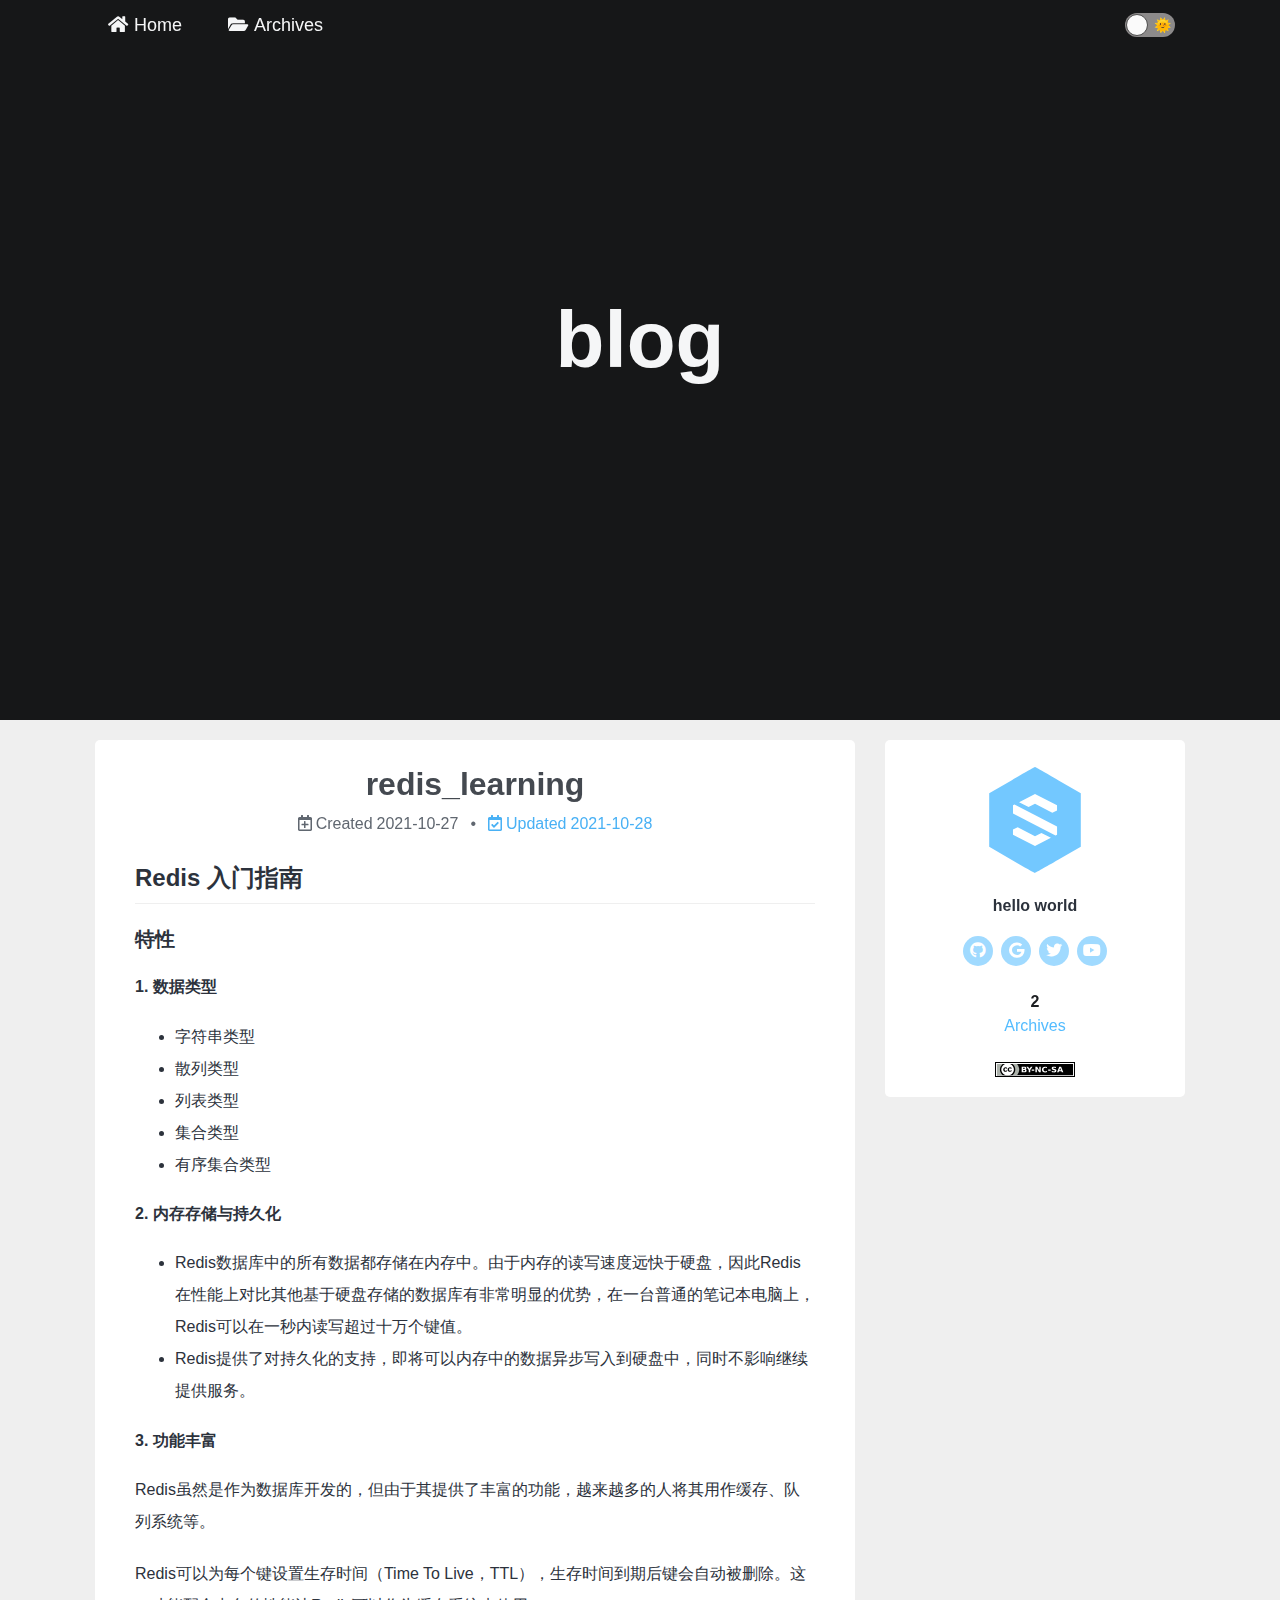
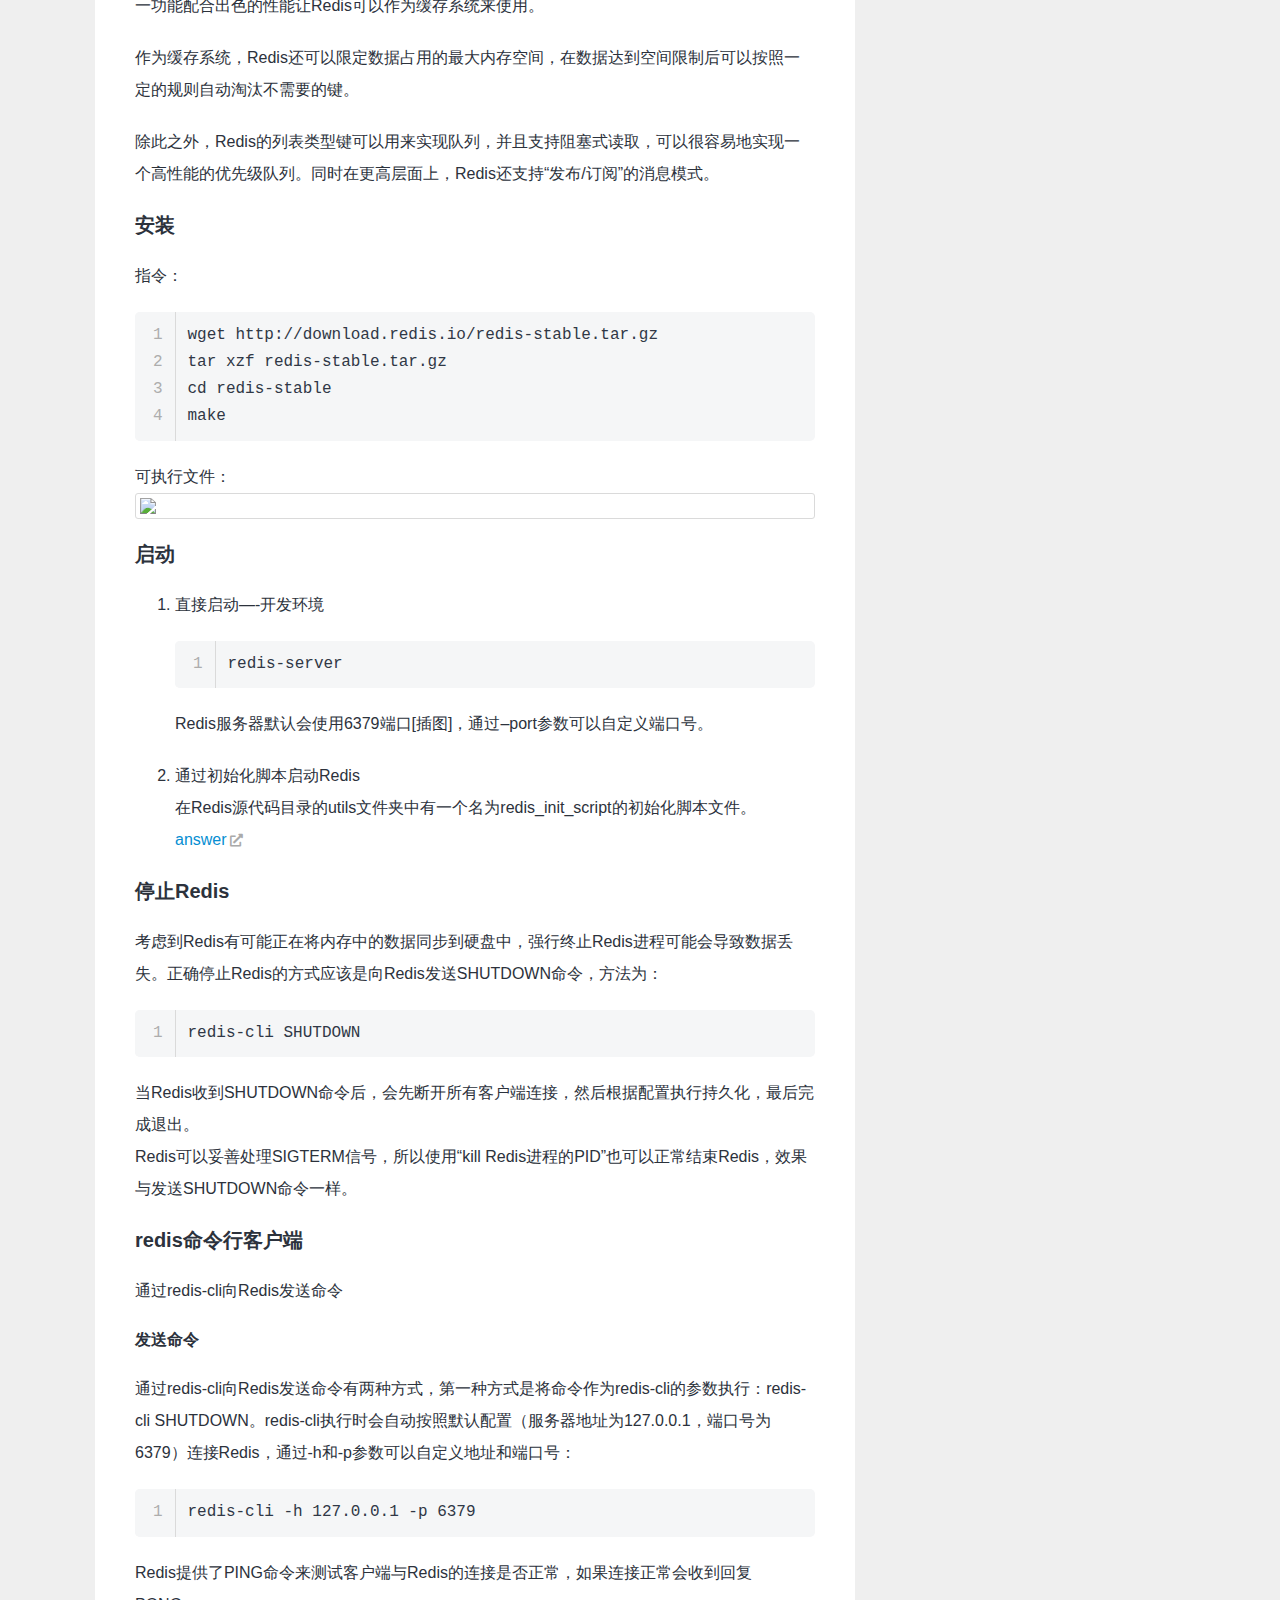
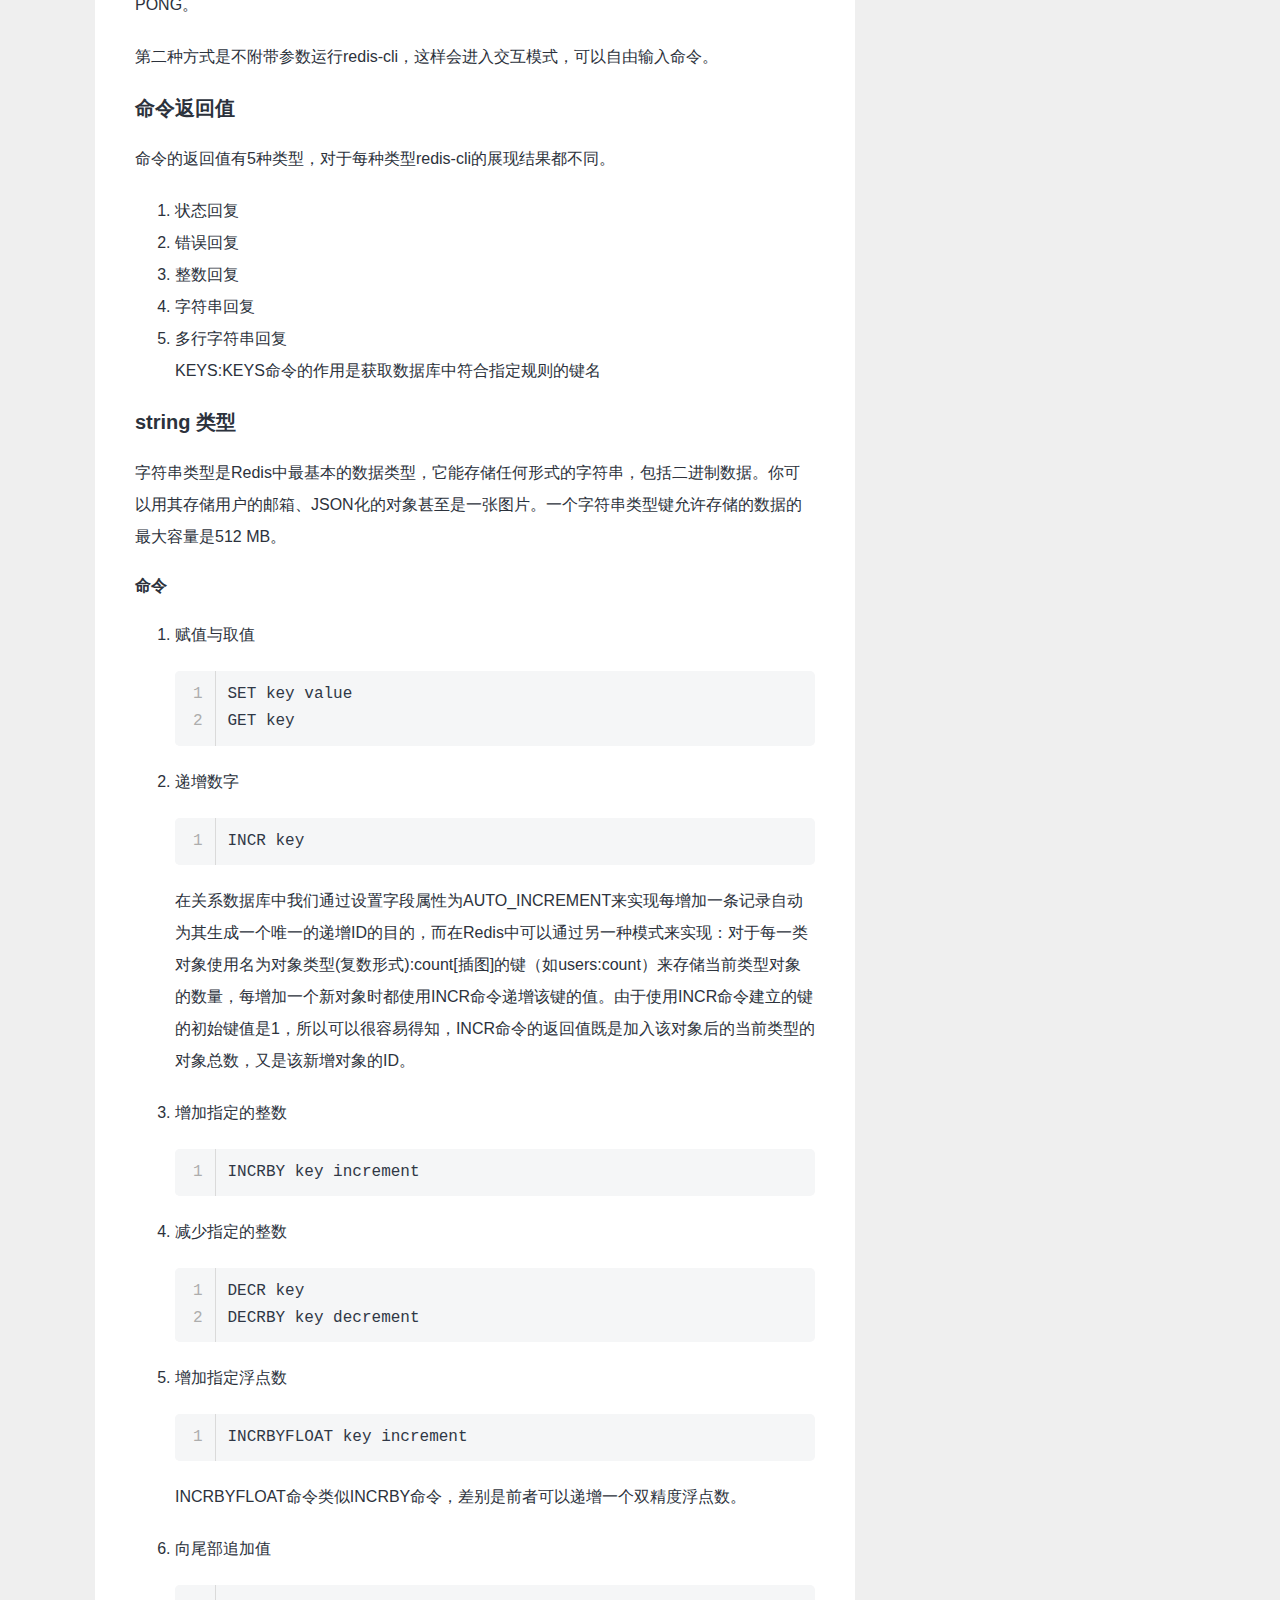
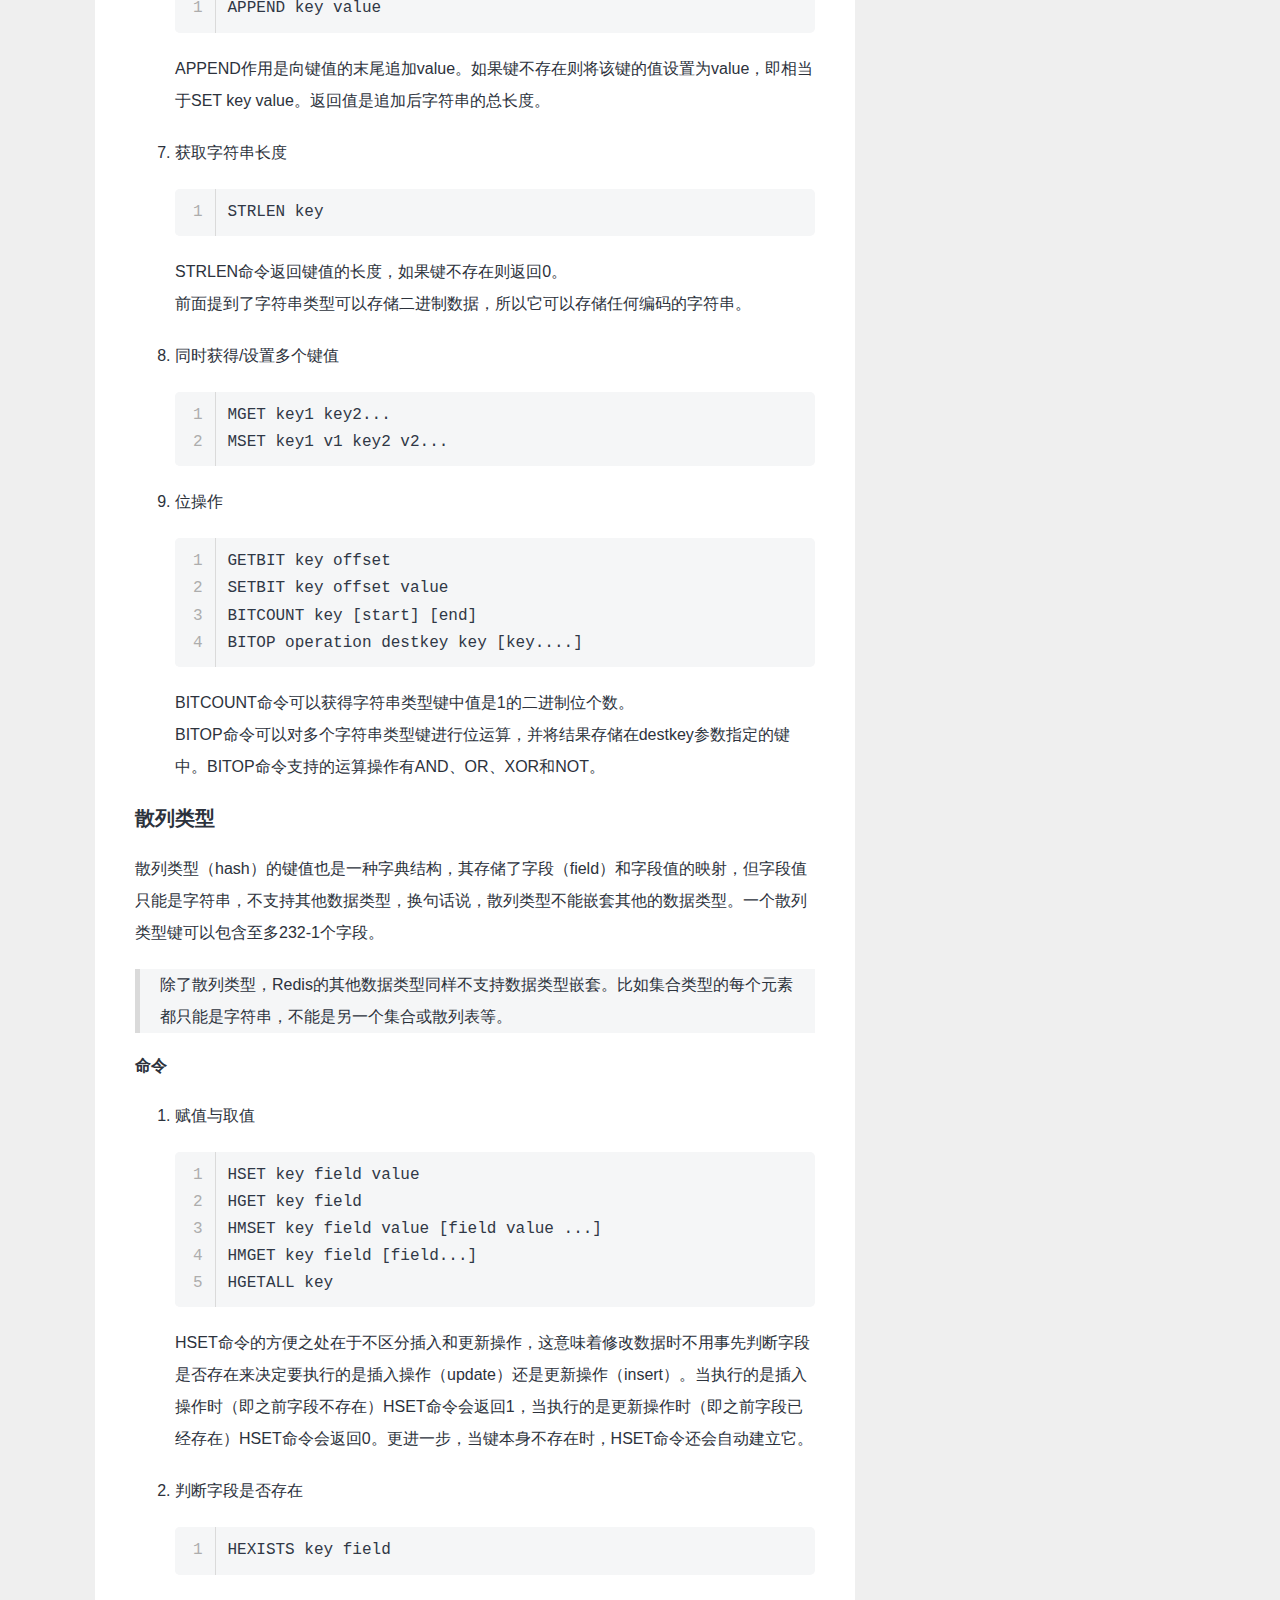
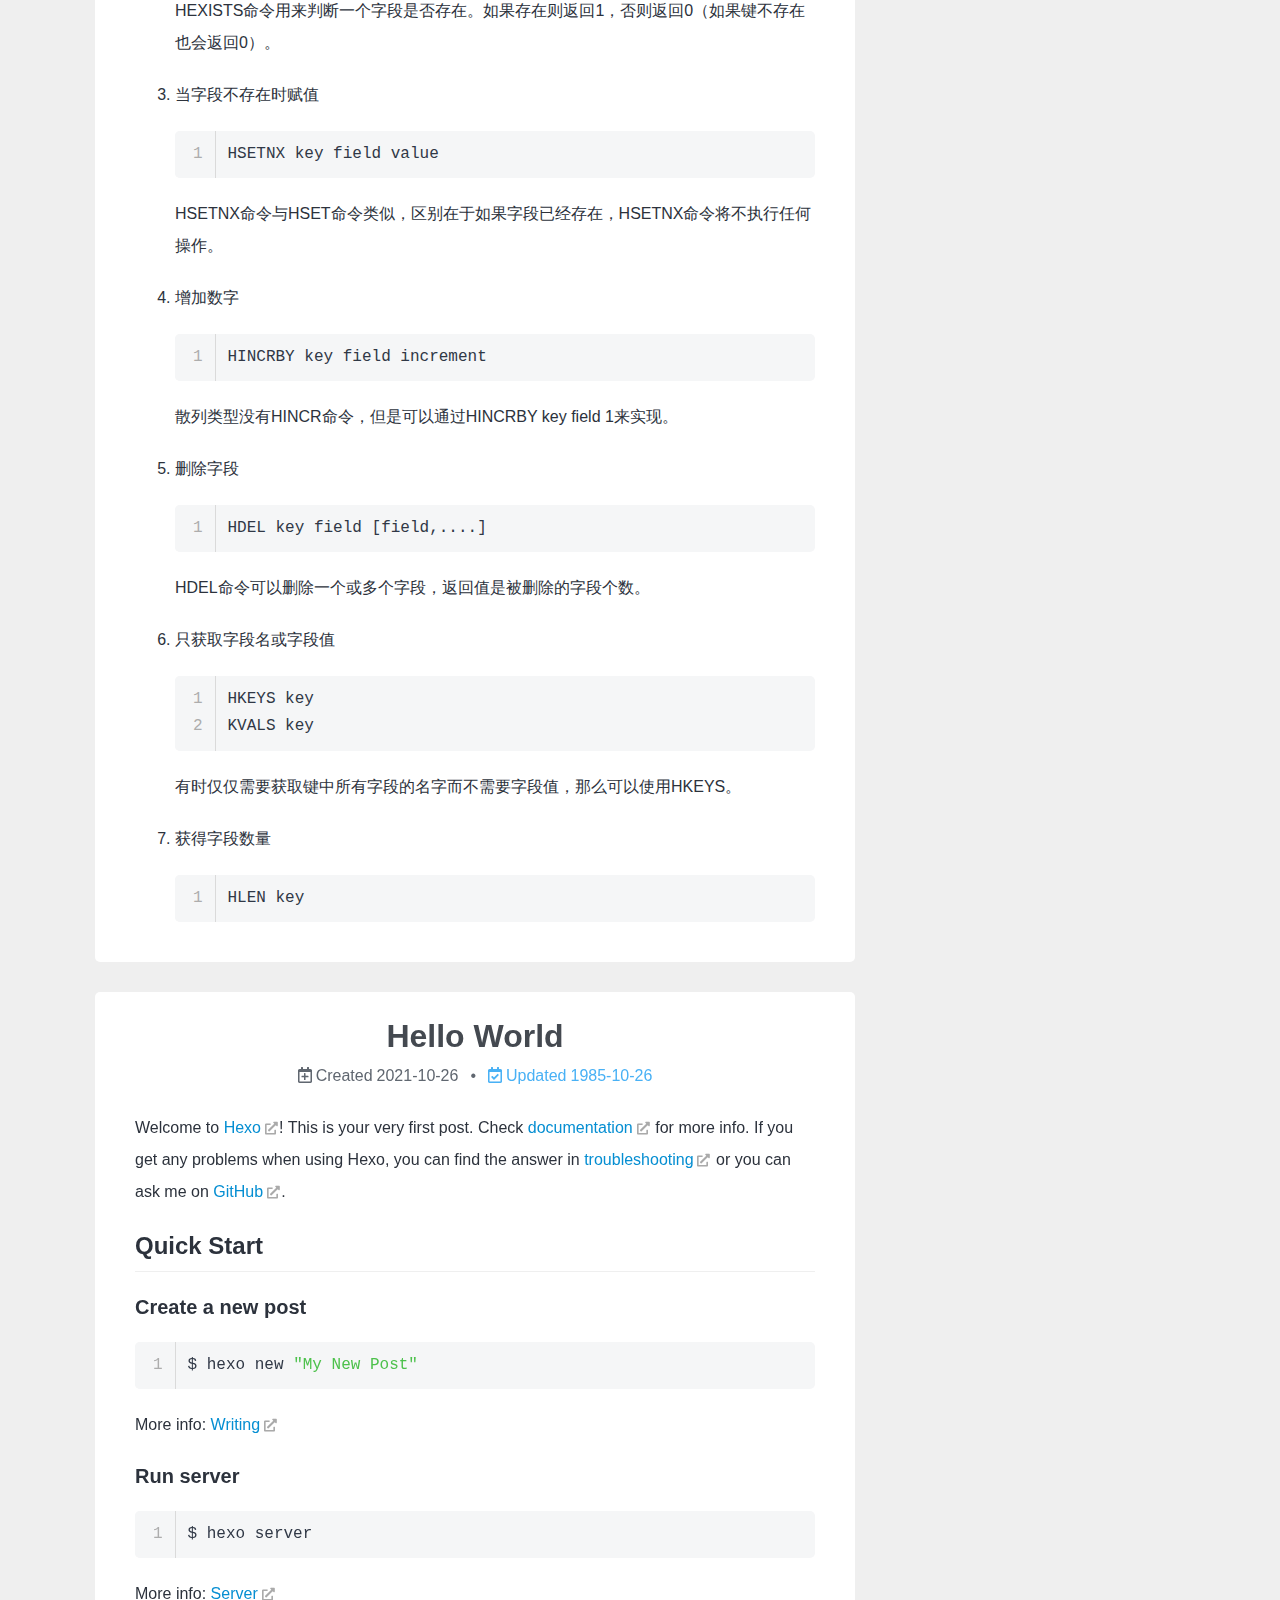
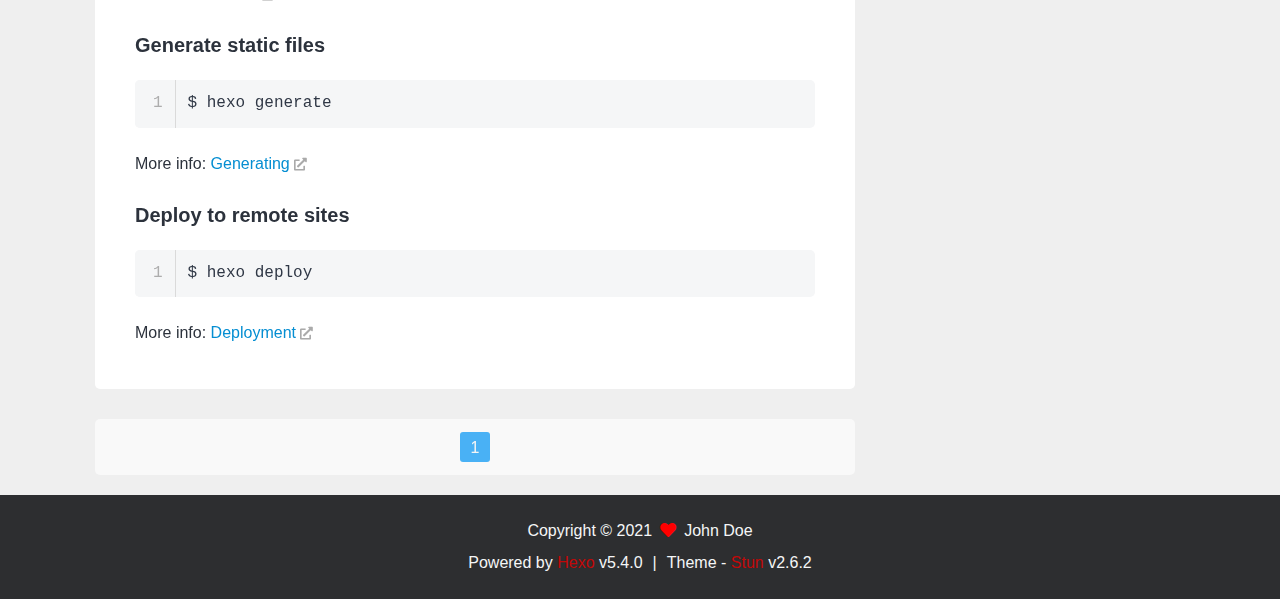
==== index.html @ 7189a18a "Site updated: 2021-10-28 15:05:48" ====
<!DOCTYPE html><html lang="en"><head><meta charset="UTF-8"><meta http-equiv="X-UA-Compatible" content="IE=edge"><meta name="viewport" content="width=device-width, initial-scale=1"><meta name="format-detection" content="telephone=no"><meta name="apple-mobile-web-app-capable" content="yes"><meta name="apple-mobile-web-app-status-bar-style" content="black"><link rel="icon" href="/images/icons/favicon-16x16.png?v=2.6.2" type="image/png" sizes="16x16"><link rel="icon" href="/images/icons/favicon-32x32.png?v=2.6.2" type="image/png" sizes="32x32"><meta property="og:type" content="website">
<meta property="og:title" content="blog">
<meta property="og:url" content="http://example.com/index.html">
<meta property="og:site_name" content="blog">
<meta property="og:locale" content="en_US">
<meta property="article:author" content="John Doe">
<meta name="twitter:card" content="summary"><title>blog</title><link ref="canonical" href="http://example.com/index.html"><link rel="dns-prefetch" href="https://cdn.jsdelivr.net"><link rel="stylesheet" href="https://cdn.jsdelivr.net/npm/@fortawesome/fontawesome-free@5.12.1/css/all.min.css" type="text/css"><link rel="stylesheet" href="/css/index.css?v=2.6.2"><script>var Stun = window.Stun || {};
var CONFIG = {
  root: '/',
  algolia: undefined,
  assistSearch: undefined,
  fontIcon: {"prompt":{"success":"fas fa-check-circle","info":"fas fa-arrow-circle-right","warning":"fas fa-exclamation-circle","error":"fas fa-times-circle"},"copyBtn":"fas fa-copy"},
  sidebar: {"offsetTop":"20px","tocMaxDepth":6},
  header: {"enable":true,"showOnPost":true,"scrollDownIcon":false},
  postWidget: {"endText":true},
  nightMode: {"enable":true},
  back2top: {"enable":true},
  codeblock: {"style":"default","highlight":"light","wordWrap":false},
  reward: false,
  fancybox: false,
  zoomImage: {"gapAside":"20px"},
  galleryWaterfall: undefined,
  lazyload: false,
  pjax: undefined,
  externalLink: {"icon":{"enable":true,"name":"fas fa-external-link-alt"}},
  shortcuts: undefined,
  prompt: {"copyButton":"Copy","copySuccess":"Copy Success","copyError":"Copy Error"},
  sourcePath: {"js":"js","css":"css","images":"images"},
};

window.CONFIG = CONFIG;</script><meta name="generator" content="Hexo 5.4.0"></head><body><div class="container" id="container"><header class="header" id="header"><div class="header-inner"><nav class="header-nav header-nav--fixed"><div class="header-nav-inner"><div class="header-nav-menubtn"><i class="fas fa-bars"></i></div><div class="header-nav-menu"><div class="header-nav-menu-item"><a class="header-nav-menu-item__link" href="/"><span class="header-nav-menu-item__icon"><i class="fas fa-home"></i></span><span class="header-nav-menu-item__text">Home</span></a></div><div class="header-nav-menu-item"><a class="header-nav-menu-item__link" href="/archives/"><span class="header-nav-menu-item__icon"><i class="fas fa-folder-open"></i></span><span class="header-nav-menu-item__text">Archives</span></a></div></div><div class="header-nav-mode"><div class="mode"><div class="mode-track"><span class="mode-track-moon"></span><span class="mode-track-sun"></span></div><div class="mode-thumb"></div></div></div></div></nav><div class="header-banner"><div class="header-banner-info"><div class="header-banner-info__title">blog</div><div class="header-banner-info__subtitle"></div></div></div></div></header><main class="main" id="main"><div class="main-inner"><div class="content-wrap" id="content-wrap"><div class="content content-home" id="content"><section class="postlist"><article class="postlist-item post"><header class="post-header"><h1 class="post-title"><a class="post-title__link" href="/2021/10/27/redis-learning/">redis_learning</a></h1><div class="post-meta"><span class="post-meta-item post-meta-item--createtime"><span class="post-meta-item__icon"><i class="far fa-calendar-plus"></i></span><span class="post-meta-item__info">Created</span><span class="post-meta-item__value">2021-10-27</span></span><span class="post-meta-item post-meta-item--updatetime"><span class="post-meta-item__icon"><i class="far fa-calendar-check"></i></span><span class="post-meta-item__info">Updated</span><span class="post-meta-item__value">2021-10-28</span></span></div></header><div class="post-body"><div class="post-excerpt">
        <h2 id="Redis-入门指南"   >
          <a href="#Redis-入门指南" class="heading-link"><i class="fas fa-link"></i></a><a href="#Redis-入门指南" class="headerlink" title="Redis 入门指南"></a>Redis 入门指南</h2>
      
        <h3 id="特性"   >
          <a href="#特性" class="heading-link"><i class="fas fa-link"></i></a><a href="#特性" class="headerlink" title="特性"></a>特性</h3>
      
        <h4 id="1-数据类型"   >
          <a href="#1-数据类型" class="heading-link"><i class="fas fa-link"></i></a><a href="#1-数据类型" class="headerlink" title="1. 数据类型"></a>1. 数据类型</h4>
      <ul>
<li>字符串类型</li>
<li>散列类型</li>
<li>列表类型</li>
<li>集合类型</li>
<li>有序集合类型</li>
</ul>

        <h4 id="2-内存存储与持久化"   >
          <a href="#2-内存存储与持久化" class="heading-link"><i class="fas fa-link"></i></a><a href="#2-内存存储与持久化" class="headerlink" title="2. 内存存储与持久化"></a>2. 内存存储与持久化</h4>
      <ul>
<li>Redis数据库中的所有数据都存储在内存中。由于内存的读写速度远快于硬盘，因此Redis在性能上对比其他基于硬盘存储的数据库有非常明显的优势，在一台普通的笔记本电脑上，Redis可以在一秒内读写超过十万个键值。</li>
<li>Redis提供了对持久化的支持，即将可以内存中的数据异步写入到硬盘中，同时不影响继续提供服务。</li>
</ul>

        <h4 id="3-功能丰富"   >
          <a href="#3-功能丰富" class="heading-link"><i class="fas fa-link"></i></a><a href="#3-功能丰富" class="headerlink" title="3. 功能丰富"></a>3. 功能丰富</h4>
      <p>Redis虽然是作为数据库开发的，但由于其提供了丰富的功能，越来越多的人将其用作缓存、队列系统等。</p>
<p>Redis可以为每个键设置生存时间（Time To Live，TTL），生存时间到期后键会自动被删除。这一功能配合出色的性能让Redis可以作为缓存系统来使用。</p>
<p>作为缓存系统，Redis还可以限定数据占用的最大内存空间，在数据达到空间限制后可以按照一定的规则自动淘汰不需要的键。</p>
<p>除此之外，Redis的列表类型键可以用来实现队列，并且支持阻塞式读取，可以很容易地实现一个高性能的优先级队列。同时在更高层面上，Redis还支持“发布/订阅”的消息模式。</p>

        <h3 id="安装"   >
          <a href="#安装" class="heading-link"><i class="fas fa-link"></i></a><a href="#安装" class="headerlink" title="安装"></a>安装</h3>
      <p>指令：</p>
<figure class="highlight plaintext"><div class="table-container"><table><tr><td class="gutter"><pre><span class="line">1</span><br><span class="line">2</span><br><span class="line">3</span><br><span class="line">4</span><br></pre></td><td class="code"><pre><span class="line">wget http://download.redis.io/redis-stable.tar.gz</span><br><span class="line">tar xzf redis-stable.tar.gz</span><br><span class="line">cd redis-stable</span><br><span class="line">make</span><br></pre></td></tr></table></div></figure>
<p>可执行文件：<br><img src="instr.png"></p>

        <h3 id="启动"   >
          <a href="#启动" class="heading-link"><i class="fas fa-link"></i></a><a href="#启动" class="headerlink" title="启动"></a>启动</h3>
      <ol>
<li><p>直接启动—-开发环境</p>
<figure class="highlight plaintext"><div class="table-container"><table><tr><td class="gutter"><pre><span class="line">1</span><br></pre></td><td class="code"><pre><span class="line">redis-server</span><br></pre></td></tr></table></div></figure>
<p>Redis服务器默认会使用6379端口[插图]，通过–port参数可以自定义端口号。</p>
</li>
<li><p>通过初始化脚本启动Redis<br>在Redis源代码目录的utils文件夹中有一个名为redis_init_script的初始化脚本文件。<br><span class="exturl"><a class="exturl__link"   target="_blank" rel="noopener" href="https://weread.qq.com/web/reader/d0b326605b2833d0b9c2656k8f132430178f14e45fce0f7" >answer</a><span class="exturl__icon"><i class="fas fa-external-link-alt"></i></span></span></p>
</li>
</ol>

        <h3 id="停止Redis"   >
          <a href="#停止Redis" class="heading-link"><i class="fas fa-link"></i></a><a href="#停止Redis" class="headerlink" title="停止Redis"></a>停止Redis</h3>
      <p>考虑到Redis有可能正在将内存中的数据同步到硬盘中，强行终止Redis进程可能会导致数据丢失。正确停止Redis的方式应该是向Redis发送SHUTDOWN命令，方法为：</p>
<figure class="highlight plaintext"><div class="table-container"><table><tr><td class="gutter"><pre><span class="line">1</span><br></pre></td><td class="code"><pre><span class="line">redis-cli SHUTDOWN</span><br></pre></td></tr></table></div></figure>
<p>当Redis收到SHUTDOWN命令后，会先断开所有客户端连接，然后根据配置执行持久化，最后完成退出。<br>Redis可以妥善处理SIGTERM信号，所以使用“kill Redis进程的PID”也可以正常结束Redis，效果与发送SHUTDOWN命令一样。</p>

        <h3 id="redis命令行客户端"   >
          <a href="#redis命令行客户端" class="heading-link"><i class="fas fa-link"></i></a><a href="#redis命令行客户端" class="headerlink" title="redis命令行客户端"></a>redis命令行客户端</h3>
      <p>通过redis-cli向Redis发送命令</p>

        <h4 id="发送命令"   >
          <a href="#发送命令" class="heading-link"><i class="fas fa-link"></i></a><a href="#发送命令" class="headerlink" title="发送命令"></a>发送命令</h4>
      <p>通过redis-cli向Redis发送命令有两种方式，第一种方式是将命令作为redis-cli的参数执行：redis-cli SHUTDOWN。redis-cli执行时会自动按照默认配置（服务器地址为127.0.0.1，端口号为6379）连接Redis，通过-h和-p参数可以自定义地址和端口号：</p>
<figure class="highlight plaintext"><div class="table-container"><table><tr><td class="gutter"><pre><span class="line">1</span><br></pre></td><td class="code"><pre><span class="line">redis-cli -h 127.0.0.1 -p 6379</span><br></pre></td></tr></table></div></figure>
<p>Redis提供了PING命令来测试客户端与Redis的连接是否正常，如果连接正常会收到回复PONG。</p>
<p>第二种方式是不附带参数运行redis-cli，这样会进入交互模式，可以自由输入命令。</p>

        <h3 id="命令返回值"   >
          <a href="#命令返回值" class="heading-link"><i class="fas fa-link"></i></a><a href="#命令返回值" class="headerlink" title="命令返回值"></a>命令返回值</h3>
      <p>命令的返回值有5种类型，对于每种类型redis-cli的展现结果都不同。</p>
<ol>
<li>状态回复</li>
<li>错误回复</li>
<li>整数回复</li>
<li>字符串回复</li>
<li>多行字符串回复<br>KEYS:KEYS命令的作用是获取数据库中符合指定规则的键名</li>
</ol>

        <h3 id="string-类型"   >
          <a href="#string-类型" class="heading-link"><i class="fas fa-link"></i></a><a href="#string-类型" class="headerlink" title="string 类型"></a>string 类型</h3>
      <p>字符串类型是Redis中最基本的数据类型，它能存储任何形式的字符串，包括二进制数据。你可以用其存储用户的邮箱、JSON化的对象甚至是一张图片。一个字符串类型键允许存储的数据的最大容量是512 MB。</p>

        <h4 id="命令"   >
          <a href="#命令" class="heading-link"><i class="fas fa-link"></i></a><a href="#命令" class="headerlink" title="命令"></a>命令</h4>
      <ol>
<li><p>赋值与取值</p>
<figure class="highlight plaintext"><div class="table-container"><table><tr><td class="gutter"><pre><span class="line">1</span><br><span class="line">2</span><br></pre></td><td class="code"><pre><span class="line">SET key value</span><br><span class="line">GET key</span><br></pre></td></tr></table></div></figure></li>
<li><p>递增数字</p>
<figure class="highlight plaintext"><div class="table-container"><table><tr><td class="gutter"><pre><span class="line">1</span><br></pre></td><td class="code"><pre><span class="line">INCR key</span><br></pre></td></tr></table></div></figure>
<p>在关系数据库中我们通过设置字段属性为AUTO_INCREMENT来实现每增加一条记录自动为其生成一个唯一的递增ID的目的，而在Redis中可以通过另一种模式来实现：对于每一类对象使用名为对象类型(复数形式):count[插图]的键（如users:count）来存储当前类型对象的数量，每增加一个新对象时都使用INCR命令递增该键的值。由于使用INCR命令建立的键的初始键值是1，所以可以很容易得知，INCR命令的返回值既是加入该对象后的当前类型的对象总数，又是该新增对象的ID。</p>
</li>
<li><p>增加指定的整数</p>
<figure class="highlight plaintext"><div class="table-container"><table><tr><td class="gutter"><pre><span class="line">1</span><br></pre></td><td class="code"><pre><span class="line">INCRBY key increment</span><br></pre></td></tr></table></div></figure></li>
<li><p>减少指定的整数</p>
<figure class="highlight plaintext"><div class="table-container"><table><tr><td class="gutter"><pre><span class="line">1</span><br><span class="line">2</span><br></pre></td><td class="code"><pre><span class="line">DECR key</span><br><span class="line">DECRBY key decrement</span><br></pre></td></tr></table></div></figure></li>
<li><p>增加指定浮点数</p>
<figure class="highlight plaintext"><div class="table-container"><table><tr><td class="gutter"><pre><span class="line">1</span><br></pre></td><td class="code"><pre><span class="line">INCRBYFLOAT key increment</span><br></pre></td></tr></table></div></figure>
<p>INCRBYFLOAT命令类似INCRBY命令，差别是前者可以递增一个双精度浮点数。</p>
</li>
<li><p>向尾部追加值</p>
<figure class="highlight plaintext"><div class="table-container"><table><tr><td class="gutter"><pre><span class="line">1</span><br></pre></td><td class="code"><pre><span class="line">APPEND key value</span><br></pre></td></tr></table></div></figure>
<p>APPEND作用是向键值的末尾追加value。如果键不存在则将该键的值设置为value，即相当于SET key value。返回值是追加后字符串的总长度。</p>
</li>
<li><p>获取字符串长度</p>
<figure class="highlight plaintext"><div class="table-container"><table><tr><td class="gutter"><pre><span class="line">1</span><br></pre></td><td class="code"><pre><span class="line">STRLEN key</span><br></pre></td></tr></table></div></figure>
<p>STRLEN命令返回键值的长度，如果键不存在则返回0。<br>前面提到了字符串类型可以存储二进制数据，所以它可以存储任何编码的字符串。</p>
</li>
<li><p>同时获得/设置多个键值</p>
<figure class="highlight plaintext"><div class="table-container"><table><tr><td class="gutter"><pre><span class="line">1</span><br><span class="line">2</span><br></pre></td><td class="code"><pre><span class="line">MGET key1 key2...</span><br><span class="line">MSET key1 v1 key2 v2...</span><br></pre></td></tr></table></div></figure></li>
<li><p>位操作</p>
<figure class="highlight plaintext"><div class="table-container"><table><tr><td class="gutter"><pre><span class="line">1</span><br><span class="line">2</span><br><span class="line">3</span><br><span class="line">4</span><br></pre></td><td class="code"><pre><span class="line">GETBIT key offset</span><br><span class="line">SETBIT key offset value</span><br><span class="line">BITCOUNT key [start] [end]</span><br><span class="line">BITOP operation destkey key [key....]</span><br></pre></td></tr></table></div></figure>
<p>BITCOUNT命令可以获得字符串类型键中值是1的二进制位个数。<br>BITOP命令可以对多个字符串类型键进行位运算，并将结果存储在destkey参数指定的键中。BITOP命令支持的运算操作有AND、OR、XOR和NOT。</p>
</li>
</ol>

        <h3 id="散列类型"   >
          <a href="#散列类型" class="heading-link"><i class="fas fa-link"></i></a><a href="#散列类型" class="headerlink" title="散列类型"></a>散列类型</h3>
      <p>散列类型（hash）的键值也是一种字典结构，其存储了字段（field）和字段值的映射，但字段值只能是字符串，不支持其他数据类型，换句话说，散列类型不能嵌套其他的数据类型。一个散列类型键可以包含至多232-1个字段。</p>
<blockquote>
<p>除了散列类型，Redis的其他数据类型同样不支持数据类型嵌套。比如集合类型的每个元素都只能是字符串，不能是另一个集合或散列表等。</p>
</blockquote>

        <h4 id="命令-1"   >
          <a href="#命令-1" class="heading-link"><i class="fas fa-link"></i></a><a href="#命令-1" class="headerlink" title="命令"></a>命令</h4>
      <ol>
<li><p>赋值与取值</p>
<figure class="highlight plaintext"><div class="table-container"><table><tr><td class="gutter"><pre><span class="line">1</span><br><span class="line">2</span><br><span class="line">3</span><br><span class="line">4</span><br><span class="line">5</span><br></pre></td><td class="code"><pre><span class="line">HSET key field value</span><br><span class="line">HGET key field</span><br><span class="line">HMSET key field value [field value ...]</span><br><span class="line">HMGET key field [field...]</span><br><span class="line">HGETALL key</span><br></pre></td></tr></table></div></figure>
<p>HSET命令的方便之处在于不区分插入和更新操作，这意味着修改数据时不用事先判断字段是否存在来决定要执行的是插入操作（update）还是更新操作（insert）。当执行的是插入操作时（即之前字段不存在）HSET命令会返回1，当执行的是更新操作时（即之前字段已经存在）HSET命令会返回0。更进一步，当键本身不存在时，HSET命令还会自动建立它。</p>
</li>
<li><p>判断字段是否存在</p>
<figure class="highlight plaintext"><div class="table-container"><table><tr><td class="gutter"><pre><span class="line">1</span><br></pre></td><td class="code"><pre><span class="line">HEXISTS key field</span><br></pre></td></tr></table></div></figure>
<p>HEXISTS命令用来判断一个字段是否存在。如果存在则返回1，否则返回0（如果键不存在也会返回0）。</p>
</li>
<li><p>当字段不存在时赋值</p>
<figure class="highlight plaintext"><div class="table-container"><table><tr><td class="gutter"><pre><span class="line">1</span><br></pre></td><td class="code"><pre><span class="line">HSETNX key field value</span><br></pre></td></tr></table></div></figure>
<p>HSETNX命令与HSET命令类似，区别在于如果字段已经存在，HSETNX命令将不执行任何操作。</p>
</li>
<li><p>增加数字</p>
<figure class="highlight plaintext"><div class="table-container"><table><tr><td class="gutter"><pre><span class="line">1</span><br></pre></td><td class="code"><pre><span class="line">HINCRBY key field increment</span><br></pre></td></tr></table></div></figure>
<p>散列类型没有HINCR命令，但是可以通过HINCRBY key field 1来实现。</p>
</li>
<li><p>删除字段</p>
<figure class="highlight plaintext"><div class="table-container"><table><tr><td class="gutter"><pre><span class="line">1</span><br></pre></td><td class="code"><pre><span class="line">HDEL key field [field,....]</span><br></pre></td></tr></table></div></figure>
<p>HDEL命令可以删除一个或多个字段，返回值是被删除的字段个数。</p>
</li>
<li><p>只获取字段名或字段值</p>
<figure class="highlight plaintext"><div class="table-container"><table><tr><td class="gutter"><pre><span class="line">1</span><br><span class="line">2</span><br></pre></td><td class="code"><pre><span class="line">HKEYS key</span><br><span class="line">KVALS key</span><br></pre></td></tr></table></div></figure>
<p>有时仅仅需要获取键中所有字段的名字而不需要字段值，那么可以使用HKEYS。</p>
</li>
<li><p>获得字段数量</p>
<figure class="highlight plaintext"><div class="table-container"><table><tr><td class="gutter"><pre><span class="line">1</span><br></pre></td><td class="code"><pre><span class="line">HLEN key</span><br></pre></td></tr></table></div></figure></li>
</ol>
</div></div></article><article class="postlist-item post"><header class="post-header"><h1 class="post-title"><a class="post-title__link" href="/2021/10/26/hello-world/">Hello World</a></h1><div class="post-meta"><span class="post-meta-item post-meta-item--createtime"><span class="post-meta-item__icon"><i class="far fa-calendar-plus"></i></span><span class="post-meta-item__info">Created</span><span class="post-meta-item__value">2021-10-26</span></span><span class="post-meta-item post-meta-item--updatetime"><span class="post-meta-item__icon"><i class="far fa-calendar-check"></i></span><span class="post-meta-item__info">Updated</span><span class="post-meta-item__value">1985-10-26</span></span></div></header><div class="post-body"><div class="post-excerpt"><p>Welcome to <span class="exturl"><a class="exturl__link"   target="_blank" rel="noopener" href="https://hexo.io/" >Hexo</a><span class="exturl__icon"><i class="fas fa-external-link-alt"></i></span></span>! This is your very first post. Check <span class="exturl"><a class="exturl__link"   target="_blank" rel="noopener" href="https://hexo.io/docs/" >documentation</a><span class="exturl__icon"><i class="fas fa-external-link-alt"></i></span></span> for more info. If you get any problems when using Hexo, you can find the answer in <span class="exturl"><a class="exturl__link"   target="_blank" rel="noopener" href="https://hexo.io/docs/troubleshooting.html" >troubleshooting</a><span class="exturl__icon"><i class="fas fa-external-link-alt"></i></span></span> or you can ask me on <span class="exturl"><a class="exturl__link"   target="_blank" rel="noopener" href="https://github.com/hexojs/hexo/issues" >GitHub</a><span class="exturl__icon"><i class="fas fa-external-link-alt"></i></span></span>.</p>

        <h2 id="Quick-Start"   >
          <a href="#Quick-Start" class="heading-link"><i class="fas fa-link"></i></a><a href="#Quick-Start" class="headerlink" title="Quick Start"></a>Quick Start</h2>
      
        <h3 id="Create-a-new-post"   >
          <a href="#Create-a-new-post" class="heading-link"><i class="fas fa-link"></i></a><a href="#Create-a-new-post" class="headerlink" title="Create a new post"></a>Create a new post</h3>
      <figure class="highlight bash"><div class="table-container"><table><tr><td class="gutter"><pre><span class="line">1</span><br></pre></td><td class="code"><pre><span class="line">$ hexo new <span class="string">&quot;My New Post&quot;</span></span><br></pre></td></tr></table></div></figure>

<p>More info: <span class="exturl"><a class="exturl__link"   target="_blank" rel="noopener" href="https://hexo.io/docs/writing.html" >Writing</a><span class="exturl__icon"><i class="fas fa-external-link-alt"></i></span></span></p>

        <h3 id="Run-server"   >
          <a href="#Run-server" class="heading-link"><i class="fas fa-link"></i></a><a href="#Run-server" class="headerlink" title="Run server"></a>Run server</h3>
      <figure class="highlight bash"><div class="table-container"><table><tr><td class="gutter"><pre><span class="line">1</span><br></pre></td><td class="code"><pre><span class="line">$ hexo server</span><br></pre></td></tr></table></div></figure>

<p>More info: <span class="exturl"><a class="exturl__link"   target="_blank" rel="noopener" href="https://hexo.io/docs/server.html" >Server</a><span class="exturl__icon"><i class="fas fa-external-link-alt"></i></span></span></p>

        <h3 id="Generate-static-files"   >
          <a href="#Generate-static-files" class="heading-link"><i class="fas fa-link"></i></a><a href="#Generate-static-files" class="headerlink" title="Generate static files"></a>Generate static files</h3>
      <figure class="highlight bash"><div class="table-container"><table><tr><td class="gutter"><pre><span class="line">1</span><br></pre></td><td class="code"><pre><span class="line">$ hexo generate</span><br></pre></td></tr></table></div></figure>

<p>More info: <span class="exturl"><a class="exturl__link"   target="_blank" rel="noopener" href="https://hexo.io/docs/generating.html" >Generating</a><span class="exturl__icon"><i class="fas fa-external-link-alt"></i></span></span></p>

        <h3 id="Deploy-to-remote-sites"   >
          <a href="#Deploy-to-remote-sites" class="heading-link"><i class="fas fa-link"></i></a><a href="#Deploy-to-remote-sites" class="headerlink" title="Deploy to remote sites"></a>Deploy to remote sites</h3>
      <figure class="highlight bash"><div class="table-container"><table><tr><td class="gutter"><pre><span class="line">1</span><br></pre></td><td class="code"><pre><span class="line">$ hexo deploy</span><br></pre></td></tr></table></div></figure>

<p>More info: <span class="exturl"><a class="exturl__link"   target="_blank" rel="noopener" href="https://hexo.io/docs/one-command-deployment.html" >Deployment</a><span class="exturl__icon"><i class="fas fa-external-link-alt"></i></span></span></p>
</div></div></article></section><nav class="paginator"><div class="paginator-inner"><span class="page-number current">1</span></div></nav></div></div><div class="sidebar-wrap" id="sidebar-wrap"><aside class="sidebar" id="sidebar"><section class="sidebar-toc hide"></section><!-- ov = overview--><section class="sidebar-ov"><div class="sidebar-ov-author"><div class="sidebar-ov-author__avatar"><img class="sidebar-ov-author__avatar_img" src="/images/icons/stun-logo.svg" alt="avatar"></div><p class="sidebar-ov-author__text">hello world</p></div><div class="sidebar-ov-social"><a class="sidebar-ov-social-item" href="https://github.com/" target="_blank" rel="noopener" data-popover="Github" data-popover-pos="up"><span class="sidebar-ov-social-item__icon"><i class="fab fa-github"></i></span></a><a class="sidebar-ov-social-item" href="https://plus.google.com/" target="_blank" rel="noopener" data-popover="Google" data-popover-pos="up"><span class="sidebar-ov-social-item__icon"><i class="fab fa-google"></i></span></a><a class="sidebar-ov-social-item" href="https://twitter.com/" target="_blank" rel="noopener" data-popover="Twitter" data-popover-pos="up"><span class="sidebar-ov-social-item__icon"><i class="fab fa-twitter"></i></span></a><a class="sidebar-ov-social-item" href="https://youtube.com/" target="_blank" rel="noopener" data-popover="Youtube" data-popover-pos="up"><span class="sidebar-ov-social-item__icon"><i class="fab fa-youtube"></i></span></a></div><div class="sidebar-ov-state"><a class="sidebar-ov-state-item sidebar-ov-state-item--posts" href="/archives/"><div class="sidebar-ov-state-item__count">2</div><div class="sidebar-ov-state-item__name">Archives</div></a></div><div class="sidebar-ov-cc"><a href="https://creativecommons.org/licenses/by-nc-sa/4.0/deed.en" target="_blank" rel="noopener" data-popover="Creative Commons" data-popover-pos="up"><img src="/images/cc-by-nc-sa.svg"></a></div></section></aside></div><div class="clearfix"></div></div></main><footer class="footer" id="footer"><div class="footer-inner"><div><span>Copyright © 2021</span><span class="footer__icon"><i class="fas fa-heart"></i></span><span>John Doe</span></div><div><span>Powered by <a href="http://hexo.io/" title="Hexo" target="_blank" rel="noopener">Hexo</a></span><span> v5.4.0</span><span class="footer__devider">|</span><span>Theme - <a href="https://github.com/liuyib/hexo-theme-stun/" title="Stun" target="_blank" rel="noopener">Stun</a></span><span> v2.6.2</span></div></div></footer><div class="loading-bar" id="loading-bar"><div class="loading-bar__progress"></div></div><div class="back2top" id="back2top"><span class="back2top__icon"><i class="fas fa-rocket"></i></span></div></div><script src="https://cdn.jsdelivr.net/npm/jquery@v3.4.1/dist/jquery.min.js"></script><script src="https://cdn.jsdelivr.net/npm/velocity-animate@1.5.2/velocity.min.js"></script><script src="https://cdn.jsdelivr.net/npm/velocity-animate@1.5.2/velocity.ui.min.js"></script><script src="/js/utils.js?v=2.6.2"></script><script src="/js/stun-boot.js?v=2.6.2"></script><script src="/js/scroll.js?v=2.6.2"></script><script src="/js/header.js?v=2.6.2"></script><script src="/js/sidebar.js?v=2.6.2"></script></body></html>
---- css/index.css ----
html {
  line-height: 1.15; /* 1 */
  -webkit-text-size-adjust: 100%; /* 2 */
}
body {
  margin: 0;
}
main {
  display: block;
}
h1 {
  margin: 0.67em 0;
  font-size: 2em;
}
hr {
  overflow: visible; /* 2 */
  box-sizing: content-box; /* 1 */
  height: 0; /* 1 */
}
pre {
  font-family: monospace, monospace; /* 1 */
  font-size: 1em; /* 2 */
}
a {
  background-color: transparent;
}
abbr[title] {
  border-bottom: none; /* 1 */
  text-decoration: underline; /* 2 */
  text-decoration: underline dotted; /* 2 */
}
b,
strong {
  font-weight: bolder;
}
code,
kbd,
samp {
  font-family: monospace, monospace; /* 1 */
  font-size: 1em; /* 2 */
}
small {
  font-size: 80%;
}
sub,
sup {
  position: relative;
  font-size: 75%;
  line-height: 0;
  vertical-align: baseline;
}
sub {
  bottom: -0.25em;
}
sup {
  top: -0.5em;
}
img {
  border-style: none;
}
button,
input,
optgroup,
select,
textarea {
  margin: 0; /* 2 */
  font-family: inherit; /* 1 */
  font-size: 100%; /* 1 */
  line-height: 1.15; /* 1 */
}
button,
input {
  overflow: visible; /* 1 */
}
button,
select {
  text-transform: none; /* 1 */
}
button,
[type='button'],
[type='reset'],
[type='submit'] {
  -webkit-appearance: button;
}
button::-moz-focus-inner,
[type='button']::-moz-focus-inner,
[type='reset']::-moz-focus-inner,
[type='submit']::-moz-focus-inner {
  border-style: none;
  padding: 0;
}
button:-moz-focusring,
[type='button']:-moz-focusring,
[type='reset']:-moz-focusring,
[type='submit']:-moz-focusring {
  outline: 1px dotted ButtonText;
}
fieldset {
  padding: 0.35em 0.75em 0.625em;
}
legend {
  display: table; /* 1 */
  box-sizing: border-box; /* 1 */
  padding: 0; /* 3 */
  max-width: 100%; /* 1 */
  white-space: normal; /* 1 */
  color: inherit; /* 2 */
}
progress {
  vertical-align: baseline;
}
textarea {
  overflow: auto;
}
[type='checkbox'],
[type='radio'] {
  box-sizing: border-box; /* 1 */
  padding: 0; /* 2 */
}
[type='number']::-webkit-inner-spin-button,
[type='number']::-webkit-outer-spin-button {
  height: auto;
}
[type='search'] {
  outline-offset: -2px; /* 2 */
  -webkit-appearance: textfield; /* 1 */
}
[type='search']::-webkit-search-decoration {
  -webkit-appearance: none;
}
::-webkit-file-upload-button {
  font: inherit; /* 2 */
  -webkit-appearance: button; /* 1 */
}
details {
  display: block;
}
summary {
  display: list-item;
}
template {
  display: none;
}
[hidden] {
  display: none;
}
html {
  line-height: 1.15; /* 1 */
  -webkit-text-size-adjust: 100%; /* 2 */
}
body {
  margin: 0;
}
main {
  display: block;
}
h1 {
  margin: 0.67em 0;
  font-size: 2em;
}
hr {
  overflow: visible; /* 2 */
  -webkit-box-sizing: content-box;
  -moz-box-sizing: content-box;
  box-sizing: content-box; /* 1 */
  height: 0; /* 1 */
}
pre {
  font-family: monospace, monospace; /* 1 */
  font-size: 1em; /* 2 */
}
a {
  background-color: transparent;
}
abbr[title] {
  border-bottom: none; /* 1 */
  text-decoration: underline; /* 2 */
  text-decoration: underline dotted; /* 2 */
}
b,
strong {
  font-weight: bolder;
}
code,
kbd,
samp {
  font-family: monospace, monospace; /* 1 */
  font-size: 1em; /* 2 */
}
small {
  font-size: 80%;
}
sub,
sup {
  position: relative;
  font-size: 75%;
  line-height: 0;
  vertical-align: baseline;
}
sub {
  bottom: -0.25em;
}
sup {
  top: -0.5em;
}
img {
  border-style: none;
}
button,
input,
optgroup,
select,
textarea {
  margin: 0; /* 2 */
  font-family: inherit; /* 1 */
  font-size: 100%; /* 1 */
  line-height: 1.15; /* 1 */
}
button,
input {
  overflow: visible; /* 1 */
}
button,
select {
  text-transform: none; /* 1 */
}
button,
[type='button'],
[type='reset'],
[type='submit'] {
  -webkit-appearance: button;
}
button::-moz-focus-inner,
[type='button']::-moz-focus-inner,
[type='reset']::-moz-focus-inner,
[type='submit']::-moz-focus-inner {
  border-style: none;
  padding: 0;
}
button:-moz-focusring,
[type='button']:-moz-focusring,
[type='reset']:-moz-focusring,
[type='submit']:-moz-focusring {
  outline: 1px dotted ButtonText;
}
fieldset {
  padding: 0.35em 0.75em 0.625em;
}
legend {
  display: table; /* 1 */
  -webkit-box-sizing: border-box;
  -moz-box-sizing: border-box;
  box-sizing: border-box; /* 1 */
  padding: 0; /* 3 */
  max-width: 100%; /* 1 */
  white-space: normal; /* 1 */
  color: inherit; /* 2 */
}
progress {
  vertical-align: baseline;
}
textarea {
  overflow: auto;
}
[type='checkbox'],
[type='radio'] {
  -webkit-box-sizing: border-box;
  -moz-box-sizing: border-box;
  box-sizing: border-box; /* 1 */
  padding: 0; /* 2 */
}
[type='number']::-webkit-inner-spin-button,
[type='number']::-webkit-outer-spin-button {
  height: auto;
}
[type='search'] {
  outline-offset: -2px; /* 2 */
  -webkit-appearance: textfield; /* 1 */
}
[type='search']::-webkit-search-decoration {
  -webkit-appearance: none;
}
::-webkit-file-upload-button {
  font: inherit; /* 2 */
  -webkit-appearance: button; /* 1 */
}
details {
  display: block;
}
summary {
  display: list-item;
}
template {
  display: none;
}
[hidden] {
  display: none;
}
:root {
  --color-gray-100: #fff;
  --color-gray-150: #f9f9f9;
  --color-gray-200: #f5f6f7;
  --color-gray-250: #efefef;
  --color-gray-260: #e5e7ea;
  --color-gray-300: #dadada;
  --color-gray-400: #ccd0d5;
  --color-gray-500: #bec3c9;
  --color-gray-550: #adadad;
  --color-gray-600: #8d949e;
  --color-gray-650: #757474;
  --color-gray-700: #606770;
  --color-gray-800: #444950;
  --color-gray-850: #303846;
  --color-gray-900: #2c323c;
  --color-gray-950: #1c1e21;
  --color-font: var(--color-gray-900);
  --color-card: var(--color-gray-100);
  --color-blue-200: #ebeef5;
}
html.nightmode {
  --color-gray-100: #1c1e21;
  --color-gray-150: #2c323c;
  --color-gray-200: #303846;
  --color-gray-250: #444950;
  --color-gray-260: #555b64;
  --color-gray-300: #606770;
  --color-gray-400: #757474;
  --color-gray-500: #8d949e;
  --color-gray-550: #959595;
  --color-gray-600: #bec3c9;
  --color-gray-650: #ccd0d5;
  --color-gray-700: #dadada;
  --color-gray-800: #eaecef;
  --color-gray-850: #f5f6f7;
  --color-gray-900: #f9f9f9;
  --color-gray-950: #fff;
  --color-font: var(--color-gray-600);
  --color-card: var(--color-gray-150);
  --color-blue-200: #444950;
}
::selection {
  color: #fff;
  background-color: #8be0e1;
}
*,
*::before,
*::after {
  -webkit-box-sizing: inherit;
  -moz-box-sizing: inherit;
  box-sizing: inherit;
}
html {
  -webkit-box-sizing: border-box;
  -moz-box-sizing: border-box;
  box-sizing: border-box;
  font-size: 20px;
}
body {
  margin: 0;
  padding: 0;
  font-family: 'PingFang SC', 'Microsoft YaHei', sans-serif, Arial;
  font-size: 14px;
  line-height: 2;
  color: var(--color-font);
  background-color: var(--color-gray-250);
}
h1,
h2,
h3,
h4,
h5,
h6 {
  padding: 0;
  font-family: 'PingFang SC', 'Microsoft YaHei', sans-serif, Arial;
  font-weight: 700;
  line-height: 1.5;
}
h1 {
  font-size: 2em;
}
h2 {
  font-size: 1.5em;
}
h3 {
  font-size: 1.25em;
}
h4 {
  font-size: 1em;
}
h5 {
  font-size: 0.875em;
}
h6 {
  font-size: 0.85em;
}
p {
  margin: 0 0 1rem;
}
a {
  text-decoration: none;
  color: #058ed2;
  background-color: transparent;
  outline: none;
  cursor: pointer;
}
img,
video,
iframe {
  display: block;
  margin-right: auto;
  margin-left: auto;
  max-width: 100%;
}
hr {
  margin: 1rem 0;
  border: 2px dashed #b8dcfd;
  height: 0;
}
blockquote {
  margin: 0;
  border-left: 5px solid var(--color-gray-300);
  padding: 0 1rem;
  background-color: var(--color-gray-200);
}
blockquote cite::before {
  content: '--';
  padding: 0 0.25rem;
}
code {
  white-space: normal;
  word-wrap: break-word;
  word-break: break-word;
  border-radius: 3px;
  padding: 1px 5px;
  font-family: 'Source Code Pro', Consolas, Menlo, Monaco, 'Courier New', monospace;
  font-size: 0.95em;
  color: var(--color-gray-700);
  background-color: var(--color-gray-200);
}
dt {
  font-weight: 700;
}
dd {
  margin: 0;
  padding: 0;
}
table {
  border-spacing: 0;
  border-collapse: collapse;
  width: 100%;
}
th,
td {
  border: 1px solid var(--color-blue-200);
  padding: 0 5px;
}
acronym,
abbr {
  cursor: help;
}
kbd {
  display: inline-block;
  border: 1px solid var(--color-gray-500);
  border-radius: 3px;
  padding: 0.1rem 0.2rem;
  font-family: consolas, 'Liberation Mono', courier, monospace;
  font-size: 0.85em;
  font-weight: 700;
  line-height: 1;
  white-space: nowrap;
  color: var(--color-gray-850);
  background-color: var(--color-gray-150);
  -webkit-box-shadow: 0 -1px 0 var(--color-gray-300) inset;
  box-shadow: 0 -1px 0 var(--color-gray-300) inset;
}
.clearfix {
  zoom: 1;
}
.clearfix:before,
.clearfix:after {
  content: "";
  display: table;
}
.clearfix:after {
  clear: both;
}
[data-popover] {
  position: relative;
}
[data-popover]::before {
  position: absolute;
  top: 0;
  left: 50%;
  z-index: 2;
  font-family: sans-serif, Arial;
  font-size: 14px;
  font-weight: normal;
  font-style: normal;
  line-height: 2;
  white-space: nowrap;
  color: #fff;
  background-color: rgba(0,0,0,0.9);
  opacity: 0;
  -ms-filter: "progid:DXImageTransform.Microsoft.Alpha(Opacity=0)";
  filter: alpha(opacity=0);
  text-shadow: none;
  -webkit-transition: opacity 0.2s ease, -webkit-transform 0.2s ease;
  -moz-transition: opacity 0.2s ease, -moz-transform 0.2s ease;
  -o-transition: opacity 0.2s ease, -o-transform 0.2s ease;
  -ms-transition: opacity 0.2s ease, -ms-transform 0.2s ease;
  transition: opacity 0.2s ease, transform 0.2s ease;
  -webkit-transform: translate(-50%, -70%);
  -moz-transform: translate(-50%, -70%);
  -o-transform: translate(-50%, -70%);
  -ms-transform: translate(-50%, -70%);
  transform: translate(-50%, -70%);
  pointer-events: none;
}
[data-popover]::before {
  content: attr(data-popover);
  border-radius: 4px;
  padding: 0.2rem 0.6rem;
}
@media (min-width: 991.98px) {
  [data-popover-pos='up']:hover::before {
    opacity: 1;
    -ms-filter: none;
    filter: none;
    -webkit-transform: translate(-50%, -120%);
    -moz-transform: translate(-50%, -120%);
    -o-transform: translate(-50%, -120%);
    -ms-transform: translate(-50%, -120%);
    transform: translate(-50%, -120%);
  }
}
.stun-message {
  position: fixed;
  top: 1rem;
  left: 50%;
  z-index: 2;
  -webkit-transform: translateX(-50%);
  -moz-transform: translateX(-50%);
  -o-transform: translateX(-50%);
  -ms-transform: translateX(-50%);
  transform: translateX(-50%);
}
.stun-alert {
  position: relative;
  border-radius: 3px;
  padding: 8px 12px;
  font-size: 16px;
  line-height: 1rem;
  background-color: #fff;
  -webkit-box-shadow: 0 4px 12px rgba(0,0,0,0.15);
  box-shadow: 0 4px 12px rgba(0,0,0,0.15);
}
.stun-alert-success {
  color: #52c41a;
}
.stun-alert-success ~ i {
  color: #52c41a;
}
.stun-alert-info {
  color: #1890ff;
}
.stun-alert-info ~ i {
  color: #1890ff;
}
.stun-alert-warning {
  color: #faad14;
}
.stun-alert-warning ~ i {
  color: #faad14;
}
.stun-alert-error {
  color: #f5222d;
}
.stun-alert-error ~ i {
  color: #f5222d;
}
.stun-alert-description {
  margin-left: 0.5rem;
}
.anime-close::before,
.anime-close::after {
  -webkit-transition: -webkit-transform 0.2s ease;
  -moz-transition: -moz-transform 0.2s ease;
  -o-transition: -o-transform 0.2s ease;
  -ms-transition: -ms-transform 0.2s ease;
  transition: transform 0.2s ease;
  -webkit-transform: rotate(-45deg);
  -moz-transform: rotate(-45deg);
  -o-transform: rotate(-45deg);
  -ms-transform: rotate(-45deg);
  transform: rotate(-45deg);
}
.anime-close::after {
  -webkit-transform: rotate(-135deg);
  -moz-transform: rotate(-135deg);
  -o-transform: rotate(-135deg);
  -ms-transform: rotate(-135deg);
  transform: rotate(-135deg);
}
.anime-close:hover::before,
.anime-close:hover::after {
  -webkit-transform: rotate(0);
  -moz-transform: rotate(0);
  -o-transform: rotate(0);
  -ms-transform: rotate(0);
  transform: rotate(0);
}
body {
  position: relative;
}
body::after {
  content: '';
  display: block;
  position: absolute;
  top: 0;
  left: 0;
  width: 100%;
  height: 100%;
  position: fixed;
  height: 100vh;
  z-index: -2;
  background: url("http://img.netbian.com/file/2021/0522/smallce9602becd381416760f63d74a578e571621697593.jpg") no-repeat center/cover;
}
.container {
  white-space: normal;
  word-wrap: break-word;
  word-break: break-word;
  display: -webkit-box;
  display: -moz-box;
  display: -webkit-flex;
  display: -ms-flexbox;
  display: box;
  display: flex;
  overflow: hidden; /* !!! */
  position: relative;
  min-height: 100vh;
  -webkit-box-orient: vertical;
  -moz-box-orient: vertical;
  -o-box-orient: vertical;
  -webkit-flex-direction: column;
  -ms-flex-direction: column;
  flex-direction: column;
}
.header {
  -webkit-box-flex: 1;
  -moz-box-flex: 1;
  -o-box-flex: 1;
  box-flex: 1;
  -webkit-flex: 0 0 auto;
  -ms-flex: 0 0 auto;
  flex: 0 0 auto;
}
.footer {
  -webkit-box-flex: 1;
  -moz-box-flex: 1;
  -o-box-flex: 1;
  box-flex: 1;
  -webkit-flex: 0 0 auto;
  -ms-flex: 0 0 auto;
  flex: 0 0 auto;
}
.main {
  width: 100%;
  -webkit-box-flex: 1;
  -moz-box-flex: 1;
  -o-box-flex: 1;
  box-flex: 1;
  -webkit-flex: 1 0 auto;
  -ms-flex: 1 0 auto;
  flex: 1 0 auto;
}
.main-inner {
  margin: 0 auto;
  padding: 20px;
  width: 100%;
  font-size: 16px;
}
.content-wrap {
  width: calc(100% - 330px);
  float: left;
}
.content-wrap--noside {
  float: none;
  margin: 0 auto;
}
.content {
  width: 100%;
  border-radius: 5px;
  padding: 1rem 2rem;
  background-color: var(--color-card);
}
.content img {
  border: 1px solid var(--color-gray-300);
  border-radius: 3px;
  padding: 0.2rem;
}
.content h1:hover .heading-link,
.content h2:hover .heading-link,
.content h3:hover .heading-link,
.content h4:hover .heading-link,
.content h5:hover .heading-link,
.content h6:hover .heading-link {
  visibility: visible;
}
.heading-link {
  display: inline-block;
  visibility: hidden;
  margin: -10px 0 0 -20px;
  padding-right: 5px;
  width: 20px;
  height: 16px;
  font-size: 16px;
  line-height: 20px;
  vertical-align: middle;
  color: var(--color-font);
}
.content-home {
  padding: 0 !important;
  background-color: transparent;
}
.pullquote.left {
  text-align: left;
}
.pullquote.right {
  text-align: right;
}
.post-body h1,
.post-body h2 {
  border-bottom: 1px solid var(--color-gray-250);
  padding-bottom: 0.3em;
}
.table-container {
  overflow: auto;
  margin-bottom: 1rem;
}
.header-inner {
  width: 100%;
  font-size: 18px;
  background-color: #2d2e30;
  height: 80vh;
}
.header-inner--bgcolor {
  background-color: #333;
}
.header-inner--height {
  height: 50px !important;
}
.header-nav {
  position: relative;
  top: 0;
  left: 0;
  z-index: 1;
  width: 100%;
  height: 50px;
  -webkit-transition: -webkit-transform 0.2s ease-out, background-color 0.2s ease;
  -moz-transition: -moz-transform 0.2s ease-out, background-color 0.2s ease;
  -o-transition: -o-transform 0.2s ease-out, background-color 0.2s ease;
  -ms-transition: -ms-transform 0.2s ease-out, background-color 0.2s ease;
  transition: transform 0.2s ease-out, background-color 0.2s ease;
}
.header-nav--fixed {
  position: fixed;
  -webkit-transform: translateY(0);
  -moz-transform: translateY(0);
  -o-transform: translateY(0);
  -ms-transform: translateY(0);
  transform: translateY(0);
}
.header-nav--sticky {
  position: fixed;
  background-color: #333;
  -webkit-transform: translateY(-100%);
  -moz-transform: translateY(-100%);
  -o-transform: translateY(-100%);
  -ms-transform: translateY(-100%);
  transform: translateY(-100%);
}
.header-nav.slider--down {
  -webkit-transform: translateY(0);
  -moz-transform: translateY(0);
  -o-transform: translateY(0);
  -ms-transform: translateY(0);
  transform: translateY(0);
}
.header-nav.slider--up {
  -webkit-transform: translateY(-100%);
  -moz-transform: translateY(-100%);
  -o-transform: translateY(-100%);
  -ms-transform: translateY(-100%);
  transform: translateY(-100%);
}
.header-nav.slider--clear {
  -webkit-transition: background-color 0.2s ease;
  -moz-transition: background-color 0.2s ease;
  -o-transition: background-color 0.2s ease;
  -ms-transition: background-color 0.2s ease;
  transition: background-color 0.2s ease;
}
.header-nav-inner {
  margin: 0 auto;
  padding: 20px;
  padding-top: 0 !important;
  padding-bottom: 0 !important;
  width: 100%;
  height: 100%;
}
.header-nav-menubtn {
  display: none;
  padding: 0 0.5rem;
  line-height: 50px;
  color: #f5f6f7;
  cursor: pointer;
}
.header-nav-menu-item__link,
.header-nav-submenu-item__link {
  display: block;
  color: #f5f6f7;
}
.header-nav-menu-item__icon,
.header-nav-submenu-item__icon,
.header-nav-menu-item__text,
.header-nav-submenu-item__text {
  margin: 0 3px;
}
.header-nav-menu-item__link {
  padding: 0 0.5rem;
  -webkit-transition: color 0.2s ease, background-color 0.2s ease;
  -moz-transition: color 0.2s ease, background-color 0.2s ease;
  -o-transition: color 0.2s ease, background-color 0.2s ease;
  -ms-transition: color 0.2s ease, background-color 0.2s ease;
  transition: color 0.2s ease, background-color 0.2s ease;
}
.header-nav-menu-item__link:hover {
  color: #f4f5f5;
  background-color: #999;
}
.header-nav-submenu-item__link {
  padding: 0.75rem 0.5rem;
  -webkit-transition: color 0.2s ease, background-color 0.2s ease;
  -moz-transition: color 0.2s ease, background-color 0.2s ease;
  -o-transition: color 0.2s ease, background-color 0.2s ease;
  -ms-transition: color 0.2s ease, background-color 0.2s ease;
  transition: color 0.2s ease, background-color 0.2s ease;
}
.header-nav-submenu-item__link:hover {
  color: #f4f5f5;
  background-color: #999;
}
.header-nav-menu {
  display: none;
  height: 100%;
  line-height: 50px;
}
.header-nav-menu-item {
  float: left;
  position: relative;
  margin: 0 1rem 0 0;
  height: 50px;
  text-align: center;
  cursor: pointer;
}
.header-nav-menu-item:last-child {
  margin: 0;
}
.header-nav-submenu {
  display: none;
  position: absolute;
  right: -0.5rem;
  left: -0.5rem;
  width: auto;
  background-color: #2d2e30;
}
.header-nav-submenu.hide--force {
  display: none !important;
}
.header-nav-submenu-item {
  margin: 0;
  padding: 0;
  width: 100%;
  font-size: 18px;
  line-height: 1;
  text-align: center;
}
.header-nav-mode {
  display: -webkit-box;
  display: -moz-box;
  display: -webkit-flex;
  display: -ms-flexbox;
  display: box;
  display: flex;
  float: right;
  padding: 0 0.5rem;
  height: 100%;
  line-height: 50px;
  -webkit-box-align: center;
  -moz-box-align: center;
  -o-box-align: center;
  -ms-flex-align: center;
  -webkit-align-items: center;
  align-items: center;
}
.header-banner {
  position: relative;
  z-index: 0;
  width: 100%;
  height: 100%;
  background: url("http://img.netbian.com/file/2021/0522/smallce9602becd381416760f63d74a578e571621697593.jpg") no-repeat center/cover;
}
.header-banner::before {
  content: '';
  display: block;
  position: absolute;
  top: 0;
  left: 0;
  z-index: -1;
  width: 100%;
  height: 100%;
  background-color: rgba(0,0,0,0.5);
}
.header-banner-info {
  position: absolute;
  top: 50%;
  left: 0;
  padding: 0 0.5rem;
  width: 100%;
  text-align: center;
  -webkit-transform: translateY(-50%);
  -moz-transform: translateY(-50%);
  -o-transform: translateY(-50%);
  -ms-transform: translateY(-50%);
  transform: translateY(-50%);
}
.header-banner-info__title {
  margin-bottom: 2rem;
  font-size: 4rem;
  font-weight: 700;
  line-height: 1;
  color: #f5f6f7;
}
.header-banner-info__subtitle {
  font-size: 1.2rem;
  font-weight: 400;
  color: #f5f6f7;
}
.footer__icon {
  display: inline-block;
  margin: 0 0.4rem;
  font-size: 1em;
  color: #f00;
}
.footer-inner {
  position: relative;
  padding: 1rem;
  font-size: 16px;
  text-align: center;
  color: #f5f6f7;
  background-color: #2d2e30;
}
.footer a {
  color: #c20808;
  -webkit-transition: color 0.2s ease;
  -moz-transition: color 0.2s ease;
  -o-transition: color 0.2s ease;
  -ms-transition: color 0.2s ease;
  transition: color 0.2s ease;
}
.footer a:hover {
  color: #ed0b0b;
}
.footer__devider {
  margin: 0 10px;
}
.sidebar {
  border-radius: 5px;
  padding: 1rem 2rem;
  background-color: var(--color-card);
  padding: 1rem;
  width: 300px;
  font-size: 16px;
}
.sidebar--sticky {
  position: fixed;
  top: 20px;
  z-index: 0;
  -webkit-transform: translateZ(0);
  -moz-transform: translateZ(0);
  -o-transform: translateZ(0);
  -ms-transform: translateZ(0);
  transform: translateZ(0);
}
.sidebar .hide {
  display: none;
}
.sidebar-wrap {
  width: 300px;
  float: right;
}
.sidebar-nav {
  padding-bottom: 1em;
  text-align: center;
}
.sidebar-nav-toc,
.sidebar-nav-ov {
  border-bottom: 1px solid var(--color-gray-150);
  padding: 0.3em 0.5em;
  color: var(--color-gray-800);
  -webkit-transition: opacity 0.2s;
  -moz-transition: opacity 0.2s;
  -o-transition: opacity 0.2s;
  -ms-transition: opacity 0.2s;
  transition: opacity 0.2s;
}
.sidebar-nav-toc:hover,
.sidebar-nav-ov:hover {
  color: #fc6423;
  cursor: pointer;
}
.sidebar-nav .current {
  border-color: #fc6423;
  color: #fc6423;
}
.sidebar-toc {
  overflow: auto;
  position: relative;
  max-height: 70vh;
  white-space: normal;
  word-wrap: break-word;
  word-break: break-word;
}
.sidebar-toc .toc-child {
  display: none;
}
.sidebar-toc .active > .toc-child {
  display: block;
}
.sidebar-toc .current > .toc-child {
  display: block;
}
.sidebar-toc .active > a,
.sidebar-toc .current > a {
  color: #fc6423;
  -webkit-transition: color 0.3s;
  -moz-transition: color 0.3s;
  -o-transition: color 0.3s;
  -ms-transition: color 0.3s;
  transition: color 0.3s;
}
.sidebar-toc ol,
.sidebar-toc li {
  list-style: none;
}
.sidebar-toc ol {
  margin: 0;
  padding-left: 1em;
}
.sidebar-ov-author {
  width: 100%;
  text-align: center;
}
.sidebar-ov-author__avatar {
  margin: 0 auto;
  width: 120px;
  height: 120px;
}
.sidebar-ov-author__avatar_img {
  opacity: 1;
  -ms-filter: none;
  filter: none;
}
.sidebar-ov-author__avatar:hover .sidebar-ov-author__avatar_img {
  -webkit-animation: avatar-turn 0.8s both ease-out;
  -moz-animation: avatar-turn 0.8s both ease-out;
  -o-animation: avatar-turn 0.8s both ease-out;
  -ms-animation: avatar-turn 0.8s both ease-out;
  animation: avatar-turn 0.8s both ease-out;
}
@-moz-keyframes avatar-turn {
  100% {
    -webkit-transform: rotate(1turn);
    -moz-transform: rotate(1turn);
    -o-transform: rotate(1turn);
    -ms-transform: rotate(1turn);
    transform: rotate(1turn);
  }
}
@-webkit-keyframes avatar-turn {
  100% {
    -webkit-transform: rotate(1turn);
    -moz-transform: rotate(1turn);
    -o-transform: rotate(1turn);
    -ms-transform: rotate(1turn);
    transform: rotate(1turn);
  }
}
@-o-keyframes avatar-turn {
  100% {
    -webkit-transform: rotate(1turn);
    -moz-transform: rotate(1turn);
    -o-transform: rotate(1turn);
    -ms-transform: rotate(1turn);
    transform: rotate(1turn);
  }
}
@keyframes avatar-turn {
  100% {
    -webkit-transform: rotate(1turn);
    -moz-transform: rotate(1turn);
    -o-transform: rotate(1turn);
    -ms-transform: rotate(1turn);
    transform: rotate(1turn);
  }
}
.sidebar-ov-author__text {
  margin: 0.5rem 0 0;
  font-weight: 600;
}
.sidebar-ov-social {
  padding: 0.5rem 0;
  text-align: center;
}
.sidebar-ov-social-item {
  display: inline-block;
  margin: 0.2rem;
  text-align: center;
  color: var(--color-gray-100);
  background-color: #a0daff;
  border-radius: 0.75rem;
  padding: 0 0.25rem;
  min-width: 1.5rem;
  height: 1.5rem;
  line-height: 1.5rem;
  -webkit-transition: background-color 0.2s ease;
  -moz-transition: background-color 0.2s ease;
  -o-transition: background-color 0.2s ease;
  -ms-transition: background-color 0.2s ease;
  transition: background-color 0.2s ease;
}
.sidebar-ov-social-item:hover {
  color: var(--color-gray-100);
  background-color: #4dbaff;
}
.sidebar-ov-state {
  padding: 0.5rem 0;
  text-align: center;
}
.sidebar-ov-state-item {
  display: inline-block;
  width: 33.3%;
  line-height: 1.5em;
  -webkit-transition: color 0.2s ease;
  -moz-transition: color 0.2s ease;
  -o-transition: color 0.2s ease;
  -ms-transition: color 0.2s ease;
  transition: color 0.2s ease;
}
.sidebar-ov-state-item:not(:last-child) {
  border-right: 1px dashed var(--color-gray-300);
}
.sidebar-ov-state-item--posts {
  color: #54bcff;
}
.sidebar-ov-state-item--posts:hover {
  color: #0090ed;
}
.sidebar-ov-state-item--categories {
  color: var(--color-gray-700);
}
.sidebar-ov-state-item--categories:hover {
  color: var(--color-gray-900);
}
.sidebar-ov-state-item--tags {
  color: #ff8956;
}
.sidebar-ov-state-item--tags:hover {
  color: #ef4800;
}
.sidebar-ov-state-item__count {
  font-weight: 600;
  color: var(--color-gray-950);
}
.sidebar-ov-cc {
  padding-top: 0.5rem;
  text-align: center;
}
.sidebar-reading {
  overflow: hidden;
  margin-top: 0.5em;
  text-align: center;
}
.sidebar-reading-info {
  margin-bottom: 0.3em;
}
.sidebar-reading-line {
  width: 100%;
  height: 1px;
  background-color: #fc6423;
  -webkit-transition: -webkit-transform 0.2s ease;
  -moz-transition: -moz-transform 0.2s ease;
  -o-transition: -o-transform 0.2s ease;
  -ms-transition: -ms-transform 0.2s ease;
  transition: transform 0.2s ease;
  -webkit-transform: translateX(-100%);
  -moz-transform: translateX(-100%);
  -o-transform: translateX(-100%);
  -ms-transform: translateX(-100%);
  transform: translateX(-100%);
}
.archive {
  margin-left: 1rem;
}
.archive-total {
  position: relative;
  padding: 0 0 1.5rem 1.5rem;
  font-size: calc(1em + 2px);
}
.archive-total::before {
  content: '';
  position: absolute;
  top: 1em;
  bottom: -1em;
  left: 0;
  border-left: 0.2rem dashed var(--color-gray-250);
  -webkit-transform: translateX(-50%);
  -moz-transform: translateX(-50%);
  -o-transform: translateX(-50%);
  -ms-transform: translateX(-50%);
  transform: translateX(-50%);
}
.archive-total::after {
  content: '';
  position: absolute;
  top: 1em;
  left: 0;
  border: 0.15rem solid #6ec5ff;
  border-radius: 50%;
  width: 0.6rem;
  height: 0.6rem;
  background-color: var(--color-gray-250);
  -webkit-transition: border-color 0.2s ease;
  -moz-transition: border-color 0.2s ease;
  -o-transition: border-color 0.2s ease;
  -ms-transition: border-color 0.2s ease;
  transition: border-color 0.2s ease;
  -webkit-transform: translate(-50%, -50%);
  -moz-transform: translate(-50%, -50%);
  -o-transform: translate(-50%, -50%);
  -ms-transform: translate(-50%, -50%);
  transform: translate(-50%, -50%);
}
.archive-total:hover::after {
  border-color: #fc6423;
}
.tagcloud,
.category {
  width: 100%;
}
.tagcloud-total,
.category-total {
  font-size: calc(1em + 10px);
  text-align: center;
  cursor: default;
}
.tagcloud {
  text-align: center;
}
.tagcloud-item a {
  margin: 0 0.4rem;
  -webkit-transition: color 0.2s ease;
  -moz-transition: color 0.2s ease;
  -o-transition: color 0.2s ease;
  -ms-transition: color 0.2s ease;
  transition: color 0.2s ease;
}
.tagcloud-item a:hover {
  color: #fc6423 !important;
}
.category-list-item::before {
  color: #49b1f5;
}
.category-list-item:hover::before {
  color: #fc6423;
}
.category-list-link {
  font-size: 1em;
  color: #49b1f5;
  -webkit-transition: color 0.2s ease;
  -moz-transition: color 0.2s ease;
  -o-transition: color 0.2s ease;
  -ms-transition: color 0.2s ease;
  transition: color 0.2s ease;
}
.category-list-link:hover {
  color: #fc6423;
}
.category-list-count {
  margin-left: 0.3em;
  font-size: 13px;
  color: var(--color-gray-600);
}
.category-list-count::before {
  content: '(';
}
.category-list-count::after {
  content: ')';
}
.categorypage-title,
.tagpage-title {
  font-size: 24px;
  text-align: center;
}
.categorypage-title__name,
.tagpage-title__name {
  color: #49b1f5;
}
.custompage {
  width: 100%;
}
.timeline {
  position: relative;
}
.timeline::before {
  content: '';
  position: absolute;
  top: 1em;
  bottom: 1em;
  left: 0;
  border-left: 0.2rem solid var(--color-gray-250);
  -webkit-transform: translateX(-50%);
  -moz-transform: translateX(-50%);
  -o-transform: translateX(-50%);
  -ms-transform: translateX(-50%);
  transform: translateX(-50%);
}
.timeline-item {
  display: block;
  position: relative;
  margin-bottom: 0.8rem;
  padding-left: 1.5rem;
  width: 100%;
  -webkit-box-align: center;
  -moz-box-align: center;
  -o-box-align: center;
  -ms-flex-align: center;
  -webkit-align-items: center;
  align-items: center;
}
.timeline-item::before {
  content: '';
  position: absolute;
  top: 50%;
  left: 0;
  border-radius: 50%;
  width: 0.3rem;
  height: 0.3rem;
  background-color: #6ec5ff;
  -webkit-transition: background-color 0.2s ease;
  -moz-transition: background-color 0.2s ease;
  -o-transition: background-color 0.2s ease;
  -ms-transition: background-color 0.2s ease;
  transition: background-color 0.2s ease;
  -webkit-transform: translate(-50%, -50%);
  -moz-transform: translate(-50%, -50%);
  -o-transform: translate(-50%, -50%);
  -ms-transform: translate(-50%, -50%);
  transform: translate(-50%, -50%);
}
.timeline-item:hover::before {
  background-color: #fc6423;
}
.timeline-item:last-child {
  margin-bottom: 0;
}
.timeline-item--year {
  font-weight: 700;
}
.timeline-item--year::before {
  border: 0.12rem solid #6ec5ff;
  width: 0.4rem;
  height: 0.4rem;
  background-color: var(--color-gray-250);
}
.timeline-item--year:hover::before {
  border-color: #fc6423;
  background-color: var(--color-gray-250);
}
.timeline-item__time {
  display: inline-block;
  width: 3.5rem;
  vertical-align: middle;
  color: #99a9bf;
  -webkit-transform: translateY(3%);
  -moz-transform: translateY(3%);
  -o-transform: translateY(3%);
  -ms-transform: translateY(3%);
  transform: translateY(3%);
}
.timeline-item__title {
  display: inline-block;
  margin: 0;
  width: calc(100% - 4.5rem);
  font-size: 1em;
  font-weight: normal;
  vertical-align: middle;
}
.timeline-item__link {
  color: var(--color-gray-900);
}
.postlist-item {
  margin: 0 0 1.5rem;
  width: 100%;
  border-radius: 5px;
  padding: 1rem 2rem;
  background-color: var(--color-card);
}
.post-readmore {
  margin-top: 1.5rem;
  text-align: center;
}
.post-readmore__link {
  display: inline-block;
  border-radius: 5px;
  padding: 0 0.6em;
  color: var(--color-gray-200);
  background-color: #73c8ff;
  -webkit-transition: background-color 0.2s ease;
  -moz-transition: background-color 0.2s ease;
  -o-transition: background-color 0.2s ease;
  -ms-transition: background-color 0.2s ease;
  transition: background-color 0.2s ease;
  cursor: pointer;
}
.post-readmore__link:hover {
  color: var(--color-gray-200);
  background-color: #49b1f5;
}
.post-readmore__icon {
  margin-left: 0.3rem;
}
.post-header {
  position: relative;
  margin-bottom: 1rem;
  font-size: 1em;
  text-align: center;
}
.post-title {
  margin: 0;
  color: var(--color-gray-950);
  cursor: auto;
}
.post-title__link {
  position: relative;
  color: var(--color-gray-800);
  white-space: normal;
  word-wrap: break-word;
  word-break: break-word;
}
.post-title__link::before {
  content: '';
  visibility: hidden;
  position: absolute;
  right: 0;
  bottom: -4px;
  left: 0;
  height: 2px;
  background-color: var(--color-gray-800);
  -webkit-transition: -webkit-transform 0.2s ease-in-out;
  -moz-transition: -moz-transform 0.2s ease-in-out;
  -o-transition: -o-transform 0.2s ease-in-out;
  -ms-transition: -ms-transform 0.2s ease-in-out;
  transition: transform 0.2s ease-in-out;
  -webkit-transform: scaleX(0);
  -moz-transform: scaleX(0);
  -o-transform: scaleX(0);
  -ms-transform: scaleX(0);
  transform: scaleX(0);
}
.post-title__link:hover {
  color: var(--color-gray-800);
}
.post-title__link:hover::before {
  visibility: visible;
  -webkit-transform: scaleX(1);
  -moz-transform: scaleX(1);
  -o-transform: scaleX(1);
  -ms-transform: scaleX(1);
  transform: scaleX(1);
}
.post-meta-item:not(:first-child)::before {
  content: '•';
  margin: 0 0.5rem;
  color: var(--color-gray-700);
}
.post-meta-item__icon,
.post-meta-item__info,
.post-meta-item__value {
  margin: 0 2px;
}
.post-meta-item--createtime {
  color: var(--color-gray-700);
}
.post-meta-item--updatetime {
  color: #49b1f5;
}
.post-meta-item--visitors {
  color: #fc6423;
}
.post-ending {
  margin-bottom: 1rem;
}
.post-copyright {
  margin-bottom: 1rem;
}
.post-tags {
  margin-bottom: 1rem;
}
.post-tags-item {
  margin: 0 0.5rem;
}
.post-tags-item:hover {
  cursor: pointer;
}
.post-tags-item__icon,
.post-tags-item__link {
  margin: 0.1rem;
  color: #49b1f5;
  -webkit-transition: color 0.2s;
  -moz-transition: color 0.2s;
  -o-transition: color 0.2s;
  -ms-transition: color 0.2s;
  transition: color 0.2s;
}
.post-tags-item:hover .post-tags-item__icon,
.post-tags-item:hover .post-tags-item__link {
  color: #fc6423;
}
.post-reward {
  margin-bottom: 1rem;
}
.post-paginator {
  border-top: 1px solid var(--color-gray-250);
  padding-top: 1rem;
}
.highlight figcaption span:first-child::before {
  margin: 0 0.6rem 0 0;
  color: var(--color-gray-550);
}
.highlight.markdown figcaption span:first-child::before {
  content: 'markdown';
}
.highlight.md figcaption span:first-child::before {
  content: 'md';
}
.highlight.diff figcaption span:first-child::before {
  content: 'diff';
}
.highlight.javascript figcaption span:first-child::before {
  content: 'javascript';
}
.highlight.js figcaption span:first-child::before {
  content: 'js';
}
.highlight.typescript figcaption span:first-child::before {
  content: 'typescript';
}
.highlight.ts figcaption span:first-child::before {
  content: 'ts';
}
.highlight.java figcaption span:first-child::before {
  content: 'java';
}
.highlight.json figcaption span:first-child::before {
  content: 'json';
}
.highlight.html figcaption span:first-child::before {
  content: 'html';
}
.highlight.xml figcaption span:first-child::before {
  content: 'xml';
}
.highlight.css figcaption span:first-child::before {
  content: 'css';
}
.highlight.less figcaption span:first-child::before {
  content: 'less';
}
.highlight.scss figcaption span:first-child::before {
  content: 'scss';
}
.highlight.stylus figcaption span:first-child::before {
  content: 'stylus';
}
.highlight.styl figcaption span:first-child::before {
  content: 'styl';
}
.highlight.sql figcaption span:first-child::before {
  content: 'sql';
}
.highlight.bash figcaption span:first-child::before {
  content: 'bash';
}
.highlight.shell figcaption span:first-child::before {
  content: 'shell';
}
.highlight.python figcaption span:first-child::before {
  content: 'python';
}
.highlight.py figcaption span:first-child::before {
  content: 'py';
}
.highlight.ruby figcaption span:first-child::before {
  content: 'ruby';
}
.highlight.cpp figcaption span:first-child::before {
  content: 'cpp';
}
.highlight.c\+\+ figcaption span:first-child::before {
  content: 'c\+\+';
}
.highlight.c\# figcaption span:first-child::before {
  content: 'c\#';
}
.highlight.go figcaption span:first-child::before {
  content: 'go';
}
.highlight.kotlin figcaption span:first-child::before {
  content: 'kotlin';
}
.highlight.kt figcaption span:first-child::before {
  content: 'kt';
}
.highlight.objectivec figcaption span:first-child::before {
  content: 'objectivec';
}
.highlight.php figcaption span:first-child::before {
  content: 'php';
}
.highlight.perl figcaption span:first-child::before {
  content: 'perl';
}
.highlight.pl figcaption span:first-child::before {
  content: 'pl';
}
.highlight.pm figcaption span:first-child::before {
  content: 'pm';
}
.highlight.rust figcaption span:first-child::before {
  content: 'rust';
}
.highlight.rs figcaption span:first-child::before {
  content: 'rs';
}
.highlight.swift figcaption span:first-child::before {
  content: 'swift';
}
.highlight.coffeescript figcaption span:first-child::before {
  content: 'coffeescript';
}
.highlight.coffee figcaption span:first-child::before {
  content: 'coffee';
}
.highlight.lua figcaption span:first-child::before {
  content: 'lua';
}
.highlight.yaml figcaption span:first-child::before {
  content: 'yaml';
}
.highlight.yml figcaption span:first-child::before {
  content: 'yml';
}
.highlight.nginx figcaption span:first-child::before {
  content: 'nginx';
}
.highlight.dockerfile figcaption span:first-child::before {
  content: 'dockerfile';
}
.highlight.makefile figcaption span:first-child::before {
  content: 'makefile';
}
.highlight {
  margin: 0 0 1rem;
  border-radius: 0.25rem;
  width: 100%;
  line-height: 1.7;
  color: var(--color-gray-850);
  background-color: var(--color-gray-200);
}
.highlight pre,
.highlight code {
  font-family: 'Source Code Pro', Consolas, Menlo, Monaco, 'Courier New', monospace;
}
.highlight pre {
  margin: 0;
}
.highlight td {
  border-width: 0;
}
.highlight figcaption {
  position: relative;
  width: 100%;
  color: var(--color-gray-850);
  background-color: var(--color-gray-200);
  zoom: 1;
  padding: 0.1rem 0;
}
.highlight figcaption:before,
.highlight figcaption:after {
  content: "";
  display: table;
}
.highlight figcaption:after {
  clear: both;
}
.highlight figcaption span:first-child {
  float: left;
  margin-left: 0.5rem;
  color: var(--color-gray-850);
}
.highlight figcaption span.external-link {
  float: right;
  margin-right: 2em;
}
.highlight figcaption.custom {
  min-height: 1.5rem;
  border-radius: 0.25rem;
}
.highlight figcaption.custom .custom-lang {
  float: left;
  margin: 0 0.6rem;
  color: var(--color-gray-550);
}
.highlight td.gutter {
  border-right: 1px solid var(--color-gray-300);
  padding: 0.4rem 0.6rem;
  width: 2rem;
  background-color: var(--color-gray-200);
  border-radius: 0.25rem;
}
.highlight td.gutter pre {
  text-align: right;
  white-space: nowrap;
  color: var(--color-gray-550);
  background-color: inherit;
}
.highlight td.code {
  padding: 0.5rem 0.6rem;
}
.highlight .marked {
  background-color: var(--color-gray-260);
}
.highlight .emphasis {
  font-style: italic;
}
.highlight .strong {
  font-weight: bold;
}
.highlight .comment {
  color: #969896;
}
.highlight .quote,
.highlight .params {
  color: var(--color-gray-850);
}
.highlight .selector-tag,
.highlight .template-variable,
.highlight .variable,
.highlight .deletion,
.highlight .regexp,
.highlight .name,
.highlight .tag {
  color: #c82829;
}
.highlight .builtin-name,
.highlight .literal,
.highlight .number,
.highlight .type,
.highlight .meta,
.highlight .link {
  color: #ee8019;
}
.highlight .class .keyword:first-child + .title,
.highlight .built_in,
.highlight .attribute {
  color: #eab700;
}
.highlight .class .keyword ~ .title,
.highlight .string .template-variable,
.highlight .meta-string,
.highlight .tag,
.highlight .class,
.highlight .subst,
.highlight .regexp {
  color: #4eb4b4;
}
.highlight .string,
.highlight .symbol,
.highlight .bullet,
.highlight .addition {
  color: #4dc14c;
}
.highlight .title,
.highlight .section {
  color: #2a75c8;
}
.highlight .meta-keyword,
.highlight .doctag,
.highlight .selector-id,
.highlight .selector-attr,
.highlight .selector-class,
.highlight .selector-pseudo,
.highlight .function,
.highlight .tag .attr,
.highlight .keyword {
  color: #be4dbc;
}
.bash .meta,
.rust .meta {
  color: #969896;
}
.c\+\+ .built_in,
.cpp .built_in,
.ini .variable,
.ini .literal,
.ini .number,
.less .variable,
.scss .variable,
.styl .variable,
.stylus .variable {
  color: var(--color-gray-850);
}
.html .meta,
.xml .meta,
.yaml .attr,
.yml .attr {
  color: #c82829;
}
.js .params,
.javascript .params {
  color: #ee8019;
}
.json .attr,
.swift .type {
  color: #eab700;
}
.variable .variable,
.bash .variable,
.c\+\+ .meta,
.cpp .meta,
.c\# .meta,
.css .number,
.diff .meta {
  color: #4eb4b4;
}
.md .section,
.markdown .section,
.py .string .meta,
.python .string .meta {
  color: #4dc14c;
}
.bash .built_in,
.css .built_in,
.go .built_in,
.py .meta,
.python .meta,
.shell .meta,
.shell .keyword,
.shell .built_in {
  color: #2a75c8;
}
.ini .attr,
.objectivec .meta,
.yaml .type,
.yml .type {
  color: #be4dbc;
}
.diff .addition {
  color: #292;
  background-color: #f0fff4;
}
.diff .deletion {
  color: #d44;
  background-color: #ffeef0;
}
.nightmode .diff .addition {
  background-color: transparent;
}
.nightmode .diff .deletion {
  background-color: transparent;
}
.ending {
  padding: 1rem 0 0;
  text-align: center;
  color: var(--color-gray-400);
  border-top: 1px dashed var(--color-gray-300);
}
.back2top {
  position: fixed;
  right: 0;
  bottom: 5vh;
  -webkit-transition: -webkit-transform 0.2s ease;
  -moz-transition: -moz-transform 0.2s ease;
  -o-transition: -o-transform 0.2s ease;
  -ms-transition: -ms-transform 0.2s ease;
  transition: transform 0.2s ease;
  -webkit-transform: translateX(100%);
  -moz-transform: translateX(100%);
  -o-transform: translateX(100%);
  -ms-transform: translateX(100%);
  transform: translateX(100%);
  cursor: pointer;
}
.back2top--show {
  -webkit-transform: translateX(-100%);
  -moz-transform: translateX(-100%);
  -o-transform: translateX(-100%);
  -ms-transform: translateX(-100%);
  transform: translateX(-100%);
}
.back2top--hide {
  -webkit-transform: translateX(100%);
  -moz-transform: translateX(100%);
  -o-transform: translateX(100%);
  -ms-transform: translateX(100%);
  transform: translateX(100%);
}
.back2top__icon {
  display: block;
  font-size: 1.2rem;
  line-height: 1;
  color: #49b1f5;
  -webkit-transition: color 0.2s ease;
  -moz-transition: color 0.2s ease;
  -o-transition: color 0.2s ease;
  -ms-transition: color 0.2s ease;
  transition: color 0.2s ease;
  -webkit-transform: rotate(-45deg);
  -moz-transform: rotate(-45deg);
  -o-transform: rotate(-45deg);
  -ms-transform: rotate(-45deg);
  transform: rotate(-45deg);
}
.back2top__icon:hover {
  color: #fc6423;
}
.zoomimg-mask {
  position: fixed;
  top: 0;
  left: 0;
  z-index: 2;
  width: 100%;
  height: 100%;
  background-color: rgba(0,0,0,0.6);
  opacity: 0;
  -ms-filter: "progid:DXImageTransform.Microsoft.Alpha(Opacity=0)";
  filter: alpha(opacity=0);
}
.zoomimg {
  cursor: zoom-in;
}
.zoomimg--hide {
  visibility: hidden;
}
.zoomimg-clone {
  position: absolute;
  z-index: 2;
  background-color: #fff;
  cursor: zoom-out;
  will-change: transform;
}
.mode {
  position: relative;
  border: 0;
  padding: 0;
  line-height: 100%;
  background-color: transparent;
  cursor: pointer;
  -webkit-user-select: none;
  -moz-user-select: none;
  -ms-user-select: none;
  user-select: none;
}
.mode--focus .mode-thumb {
  -webkit-box-shadow: 0 0 2px 3px #0099e0;
  box-shadow: 0 0 2px 3px #0099e0;
}
.mode--checked .mode-thumb {
  -webkit-transform: translateX(26px);
  -moz-transform: translateX(26px);
  -o-transform: translateX(26px);
  -ms-transform: translateX(26px);
  transform: translateX(26px);
}
.mode-track {
  border-radius: 30px;
  width: 50px;
  height: 24px;
  font-size: 0;
  background-color: #8c8a8a;
}
.mode-track-moon,
.mode-track-sun {
  display: inline-block;
  position: absolute;
  top: 0;
  bottom: 0;
  width: 25px;
  height: 100%;
  font-size: 14px;
}
.mode-track-moon::before,
.mode-track-sun::before {
  display: block;
  width: 100%;
  height: 100%;
  font-size: 14px;
  line-height: 24px;
  text-align: center;
}
.mode-track-moon {
  left: 0;
}
.mode-track-moon::before {
  content: '🌜';
}
.mode-track-sun {
  right: 0;
}
.mode-track-sun::before {
  content: '🌞';
}
.mode-thumb {
  position: absolute;
  top: 1px;
  left: 1px;
  -webkit-box-sizing: border-box;
  -moz-box-sizing: border-box;
  box-sizing: border-box;
  border: 1px solid #4d4d4d;
  border-radius: 50%;
  width: 22px;
  height: 22px;
  background-color: #fafafa;
  -webkit-transition: -webkit-transform 0.2s ease;
  -moz-transition: -moz-transform 0.2s ease;
  -o-transition: -o-transform 0.2s ease;
  -ms-transition: -ms-transform 0.2s ease;
  transition: transform 0.2s ease;
}
.mode-input {
  position: absolute;
  border: 0;
  width: 0;
  height: 0;
}
.reward {
  text-align: center;
}
.reward-button {
  display: inline-block;
  margin: 1rem 0 1.5rem;
  border-radius: 6px;
  padding: 0.2rem 1rem;
  color: #f5f6f7;
  background-color: #ff6868;
  -webkit-transition: background-color 0.2s ease;
  -moz-transition: background-color 0.2s ease;
  -o-transition: background-color 0.2s ease;
  -ms-transition: background-color 0.2s ease;
  transition: background-color 0.2s ease;
  cursor: pointer;
}
.reward-button:hover {
  background-color: #e45c5c;
}
.reward-qrcode {
  display: none;
}
.reward-qrcode-alipay,
.reward-qrcode-wechat {
  display: inline-block;
  margin: 0 2rem;
}
.reward-qrcode-alipay__img,
.reward-qrcode-wechat__img {
  width: 200px;
  height: 200px;
}
.reward-qrcode-alipay__text,
.reward-qrcode-wechat__text {
  margin: 0.5rem 0;
}
.reward-qrcode-alipay__text {
  color: #1caceb;
}
.reward-qrcode-wechat__text {
  color: #3cb034;
}
.copyright {
  position: relative;
  border: 1px solid var(--color-gray-250);
  padding: 0.8rem 1rem;
  width: 100%;
  -webkit-transition: box-shadow 0.2s ease;
  -moz-transition: box-shadow 0.2s ease;
  -o-transition: box-shadow 0.2s ease;
  -ms-transition: box-shadow 0.2s ease;
  transition: box-shadow 0.2s ease;
}
.copyright:hover {
  -webkit-box-shadow: 0 0 16px 8px var(--color-gray-250);
  box-shadow: 0 0 16px 8px var(--color-gray-250);
}
.copyright-author__name,
.copyright-link__name,
.copyright-notice__name {
  font-weight: 600;
  white-space: normal;
  word-wrap: break-word;
  word-break: break-word;
}
.copyright-author__value,
.copyright-link__value,
.copyright-notice__value {
  color: var(--color-gray-800);
  white-space: normal;
  word-wrap: normal;
  word-break: break-all;
}
.gallery img {
  margin-bottom: 10px;
}
.exturl__icon {
  margin: 0 0.1em 0 0.3em;
  font-size: 0.8em;
  color: #aaa;
}
.exturl__link {
  white-space: normal;
  word-wrap: break-word;
  word-break: break-word;
}
.footer .exturl__icon {
  color: #fff;
}
.comments {
  margin: 1.5rem 0 0;
  width: 100%;
  border-radius: 5px;
  padding: 1rem 2rem;
  background-color: var(--color-card);
  float: left;
}
.copy-button {
  position: absolute;
  top: 0;
  right: 0;
  width: 1.5rem;
  height: 1.5rem;
  line-height: 1.5rem;
  text-align: center;
  color: var(--color-gray-800);
  cursor: pointer;
}
.copy-button i {
  color: var(--color-gray-550);
}
.sticky-top {
  position: absolute;
  top: 0;
  width: 1rem;
  height: 1rem;
  line-height: 1rem;
  text-align: center;
  right: 0;
}
.sticky-top__icon {
  display: block;
  width: 100%;
  height: 100%;
  color: #999;
  -webkit-transform: rotate(45deg);
  -moz-transform: rotate(45deg);
  -o-transform: rotate(45deg);
  -ms-transform: rotate(45deg);
  transform: rotate(45deg);
}
.archive .sticky-top {
  top: 50%;
  right: 0;
  left: auto;
  -webkit-transform: translate(0, -50%);
  -moz-transform: translate(0, -50%);
  -o-transform: translate(0, -50%);
  -ms-transform: translate(0, -50%);
  transform: translate(0, -50%);
}
.paginator {
  margin-top: 1rem;
  text-align: center;
}
.paginator-inner {
  border-radius: 5px;
  padding: 12px 0;
  background-color: var(--color-gray-150);
}
.paginator .page-number,
.paginator .prev,
.paginator .next {
  display: inline-block;
  margin: 0 0.5em;
  border: 1px solid transparent;
  border-radius: 3px;
  width: 1.5rem;
  height: 1.5rem;
  line-height: 1.5rem;
  text-align: center;
  vertical-align: middle;
  -webkit-transition: border 0.2s ease;
  -moz-transition: border 0.2s ease;
  -o-transition: border 0.2s ease;
  -ms-transition: border 0.2s ease;
  transition: border 0.2s ease;
}
.paginator .page-number:hover,
.paginator .prev:hover,
.paginator .next:hover {
  border-color: var(--color-gray-260);
}
.paginator .current {
  color: #f4f5f5;
  background-color: #49b1f5;
}
.paginator .current:hover {
  border-color: transparent;
}
.paginator-prev,
.paginator-next {
  width: 100%;
}
.paginator-prev__link,
.paginator-next__link {
  white-space: normal;
  word-wrap: break-word;
  word-break: break-word;
  color: #49b1f5;
  -webkit-transition: color 0.2s ease;
  -moz-transition: color 0.2s ease;
  -o-transition: color 0.2s ease;
  -ms-transition: color 0.2s ease;
  transition: color 0.2s ease;
}
.paginator-prev__link:hover,
.paginator-next__link:hover {
  color: #fc6423;
}
.paginator-prev {
  text-align: left;
}
.paginator-prev__icon {
  margin-right: 0.3rem;
}
.paginator-next {
  text-align: right;
}
.paginator-next__icon {
  margin-left: 0.3rem;
}
.table-plugin tr {
  -webkit-transition: background-color 0.2s ease;
  -moz-transition: background-color 0.2s ease;
  -o-transition: background-color 0.2s ease;
  -ms-transition: background-color 0.2s ease;
  transition: background-color 0.2s ease;
}
.table-plugin tr:nth-of-type(even) {
  background-color: var(--color-gray-150);
}
.table-plugin tr:hover {
  background-color: var(--color-gray-200);
}
.table-plugin th,
.table-plugin td {
  min-width: 5rem;
}
.note-plugin {
  position: relative;
  margin-bottom: 20px;
  border: 1px solid var(--color-gray-250);
  border-left-width: 6px;
  padding: 0 17px;
}
.note-plugin:not(.no-icon) {
  padding-left: 40px;
}
.note-plugin h1,
.note-plugin h2,
.note-plugin h3,
.note-plugin h4,
.note-plugin h5,
.note-plugin h6 {
  margin: 0;
}
.note-plugin p {
  margin: 12px 0;
}
.note-plugin strong {
  font-size: 18px;
  line-height: 1.75;
}
.note-plugin__icon {
  position: absolute;
  top: 1em;
  left: 12px;
  font-size: 18px;
  line-height: 1;
}
.note-plugin__icon--default {
  color: var(--color-gray-600);
}
.note-plugin__icon--success {
  color: #42b983;
}
.note-plugin__icon--info {
  color: #4898dd;
}
.note-plugin__icon--warning {
  color: #e7c000;
}
.note-plugin__icon--danger {
  color: #dc3b3b;
}
.note-plugin.default {
  border-left-color: var(--color-gray-600);
}
.note-plugin.default strong {
  color: var(--color-gray-600);
}
.note-plugin.success {
  border-left-color: #42b983;
}
.note-plugin.success strong {
  color: #42b983;
}
.note-plugin.info {
  border-left-color: #4898dd;
}
.note-plugin.info strong {
  color: #4898dd;
}
.note-plugin.warning {
  border-left-color: #e7c000;
}
.note-plugin.warning strong {
  color: #e7c000;
}
.note-plugin.danger {
  border-left-color: #dc3b3b;
}
.note-plugin.danger strong {
  color: #dc3b3b;
}
.friends-plugin {
  overflow: hidden;
  max-width: 100%;
}
.friends-plugin__item {
  display: -webkit-box;
  display: -moz-box;
  display: -webkit-flex;
  display: -ms-flexbox;
  display: box;
  display: flex;
  float: left;
  padding: 0.5rem 1rem;
  width: 50%;
  height: 100px;
  -webkit-transition: background-color 0.3s;
  -moz-transition: background-color 0.3s;
  -o-transition: background-color 0.3s;
  -ms-transition: background-color 0.3s;
  transition: background-color 0.3s;
  -webkit-box-align: center;
  -moz-box-align: center;
  -o-box-align: center;
  -ms-flex-align: center;
  -webkit-align-items: center;
  align-items: center;
}
.friends-plugin__item:hover {
  background-color: rgba(73,177,245,0.1);
}
.friends-plugin__item p {
  margin: 0;
}
.friends-plugin__item-avatar {
  margin: 0 1rem 0 0;
  border-radius: 50% !important;
  width: 60px;
  height: 60px;
}
.friends-plugin__item-info {
  overflow: hidden;
  width: 100%;
  color: var(--color-gray-800);
}
.friends-plugin__item-info__name,
.friends-plugin__item-info__intro {
  overflow: hidden;
  white-space: nowrap;
  -o-text-overflow: ellipsis;
  text-overflow: ellipsis;
}
.friends-plugin__item-info__name {
  font-weight: 700;
}
.friends-plugin__item-info__intro {
  font-size: 0.9em;
  color: #999;
}
@media (min-width: 1130px) {
  .header-nav-inner {
    width: 1130px;
  }
  .main-inner {
    width: 1130px;
  }
}
@media (min-width: 991.98px) {
  .header-nav-menu {
    display: inline-block !important;
    opacity: 1 !important;
    -ms-filter: none !important;
    filter: none !important;
  }
  .header-nav-submenu {
    border-radius: 3px;
  }
}
@media (max-width: 991.98px) {
  .header-inner {
    height: 17rem;
  }
  .header-banner-info__title {
    margin-bottom: 1rem;
  }
  .header-nav-menubtn {
    display: block;
    float: left;
  }
  .header-nav-menu {
    overflow: hidden;
    position: absolute;
    top: 50px;
    right: 0;
    left: 0;
    width: auto;
    height: auto;
    background-color: #2d2e30;
  }
  .header-nav-menu-item {
    float: none;
    overflow: hidden;
    margin: 0;
  }
  .header-nav-menu-item__link {
    padding-right: 1.5rem;
    padding-left: 1.5rem;
    text-align: left;
    color: #f4f5f5;
  }
  .header-nav-submenu {
    display: block;
    position: initial;
    width: 100%;
  }
  .header-nav-submenu-item__link {
    padding-right: 1rem;
    padding-left: 3rem;
    text-align: left;
  }
  .content-wrap {
    width: 100%;
  }
  .sidebar-wrap {
    display: none;
  }
  .post-list .post {
    margin: 0 0 1rem;
    padding: 1rem;
  }
}
@media (max-width: 767.98px) {
  .header-nav-inner {
    padding: 15px;
  }
  .header-banner-info__title {
    margin-bottom: 1rem;
    font-size: 3rem;
  }
  .header-banner-info__subtitle {
    font-size: 0.9rem;
  }
  .main-inner {
    padding: 15px;
  }
}
@media (max-width: 575.98px) {
  .header-inner {
    height: 13rem;
  }
  .header-nav-inner {
    padding: 10px;
  }
  .header-banner-info__title {
    margin-bottom: 0.5rem;
    font-size: 2rem;
  }
  .header-banner-info__subtitle {
    font-size: 14px;
  }
  .header-banner-arrow {
    bottom: 0.5rem;
  }
  .main-inner {
    padding: 10px;
  }
  .content,
  .comments {
    padding: 0.6rem 0.8rem;
    font-size: 15px;
  }
  .archive {
    margin-left: 0.5rem;
  }
  .archive-total {
    padding-left: 1rem;
  }
  .timeline-item {
    padding-left: 1rem;
  }
  .timeline-item__time {
    width: 2.75rem;
  }
  .timeline-item__title {
    width: calc(100% - 4rem);
  }
  .post-list .post {
    margin: 0 0 0.8rem;
    padding: 0.8rem;
  }
  .friends-plugin__item {
    margin: 0;
    padding: 0.5rem 1rem;
    width: 100%;
  }
}
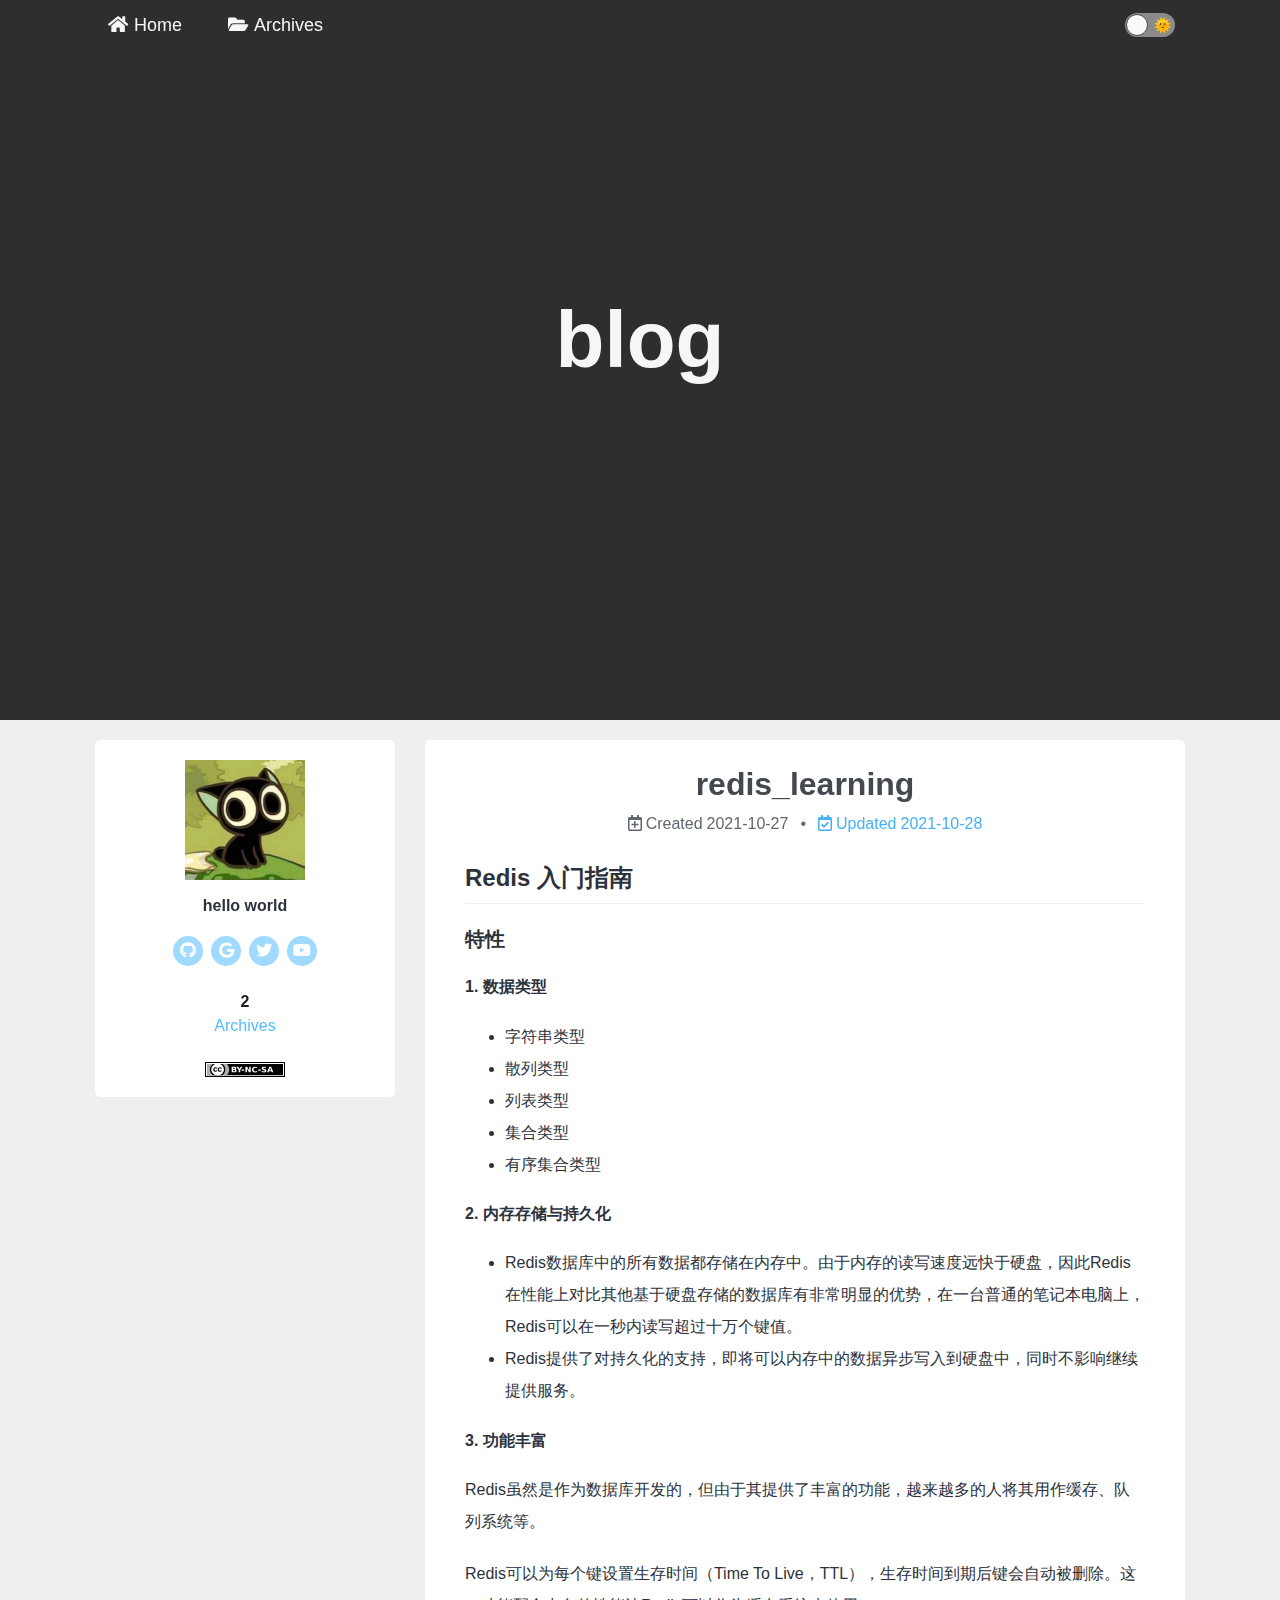
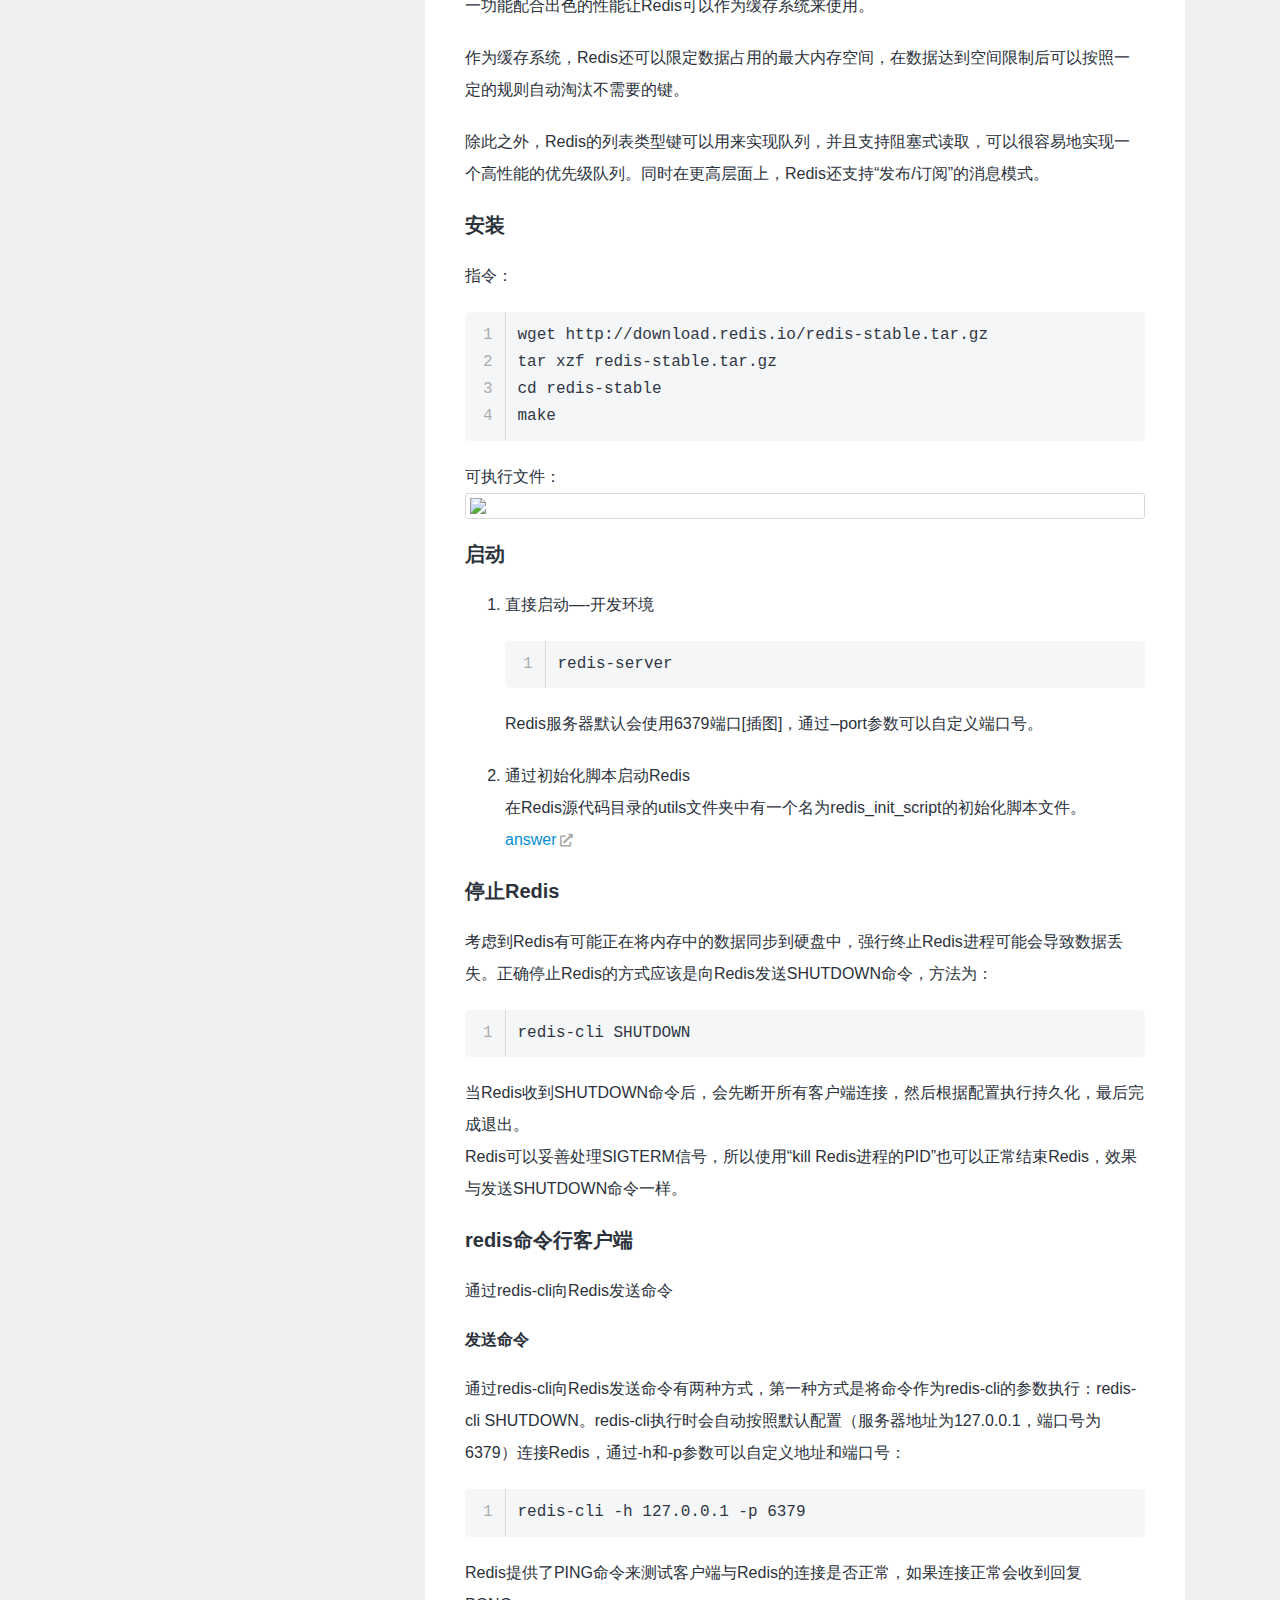
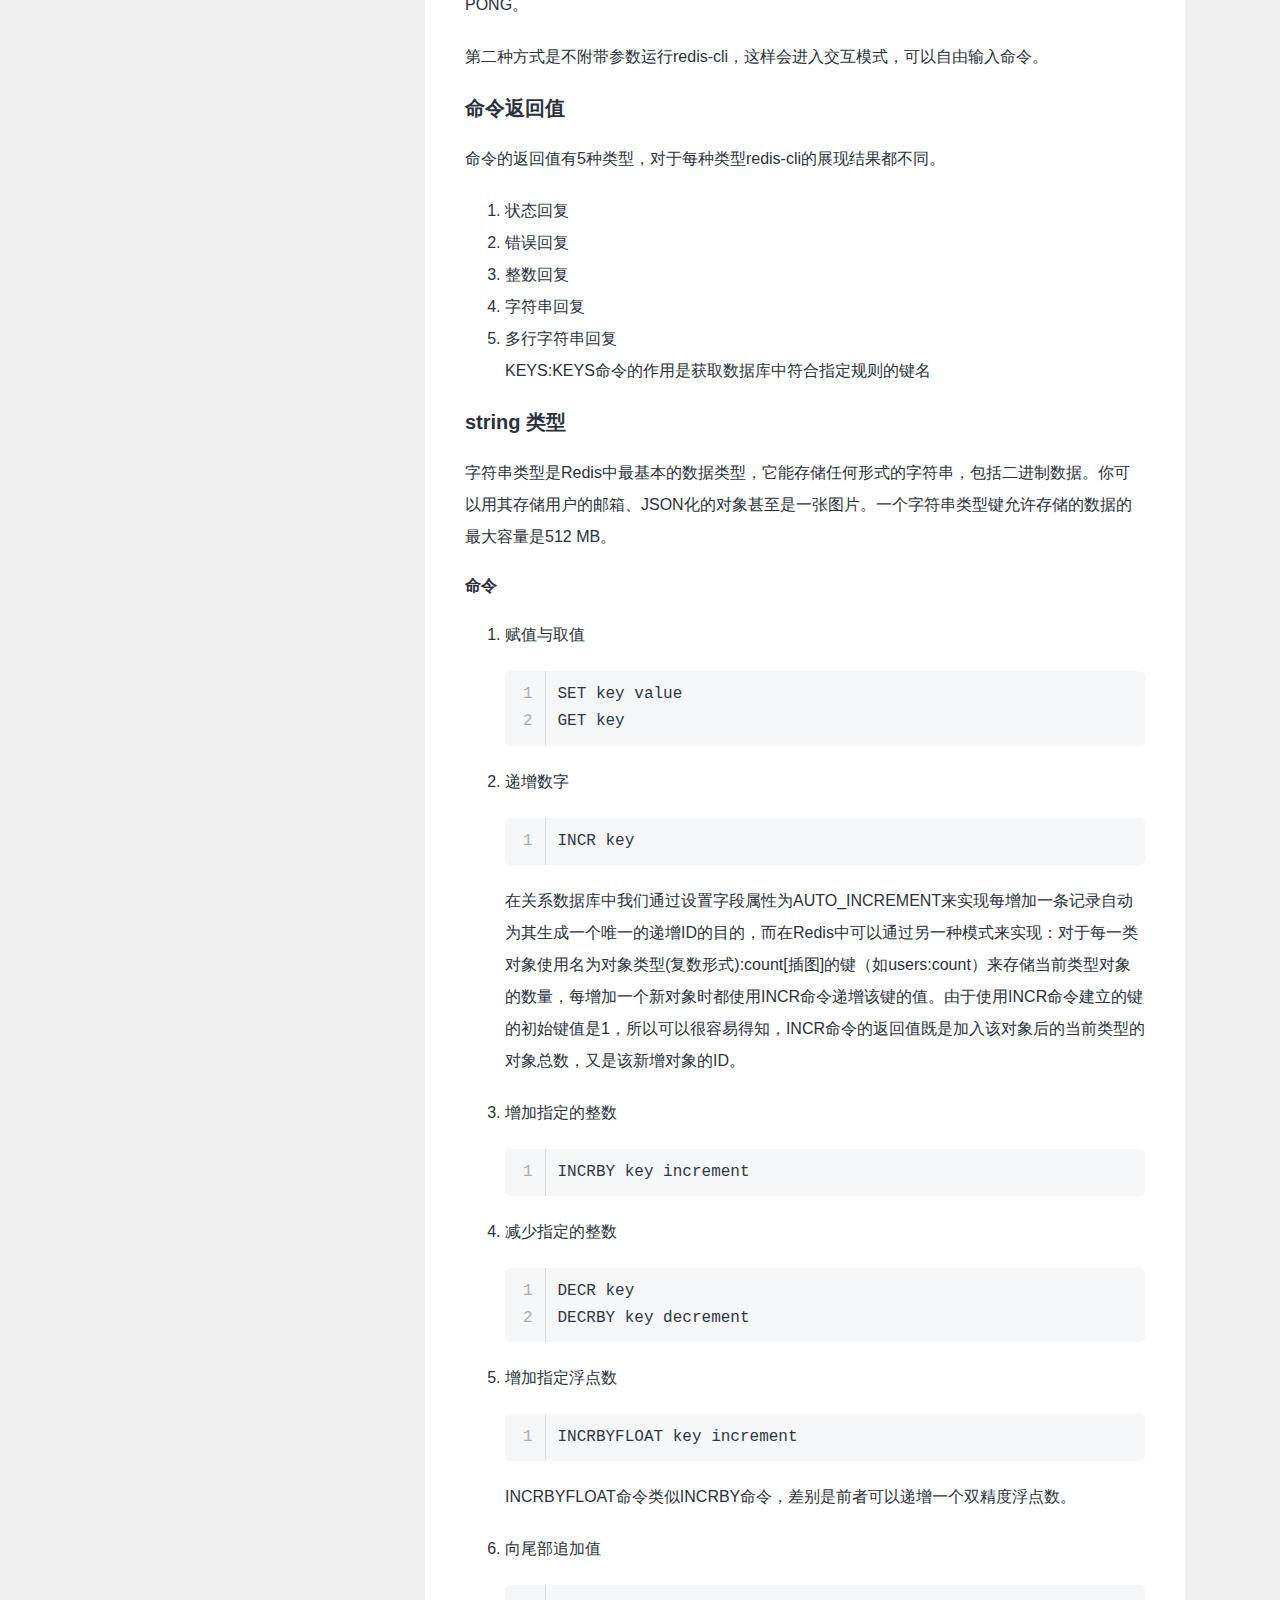
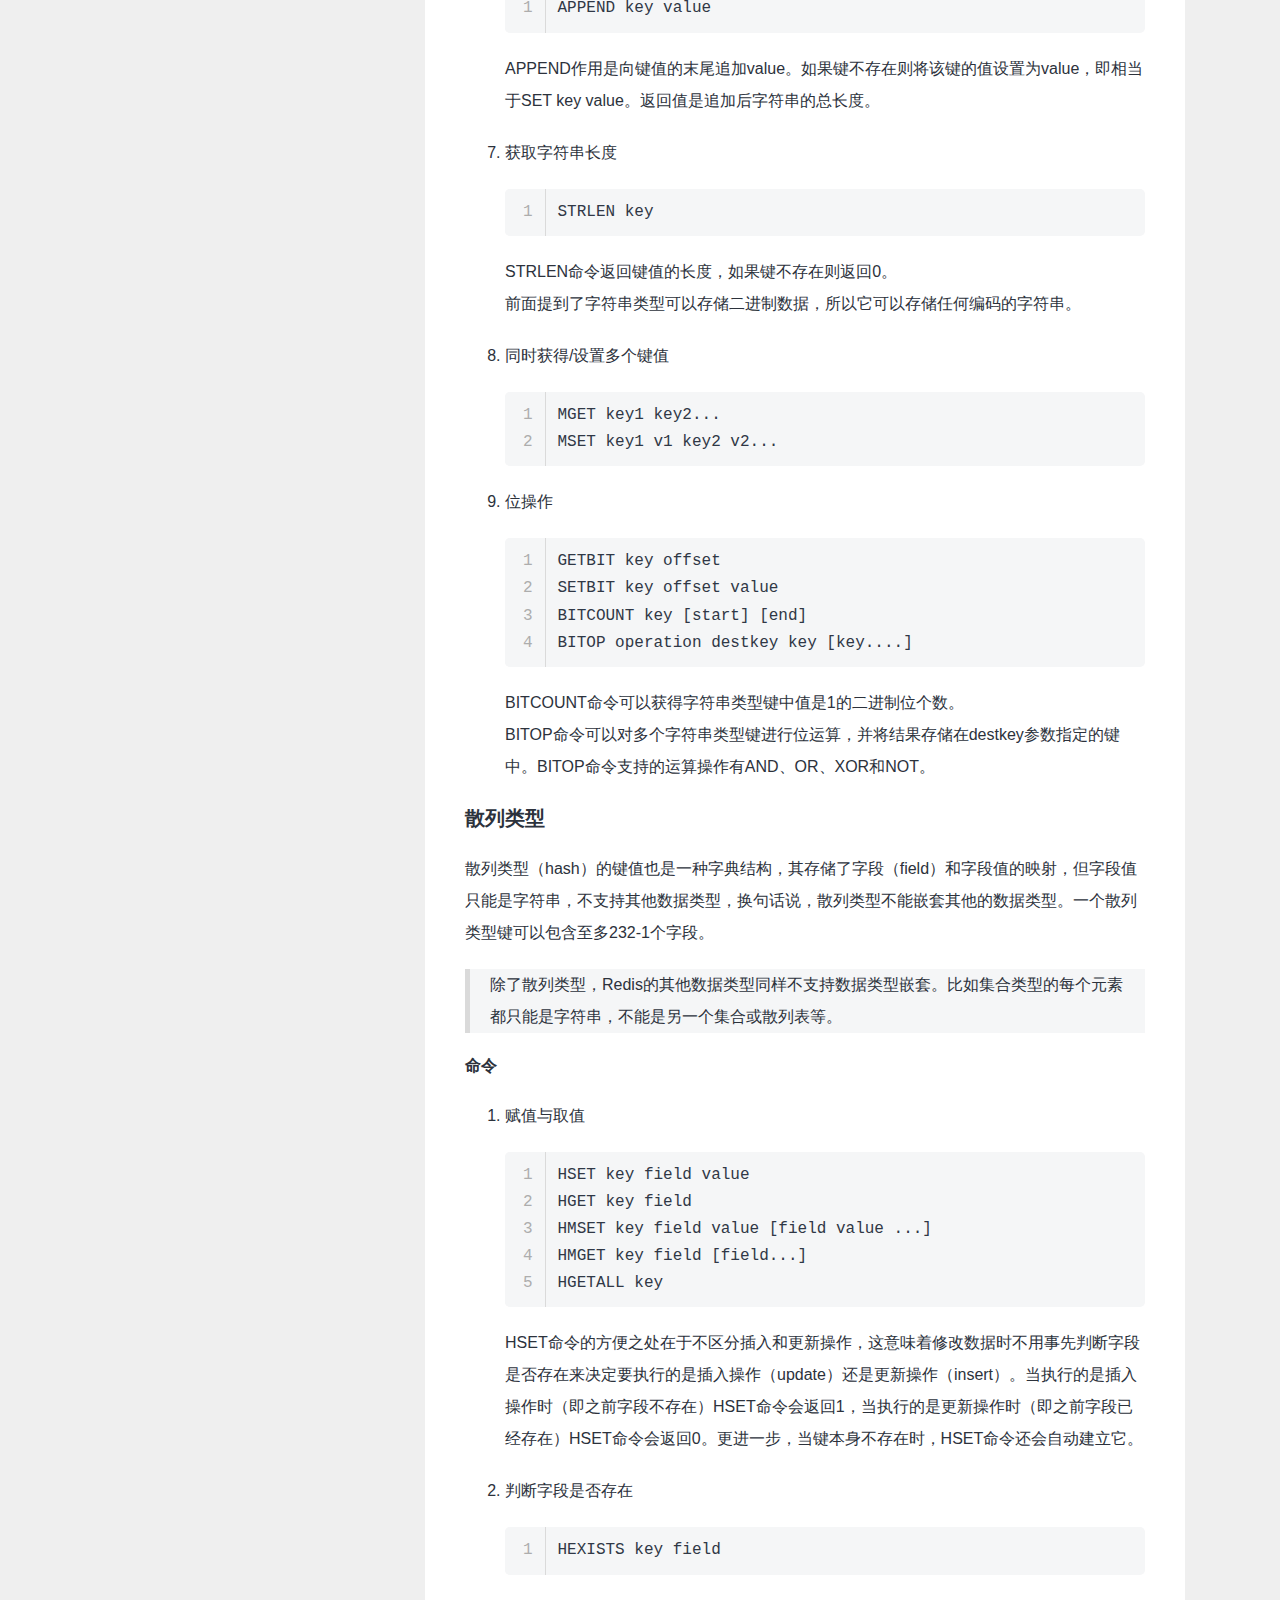
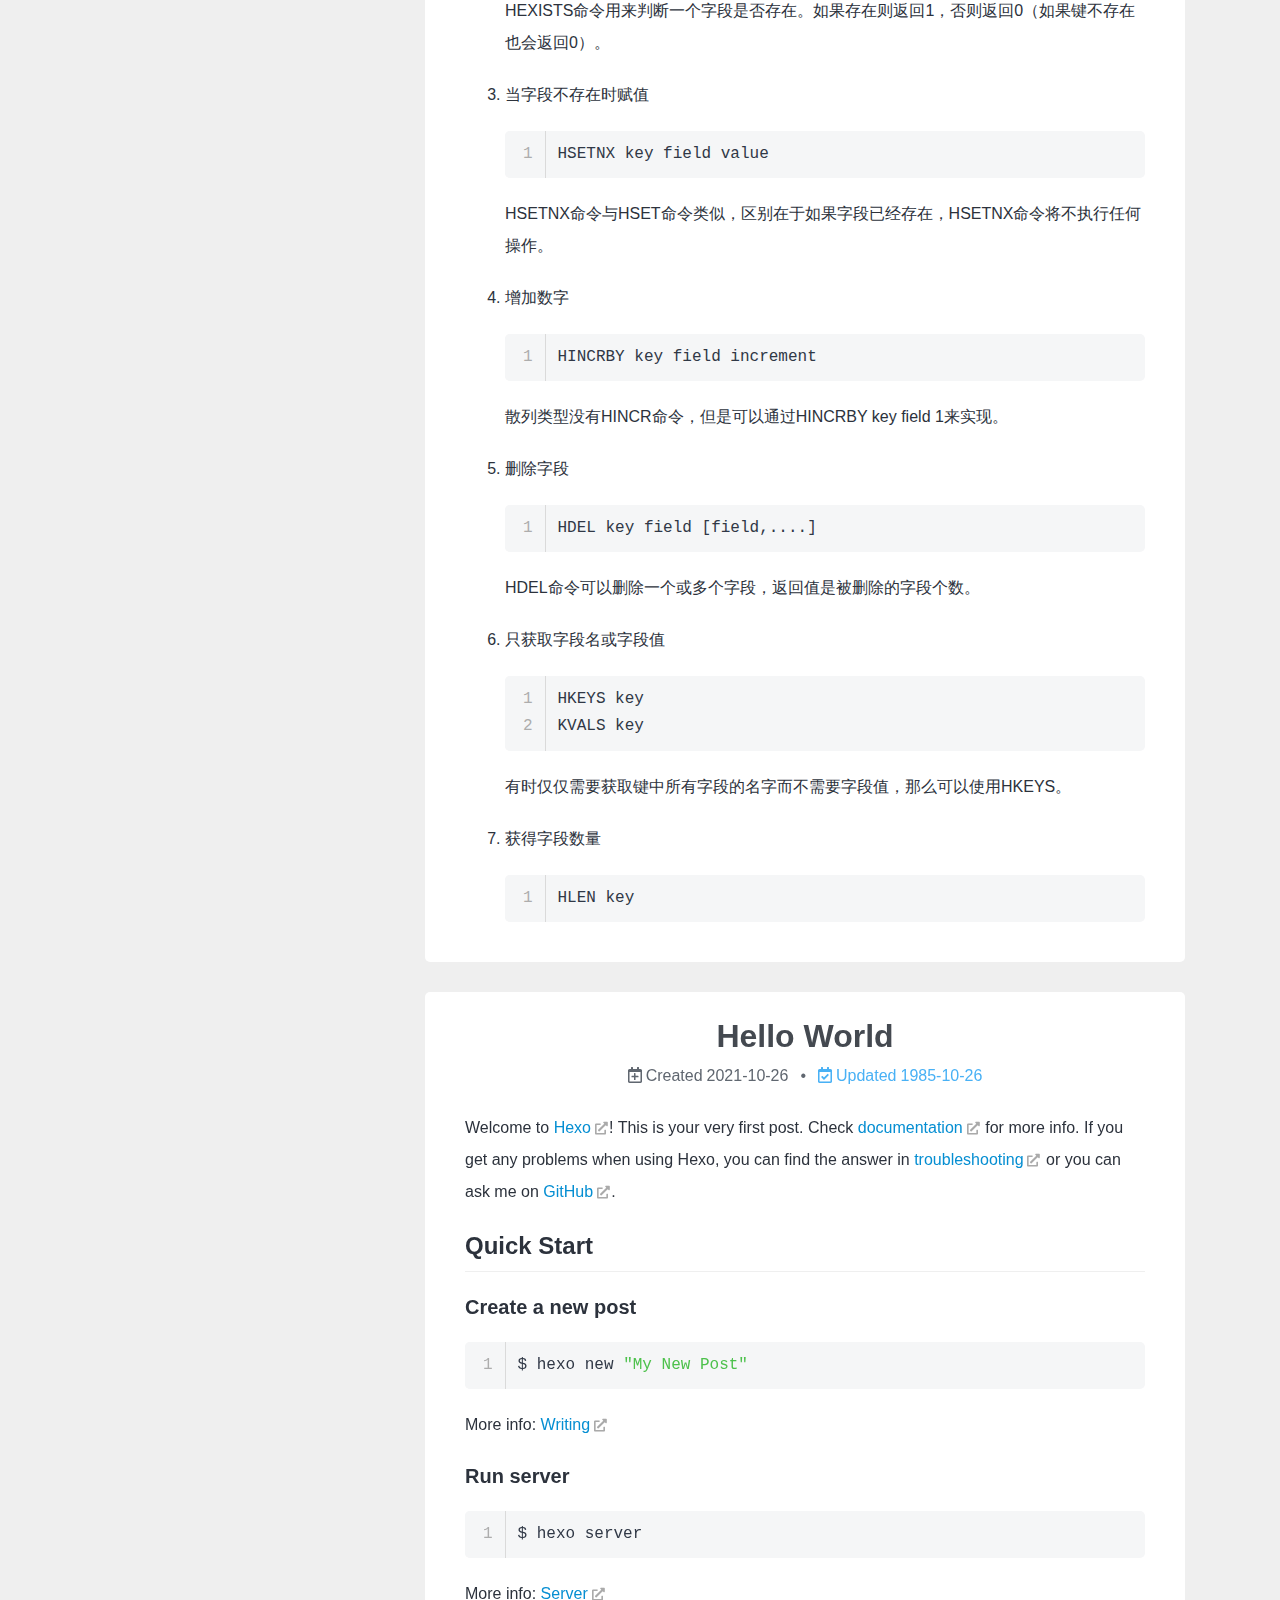
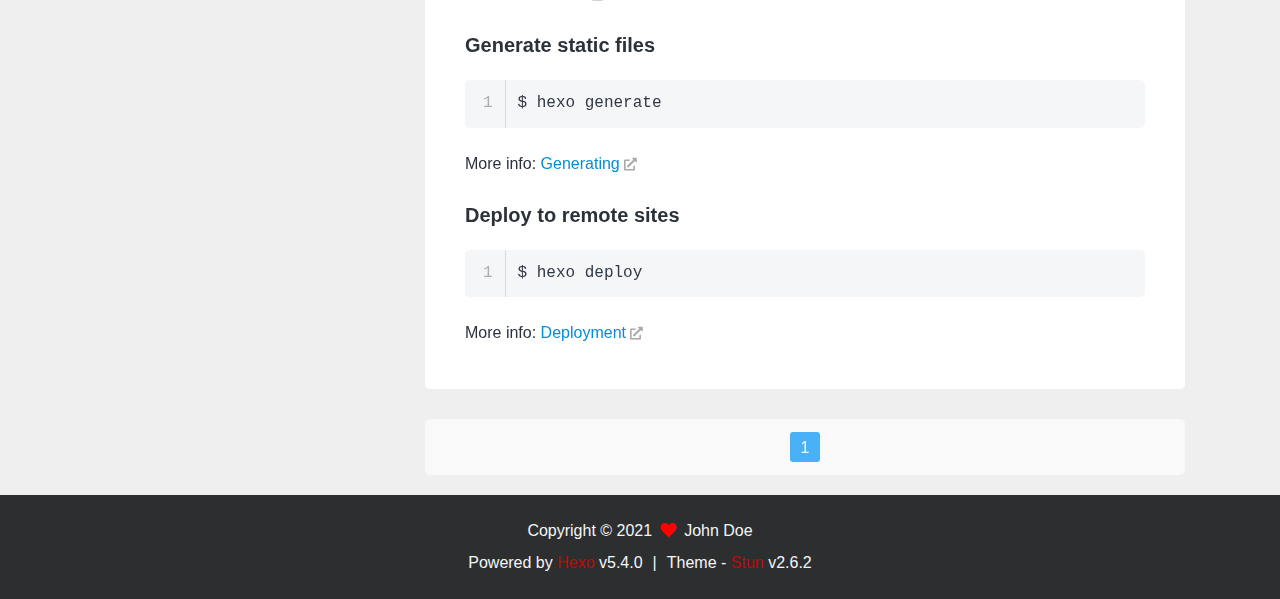
==== commit efdda123: "Site updated: 2021-10-28 18:56:25" ====
--- a/index.html
+++ b/index.html
@@ -206,4 +206,4 @@
       <figure class="highlight bash"><div class="table-container"><table><tr><td class="gutter"><pre><span class="line">1</span><br></pre></td><td class="code"><pre><span class="line">$ hexo deploy</span><br></pre></td></tr></table></div></figure>
 
 <p>More info: <span class="exturl"><a class="exturl__link"   target="_blank" rel="noopener" href="https://hexo.io/docs/one-command-deployment.html" >Deployment</a><span class="exturl__icon"><i class="fas fa-external-link-alt"></i></span></span></p>
-</div></div></article></section><nav class="paginator"><div class="paginator-inner"><span class="page-number current">1</span></div></nav></div></div><div class="sidebar-wrap" id="sidebar-wrap"><aside class="sidebar" id="sidebar"><section class="sidebar-toc hide"></section><!-- ov = overview--><section class="sidebar-ov"><div class="sidebar-ov-author"><div class="sidebar-ov-author__avatar"><img class="sidebar-ov-author__avatar_img" src="/images/icons/stun-logo.svg" alt="avatar"></div><p class="sidebar-ov-author__text">hello world</p></div><div class="sidebar-ov-social"><a class="sidebar-ov-social-item" href="https://github.com/" target="_blank" rel="noopener" data-popover="Github" data-popover-pos="up"><span class="sidebar-ov-social-item__icon"><i class="fab fa-github"></i></span></a><a class="sidebar-ov-social-item" href="https://plus.google.com/" target="_blank" rel="noopener" data-popover="Google" data-popover-pos="up"><span class="sidebar-ov-social-item__icon"><i class="fab fa-google"></i></span></a><a class="sidebar-ov-social-item" href="https://twitter.com/" target="_blank" rel="noopener" data-popover="Twitter" data-popover-pos="up"><span class="sidebar-ov-social-item__icon"><i class="fab fa-twitter"></i></span></a><a class="sidebar-ov-social-item" href="https://youtube.com/" target="_blank" rel="noopener" data-popover="Youtube" data-popover-pos="up"><span class="sidebar-ov-social-item__icon"><i class="fab fa-youtube"></i></span></a></div><div class="sidebar-ov-state"><a class="sidebar-ov-state-item sidebar-ov-state-item--posts" href="/archives/"><div class="sidebar-ov-state-item__count">2</div><div class="sidebar-ov-state-item__name">Archives</div></a></div><div class="sidebar-ov-cc"><a href="https://creativecommons.org/licenses/by-nc-sa/4.0/deed.en" target="_blank" rel="noopener" data-popover="Creative Commons" data-popover-pos="up"><img src="/images/cc-by-nc-sa.svg"></a></div></section></aside></div><div class="clearfix"></div></div></main><footer class="footer" id="footer"><div class="footer-inner"><div><span>Copyright © 2021</span><span class="footer__icon"><i class="fas fa-heart"></i></span><span>John Doe</span></div><div><span>Powered by <a href="http://hexo.io/" title="Hexo" target="_blank" rel="noopener">Hexo</a></span><span> v5.4.0</span><span class="footer__devider">|</span><span>Theme - <a href="https://github.com/liuyib/hexo-theme-stun/" title="Stun" target="_blank" rel="noopener">Stun</a></span><span> v2.6.2</span></div></div></footer><div class="loading-bar" id="loading-bar"><div class="loading-bar__progress"></div></div><div class="back2top" id="back2top"><span class="back2top__icon"><i class="fas fa-rocket"></i></span></div></div><script src="https://cdn.jsdelivr.net/npm/jquery@v3.4.1/dist/jquery.min.js"></script><script src="https://cdn.jsdelivr.net/npm/velocity-animate@1.5.2/velocity.min.js"></script><script src="https://cdn.jsdelivr.net/npm/velocity-animate@1.5.2/velocity.ui.min.js"></script><script src="/js/utils.js?v=2.6.2"></script><script src="/js/stun-boot.js?v=2.6.2"></script><script src="/js/scroll.js?v=2.6.2"></script><script src="/js/header.js?v=2.6.2"></script><script src="/js/sidebar.js?v=2.6.2"></script></body></html>+</div></div></article></section><nav class="paginator"><div class="paginator-inner"><span class="page-number current">1</span></div></nav></div></div><div class="sidebar-wrap" id="sidebar-wrap"><aside class="sidebar" id="sidebar"><section class="sidebar-toc hide"></section><!-- ov = overview--><section class="sidebar-ov"><div class="sidebar-ov-author"><div class="sidebar-ov-author__avatar"><img class="sidebar-ov-author__avatar_img" src="/images/icons/header.jpg" alt="avatar"></div><p class="sidebar-ov-author__text">hello world</p></div><div class="sidebar-ov-social"><a class="sidebar-ov-social-item" href="https://github.com/" target="_blank" rel="noopener" data-popover="Github" data-popover-pos="up"><span class="sidebar-ov-social-item__icon"><i class="fab fa-github"></i></span></a><a class="sidebar-ov-social-item" href="https://plus.google.com/" target="_blank" rel="noopener" data-popover="Google" data-popover-pos="up"><span class="sidebar-ov-social-item__icon"><i class="fab fa-google"></i></span></a><a class="sidebar-ov-social-item" href="https://twitter.com/" target="_blank" rel="noopener" data-popover="Twitter" data-popover-pos="up"><span class="sidebar-ov-social-item__icon"><i class="fab fa-twitter"></i></span></a><a class="sidebar-ov-social-item" href="https://youtube.com/" target="_blank" rel="noopener" data-popover="Youtube" data-popover-pos="up"><span class="sidebar-ov-social-item__icon"><i class="fab fa-youtube"></i></span></a></div><div class="sidebar-ov-state"><a class="sidebar-ov-state-item sidebar-ov-state-item--posts" href="/archives/"><div class="sidebar-ov-state-item__count">2</div><div class="sidebar-ov-state-item__name">Archives</div></a></div><div class="sidebar-ov-cc"><a href="https://creativecommons.org/licenses/by-nc-sa/4.0/deed.en" target="_blank" rel="noopener" data-popover="Creative Commons" data-popover-pos="up"><img src="/images/cc-by-nc-sa.svg"></a></div></section></aside></div><div class="clearfix"></div></div></main><footer class="footer" id="footer"><div class="footer-inner"><div><span>Copyright © 2021</span><span class="footer__icon"><i class="fas fa-heart"></i></span><span>John Doe</span></div><div><span>Powered by <a href="http://hexo.io/" title="Hexo" target="_blank" rel="noopener">Hexo</a></span><span> v5.4.0</span><span class="footer__devider">|</span><span>Theme - <a href="https://github.com/liuyib/hexo-theme-stun/" title="Stun" target="_blank" rel="noopener">Stun</a></span><span> v2.6.2</span></div></div></footer><div class="loading-bar" id="loading-bar"><div class="loading-bar__progress"></div></div><div class="back2top" id="back2top"><span class="back2top__icon"><i class="fas fa-rocket"></i></span></div></div><script src="https://cdn.jsdelivr.net/npm/jquery@v3.4.1/dist/jquery.min.js"></script><script src="https://cdn.jsdelivr.net/npm/velocity-animate@1.5.2/velocity.min.js"></script><script src="https://cdn.jsdelivr.net/npm/velocity-animate@1.5.2/velocity.ui.min.js"></script><script src="/js/utils.js?v=2.6.2"></script><script src="/js/stun-boot.js?v=2.6.2"></script><script src="/js/scroll.js?v=2.6.2"></script><script src="/js/header.js?v=2.6.2"></script><script src="/js/sidebar.js?v=2.6.2"></script></body></html>--- a/css/index.css
+++ b/css/index.css
@@ -623,7 +623,7 @@
   position: fixed;
   height: 100vh;
   z-index: -2;
-  background: url("http://img.netbian.com/file/2021/0522/smallce9602becd381416760f63d74a578e571621697593.jpg") no-repeat center/cover;
+  background: url("/images/icons/t.jpg") no-repeat center/cover;
 }
 .container {
   white-space: normal;
@@ -681,7 +681,7 @@
 }
 .content-wrap {
   width: calc(100% - 330px);
-  float: left;
+  float: right;
 }
 .content-wrap--noside {
   float: none;
@@ -908,18 +908,7 @@
   z-index: 0;
   width: 100%;
   height: 100%;
-  background: url("http://img.netbian.com/file/2021/0522/smallce9602becd381416760f63d74a578e571621697593.jpg") no-repeat center/cover;
-}
-.header-banner::before {
-  content: '';
-  display: block;
-  position: absolute;
-  top: 0;
-  left: 0;
-  z-index: -1;
-  width: 100%;
-  height: 100%;
-  background-color: rgba(0,0,0,0.5);
+  background: url("/images/icons/top.jpg") no-repeat center/cover;
 }
 .header-banner-info {
   position: absolute;
@@ -997,7 +986,7 @@
 }
 .sidebar-wrap {
   width: 300px;
-  float: right;
+  float: left;
 }
 .sidebar-nav {
   padding-bottom: 1em;
@@ -2151,7 +2140,7 @@
   border-radius: 5px;
   padding: 1rem 2rem;
   background-color: var(--color-card);
-  float: left;
+  float: right;
 }
 .copy-button {
   position: absolute;
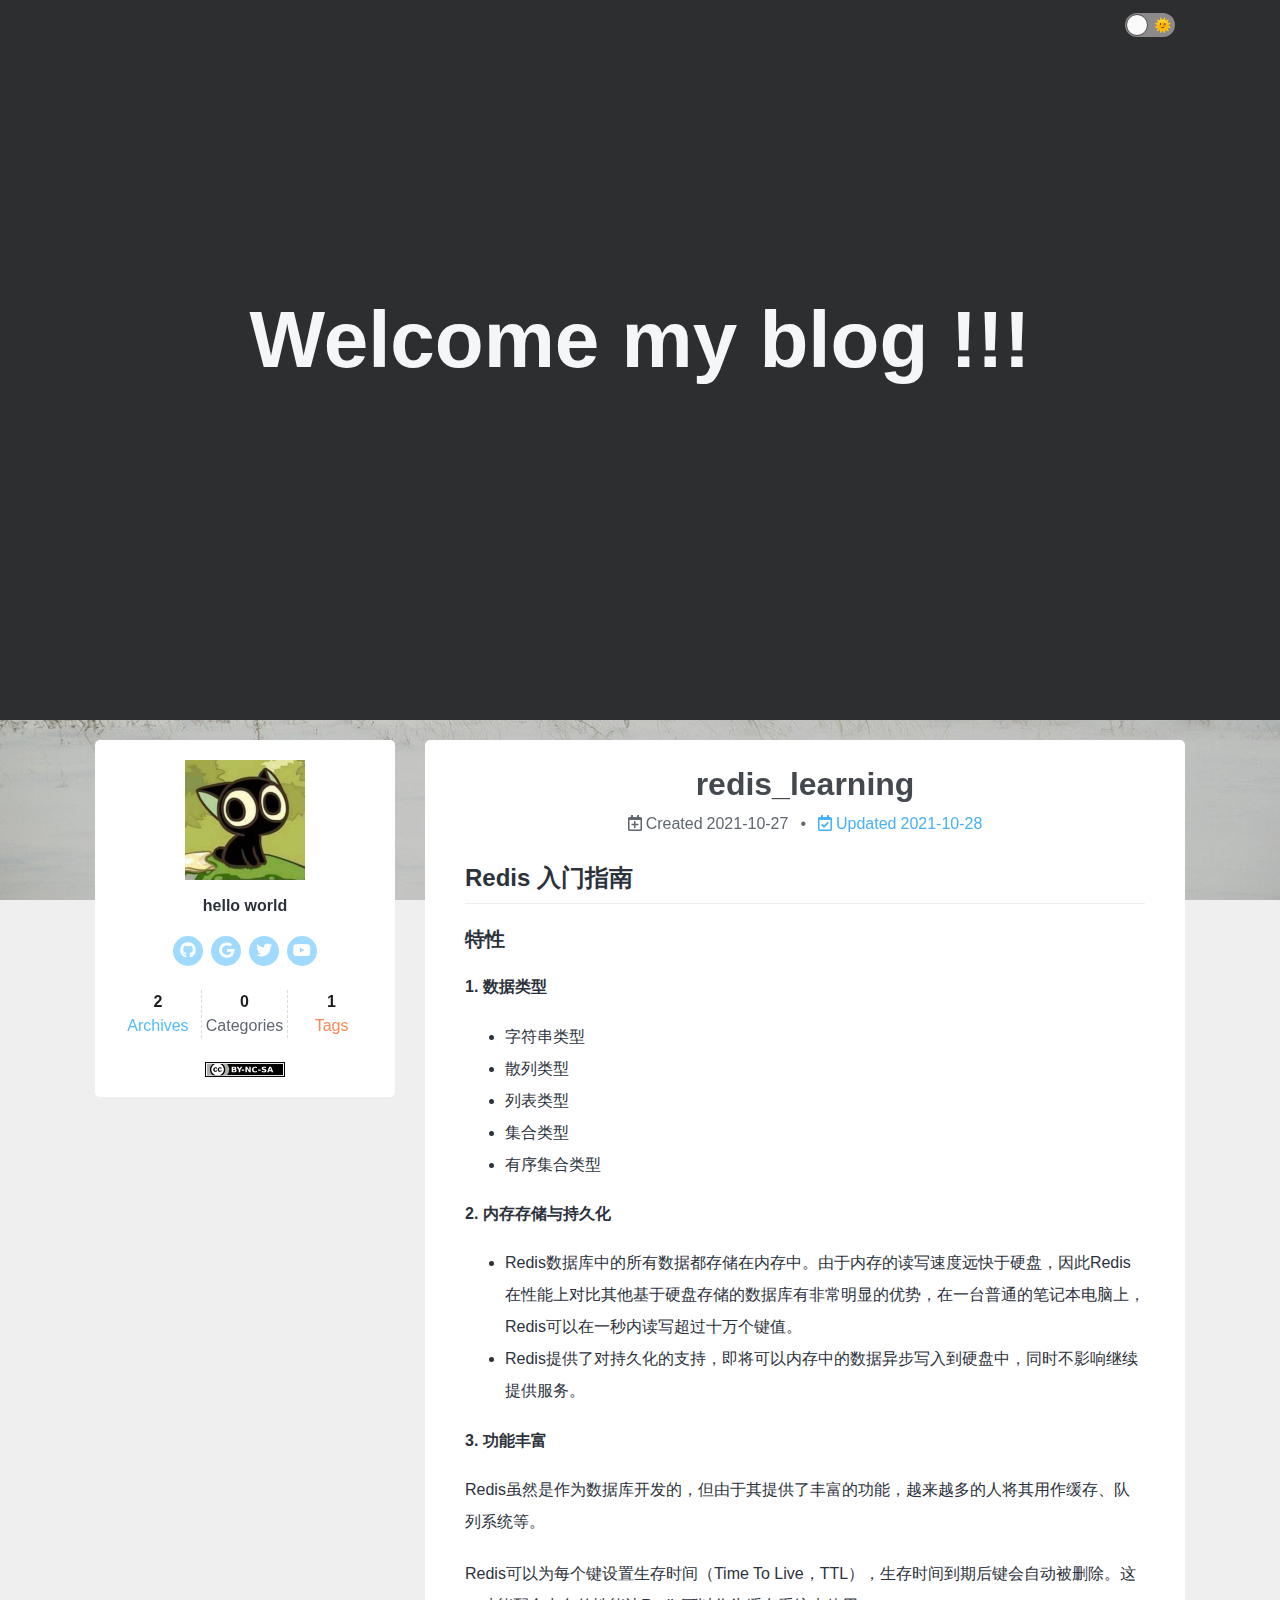
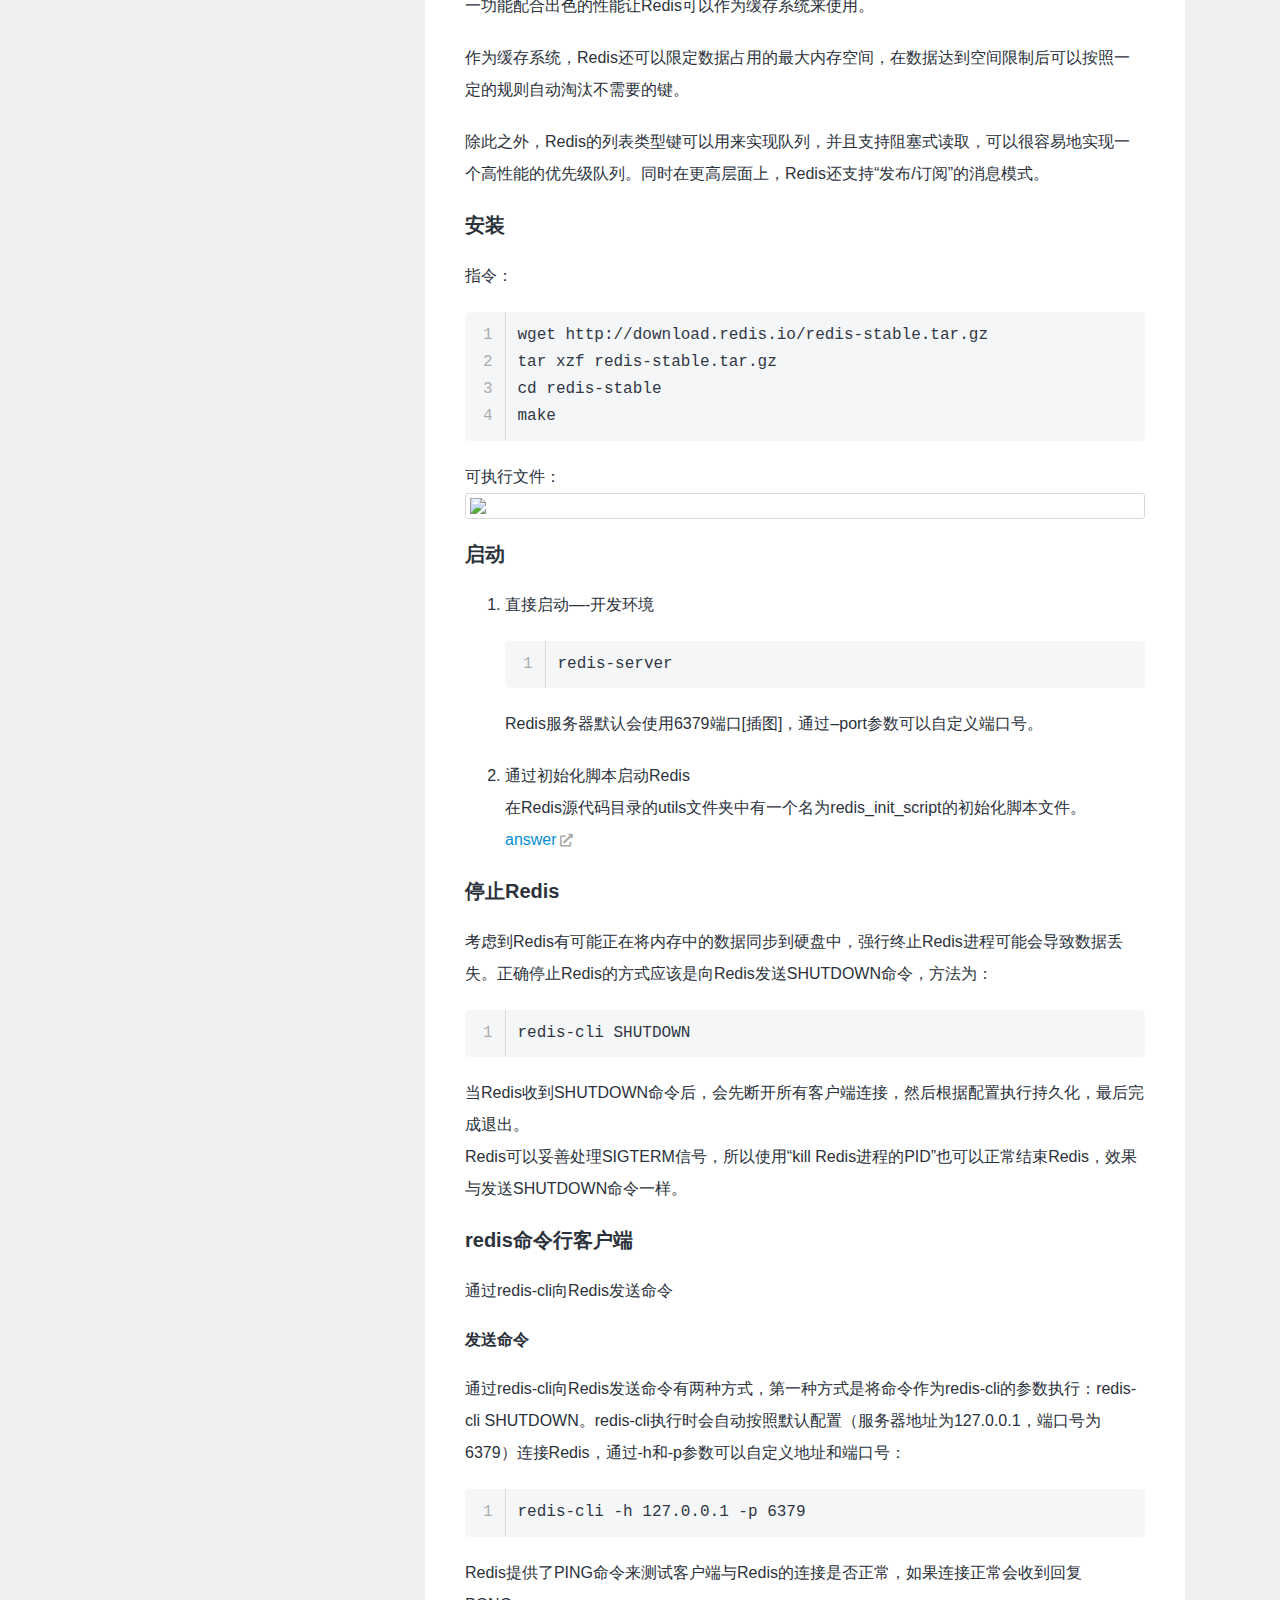
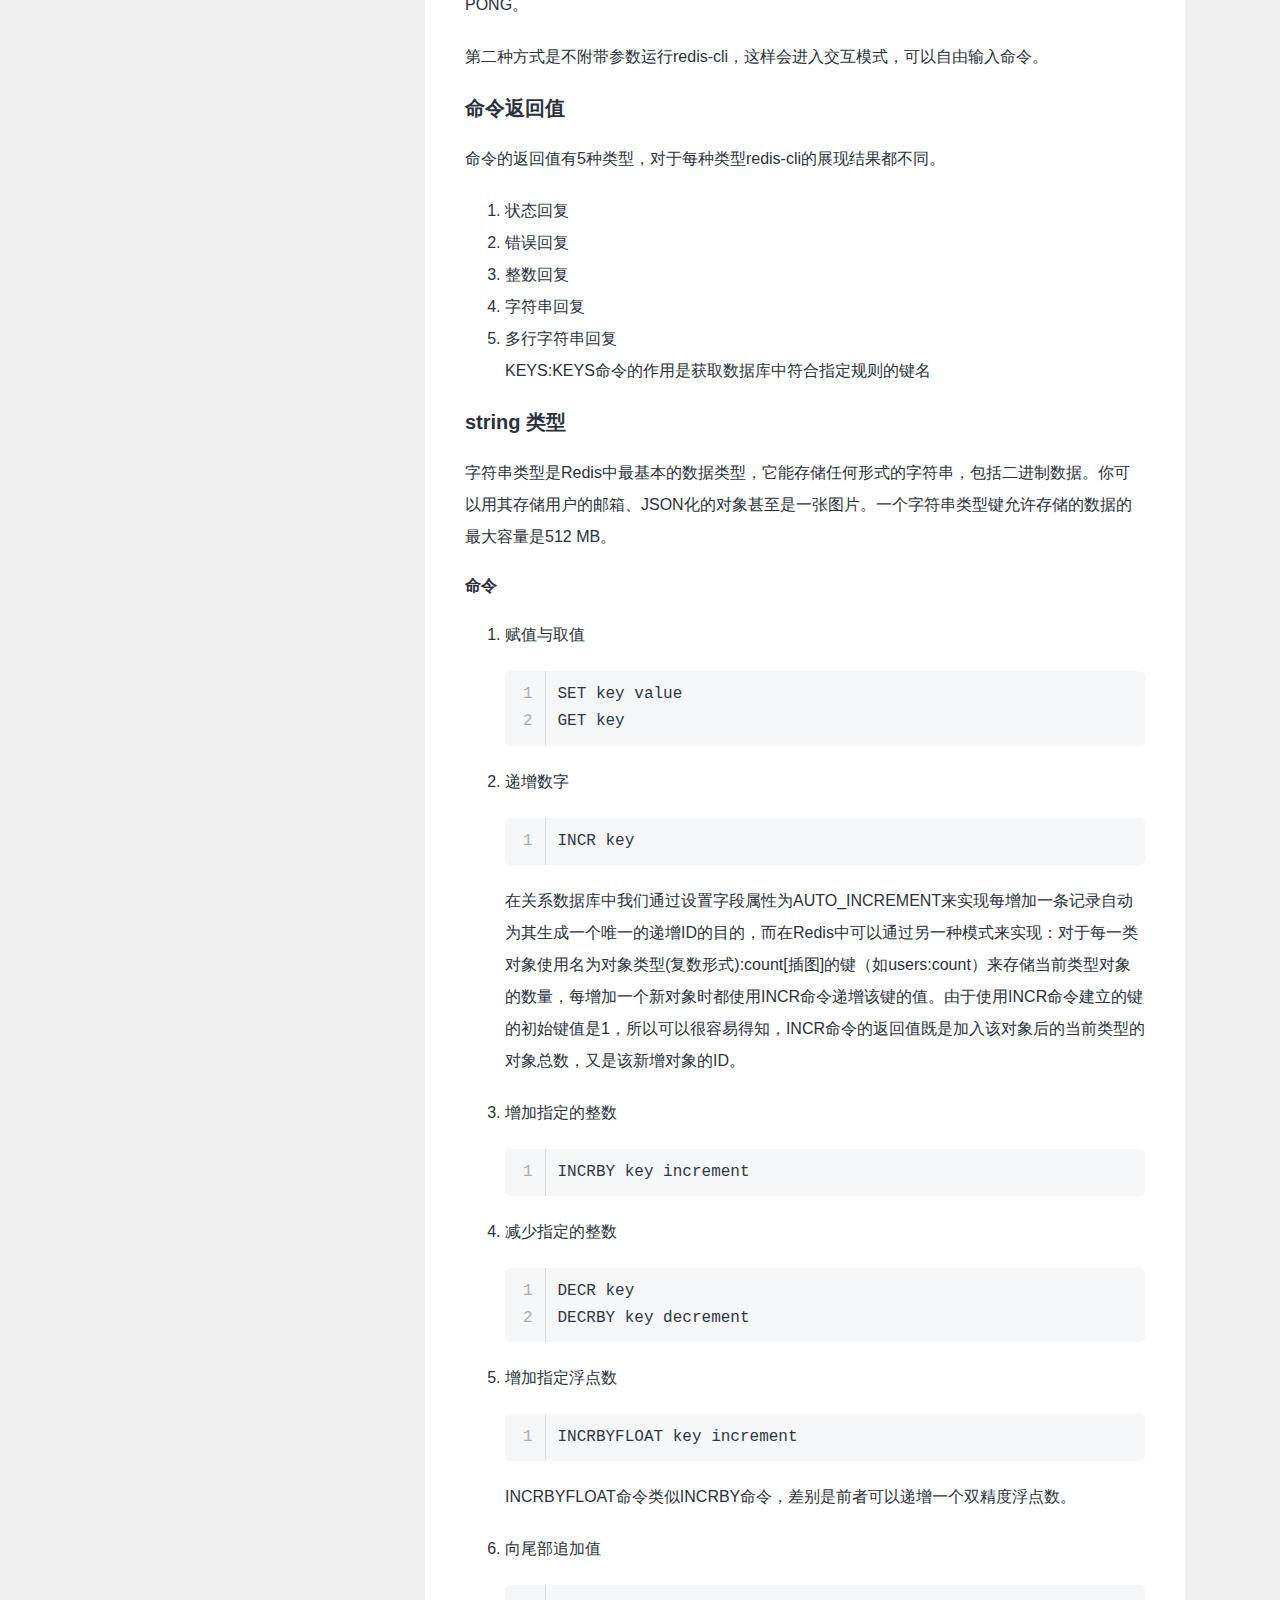
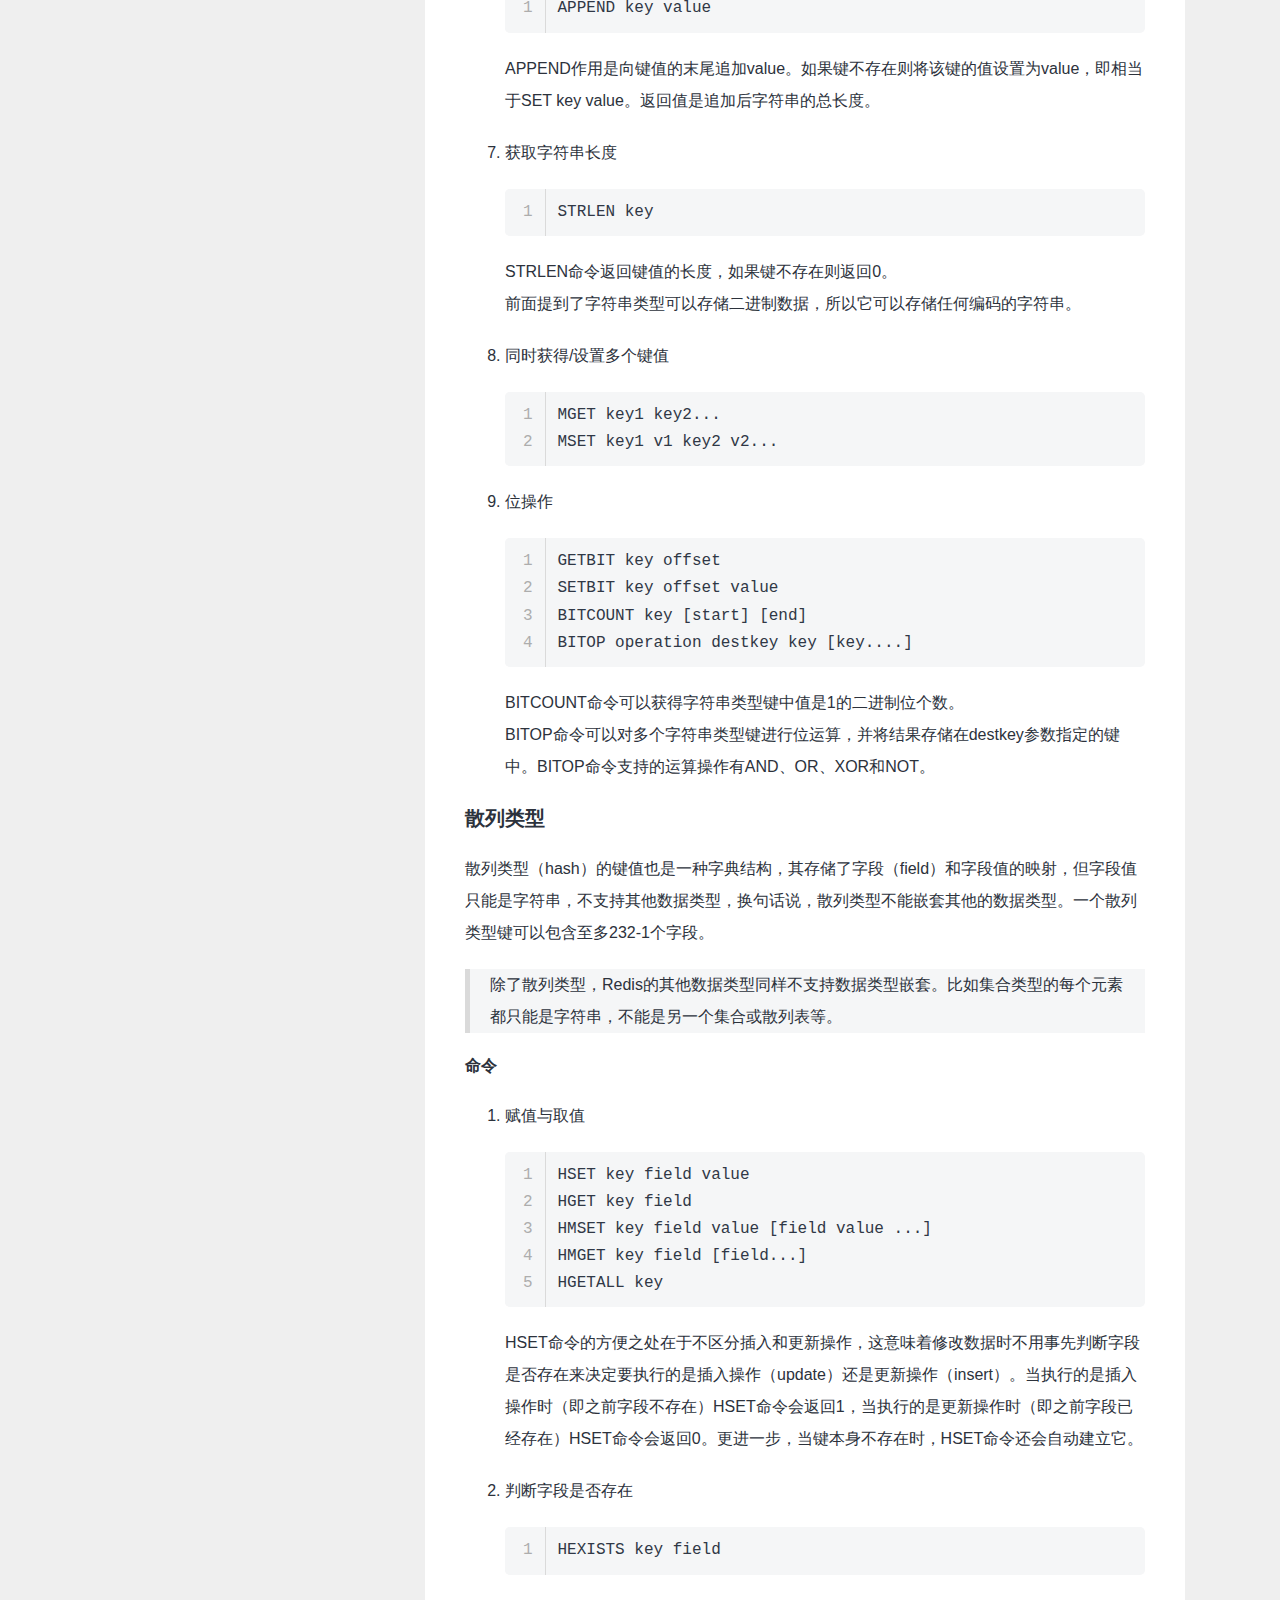
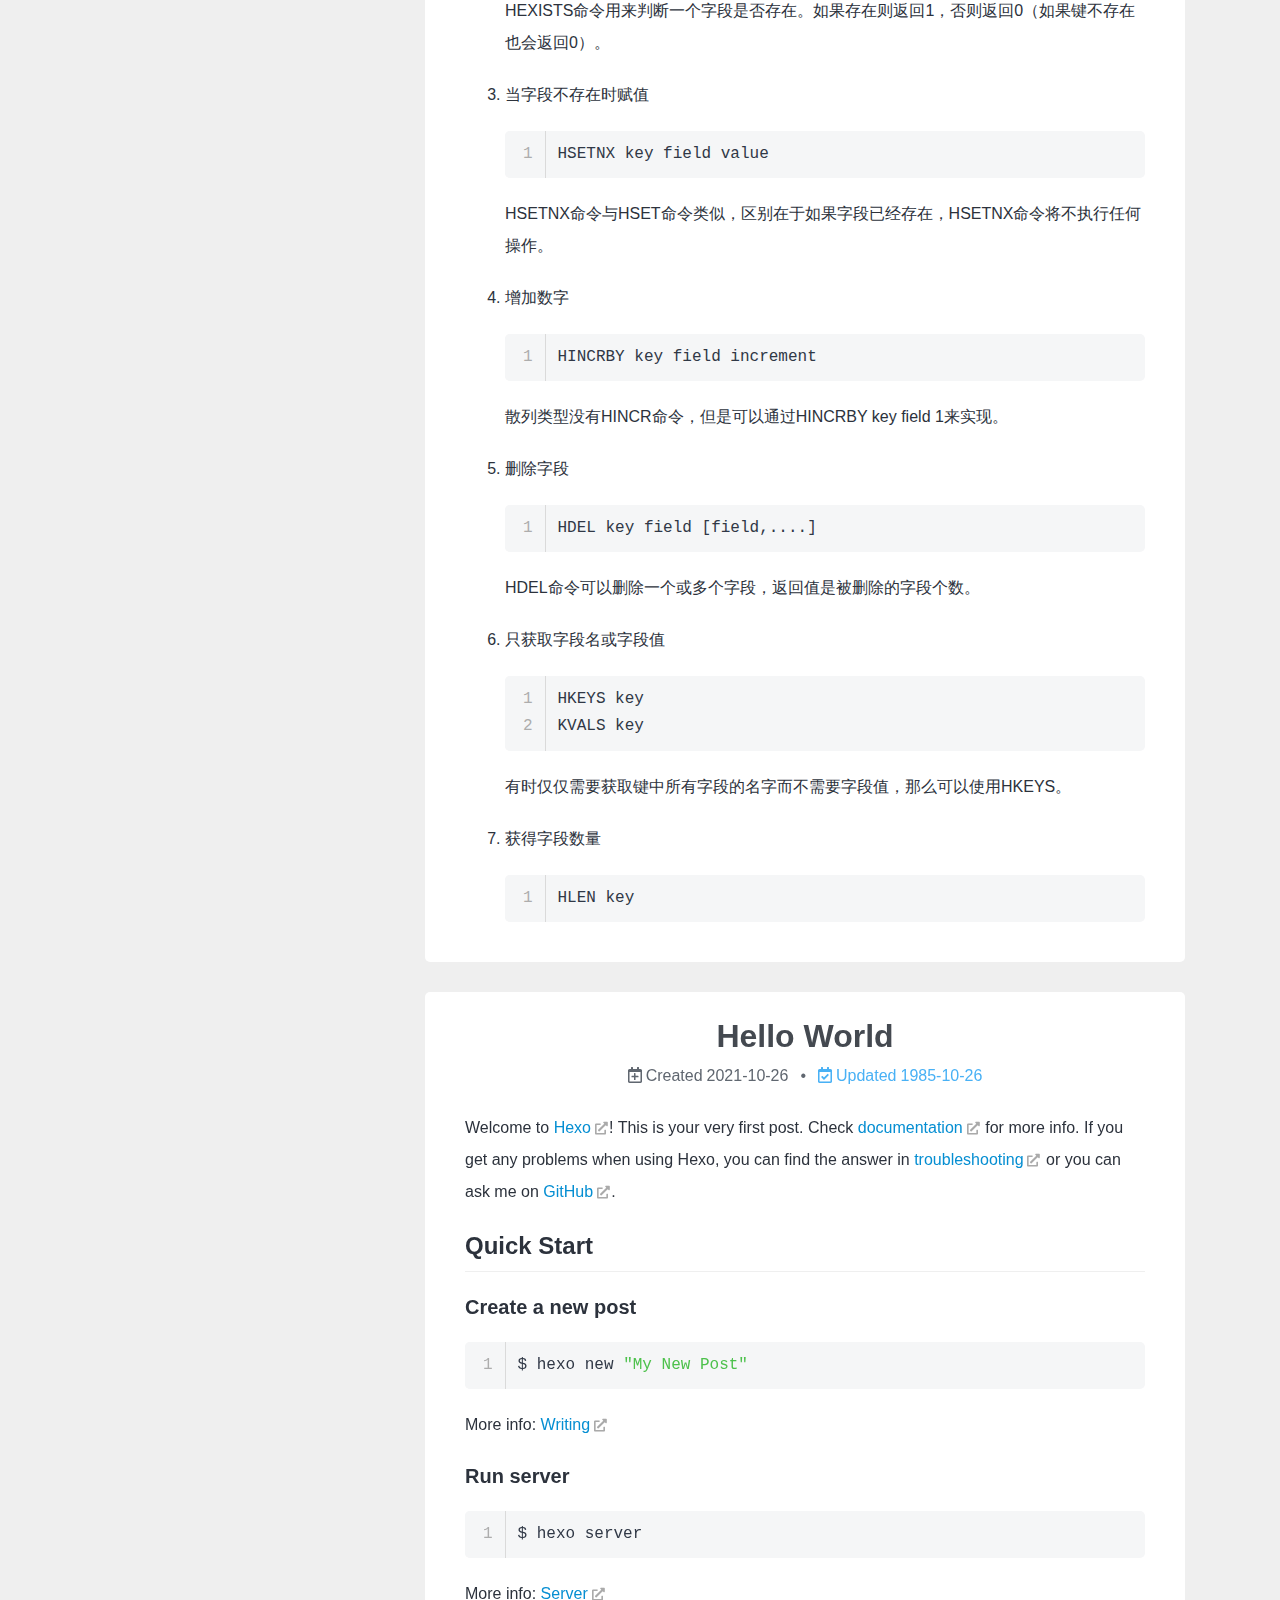
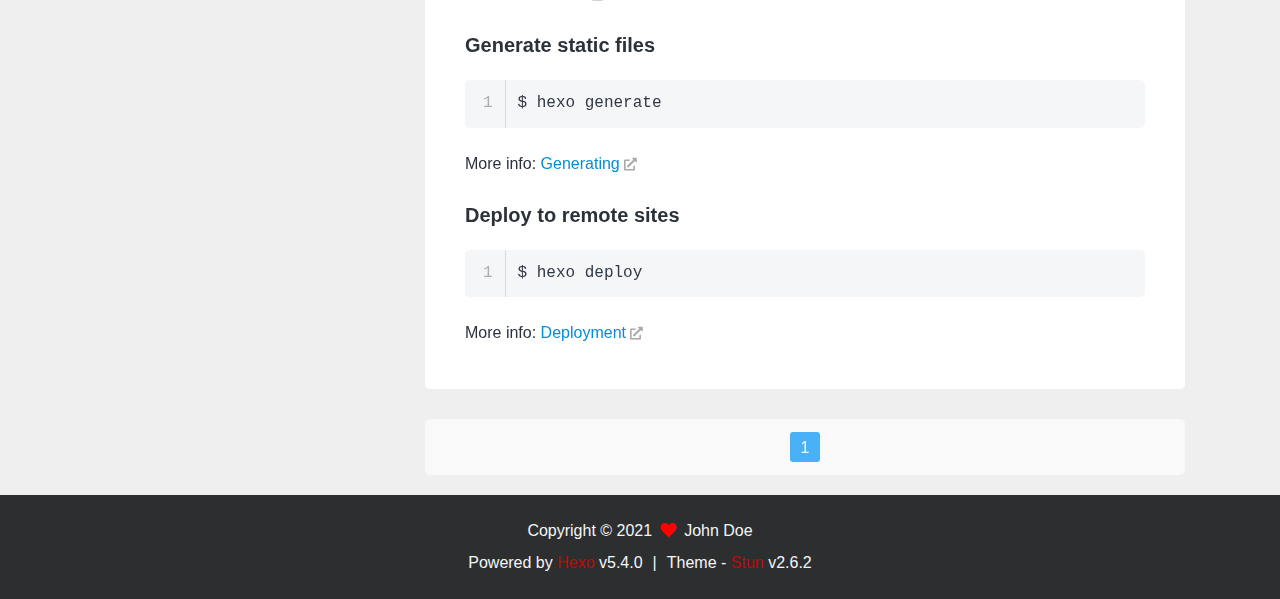
==== commit 18e628d6: "Site updated: 2021-10-29 11:03:00" ====
--- a/index.html
+++ b/index.html
@@ -1,10 +1,12 @@
-<!DOCTYPE html><html lang="en"><head><meta charset="UTF-8"><meta http-equiv="X-UA-Compatible" content="IE=edge"><meta name="viewport" content="width=device-width, initial-scale=1"><meta name="format-detection" content="telephone=no"><meta name="apple-mobile-web-app-capable" content="yes"><meta name="apple-mobile-web-app-status-bar-style" content="black"><link rel="icon" href="/images/icons/favicon-16x16.png?v=2.6.2" type="image/png" sizes="16x16"><link rel="icon" href="/images/icons/favicon-32x32.png?v=2.6.2" type="image/png" sizes="32x32"><meta property="og:type" content="website">
-<meta property="og:title" content="blog">
+<!DOCTYPE html><html lang="en"><head><meta charset="UTF-8"><meta http-equiv="X-UA-Compatible" content="IE=edge"><meta name="viewport" content="width=device-width, initial-scale=1"><meta name="format-detection" content="telephone=no"><meta name="apple-mobile-web-app-capable" content="yes"><meta name="apple-mobile-web-app-status-bar-style" content="black"><link rel="icon" href="/images/icons/favicon-16x16.png?v=2.6.2" type="image/png" sizes="16x16"><link rel="icon" href="/images/icons/favicon-32x32.png?v=2.6.2" type="image/png" sizes="32x32"><meta name="description" content="多学多看多动手">
+<meta property="og:type" content="website">
+<meta property="og:title" content="Welcome my blog !!!">
 <meta property="og:url" content="http://example.com/index.html">
-<meta property="og:site_name" content="blog">
+<meta property="og:site_name" content="Welcome my blog !!!">
+<meta property="og:description" content="多学多看多动手">
 <meta property="og:locale" content="en_US">
 <meta property="article:author" content="John Doe">
-<meta name="twitter:card" content="summary"><title>blog</title><link ref="canonical" href="http://example.com/index.html"><link rel="dns-prefetch" href="https://cdn.jsdelivr.net"><link rel="stylesheet" href="https://cdn.jsdelivr.net/npm/@fortawesome/fontawesome-free@5.12.1/css/all.min.css" type="text/css"><link rel="stylesheet" href="/css/index.css?v=2.6.2"><script>var Stun = window.Stun || {};
+<meta name="twitter:card" content="summary"><title>Welcome my blog !!!</title><link ref="canonical" href="http://example.com/index.html"><link rel="dns-prefetch" href="https://cdn.jsdelivr.net"><link rel="stylesheet" href="https://cdn.jsdelivr.net/npm/@fortawesome/fontawesome-free@5.12.1/css/all.min.css" type="text/css"><link rel="stylesheet" href="/css/index.css?v=2.6.2"><script>var Stun = window.Stun || {};
 var CONFIG = {
   root: '/',
   algolia: undefined,
@@ -28,7 +30,7 @@
   sourcePath: {"js":"js","css":"css","images":"images"},
 };
 
-window.CONFIG = CONFIG;</script><meta name="generator" content="Hexo 5.4.0"></head><body><div class="container" id="container"><header class="header" id="header"><div class="header-inner"><nav class="header-nav header-nav--fixed"><div class="header-nav-inner"><div class="header-nav-menubtn"><i class="fas fa-bars"></i></div><div class="header-nav-menu"><div class="header-nav-menu-item"><a class="header-nav-menu-item__link" href="/"><span class="header-nav-menu-item__icon"><i class="fas fa-home"></i></span><span class="header-nav-menu-item__text">Home</span></a></div><div class="header-nav-menu-item"><a class="header-nav-menu-item__link" href="/archives/"><span class="header-nav-menu-item__icon"><i class="fas fa-folder-open"></i></span><span class="header-nav-menu-item__text">Archives</span></a></div></div><div class="header-nav-mode"><div class="mode"><div class="mode-track"><span class="mode-track-moon"></span><span class="mode-track-sun"></span></div><div class="mode-thumb"></div></div></div></div></nav><div class="header-banner"><div class="header-banner-info"><div class="header-banner-info__title">blog</div><div class="header-banner-info__subtitle"></div></div></div></div></header><main class="main" id="main"><div class="main-inner"><div class="content-wrap" id="content-wrap"><div class="content content-home" id="content"><section class="postlist"><article class="postlist-item post"><header class="post-header"><h1 class="post-title"><a class="post-title__link" href="/2021/10/27/redis-learning/">redis_learning</a></h1><div class="post-meta"><span class="post-meta-item post-meta-item--createtime"><span class="post-meta-item__icon"><i class="far fa-calendar-plus"></i></span><span class="post-meta-item__info">Created</span><span class="post-meta-item__value">2021-10-27</span></span><span class="post-meta-item post-meta-item--updatetime"><span class="post-meta-item__icon"><i class="far fa-calendar-check"></i></span><span class="post-meta-item__info">Updated</span><span class="post-meta-item__value">2021-10-28</span></span></div></header><div class="post-body"><div class="post-excerpt">
+window.CONFIG = CONFIG;</script><meta name="generator" content="Hexo 5.4.0"></head><body><div class="container" id="container"><header class="header" id="header"><div class="header-inner"><nav class="header-nav header-nav--fixed"><div class="header-nav-inner"><div class="header-nav-menubtn"><i class="fas fa-bars"></i></div><div class="header-nav-menu"><div class="header-nav-menu-item"><a class="header-nav-menu-item__link" href="/"></a></div><div class="header-nav-menu-item"><a class="header-nav-menu-item__link" href="/archives/"></a></div><div class="header-nav-menu-item"><a class="header-nav-menu-item__link" href="/categories/"></a></div><div class="header-nav-menu-item"><a class="header-nav-menu-item__link" href="/tags/"></a></div></div><div class="header-nav-mode"><div class="mode"><div class="mode-track"><span class="mode-track-moon"></span><span class="mode-track-sun"></span></div><div class="mode-thumb"></div></div></div></div></nav><div class="header-banner"><div class="header-banner-info"><div class="header-banner-info__title">Welcome my blog !!!</div><div class="header-banner-info__subtitle"></div></div></div></div></header><main class="main" id="main"><div class="main-inner"><div class="content-wrap" id="content-wrap"><div class="content content-home" id="content"><section class="postlist"><article class="postlist-item post"><header class="post-header"><h1 class="post-title"><a class="post-title__link" href="/2021/10/27/redis-learning/">redis_learning</a></h1><div class="post-meta"><span class="post-meta-item post-meta-item--createtime"><span class="post-meta-item__icon"><i class="far fa-calendar-plus"></i></span><span class="post-meta-item__info">Created</span><span class="post-meta-item__value">2021-10-27</span></span><span class="post-meta-item post-meta-item--updatetime"><span class="post-meta-item__icon"><i class="far fa-calendar-check"></i></span><span class="post-meta-item__info">Updated</span><span class="post-meta-item__value">2021-10-28</span></span></div></header><div class="post-body"><div class="post-excerpt">
         <h2 id="Redis-入门指南"   >
           <a href="#Redis-入门指南" class="heading-link"><i class="fas fa-link"></i></a><a href="#Redis-入门指南" class="headerlink" title="Redis 入门指南"></a>Redis 入门指南</h2>
       
@@ -206,4 +208,4 @@
       <figure class="highlight bash"><div class="table-container"><table><tr><td class="gutter"><pre><span class="line">1</span><br></pre></td><td class="code"><pre><span class="line">$ hexo deploy</span><br></pre></td></tr></table></div></figure>
 
 <p>More info: <span class="exturl"><a class="exturl__link"   target="_blank" rel="noopener" href="https://hexo.io/docs/one-command-deployment.html" >Deployment</a><span class="exturl__icon"><i class="fas fa-external-link-alt"></i></span></span></p>
-</div></div></article></section><nav class="paginator"><div class="paginator-inner"><span class="page-number current">1</span></div></nav></div></div><div class="sidebar-wrap" id="sidebar-wrap"><aside class="sidebar" id="sidebar"><section class="sidebar-toc hide"></section><!-- ov = overview--><section class="sidebar-ov"><div class="sidebar-ov-author"><div class="sidebar-ov-author__avatar"><img class="sidebar-ov-author__avatar_img" src="/images/icons/header.jpg" alt="avatar"></div><p class="sidebar-ov-author__text">hello world</p></div><div class="sidebar-ov-social"><a class="sidebar-ov-social-item" href="https://github.com/" target="_blank" rel="noopener" data-popover="Github" data-popover-pos="up"><span class="sidebar-ov-social-item__icon"><i class="fab fa-github"></i></span></a><a class="sidebar-ov-social-item" href="https://plus.google.com/" target="_blank" rel="noopener" data-popover="Google" data-popover-pos="up"><span class="sidebar-ov-social-item__icon"><i class="fab fa-google"></i></span></a><a class="sidebar-ov-social-item" href="https://twitter.com/" target="_blank" rel="noopener" data-popover="Twitter" data-popover-pos="up"><span class="sidebar-ov-social-item__icon"><i class="fab fa-twitter"></i></span></a><a class="sidebar-ov-social-item" href="https://youtube.com/" target="_blank" rel="noopener" data-popover="Youtube" data-popover-pos="up"><span class="sidebar-ov-social-item__icon"><i class="fab fa-youtube"></i></span></a></div><div class="sidebar-ov-state"><a class="sidebar-ov-state-item sidebar-ov-state-item--posts" href="/archives/"><div class="sidebar-ov-state-item__count">2</div><div class="sidebar-ov-state-item__name">Archives</div></a></div><div class="sidebar-ov-cc"><a href="https://creativecommons.org/licenses/by-nc-sa/4.0/deed.en" target="_blank" rel="noopener" data-popover="Creative Commons" data-popover-pos="up"><img src="/images/cc-by-nc-sa.svg"></a></div></section></aside></div><div class="clearfix"></div></div></main><footer class="footer" id="footer"><div class="footer-inner"><div><span>Copyright © 2021</span><span class="footer__icon"><i class="fas fa-heart"></i></span><span>John Doe</span></div><div><span>Powered by <a href="http://hexo.io/" title="Hexo" target="_blank" rel="noopener">Hexo</a></span><span> v5.4.0</span><span class="footer__devider">|</span><span>Theme - <a href="https://github.com/liuyib/hexo-theme-stun/" title="Stun" target="_blank" rel="noopener">Stun</a></span><span> v2.6.2</span></div></div></footer><div class="loading-bar" id="loading-bar"><div class="loading-bar__progress"></div></div><div class="back2top" id="back2top"><span class="back2top__icon"><i class="fas fa-rocket"></i></span></div></div><script src="https://cdn.jsdelivr.net/npm/jquery@v3.4.1/dist/jquery.min.js"></script><script src="https://cdn.jsdelivr.net/npm/velocity-animate@1.5.2/velocity.min.js"></script><script src="https://cdn.jsdelivr.net/npm/velocity-animate@1.5.2/velocity.ui.min.js"></script><script src="/js/utils.js?v=2.6.2"></script><script src="/js/stun-boot.js?v=2.6.2"></script><script src="/js/scroll.js?v=2.6.2"></script><script src="/js/header.js?v=2.6.2"></script><script src="/js/sidebar.js?v=2.6.2"></script></body></html>+</div></div></article></section><nav class="paginator"><div class="paginator-inner"><span class="page-number current">1</span></div></nav></div></div><div class="sidebar-wrap" id="sidebar-wrap"><aside class="sidebar" id="sidebar"><section class="sidebar-toc hide"></section><!-- ov = overview--><section class="sidebar-ov"><div class="sidebar-ov-author"><div class="sidebar-ov-author__avatar"><img class="sidebar-ov-author__avatar_img" src="/images/icons/header.jpg" alt="avatar"></div><p class="sidebar-ov-author__text">hello world</p></div><div class="sidebar-ov-social"><a class="sidebar-ov-social-item" href="https://github.com/" target="_blank" rel="noopener" data-popover="Github" data-popover-pos="up"><span class="sidebar-ov-social-item__icon"><i class="fab fa-github"></i></span></a><a class="sidebar-ov-social-item" href="https://plus.google.com/" target="_blank" rel="noopener" data-popover="Google" data-popover-pos="up"><span class="sidebar-ov-social-item__icon"><i class="fab fa-google"></i></span></a><a class="sidebar-ov-social-item" href="https://twitter.com/" target="_blank" rel="noopener" data-popover="Twitter" data-popover-pos="up"><span class="sidebar-ov-social-item__icon"><i class="fab fa-twitter"></i></span></a><a class="sidebar-ov-social-item" href="https://youtube.com/" target="_blank" rel="noopener" data-popover="Youtube" data-popover-pos="up"><span class="sidebar-ov-social-item__icon"><i class="fab fa-youtube"></i></span></a></div><div class="sidebar-ov-state"><a class="sidebar-ov-state-item sidebar-ov-state-item--posts" href="/archives/"><div class="sidebar-ov-state-item__count">2</div><div class="sidebar-ov-state-item__name">Archives</div></a><a class="sidebar-ov-state-item sidebar-ov-state-item--categories" href="/categories/"><div class="sidebar-ov-state-item__count">0</div><div class="sidebar-ov-state-item__name">Categories</div></a><a class="sidebar-ov-state-item sidebar-ov-state-item--tags" href="/tags/"><div class="sidebar-ov-state-item__count">1</div><div class="sidebar-ov-state-item__name">Tags</div></a></div><div class="sidebar-ov-cc"><a href="https://creativecommons.org/licenses/by-nc-sa/4.0/deed.en" target="_blank" rel="noopener" data-popover="Creative Commons" data-popover-pos="up"><img src="/images/cc-by-nc-sa.svg"></a></div></section></aside></div><div class="clearfix"></div></div></main><footer class="footer" id="footer"><div class="footer-inner"><div><span>Copyright © 2021</span><span class="footer__icon"><i class="fas fa-heart"></i></span><span>John Doe</span></div><div><span>Powered by <a href="http://hexo.io/" title="Hexo" target="_blank" rel="noopener">Hexo</a></span><span> v5.4.0</span><span class="footer__devider">|</span><span>Theme - <a href="https://github.com/liuyib/hexo-theme-stun/" title="Stun" target="_blank" rel="noopener">Stun</a></span><span> v2.6.2</span></div></div></footer><div class="loading-bar" id="loading-bar"><div class="loading-bar__progress"></div></div><div class="back2top" id="back2top"><span class="back2top__icon"><i class="fas fa-rocket"></i></span></div></div><script src="https://cdn.jsdelivr.net/npm/jquery@v3.4.1/dist/jquery.min.js"></script><script src="https://cdn.jsdelivr.net/npm/velocity-animate@1.5.2/velocity.min.js"></script><script src="https://cdn.jsdelivr.net/npm/velocity-animate@1.5.2/velocity.ui.min.js"></script><script src="/js/utils.js?v=2.6.2"></script><script src="/js/stun-boot.js?v=2.6.2"></script><script src="/js/scroll.js?v=2.6.2"></script><script src="/js/header.js?v=2.6.2"></script><script src="/js/sidebar.js?v=2.6.2"></script></body></html>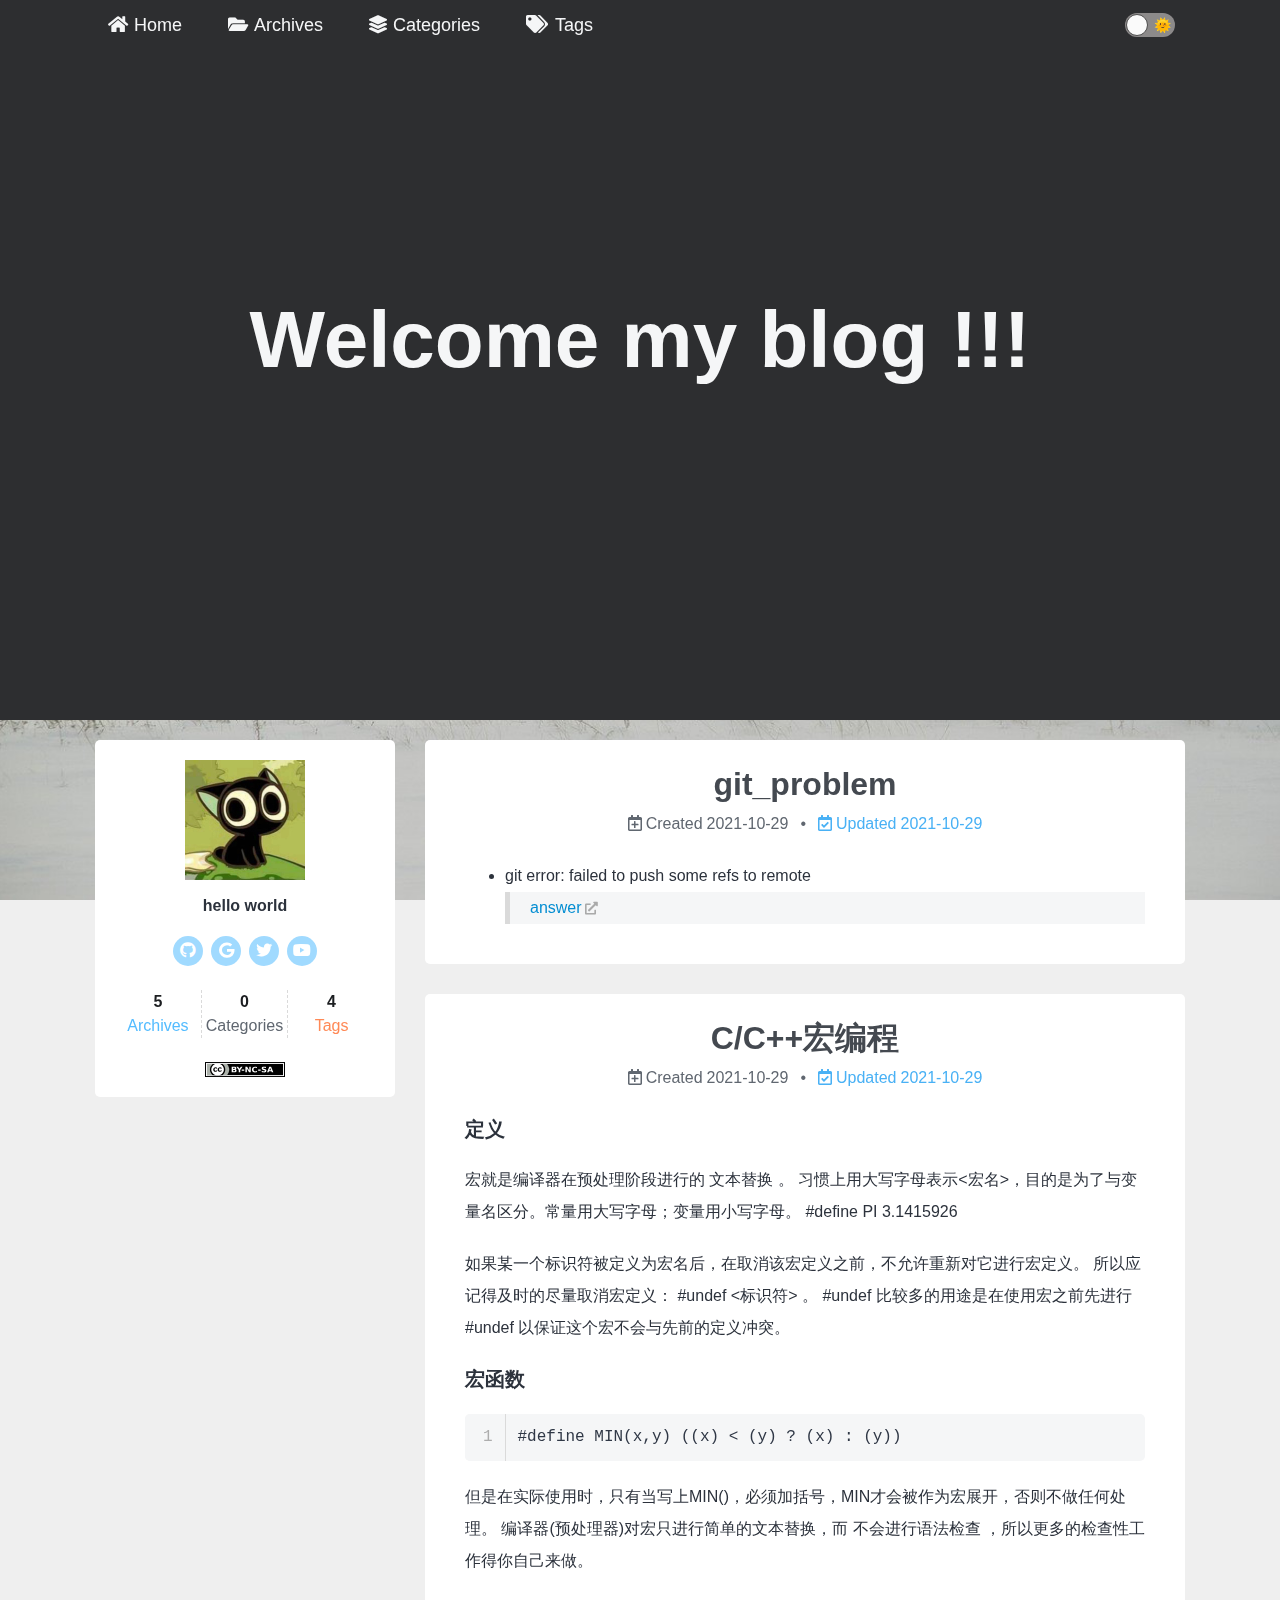
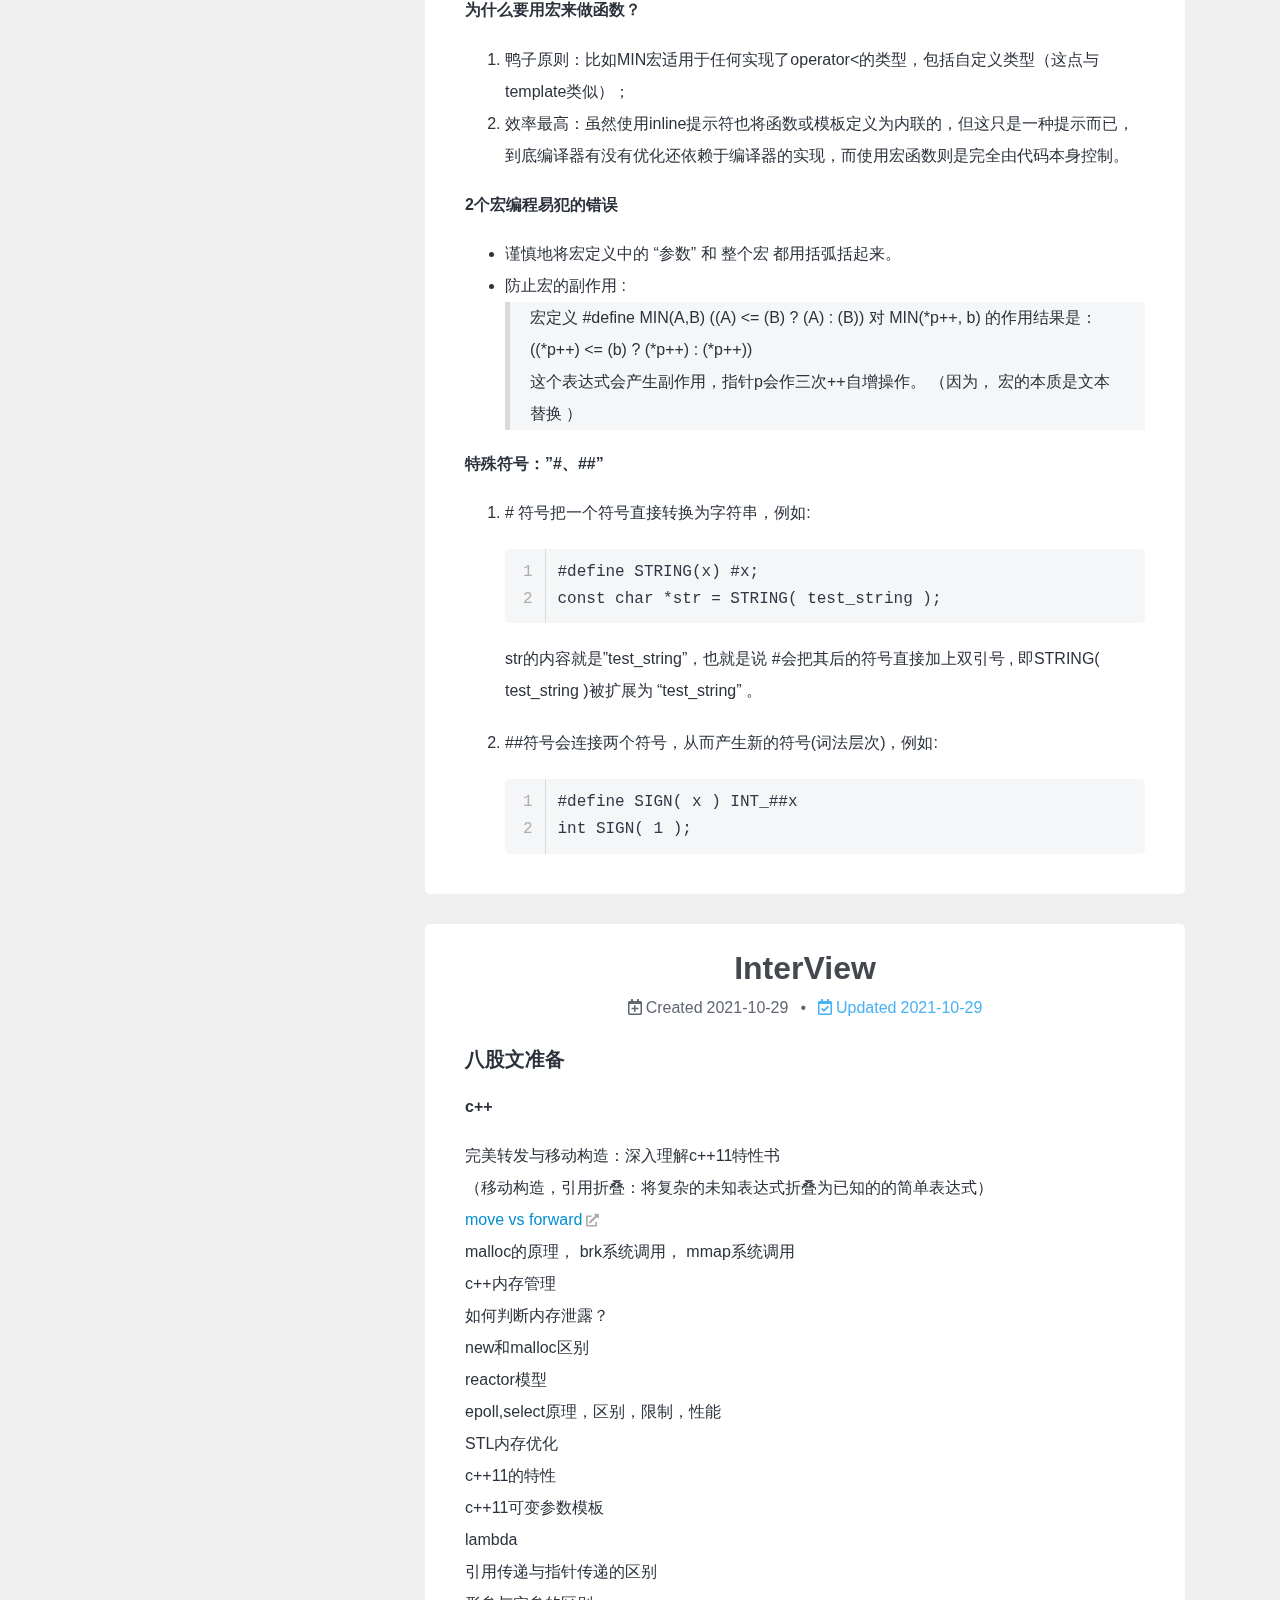
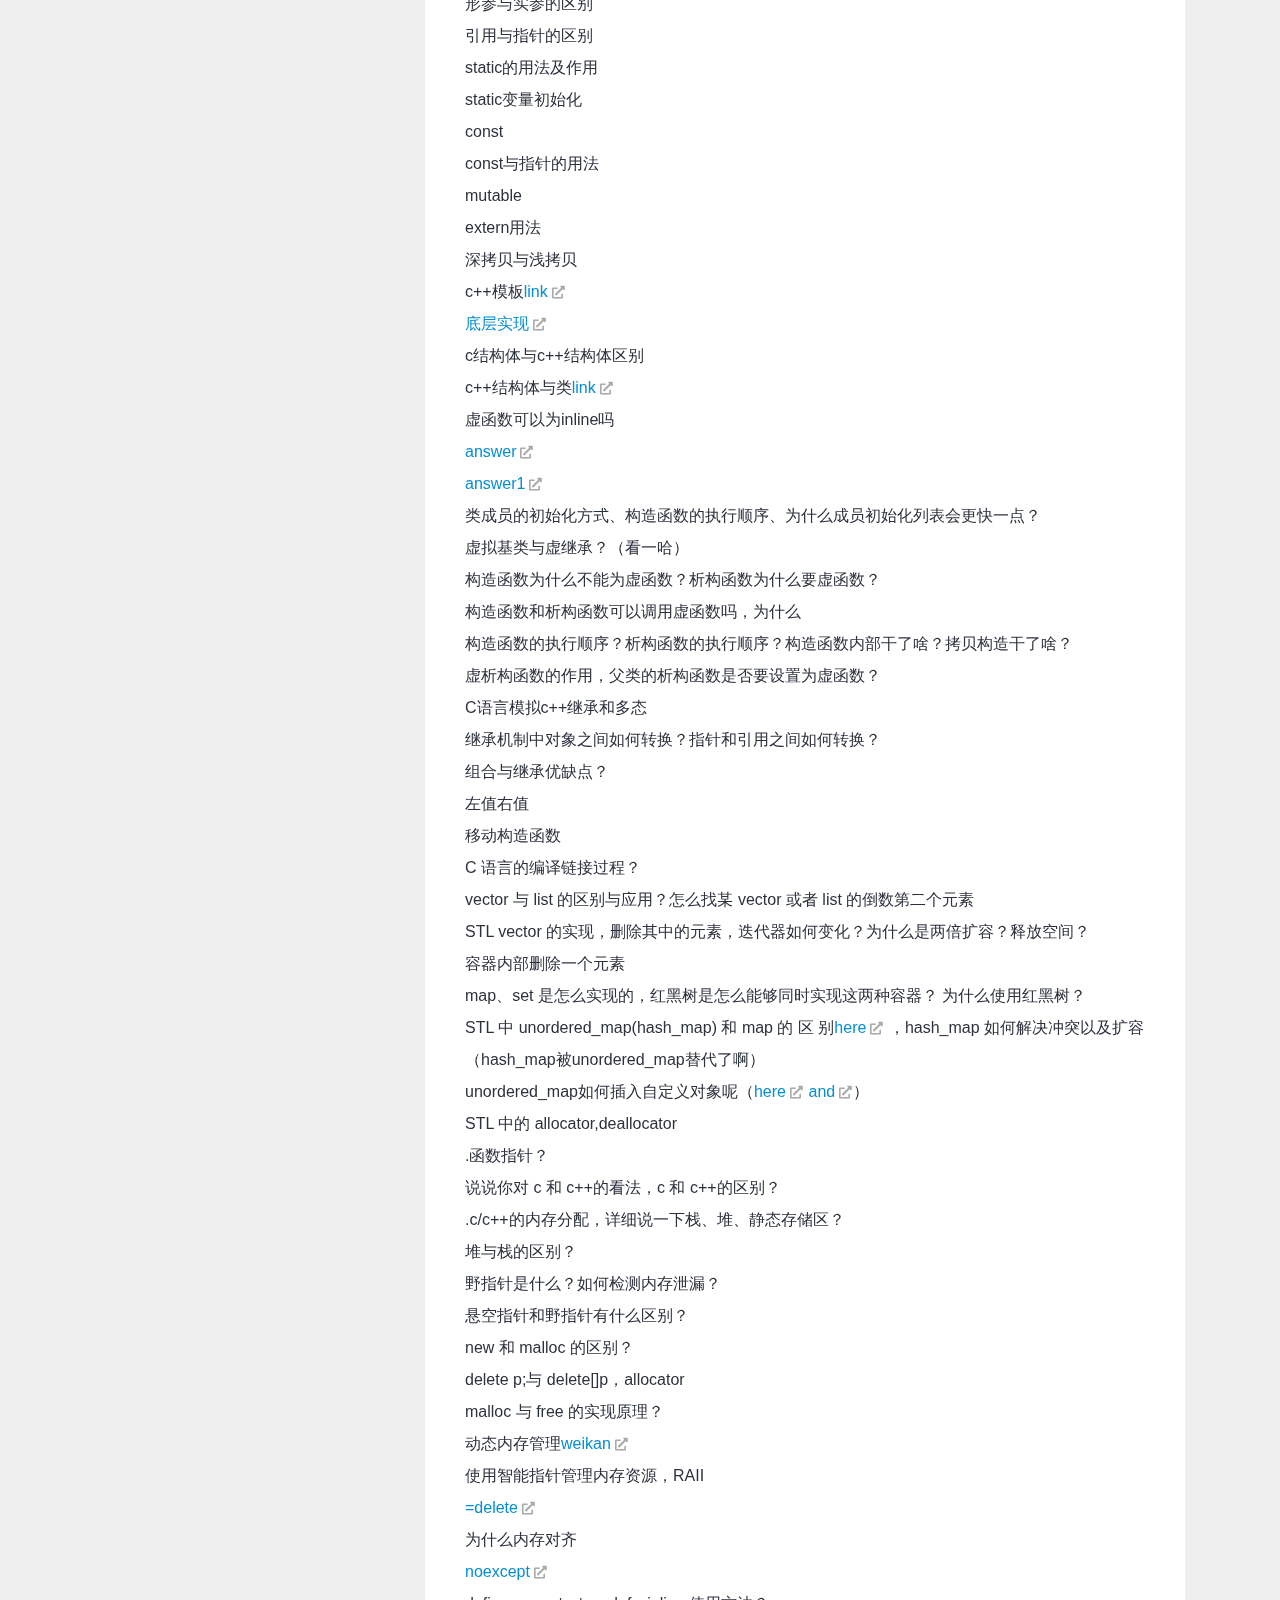
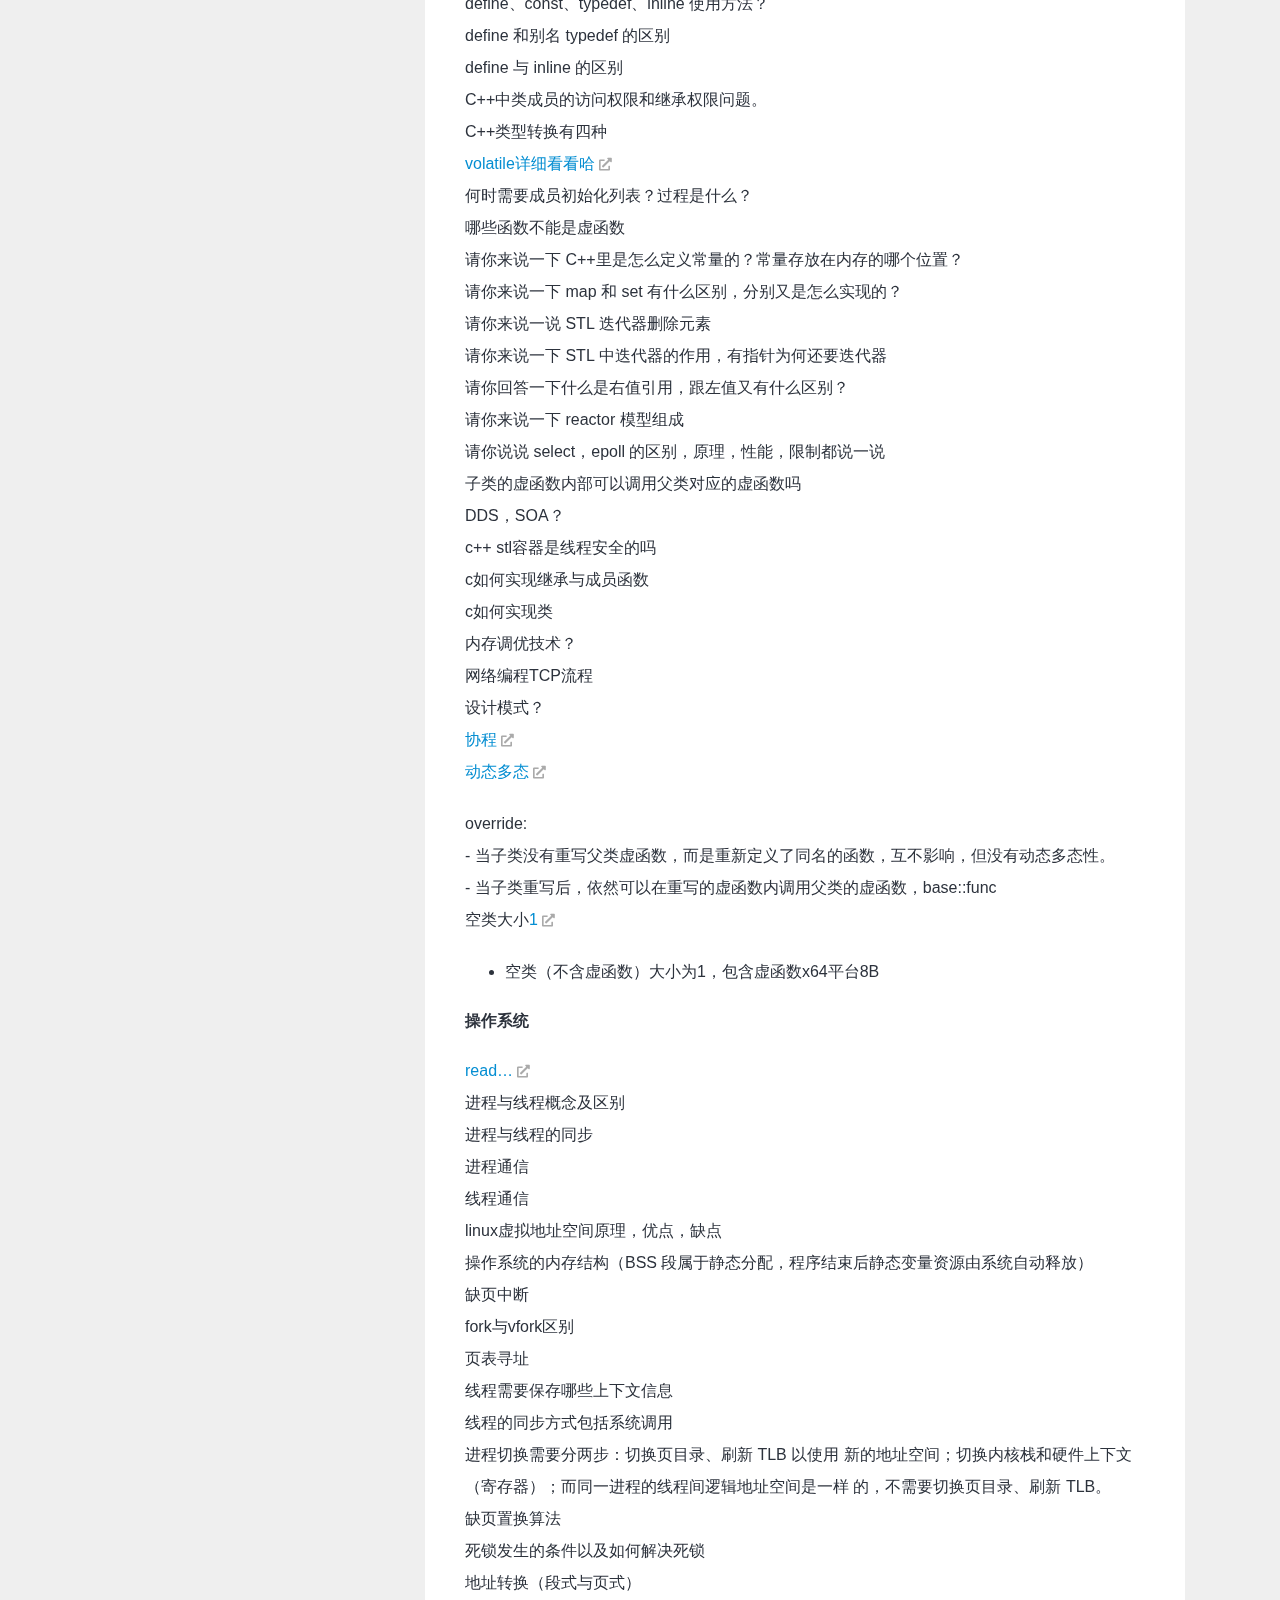
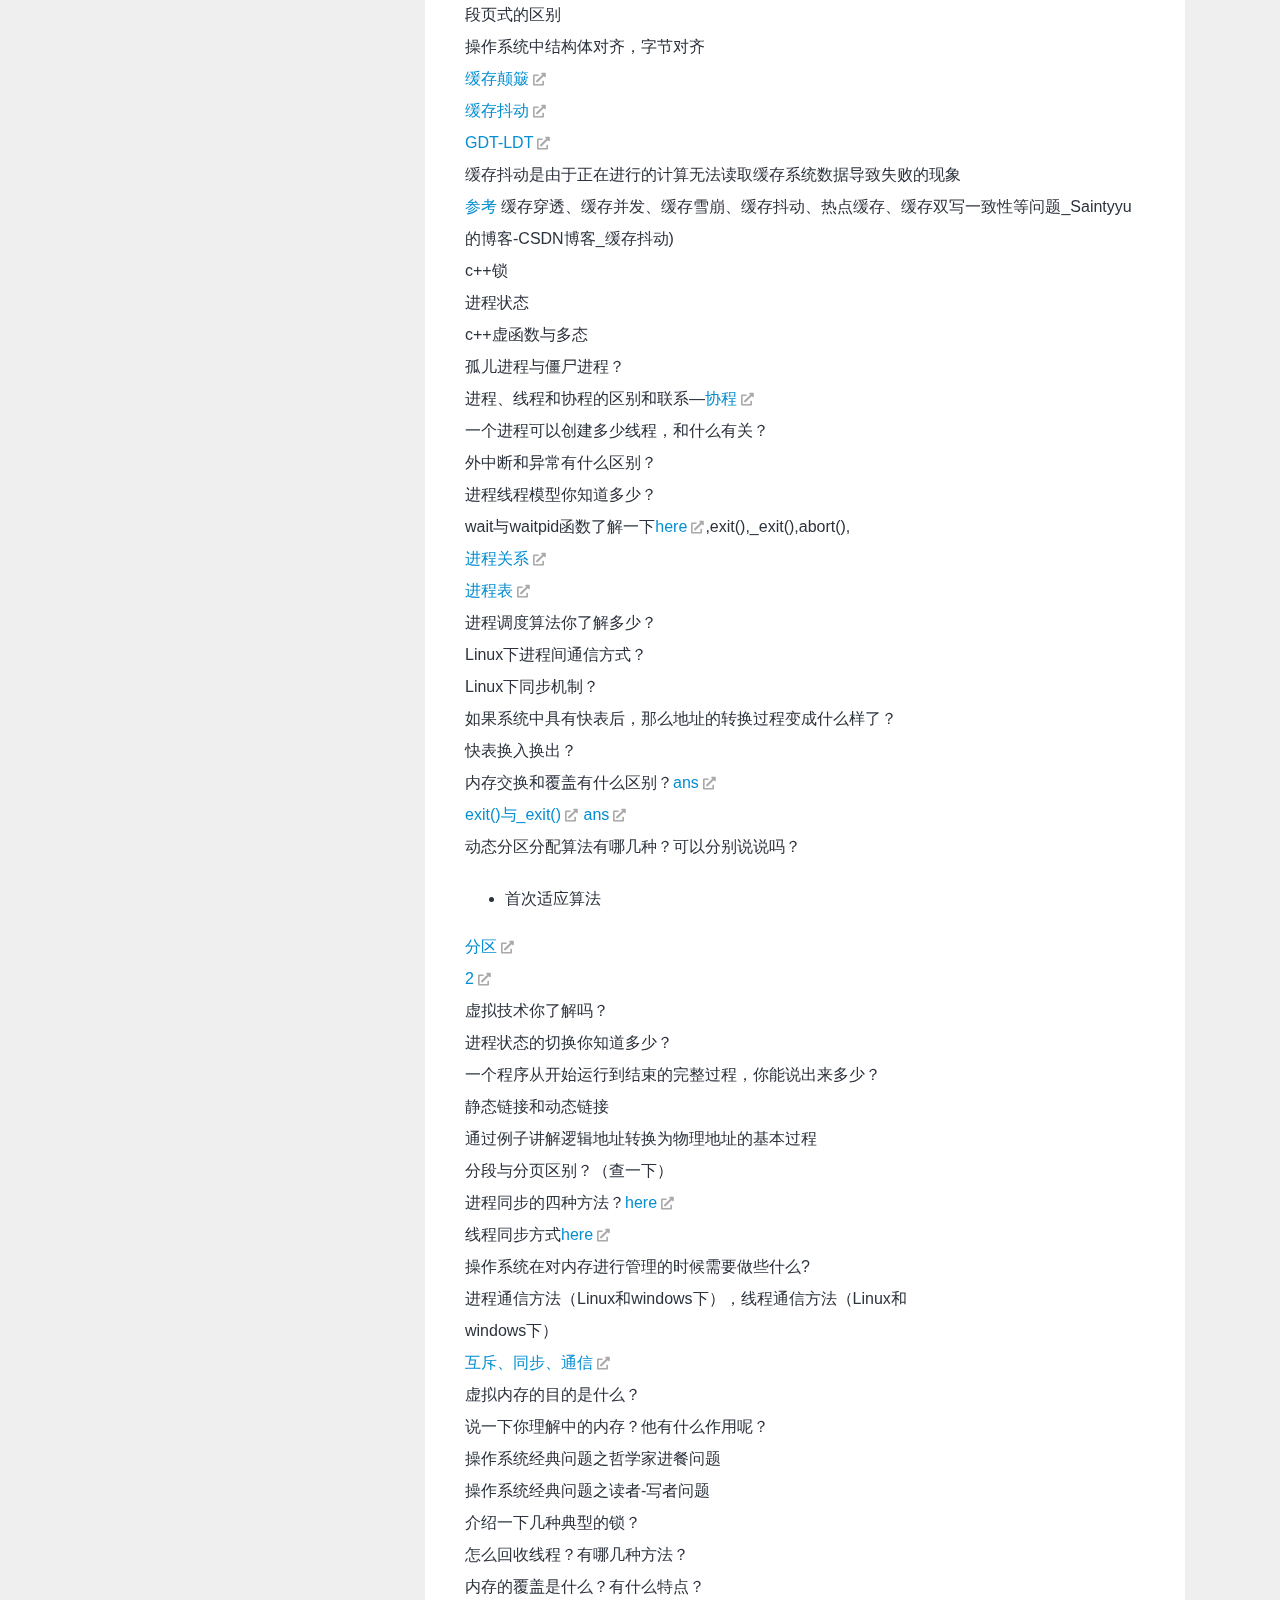
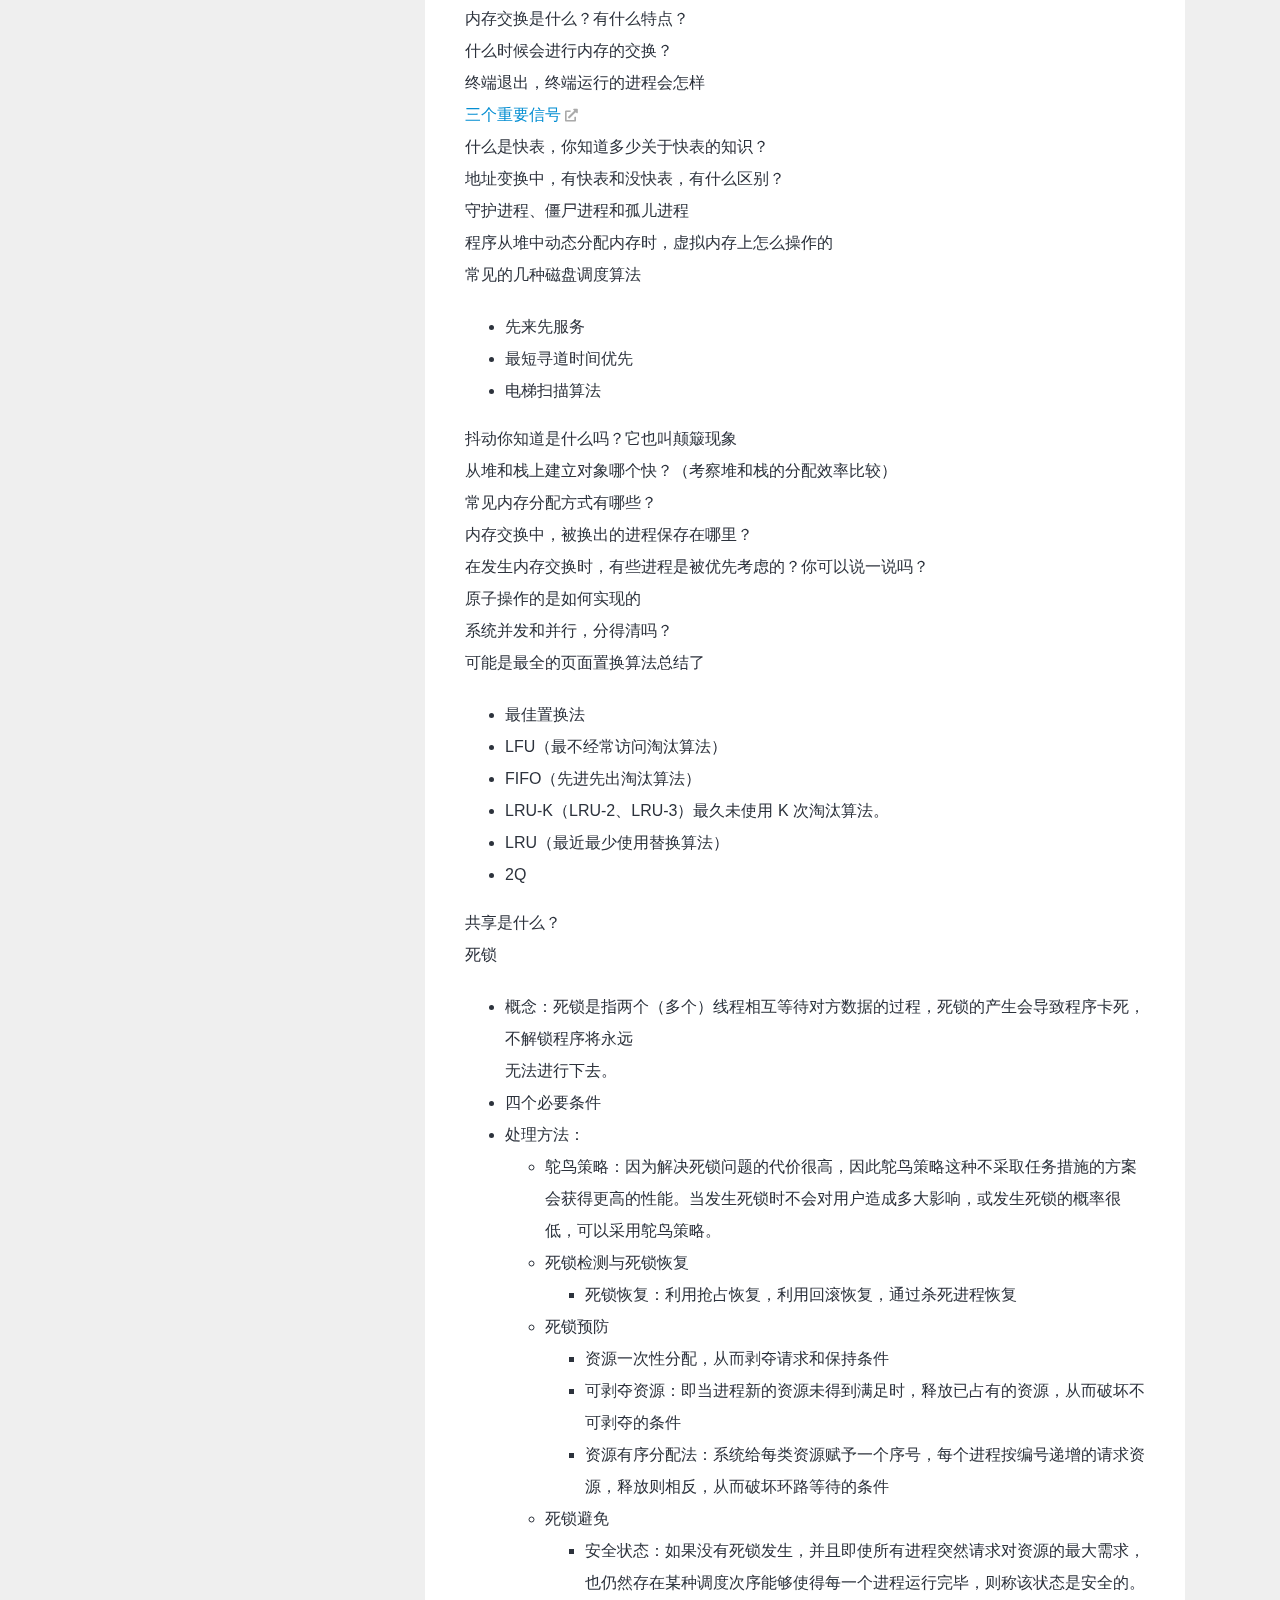
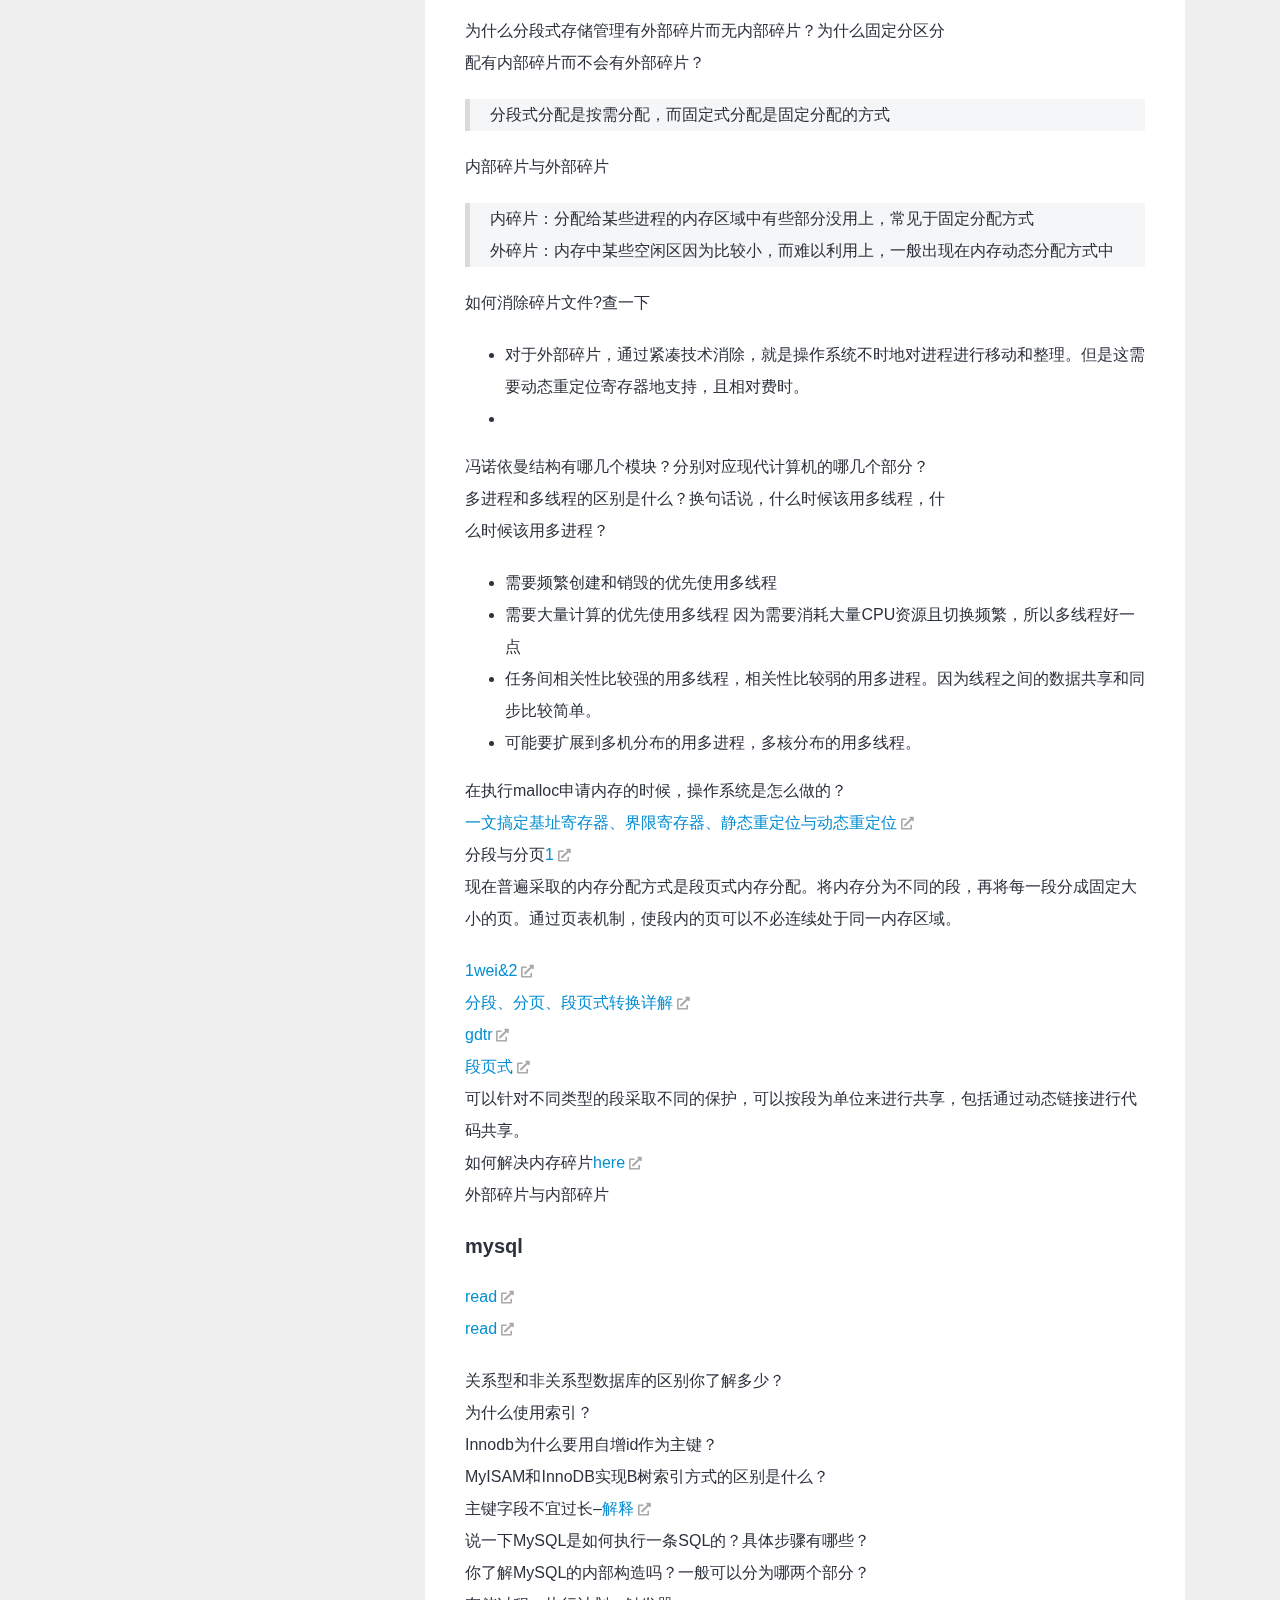
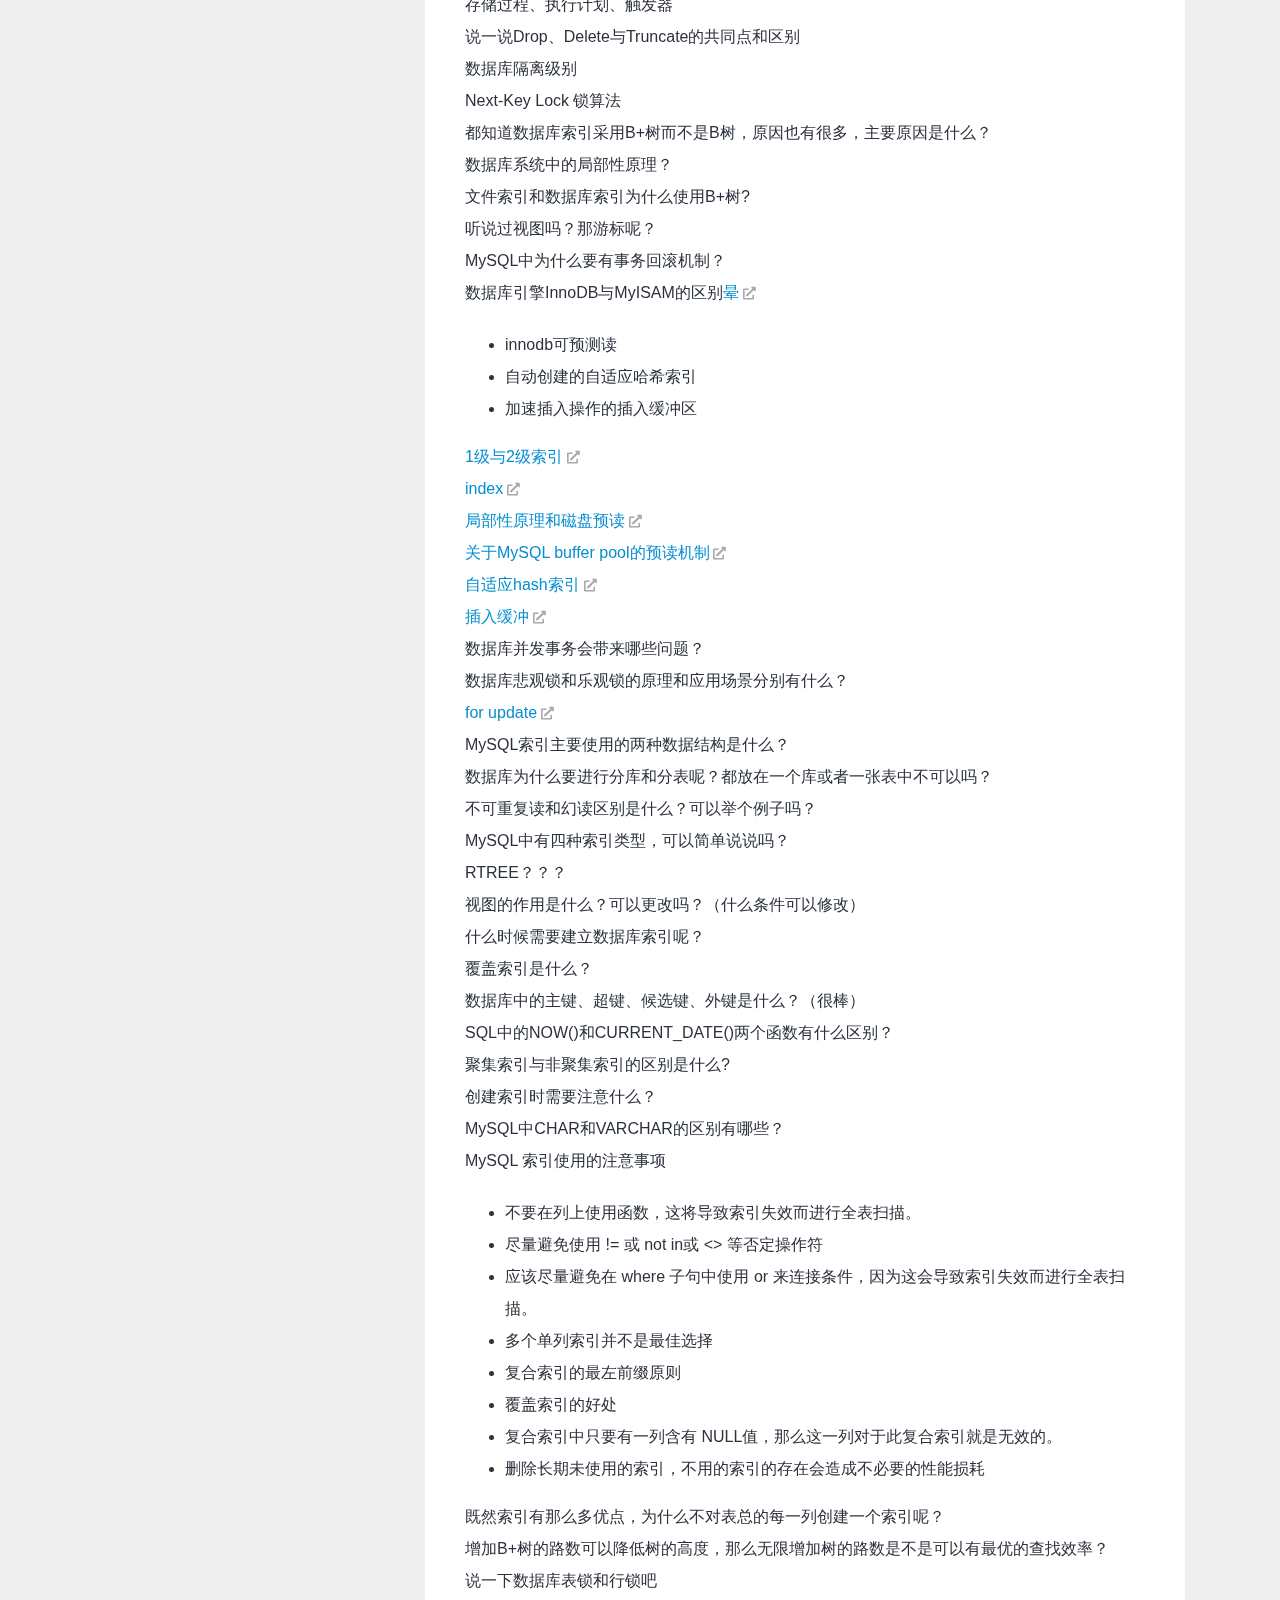
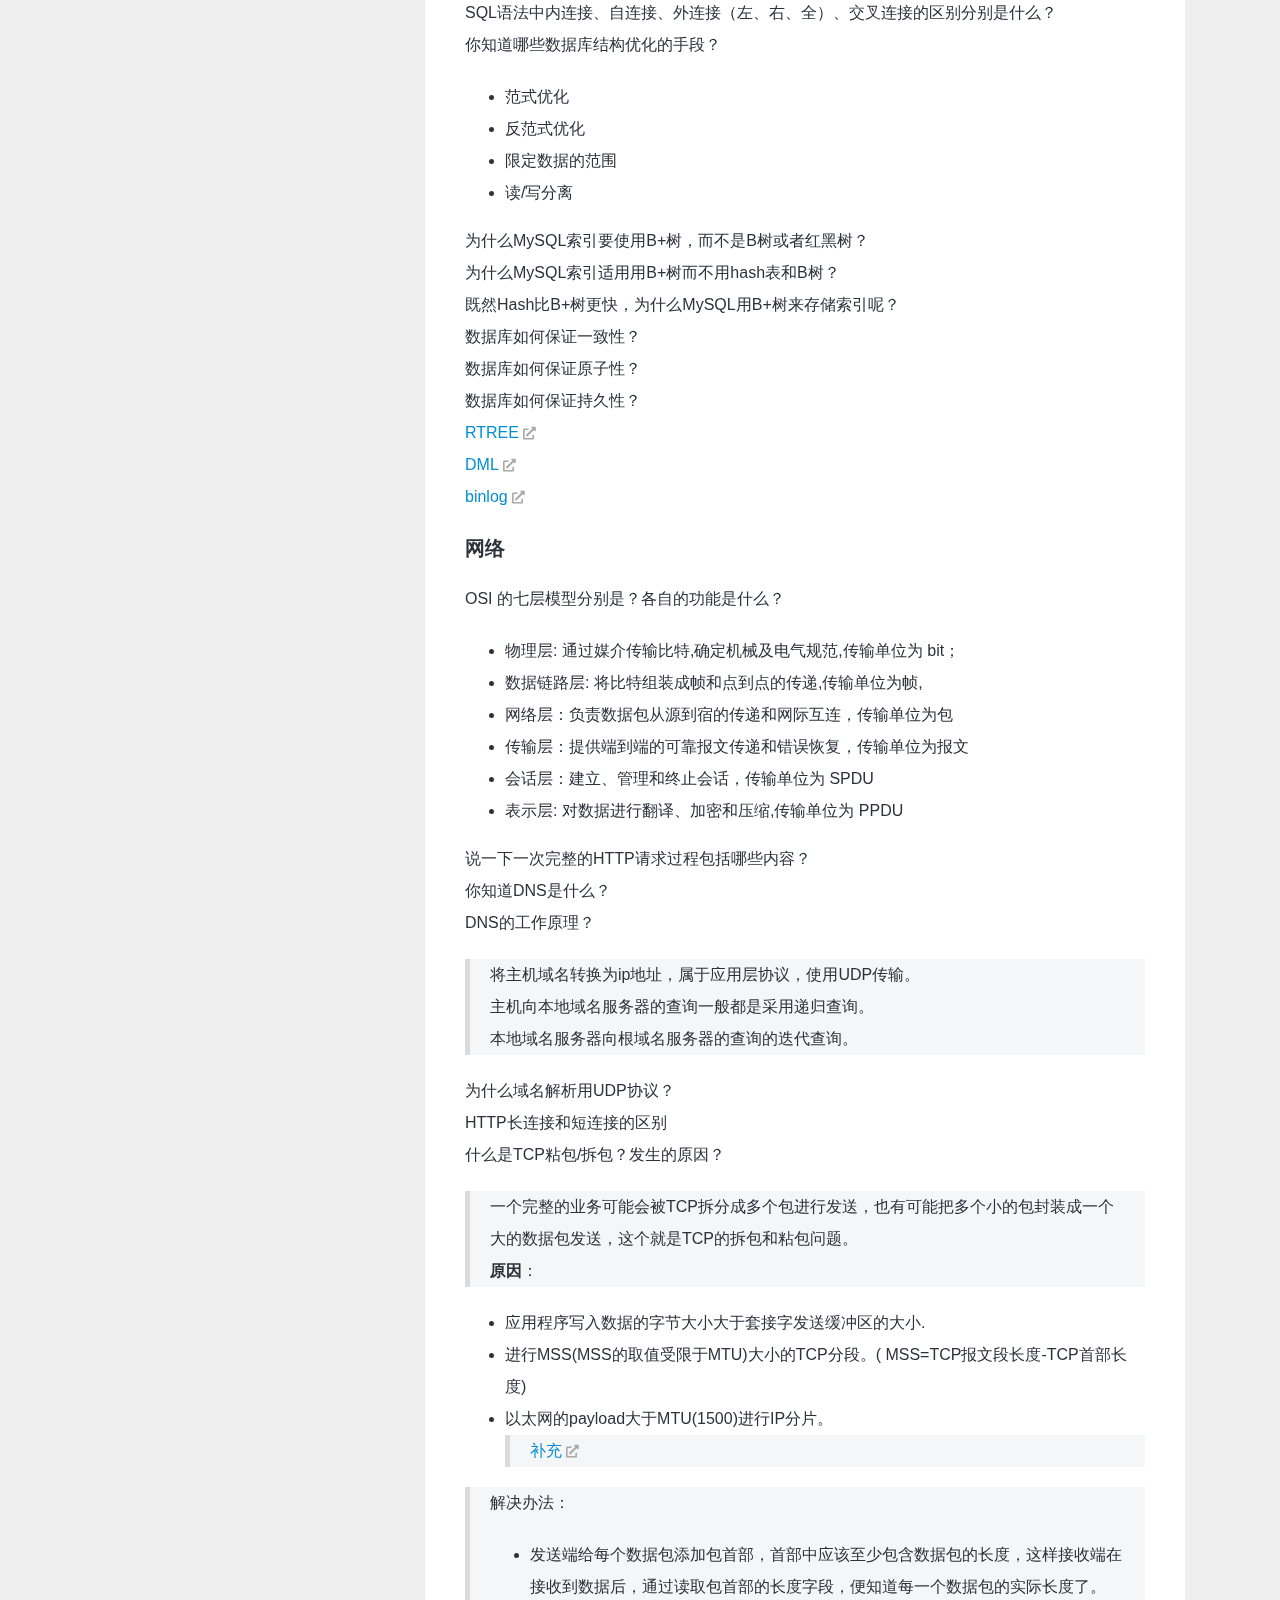
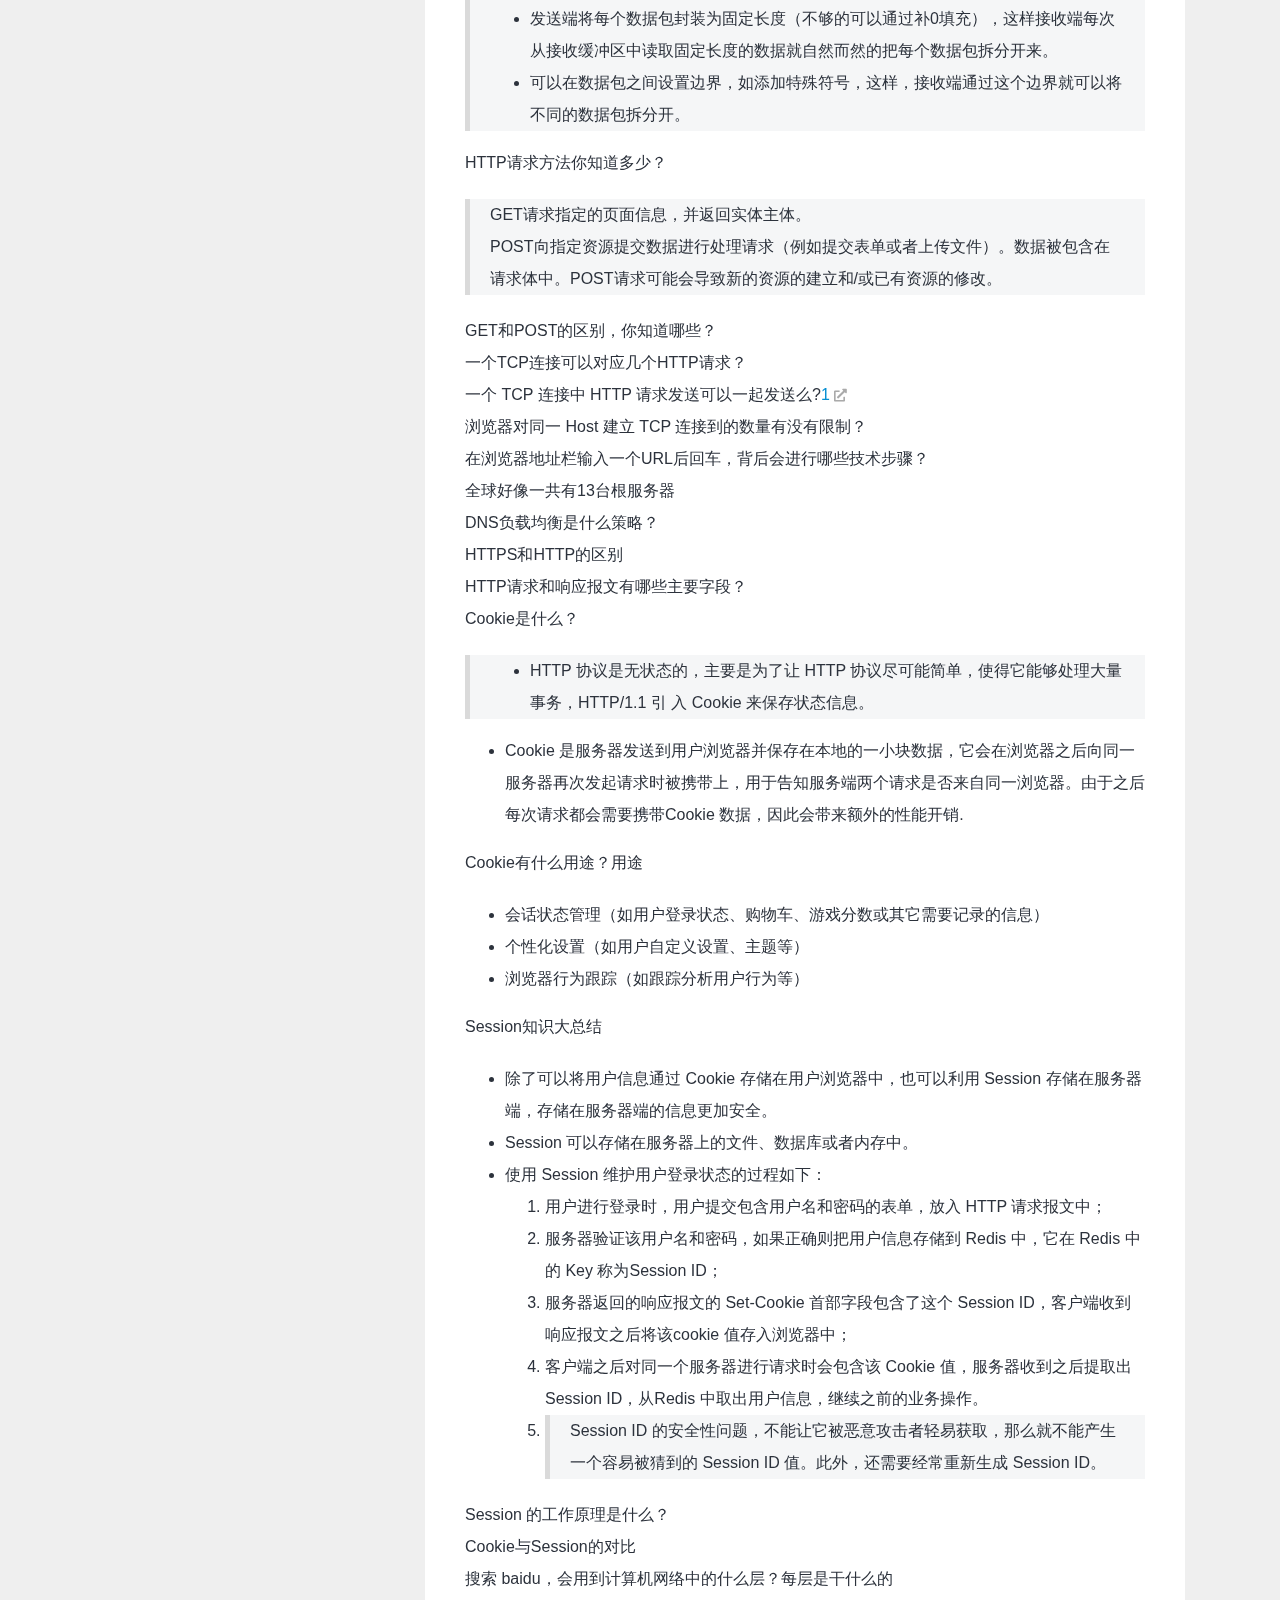
==== commit d7ba5976: "Site updated: 2021-10-29 15:40:50" ====
--- a/index.html
+++ b/index.html
@@ -30,7 +30,624 @@
   sourcePath: {"js":"js","css":"css","images":"images"},
 };
 
-window.CONFIG = CONFIG;</script><meta name="generator" content="Hexo 5.4.0"></head><body><div class="container" id="container"><header class="header" id="header"><div class="header-inner"><nav class="header-nav header-nav--fixed"><div class="header-nav-inner"><div class="header-nav-menubtn"><i class="fas fa-bars"></i></div><div class="header-nav-menu"><div class="header-nav-menu-item"><a class="header-nav-menu-item__link" href="/"></a></div><div class="header-nav-menu-item"><a class="header-nav-menu-item__link" href="/archives/"></a></div><div class="header-nav-menu-item"><a class="header-nav-menu-item__link" href="/categories/"></a></div><div class="header-nav-menu-item"><a class="header-nav-menu-item__link" href="/tags/"></a></div></div><div class="header-nav-mode"><div class="mode"><div class="mode-track"><span class="mode-track-moon"></span><span class="mode-track-sun"></span></div><div class="mode-thumb"></div></div></div></div></nav><div class="header-banner"><div class="header-banner-info"><div class="header-banner-info__title">Welcome my blog !!!</div><div class="header-banner-info__subtitle"></div></div></div></div></header><main class="main" id="main"><div class="main-inner"><div class="content-wrap" id="content-wrap"><div class="content content-home" id="content"><section class="postlist"><article class="postlist-item post"><header class="post-header"><h1 class="post-title"><a class="post-title__link" href="/2021/10/27/redis-learning/">redis_learning</a></h1><div class="post-meta"><span class="post-meta-item post-meta-item--createtime"><span class="post-meta-item__icon"><i class="far fa-calendar-plus"></i></span><span class="post-meta-item__info">Created</span><span class="post-meta-item__value">2021-10-27</span></span><span class="post-meta-item post-meta-item--updatetime"><span class="post-meta-item__icon"><i class="far fa-calendar-check"></i></span><span class="post-meta-item__info">Updated</span><span class="post-meta-item__value">2021-10-28</span></span></div></header><div class="post-body"><div class="post-excerpt">
+window.CONFIG = CONFIG;</script><meta name="generator" content="Hexo 5.4.0"></head><body><div class="container" id="container"><header class="header" id="header"><div class="header-inner"><nav class="header-nav header-nav--fixed"><div class="header-nav-inner"><div class="header-nav-menubtn"><i class="fas fa-bars"></i></div><div class="header-nav-menu"><div class="header-nav-menu-item"><a class="header-nav-menu-item__link" href="/"><span class="header-nav-menu-item__icon"><i class="fas fa-home"></i></span><span class="header-nav-menu-item__text">Home</span></a></div><div class="header-nav-menu-item"><a class="header-nav-menu-item__link" href="/archives/"><span class="header-nav-menu-item__icon"><i class="fas fa-folder-open"></i></span><span class="header-nav-menu-item__text">Archives</span></a></div><div class="header-nav-menu-item"><a class="header-nav-menu-item__link" href="/categories/"><span class="header-nav-menu-item__icon"><i class="fas fa-layer-group"></i></span><span class="header-nav-menu-item__text">Categories</span></a></div><div class="header-nav-menu-item"><a class="header-nav-menu-item__link" href="/tags/"><span class="header-nav-menu-item__icon"><i class="fas fa-tags"></i></span><span class="header-nav-menu-item__text">Tags</span></a></div></div><div class="header-nav-mode"><div class="mode"><div class="mode-track"><span class="mode-track-moon"></span><span class="mode-track-sun"></span></div><div class="mode-thumb"></div></div></div></div></nav><div class="header-banner"><div class="header-banner-info"><div class="header-banner-info__title">Welcome my blog !!!</div><div class="header-banner-info__subtitle"></div></div></div></div></header><main class="main" id="main"><div class="main-inner"><div class="content-wrap" id="content-wrap"><div class="content content-home" id="content"><section class="postlist"><article class="postlist-item post"><header class="post-header"><h1 class="post-title"><a class="post-title__link" href="/2021/10/29/git-problem/">git_problem</a></h1><div class="post-meta"><span class="post-meta-item post-meta-item--createtime"><span class="post-meta-item__icon"><i class="far fa-calendar-plus"></i></span><span class="post-meta-item__info">Created</span><span class="post-meta-item__value">2021-10-29</span></span><span class="post-meta-item post-meta-item--updatetime"><span class="post-meta-item__icon"><i class="far fa-calendar-check"></i></span><span class="post-meta-item__info">Updated</span><span class="post-meta-item__value">2021-10-29</span></span></div></header><div class="post-body"><div class="post-excerpt"><ul>
+<li>git error: failed to push some refs to remote<blockquote>
+<p><span class="exturl"><a class="exturl__link"   target="_blank" rel="noopener" href="https://stackoverflow.com/questions/24114676/git-error-failed-to-push-some-refs-to-remote" >answer</a><span class="exturl__icon"><i class="fas fa-external-link-alt"></i></span></span></p>
+</blockquote>
+</li>
+</ul>
+</div></div></article><article class="postlist-item post"><header class="post-header"><h1 class="post-title"><a class="post-title__link" href="/2021/10/29/C-C-%E5%AE%8F%E7%BC%96%E7%A8%8B/">C/C++宏编程</a></h1><div class="post-meta"><span class="post-meta-item post-meta-item--createtime"><span class="post-meta-item__icon"><i class="far fa-calendar-plus"></i></span><span class="post-meta-item__info">Created</span><span class="post-meta-item__value">2021-10-29</span></span><span class="post-meta-item post-meta-item--updatetime"><span class="post-meta-item__icon"><i class="far fa-calendar-check"></i></span><span class="post-meta-item__info">Updated</span><span class="post-meta-item__value">2021-10-29</span></span></div></header><div class="post-body"><div class="post-excerpt">
+        <h3 id="定义"   >
+          <a href="#定义" class="heading-link"><i class="fas fa-link"></i></a><a href="#定义" class="headerlink" title="定义"></a>定义</h3>
+      <p>宏就是编译器在预处理阶段进行的 文本替换 。 习惯上用大写字母表示&lt;宏名&gt;，目的是为了与变量名区分。常量用大写字母；变量用小写字母。 #define PI 3.1415926</p>
+<p>如果某一个标识符被定义为宏名后，在取消该宏定义之前，不允许重新对它进行宏定义。 所以应记得及时的尽量取消宏定义： #undef &lt;标识符&gt; 。 #undef 比较多的用途是在使用宏之前先进行 #undef 以保证这个宏不会与先前的定义冲突。</p>
+
+        <h3 id="宏函数"   >
+          <a href="#宏函数" class="heading-link"><i class="fas fa-link"></i></a><a href="#宏函数" class="headerlink" title="宏函数"></a>宏函数</h3>
+      <figure class="highlight plaintext"><div class="table-container"><table><tr><td class="gutter"><pre><span class="line">1</span><br></pre></td><td class="code"><pre><span class="line">#define MIN(x,y) ((x) &lt; (y) ? (x) : (y))</span><br></pre></td></tr></table></div></figure>
+<p>但是在实际使用时，只有当写上MIN()，必须加括号，MIN才会被作为宏展开，否则不做任何处理。 编译器(预处理器)对宏只进行简单的文本替换，而 不会进行语法检查 ，所以更多的检查性工作得你自己来做。</p>
+
+        <h4 id="为什么要用宏来做函数？"   >
+          <a href="#为什么要用宏来做函数？" class="heading-link"><i class="fas fa-link"></i></a><a href="#为什么要用宏来做函数？" class="headerlink" title="为什么要用宏来做函数？"></a>为什么要用宏来做函数？</h4>
+      <ol>
+<li>鸭子原则：比如MIN宏适用于任何实现了operator&lt;的类型，包括自定义类型（这点与template类似）；</li>
+<li>效率最高：虽然使用inline提示符也将函数或模板定义为内联的，但这只是一种提示而已，到底编译器有没有优化还依赖于编译器的实现，而使用宏函数则是完全由代码本身控制。</li>
+</ol>
+
+        <h4 id="2个宏编程易犯的错误"   >
+          <a href="#2个宏编程易犯的错误" class="heading-link"><i class="fas fa-link"></i></a><a href="#2个宏编程易犯的错误" class="headerlink" title="2个宏编程易犯的错误"></a>2个宏编程易犯的错误</h4>
+      <ul>
+<li>谨慎地将宏定义中的 “参数” 和 整个宏 都用括弧括起来。</li>
+<li>防止宏的副作用 :<blockquote>
+<p>宏定义 #define MIN(A,B) ((A) &lt;= (B) ? (A) : (B)) 对 MIN(*p++, b) 的作用结果是： ((*p++) &lt;= (b) ? (*p++) : (*p++))<br>这个表达式会产生副作用，指针p会作三次++自增操作。 （因为， 宏的本质是文本替换 ）</p>
+</blockquote>
+</li>
+</ul>
+
+        <h4 id="特殊符号：”-、-”"   >
+          <a href="#特殊符号：”-、-”" class="heading-link"><i class="fas fa-link"></i></a><a href="#特殊符号：”-、-”" class="headerlink" title="特殊符号：”#、##”"></a>特殊符号：”#、##”</h4>
+      <ol>
+<li><p># 符号把一个符号直接转换为字符串，例如:</p>
+<figure class="highlight plaintext"><div class="table-container"><table><tr><td class="gutter"><pre><span class="line">1</span><br><span class="line">2</span><br></pre></td><td class="code"><pre><span class="line">#define STRING(x) #x;</span><br><span class="line">const char *str = STRING( test_string );</span><br></pre></td></tr></table></div></figure>
+<p>str的内容就是”test_string”，也就是说 #会把其后的符号直接加上双引号 , 即STRING( test_string )被扩展为 “test_string” 。</p>
+</li>
+<li><p>##符号会连接两个符号，从而产生新的符号(词法层次)，例如:</p>
+<figure class="highlight plaintext"><div class="table-container"><table><tr><td class="gutter"><pre><span class="line">1</span><br><span class="line">2</span><br></pre></td><td class="code"><pre><span class="line">#define SIGN( x ) INT_##x</span><br><span class="line">int SIGN( 1 );</span><br></pre></td></tr></table></div></figure></li>
+</ol>
+</div></div></article><article class="postlist-item post"><header class="post-header"><h1 class="post-title"><a class="post-title__link" href="/2021/10/29/InterView/">InterView</a></h1><div class="post-meta"><span class="post-meta-item post-meta-item--createtime"><span class="post-meta-item__icon"><i class="far fa-calendar-plus"></i></span><span class="post-meta-item__info">Created</span><span class="post-meta-item__value">2021-10-29</span></span><span class="post-meta-item post-meta-item--updatetime"><span class="post-meta-item__icon"><i class="far fa-calendar-check"></i></span><span class="post-meta-item__info">Updated</span><span class="post-meta-item__value">2021-10-29</span></span></div></header><div class="post-body"><div class="post-excerpt">
+        <h3 id="八股文准备"   >
+          <a href="#八股文准备" class="heading-link"><i class="fas fa-link"></i></a><a href="#八股文准备" class="headerlink" title="八股文准备"></a>八股文准备</h3>
+      
+        <h4 id="c"   >
+          <a href="#c" class="heading-link"><i class="fas fa-link"></i></a><a href="#c" class="headerlink" title="c++"></a>c++</h4>
+      <p>完美转发与移动构造：深入理解c++11特性书<br>（移动构造，引用折叠：将复杂的未知表达式折叠为已知的的简单表达式）<br><span class="exturl"><a class="exturl__link"   target="_blank" rel="noopener" href="https://www.jianshu.com/p/b90d1091a4ff" >move vs forward</a><span class="exturl__icon"><i class="fas fa-external-link-alt"></i></span></span><br>malloc的原理， brk系统调用， mmap系统调用<br>c++内存管理<br>如何判断内存泄露？<br>new和malloc区别<br>reactor模型<br>epoll,select原理，区别，限制，性能<br>STL内存优化<br>c++11的特性<br>c++11可变参数模板<br>lambda<br>引用传递与指针传递的区别<br>形参与实参的区别<br>引用与指针的区别<br>static的用法及作用<br>static变量初始化<br>const<br>const与指针的用法<br>mutable<br>extern用法<br>深拷贝与浅拷贝<br>c++模板<span class="exturl"><a class="exturl__link"   target="_blank" rel="noopener" href="https://www.runoob.com/w3cnote/c-templates-detail.html" >link</a><span class="exturl__icon"><i class="fas fa-external-link-alt"></i></span></span><br><span class="exturl"><a class="exturl__link"   target="_blank" rel="noopener" href="https://blog.csdn.net/baidu_28312631/article/details/47975385" >底层实现</a><span class="exturl__icon"><i class="fas fa-external-link-alt"></i></span></span><br>c结构体与c++结构体区别<br>c++结构体与类<span class="exturl"><a class="exturl__link"   target="_blank" rel="noopener" href="https://www.cnblogs.com/xumaomao/articles/11042772.html" >link</a><span class="exturl__icon"><i class="fas fa-external-link-alt"></i></span></span><br>虚函数可以为inline吗<br><span class="exturl"><a class="exturl__link"   target="_blank" rel="noopener" href="https://blog.csdn.net/flydreamforever/article/details/61429140" >answer</a><span class="exturl__icon"><i class="fas fa-external-link-alt"></i></span></span><br><span class="exturl"><a class="exturl__link"   target="_blank" rel="noopener" href="https://blog.csdn.net/shltsh/article/details/45999947" >answer1</a><span class="exturl__icon"><i class="fas fa-external-link-alt"></i></span></span><br>类成员的初始化方式、构造函数的执行顺序、为什么成员初始化列表会更快一点？<br>虚拟基类与虚继承？（看一哈）<br>构造函数为什么不能为虚函数？析构函数为什么要虚函数？<br>构造函数和析构函数可以调用虚函数吗，为什么<br>构造函数的执行顺序？析构函数的执行顺序？构造函数内部干了啥？拷贝构造干了啥？<br>虚析构函数的作用，父类的析构函数是否要设置为虚函数？<br>C语言模拟c++继承和多态<br>继承机制中对象之间如何转换？指针和引用之间如何转换？<br>组合与继承优缺点？<br>左值右值<br>移动构造函数<br>C 语言的编译链接过程？<br>vector 与 list 的区别与应用？怎么找某 vector 或者 list 的倒数第二个元素<br>STL vector 的实现，删除其中的元素，迭代器如何变化？为什么是两倍扩容？释放空间？<br>容器内部删除一个元素<br>map、set 是怎么实现的，红黑树是怎么能够同时实现这两种容器？ 为什么使用红黑树？<br>STL 中 unordered_map(hash_map) 和 map 的 区 别<span class="exturl"><a class="exturl__link"   target="_blank" rel="noopener" href="https://blog.csdn.net/qq_21997625/article/details/84672775" >here</a><span class="exturl__icon"><i class="fas fa-external-link-alt"></i></span></span> ，hash_map 如何解决冲突以及扩容（hash_map被unordered_map替代了啊）<br>unordered_map如何插入自定义对象呢（<span class="exturl"><a class="exturl__link"   target="_blank" rel="noopener" href="https://www.cnblogs.com/jasmineTang/p/14369296.html" >here</a><span class="exturl__icon"><i class="fas fa-external-link-alt"></i></span></span> <span class="exturl"><a class="exturl__link"   target="_blank" rel="noopener" href="https://www.cnblogs.com/crazy-machine/articles/6639347.html" >and</a><span class="exturl__icon"><i class="fas fa-external-link-alt"></i></span></span>）<br>STL 中的 allocator,deallocator<br>.函数指针？<br>说说你对 c 和 c++的看法，c 和 c++的区别？<br>.c/c++的内存分配，详细说一下栈、堆、静态存储区？<br>堆与栈的区别？<br>野指针是什么？如何检测内存泄漏？<br>悬空指针和野指针有什么区别？<br>new 和 malloc 的区别？<br>delete p;与 delete[]p，allocator<br>malloc 与 free 的实现原理？<br>动态内存管理<span class="exturl"><a class="exturl__link"   target="_blank" rel="noopener" href="http://data.biancheng.net/view/52.html" >weikan</a><span class="exturl__icon"><i class="fas fa-external-link-alt"></i></span></span><br>使用智能指针管理内存资源，RAII<br><span class="exturl"><a class="exturl__link"   target="_blank" rel="noopener" href="https://blog.csdn.net/qq_29996285/article/details/84851745" >=delete</a><span class="exturl__icon"><i class="fas fa-external-link-alt"></i></span></span><br>为什么内存对齐<br><span class="exturl"><a class="exturl__link"   target="_blank" rel="noopener" href="https://www.cnblogs.com/sword03/p/10020344.html" >noexcept</a><span class="exturl__icon"><i class="fas fa-external-link-alt"></i></span></span><br>define、const、typedef、inline 使用方法？<br>define 和别名 typedef 的区别<br>define 与 inline 的区别<br>C++中类成员的访问权限和继承权限问题。<br>C++类型转换有四种<br><span class="exturl"><a class="exturl__link"   target="_blank" rel="noopener" href="https://blog.csdn.net/weixin_44363885/article/details/92838607" >volatile详细看看哈</a><span class="exturl__icon"><i class="fas fa-external-link-alt"></i></span></span><br>何时需要成员初始化列表？过程是什么？<br>哪些函数不能是虚函数<br>请你来说一下 C++里是怎么定义常量的？常量存放在内存的哪个位置？<br>请你来说一下 map 和 set 有什么区别，分别又是怎么实现的？<br>请你来说一说 STL 迭代器删除元素<br>请你来说一下 STL 中迭代器的作用，有指针为何还要迭代器<br>请你回答一下什么是右值引用，跟左值又有什么区别？<br>请你来说一下 reactor 模型组成<br>请你说说 select，epoll 的区别，原理，性能，限制都说一说<br>子类的虚函数内部可以调用父类对应的虚函数吗<br>DDS，SOA？<br>c++ stl容器是线程安全的吗<br>c如何实现继承与成员函数<br>c如何实现类<br>内存调优技术？<br>网络编程TCP流程<br>设计模式？<br><span class="exturl"><a class="exturl__link"   target="_blank" rel="noopener" href="https://www.jianshu.com/p/6dde7f92951e" >协程</a><span class="exturl__icon"><i class="fas fa-external-link-alt"></i></span></span><br><span class="exturl"><a class="exturl__link"   target="_blank" rel="noopener" href="https://mp.weixin.qq.com/s?__biz=MzkyMjIxMzIxNA==&mid=2247485303&idx=1&sn=985f6128d6910a3f7376f10b61ce03f7&chksm=c1f68946f6810050e21b70ff44e7f302f355e63213a5139aaaf9b482ce44a13b9c98efcb68e4&token=760577494&lang=zh_CN#rd" >动态多态</a><span class="exturl__icon"><i class="fas fa-external-link-alt"></i></span></span></p>
+<p>override:<br>    - 当子类没有重写父类虚函数，而是重新定义了同名的函数，互不影响，但没有动态多态性。<br>    - 当子类重写后，依然可以在重写的虚函数内调用父类的虚函数，base::func<br>空类大小<span class="exturl"><a class="exturl__link"   target="_blank" rel="noopener" href="https://blog.csdn.net/lihao21/article/details/47973609" >1</a><span class="exturl__icon"><i class="fas fa-external-link-alt"></i></span></span></p>
+<ul>
+<li>空类（不含虚函数）大小为1，包含虚函数x64平台8B</li>
+</ul>
+
+        <h4 id="操作系统"   >
+          <a href="#操作系统" class="heading-link"><i class="fas fa-link"></i></a><a href="#操作系统" class="headerlink" title="操作系统"></a>操作系统</h4>
+      <p><span class="exturl"><a class="exturl__link"   target="_blank" rel="noopener" href="https://www.ofweek.com/ai/2021-04/ART-201715-11000-30495589_2.html" >read…</a><span class="exturl__icon"><i class="fas fa-external-link-alt"></i></span></span><br>进程与线程概念及区别<br>进程与线程的同步<br>进程通信<br>线程通信<br>linux虚拟地址空间原理，优点，缺点<br>操作系统的内存结构（BSS 段属于静态分配，程序结束后静态变量资源由系统自动释放）<br>缺页中断<br>fork与vfork区别<br>页表寻址<br>线程需要保存哪些上下文信息<br>线程的同步方式包括系统调用<br>进程切换需要分两步：切换页目录、刷新 TLB 以使用 新的地址空间；切换内核栈和硬件上下文（寄存器）；而同一进程的线程间逻辑地址空间是一样 的，不需要切换页目录、刷新 TLB。<br>缺页置换算法<br>死锁发生的条件以及如何解决死锁<br>地址转换（段式与页式）<br>段页式的区别<br>操作系统中结构体对齐，字节对齐<br><span class="exturl"><a class="exturl__link"   target="_blank" rel="noopener" href="https://blog.csdn.net/dd2016124/article/details/113868151?utm_medium=distribute.pc_relevant_download.none-task-blog-2~default~BlogCommendFromBaidu~default-3.test_version_3&depth_1-utm_source=distribute.pc_relevant_download.none-task-blog-2~default~BlogCommendFromBaidu~default-3.test_version_3" >缓存颠簸</a><span class="exturl__icon"><i class="fas fa-external-link-alt"></i></span></span><br><span class="exturl"><a class="exturl__link"   target="_blank" rel="noopener" href="https://baike.baidu.com/item/%E7%BC%93%E5%AD%98%E6%8A%96%E5%8A%A8/4621847" >缓存抖动</a><span class="exturl__icon"><i class="fas fa-external-link-alt"></i></span></span><br><span class="exturl"><a class="exturl__link"   target="_blank" rel="noopener" href="https://blog.csdn.net/billpig/article/details/5833980" >GDT-LDT</a><span class="exturl__icon"><i class="fas fa-external-link-alt"></i></span></span><br>缓存抖动是由于正在进行的计算无法读取缓存系统数据导致失败的现象<br><a href="(5%E6%9D%A1%E6%B6%88%E6%81%AF">参考</a> 缓存穿透、缓存并发、缓存雪崩、缓存抖动、热点缓存、缓存双写一致性等问题_Saintyyu的博客-CSDN博客_缓存抖动)<br>c++锁<br>进程状态<br>c++虚函数与多态<br>孤儿进程与僵尸进程？<br>进程、线程和协程的区别和联系—<span class="exturl"><a class="exturl__link"   target="_blank" rel="noopener" href="https://www.jianshu.com/p/6dde7f92951e" >协程</a><span class="exturl__icon"><i class="fas fa-external-link-alt"></i></span></span><br>一个进程可以创建多少线程，和什么有关？<br>外中断和异常有什么区别？<br>进程线程模型你知道多少？<br>wait与waitpid函数了解一下<span class="exturl"><a class="exturl__link"   target="_blank" rel="noopener" href="https://blog.csdn.net/yiyi__baby/article/details/45539993" >here</a><span class="exturl__icon"><i class="fas fa-external-link-alt"></i></span></span>,exit(),_exit(),abort(),<br><span class="exturl"><a class="exturl__link"   target="_blank" rel="noopener" href="https://www.cnblogs.com/tianzeng/p/11059284.html" >进程关系</a><span class="exturl__icon"><i class="fas fa-external-link-alt"></i></span></span><br><span class="exturl"><a class="exturl__link"   target="_blank" rel="noopener" href="https://zhuanlan.zhihu.com/p/56251739" >进程表</a><span class="exturl__icon"><i class="fas fa-external-link-alt"></i></span></span><br>进程调度算法你了解多少？<br>Linux下进程间通信方式？<br>Linux下同步机制？<br>如果系统中具有快表后，那么地址的转换过程变成什么样了？<br>快表换入换出？<br>内存交换和覆盖有什么区别？<span class="exturl"><a class="exturl__link"   target="_blank" rel="noopener" href="https://blog.csdn.net/weixin_42229896/article/details/80701209" >ans</a><span class="exturl__icon"><i class="fas fa-external-link-alt"></i></span></span><br><span class="exturl"><a class="exturl__link"   target="_blank" rel="noopener" href="https://blog.csdn.net/weixin_42904113/article/details/99216237?utm_medium=distribute.pc_relevant.none-task-blog-2~default~baidujs_baidulandingword~default-5.base&spm=1001.2101.3001.4242" >exit()与_exit()</a><span class="exturl__icon"><i class="fas fa-external-link-alt"></i></span></span> <span class="exturl"><a class="exturl__link"   target="_blank" rel="noopener" href="https://blog.csdn.net/manonghouyiming/article/details/79880624?utm_medium=distribute.pc_relevant.none-task-blog-2~default~baidujs_title~default-0.base&spm=1001.2101.3001.4242" >ans</a><span class="exturl__icon"><i class="fas fa-external-link-alt"></i></span></span><br>动态分区分配算法有哪几种？可以分别说说吗？</p>
+<ul>
+<li>首次适应算法</li>
+</ul>
+<p><span class="exturl"><a class="exturl__link"   target="_blank" rel="noopener" href="https://blog.csdn.net/weixin_34295316/article/details/89861547" >分区</a><span class="exturl__icon"><i class="fas fa-external-link-alt"></i></span></span><br><span class="exturl"><a class="exturl__link"   target="_blank" rel="noopener" href="https://www.eefocus.com/embedded/434688" >2</a><span class="exturl__icon"><i class="fas fa-external-link-alt"></i></span></span><br>虚拟技术你了解吗？<br>进程状态的切换你知道多少？<br>一个程序从开始运行到结束的完整过程，你能说出来多少？<br>静态链接和动态链接<br>通过例子讲解逻辑地址转换为物理地址的基本过程<br>分段与分页区别？（查一下）<br>进程同步的四种方法？<span class="exturl"><a class="exturl__link"   target="_blank" rel="noopener" href="https://www.cnblogs.com/Allen-rg/p/7172958.html" >here</a><span class="exturl__icon"><i class="fas fa-external-link-alt"></i></span></span><br>线程同步方式<span class="exturl"><a class="exturl__link"   target="_blank" rel="noopener" href="https://blog.csdn.net/wuhuagu_wuhuaguo/article/details/78591330" >here</a><span class="exturl__icon"><i class="fas fa-external-link-alt"></i></span></span><br>操作系统在对内存进行管理的时候需要做些什么?<br>进程通信方法（Linux和windows下），线程通信方法（Linux和<br>windows下）<br><span class="exturl"><a class="exturl__link"   target="_blank" rel="noopener" href="https://blog.csdn.net/weixin_41413441/article/details/80548683" >互斥、同步、通信</a><span class="exturl__icon"><i class="fas fa-external-link-alt"></i></span></span><br>虚拟内存的目的是什么？<br>说一下你理解中的内存？他有什么作用呢？<br>操作系统经典问题之哲学家进餐问题<br>操作系统经典问题之读者-写者问题<br>介绍一下几种典型的锁？<br>怎么回收线程？有哪几种方法？<br>内存的覆盖是什么？有什么特点？<br>内存交换是什么？有什么特点？<br>什么时候会进行内存的交换？<br>终端退出，终端运行的进程会怎样<br><span class="exturl"><a class="exturl__link"   target="_blank" rel="noopener" href="https://blog.csdn.net/z_ryan/article/details/80952498" >三个重要信号</a><span class="exturl__icon"><i class="fas fa-external-link-alt"></i></span></span><br>什么是快表，你知道多少关于快表的知识？<br>地址变换中，有快表和没快表，有什么区别？<br>守护进程、僵尸进程和孤儿进程<br>程序从堆中动态分配内存时，虚拟内存上怎么操作的<br>常见的几种磁盘调度算法</p>
+<ul>
+<li>先来先服务</li>
+<li>最短寻道时间优先</li>
+<li>电梯扫描算法</li>
+</ul>
+<p>抖动你知道是什么吗？它也叫颠簸现象<br>从堆和栈上建立对象哪个快？（考察堆和栈的分配效率比较）<br>常见内存分配方式有哪些？<br>内存交换中，被换出的进程保存在哪里？<br>在发生内存交换时，有些进程是被优先考虑的？你可以说一说吗？<br>原子操作的是如何实现的<br>系统并发和并行，分得清吗？<br>可能是最全的页面置换算法总结了</p>
+<ul>
+<li>最佳置换法</li>
+<li>LFU（最不经常访问淘汰算法）</li>
+<li>FIFO（先进先出淘汰算法）</li>
+<li>LRU-K（LRU-2、LRU-3）最久未使用 K 次淘汰算法。</li>
+<li>LRU（最近最少使用替换算法）</li>
+<li>2Q</li>
+</ul>
+<p>共享是什么？<br>死锁</p>
+<ul>
+<li>概念：死锁是指两个（多个）线程相互等待对方数据的过程，死锁的产生会导致程序卡死，不解锁程序将永远<br>无法进行下去。</li>
+<li>四个必要条件</li>
+<li>处理方法：<ul>
+<li>鸵鸟策略：因为解决死锁问题的代价很高，因此鸵鸟策略这种不采取任务措施的方案会获得更高的性能。当发生死锁时不会对用户造成多大影响，或发生死锁的概率很低，可以采用鸵鸟策略。</li>
+<li>死锁检测与死锁恢复<ul>
+<li>死锁恢复：利用抢占恢复，利用回滚恢复，通过杀死进程恢复</li>
+</ul>
+</li>
+<li>死锁预防<ul>
+<li>资源一次性分配，从而剥夺请求和保持条件</li>
+<li>可剥夺资源：即当进程新的资源未得到满足时，释放已占有的资源，从而破坏不可剥夺的条件</li>
+<li>资源有序分配法：系统给每类资源赋予一个序号，每个进程按编号递增的请求资源，释放则相反，从而破坏环路等待的条件</li>
+</ul>
+</li>
+<li>死锁避免<ul>
+<li>安全状态：如果没有死锁发生，并且即使所有进程突然请求对资源的最大需求，也仍然存在某种调度次序能够使得每一个进程运行完毕，则称该状态是安全的。</li>
+</ul>
+</li>
+</ul>
+</li>
+</ul>
+<p>为什么分段式存储管理有外部碎片而无内部碎片？为什么固定分区分<br>配有内部碎片而不会有外部碎片？</p>
+<blockquote>
+<p>分段式分配是按需分配，而固定式分配是固定分配的方式</p>
+</blockquote>
+<p>内部碎片与外部碎片</p>
+<blockquote>
+<p>内碎片：分配给某些进程的内存区域中有些部分没用上，常见于固定分配方式<br>外碎片：内存中某些空闲区因为比较小，而难以利用上，一般出现在内存动态分配方式中</p>
+</blockquote>
+<p>如何消除碎片文件?查一下</p>
+<ul>
+<li>对于外部碎片，通过紧凑技术消除，就是操作系统不时地对进程进行移动和整理。但是这需要动态重定位寄存器地支持，且相对费时。</li>
+<li></li>
+</ul>
+<p>冯诺依曼结构有哪几个模块？分别对应现代计算机的哪几个部分？<br>多进程和多线程的区别是什么？换句话说，什么时候该用多线程，什<br>么时候该用多进程？</p>
+<ul>
+<li>需要频繁创建和销毁的优先使用多线程</li>
+<li>需要大量计算的优先使用多线程 因为需要消耗大量CPU资源且切换频繁，所以多线程好一点</li>
+<li>任务间相关性比较强的用多线程，相关性比较弱的用多进程。因为线程之间的数据共享和同步比较简单。</li>
+<li>可能要扩展到多机分布的用多进程，多核分布的用多线程。</li>
+</ul>
+<p>在执行malloc申请内存的时候，操作系统是怎么做的？<br><span class="exturl"><a class="exturl__link"   target="_blank" rel="noopener" href="https://blog.csdn.net/Jiangtagong/article/details/108974042" >一文搞定基址寄存器、界限寄存器、静态重定位与动态重定位</a><span class="exturl__icon"><i class="fas fa-external-link-alt"></i></span></span><br>分段与分页<span class="exturl"><a class="exturl__link"   target="_blank" rel="noopener" href="https://www.cnblogs.com/holmes7521/p/15118070.html" >1</a><span class="exturl__icon"><i class="fas fa-external-link-alt"></i></span></span><br> 现在普遍采取的内存分配方式是段页式内存分配。将内存分为不同的段，再将每一段分成固定大小的页。通过页表机制，使段内的页可以不必连续处于同一内存区域。</p>
+<p><span class="exturl"><a class="exturl__link"   target="_blank" rel="noopener" href="https://blog.csdn.net/yangkuiwu/article/details/53493458" >1wei&amp;2</a><span class="exturl__icon"><i class="fas fa-external-link-alt"></i></span></span><br><span class="exturl"><a class="exturl__link"   target="_blank" rel="noopener" href="https://blog.csdn.net/smilesundream/article/details/70148878" >分段、分页、段页式转换详解</a><span class="exturl__icon"><i class="fas fa-external-link-alt"></i></span></span><br><span class="exturl"><a class="exturl__link"   target="_blank" rel="noopener" href="http://www.techbulo.com/708.html" >gdtr</a><span class="exturl__icon"><i class="fas fa-external-link-alt"></i></span></span><br><span class="exturl"><a class="exturl__link"   target="_blank" rel="noopener" href="https://blog.csdn.net/Willy__QI/article/details/105059712" >段页式</a><span class="exturl__icon"><i class="fas fa-external-link-alt"></i></span></span><br>可以针对不同类型的段采取不同的保护，可以按段为单位来进行共享，包括通过动态链接进行代码共享。<br>如何解决内存碎片<span class="exturl"><a class="exturl__link"   target="_blank" rel="noopener" href="https://www.nowcoder.com/questionTerminal/b7ec12323842436d80fbb3e56162a67a" >here</a><span class="exturl__icon"><i class="fas fa-external-link-alt"></i></span></span><br>外部碎片与内部碎片</p>
+
+        <h3 id="mysql"   >
+          <a href="#mysql" class="heading-link"><i class="fas fa-link"></i></a><a href="#mysql" class="headerlink" title="mysql"></a>mysql</h3>
+      <p><span class="exturl"><a class="exturl__link"   target="_blank" rel="noopener" href="https://www.cnblogs.com/crazylqy/p/7821481.html" >read</a><span class="exturl__icon"><i class="fas fa-external-link-alt"></i></span></span><br><span class="exturl"><a class="exturl__link"   target="_blank" rel="noopener" href="https://blog.csdn.net/it_lihongmin/article/details/115192102" >read</a><span class="exturl__icon"><i class="fas fa-external-link-alt"></i></span></span></p>
+<p>关系型和非关系型数据库的区别你了解多少？<br>为什么使用索引？<br>Innodb为什么要用自增id作为主键？<br>MyISAM和InnoDB实现B树索引方式的区别是什么？<br>主键字段不宜过长–<span class="exturl"><a class="exturl__link"   target="_blank" rel="noopener" href="https://blog.csdn.net/shenjian58/article/details/101442706" >解释</a><span class="exturl__icon"><i class="fas fa-external-link-alt"></i></span></span><br>说一下MySQL是如何执行一条SQL的？具体步骤有哪些？<br>你了解MySQL的内部构造吗？一般可以分为哪两个部分？<br>存储过程、执行计划、触发器<br>说一说Drop、Delete与Truncate的共同点和区别<br>数据库隔离级别<br>Next-Key Lock 锁算法<br>都知道数据库索引采用B+树而不是B树，原因也有很多，主要原因是什么？<br>数据库系统中的局部性原理？<br>文件索引和数据库索引为什么使用B+树?<br>听说过视图吗？那游标呢？<br>MySQL中为什么要有事务回滚机制？<br>数据库引擎InnoDB与MyISAM的区别<span class="exturl"><a class="exturl__link"   target="_blank" rel="noopener" href="https://www.cnblogs.com/timor0101/p/12883649.html" >晕</a><span class="exturl__icon"><i class="fas fa-external-link-alt"></i></span></span></p>
+<ul>
+<li>innodb可预测读</li>
+<li>自动创建的自适应哈希索引</li>
+<li>加速插入操作的插入缓冲区</li>
+</ul>
+<p><span class="exturl"><a class="exturl__link"   target="_blank" rel="noopener" href="http://www.mybatis.cn/archives/941.html" >1级与2级索引</a><span class="exturl__icon"><i class="fas fa-external-link-alt"></i></span></span><br><span class="exturl"><a class="exturl__link"   target="_blank" rel="noopener" href="https://www.jianshu.com/p/fa8192853184" >index</a><span class="exturl__icon"><i class="fas fa-external-link-alt"></i></span></span><br><span class="exturl"><a class="exturl__link"   target="_blank" rel="noopener" href="https://www.jianshu.com/p/d689f806c745" >局部性原理和磁盘预读</a><span class="exturl__icon"><i class="fas fa-external-link-alt"></i></span></span><br><span class="exturl"><a class="exturl__link"   target="_blank" rel="noopener" href="https://www.cnblogs.com/geaozhang/p/7397699.html" >关于MySQL buffer pool的预读机制</a><span class="exturl__icon"><i class="fas fa-external-link-alt"></i></span></span><br><span class="exturl"><a class="exturl__link"   target="_blank" rel="noopener" href="https://blog.csdn.net/it_lihongmin/article/details/115206442" >自适应hash索引</a><span class="exturl__icon"><i class="fas fa-external-link-alt"></i></span></span><br><span class="exturl"><a class="exturl__link"   target="_blank" rel="noopener" href="https://zhuanlan.zhihu.com/p/39812854" >插入缓冲</a><span class="exturl__icon"><i class="fas fa-external-link-alt"></i></span></span><br>数据库并发事务会带来哪些问题？<br>数据库悲观锁和乐观锁的原理和应用场景分别有什么？<br><span class="exturl"><a class="exturl__link"   target="_blank" rel="noopener" href="https://segmentfault.com/a/1190000023045909" >for update</a><span class="exturl__icon"><i class="fas fa-external-link-alt"></i></span></span><br>MySQL索引主要使用的两种数据结构是什么？<br>数据库为什么要进行分库和分表呢？都放在一个库或者一张表中不可以吗？<br>不可重复读和幻读区别是什么？可以举个例子吗？<br>MySQL中有四种索引类型，可以简单说说吗？<br>RTREE？？？<br>视图的作用是什么？可以更改吗？（什么条件可以修改）<br>什么时候需要建立数据库索引呢？<br>覆盖索引是什么？<br>数据库中的主键、超键、候选键、外键是什么？（很棒）<br>SQL中的NOW()和CURRENT_DATE()两个函数有什么区别？<br>聚集索引与非聚集索引的区别是什么?<br>创建索引时需要注意什么？<br>MySQL中CHAR和VARCHAR的区别有哪些？<br>MySQL 索引使用的注意事项</p>
+<ul>
+<li>不要在列上使用函数，这将导致索引失效而进行全表扫描。</li>
+<li>尽量避免使用 != 或 not in或 &lt;&gt; 等否定操作符</li>
+<li>应该尽量避免在 where 子句中使用 or 来连接条件，因为这会导致索引失效而进行全表扫描。</li>
+<li>多个单列索引并不是最佳选择</li>
+<li>复合索引的最左前缀原则</li>
+<li>覆盖索引的好处</li>
+<li>复合索引中只要有一列含有 NULL值，那么这一列对于此复合索引就是无效的。</li>
+<li>删除长期未使用的索引，不用的索引的存在会造成不必要的性能损耗</li>
+</ul>
+<p>既然索引有那么多优点，为什么不对表总的每一列创建一个索引呢？<br>增加B+树的路数可以降低树的高度，那么无限增加树的路数是不是可以有最优的查找效率？<br>说一下数据库表锁和行锁吧<br>SQL语法中内连接、自连接、外连接（左、右、全）、交叉连接的区别分别是什么？<br>你知道哪些数据库结构优化的手段？</p>
+<ul>
+<li>范式优化</li>
+<li>反范式优化</li>
+<li>限定数据的范围</li>
+<li>读/写分离</li>
+</ul>
+<p>为什么MySQL索引要使用B+树，而不是B树或者红黑树？<br>为什么MySQL索引适用用B+树而不用hash表和B树？<br>既然Hash比B+树更快，为什么MySQL用B+树来存储索引呢？<br>数据库如何保证一致性？<br>数据库如何保证原子性？<br>数据库如何保证持久性？<br><span class="exturl"><a class="exturl__link"   target="_blank" rel="noopener" href="https://blog.csdn.net/wzf1993/article/details/79547037" >RTREE</a><span class="exturl__icon"><i class="fas fa-external-link-alt"></i></span></span><br><span class="exturl"><a class="exturl__link"   target="_blank" rel="noopener" href="https://www.cnblogs.com/henryhappier/archive/2010/07/05/1771295.html" >DML</a><span class="exturl__icon"><i class="fas fa-external-link-alt"></i></span></span><br><span class="exturl"><a class="exturl__link"   target="_blank" rel="noopener" href="https://blog.csdn.net/ouyang111222/article/details/50300851" >binlog</a><span class="exturl__icon"><i class="fas fa-external-link-alt"></i></span></span></p>
+
+        <h3 id="网络"   >
+          <a href="#网络" class="heading-link"><i class="fas fa-link"></i></a><a href="#网络" class="headerlink" title="网络"></a>网络</h3>
+      <p>OSI 的七层模型分别是？各自的功能是什么？</p>
+<ul>
+<li>物理层: 通过媒介传输比特,确定机械及电气规范,传输单位为 bit；</li>
+<li>数据链路层: 将比特组装成帧和点到点的传递,传输单位为帧,</li>
+<li>网络层：负责数据包从源到宿的传递和网际互连，传输单位为包</li>
+<li>传输层：提供端到端的可靠报文传递和错误恢复，传输单位为报文</li>
+<li>会话层：建立、管理和终止会话，传输单位为 SPDU</li>
+<li>表示层: 对数据进行翻译、加密和压缩,传输单位为 PPDU</li>
+</ul>
+<p>说一下一次完整的HTTP请求过程包括哪些内容？<br>你知道DNS是什么？<br>DNS的工作原理？</p>
+<blockquote>
+<p>将主机域名转换为ip地址，属于应用层协议，使用UDP传输。<br>主机向本地域名服务器的查询一般都是采用递归查询。<br>本地域名服务器向根域名服务器的查询的迭代查询。</p>
+</blockquote>
+<p>为什么域名解析用UDP协议？<br>HTTP长连接和短连接的区别<br>什么是TCP粘包/拆包？发生的原因？</p>
+<blockquote>
+<p>一个完整的业务可能会被TCP拆分成多个包进行发送，也有可能把多个小的包封装成一个大的数据包发送，这个就是TCP的拆包和粘包问题。<br><b>原因</b>：</p>
+</blockquote>
+<ul>
+<li>应用程序写入数据的字节大小大于套接字发送缓冲区的大小.</li>
+<li>进行MSS(MSS的取值受限于MTU)大小的TCP分段。( MSS=TCP报文段长度-TCP首部长度)</li>
+<li>以太网的payload大于MTU(1500)进行IP分片。<blockquote>
+<p><span class="exturl"><a class="exturl__link"   target="_blank" rel="noopener" href="https://www.cnblogs.com/panchanggui/p/9518735.html" >补充</a><span class="exturl__icon"><i class="fas fa-external-link-alt"></i></span></span></p>
+</blockquote>
+</li>
+</ul>
+<blockquote>
+<p>解决办法：</p>
+<ul>
+<li>发送端给每个数据包添加包首部，首部中应该至少包含数据包的长度，这样接收端在接收到数据后，通过读取包首部的长度字段，便知道每一个数据包的实际长度了。</li>
+<li>发送端将每个数据包封装为固定长度（不够的可以通过补0填充），这样接收端每次从接收缓冲区中读取固定长度的数据就自然而然的把每个数据包拆分开来。</li>
+<li>可以在数据包之间设置边界，如添加特殊符号，这样，接收端通过这个边界就可以将不同的数据包拆分开。</li>
+</ul>
+</blockquote>
+<p>HTTP请求方法你知道多少？</p>
+<blockquote>
+<p> GET请求指定的页面信息，并返回实体主体。<br> POST向指定资源提交数据进行处理请求（例如提交表单或者上传文件）。数据被包含在请求体中。POST请求可能会导致新的资源的建立和/或已有资源的修改。</p>
+</blockquote>
+<p>GET和POST的区别，你知道哪些？<br>一个TCP连接可以对应几个HTTP请求？<br>一个 TCP 连接中 HTTP 请求发送可以一起发送么?<span class="exturl"><a class="exturl__link"   target="_blank" rel="noopener" href="https://blog.csdn.net/zipack/article/details/103397056" >1</a><span class="exturl__icon"><i class="fas fa-external-link-alt"></i></span></span><br>浏览器对同一 Host 建立 TCP 连接到的数量有没有限制？<br>在浏览器地址栏输入一个URL后回车，背后会进行哪些技术步骤？<br>全球好像一共有13台根服务器<br>DNS负载均衡是什么策略？<br>HTTPS和HTTP的区别<br>HTTP请求和响应报文有哪些主要字段？<br>Cookie是什么？</p>
+<blockquote>
+<ul>
+<li>HTTP 协议是无状态的，主要是为了让 HTTP 协议尽可能简单，使得它能够处理大量事务，HTTP/1.1 引 入 Cookie 来保存状态信息。</li>
+</ul>
+</blockquote>
+<ul>
+<li>Cookie 是服务器发送到用户浏览器并保存在本地的一小块数据，它会在浏览器之后向同一服务器再次发起请求时被携带上，用于告知服务端两个请求是否来自同一浏览器。由于之后每次请求都会需要携带Cookie 数据，因此会带来额外的性能开销.</li>
+</ul>
+<p>Cookie有什么用途？用途</p>
+<ul>
+<li>会话状态管理（如用户登录状态、购物车、游戏分数或其它需要记录的信息）</li>
+<li>个性化设置（如用户自定义设置、主题等）</li>
+<li>浏览器行为跟踪（如跟踪分析用户行为等）</li>
+</ul>
+<p>Session知识大总结</p>
+<ul>
+<li>除了可以将用户信息通过 Cookie 存储在用户浏览器中，也可以利用 Session 存储在服务器端，存储在服务器端的信息更加安全。</li>
+<li>Session 可以存储在服务器上的文件、数据库或者内存中。</li>
+<li>使用 Session 维护用户登录状态的过程如下：<ol>
+<li>用户进行登录时，用户提交包含用户名和密码的表单，放入 HTTP 请求报文中；</li>
+<li>服务器验证该用户名和密码，如果正确则把用户信息存储到 Redis 中，它在 Redis 中的 Key 称为Session ID；</li>
+<li>服务器返回的响应报文的 Set-Cookie 首部字段包含了这个 Session ID，客户端收到响应报文之后将该cookie 值存入浏览器中；</li>
+<li>客户端之后对同一个服务器进行请求时会包含该 Cookie 值，服务器收到之后提取出 Session ID，从Redis 中取出用户信息，继续之前的业务操作。</li>
+<li><blockquote>
+<p>Session ID 的安全性问题，不能让它被恶意攻击者轻易获取，那么就不能产生一个容易被猜到的 Session ID 值。此外，还需要经常重新生成 Session ID。</p>
+</blockquote>
+</li>
+</ol>
+</li>
+</ul>
+<p>Session 的工作原理是什么？<br>Cookie与Session的对比<br>搜索 baidu，会用到计算机网络中的什么层？每层是干什么的</p>
+<ul>
+<li>DNS域名解析</li>
+<li></li>
+</ul>
+<p>DNS的工作原理？<span class="exturl"><a class="exturl__link"   target="_blank" rel="noopener" href="https://blog.51cto.com/369369/812889" >ans</a><span class="exturl__icon"><i class="fas fa-external-link-alt"></i></span></span><br>GET 和 POST 的区别，你知道哪些？<br>一个TCP连接可以对应几个HTTP请求？<br>一个 TCP 连接中 HTTP 请求发送可以一起发送么（比如一起发三个<br>请求，再三个响应一起接收）？<br>浏览器对同一 Host 建立 TCP 连接到的数量有没有限制？<br>在浏览器地址栏输入一个URL后回车，背后会进行哪些技术步骤？<br>Session 的工作原理是什么？<br>MTU和MSS分别是什么？<br>对于FIN_WAIT_2，CLOSE_WAIT状态和TIME_WAIT状态？你知道<br>多少?<br>请你说一说 TCP 拥塞控制？以及达到什么情况的时候开始减慢增长的速度？</p>
+<ul>
+<li>慢开始</li>
+<li>拥塞避免</li>
+<li>快重传</li>
+<li>快恢复</li>
+</ul>
+<p>请问 TCP 用了哪些措施保证其可靠性？</p>
+<ul>
+<li>序列号、确认应答、超时重传</li>
+<li>窗口控制与高速重发控制/快速重传（重复确认应答）</li>
+<li>拥塞控制</li>
+<li>数据包校验</li>
+<li>对失序数据包重新排序（TCP报文具有序列号）</li>
+<li>丢弃重复数据</li>
+</ul>
+<p>请你来说一下 TCP 拥塞控制？<br>请你来说一下 socket 编程中服务器端和客户端主要用到哪些函数</p>
+<ol>
+<li>TCP：<ul>
+<li>服务器：<ul>
+<li>创建一个 socket，用函数 socket()</li>
+<li>绑定 IP 地址、端口等信息到 socket 上，用函数 bind()</li>
+<li>设置允许的最大连接数，用函数 listen()</li>
+<li>接收客户端上来的连接，用函数 accept()</li>
+<li>收发数据，用函数 send()和 recv()，或者 read()和 write()</li>
+<li>关闭网络连接</li>
+</ul>
+</li>
+<li>客户端：<ul>
+<li>创建一个 socket，用函数 socket()</li>
+<li>设置要连接的对方的 IP 地址和端口等属性</li>
+<li>连接服务器，用函数 connect()</li>
+<li>收发数据，用函数 send()和 recv()，或 read()和 write()</li>
+<li>关闭网络连接</li>
+</ul>
+</li>
+</ul>
+</li>
+<li>基于 UDP 的 socket<ul>
+<li>服务器端流程<ul>
+<li>建立套接字文件描述符，使用函数 socket()，生成套接字文件描述符。</li>
+<li>设置服务器地址和侦听端口，初始化要绑定的网络地址结构。</li>
+<li>绑定侦听端口，使用 bind()函数，将套接字文件描述符和一个地址类型变量进行绑定。</li>
+<li>接收客户端的数据，使用 recvfrom()函数接收客户端的网络数据。</li>
+<li>向客户端发送数据，使用 sendto()函数向服务器主机发送数据。</li>
+<li>关闭套接字，使用 close()函数释放资源。UDP 协议的客户端流程</li>
+</ul>
+</li>
+<li>客户端：<ul>
+<li>建立套接字文件描述符，socket()。</li>
+<li>设置服务器地址和端口，struct sockaddr。</li>
+<li>向服务器发送数据，sendto()。</li>
+<li>接收服务器的数据，recvfrom()。</li>
+<li>关闭套接字，close()。</li>
+</ul>
+</li>
+</ul>
+</li>
+</ol>
+<p>TCP 利用滑动窗口实现流量控制的机制？</p>
+<blockquote>
+<p>流量控制是为了控制发送方发送速率，保证接收方来得及接收。TCP 利用滑动窗口实现流量控制。<br>TCP 中采用滑动窗口来进行传输控制，滑动窗口的大小意味着接收方还有多大的缓冲区可以用于接收数据。发送方可以通过滑动窗口的大小来确定应该发送多少字节的数据。当滑动窗口为 0 时，发送方一般不能再发送数据报，但有两种情况除外，一种情况是可以发送紧急数据。发送方可以发送一个 1 字节的数据报来通知接收方重新声明它希望接收的下一字节及发送方的滑动窗口大小。</p>
+</blockquote>
+<p>ping的原理<span class="exturl"><a class="exturl__link"   target="_blank" rel="noopener" href="https://blog.csdn.net/zhizhengguan/article/details/109206015" >1</a><span class="exturl__icon"><i class="fas fa-external-link-alt"></i></span></span></p>
+<ul>
+<li>控制报文协议（Internet Control Message Protocol，ICMP）是 TCP/IP 协议族的一个子协议。ICMP 协议用于在 IP 主机和路由器之间传递控制消息，描述网络是否通畅、主机是否可达、路由器是否可用等网络状态。</li>
+<li>ping是基于ICMP协议工作的</li>
+<li>ICMP 主要的功能包括：确认 IP 包是否成功送达目标地址、报告发送过程中 IP 包被废弃的原因和改善网络设置等。</li>
+<li>ICMP报文是封装在IP包里面，它工作在网络层，是IP协议的助手</li>
+<li>回送消息用于进行通信的主机或者路由器之间，判断所发送的数据包是否已经成功到达对端的一种消息,ping命令就是利用这个消息实现的</li>
+<li>ping命令执行的时候，源主机首先会构建一个 ICMP回送请求消息数据包；</li>
+<li>然后，由ICMP 协议将这个数据包连同地址 192.168.1.2 一起交给IP 层。IP 层将以 192.168.1.2 作为目的地址，本机 IP 地址作为源地址，协议字段设置为1 表示是 ICMP 协议，再加上一些其他控制信息，构建一个IP 数据包。</li>
+<li>接下来，需要加入MAC 头。如果在本地ARP映射表中查找出 IP 地址 192.168.1.2 所对应的 MAC地址，则可以直接使用；如果没有，则需要发送 ARP 协议查询 MAC 地址，获得 MAC 地址后，由数据链路层构建一个数据帧，目的地址是 IP 层传过来的 MAC 地址，源地址则是本机的 MAC 地址；还要附加上一些控制信息，依据以太网的介质访问规则，将它们传送出去；</li>
+<li>主机 B收到这个数据帧后，先检查它的目的 MAC地址，并和本机的 MAC 地址对比，如符合，则接收，否则就丢弃。接收后检查该数据帧，将IP数据包从帧中提取出来，交给本机的IP 层。同样，IP层检查后，将有用的信息提取后交给ICMP 协议。</li>
+<li>主机B 会构建一个 ICMP 回送响应消息数据包，回送响应数据包的类型字段为 0 ，序号为接收到的请求数据包中的序号，然后再发送出去给主机 A。</li>
+<li>在规定的时候间内，源主机如果没有接到 ICMP 的应答包，则说明目标主机不可达；如果接收到了ICMP 回送响应消息，则说明目标主机可达。</li>
+<li>IP 包中有一个字段叫做 TTL（ Time To Live，生存周期），它的 值随着每经过一次路由器就会减1，直到减到 0 时该 IP 包会被丢弃。</li>
+<li>此时，路由器将会发送一个ICMP 超时消息给发送端主机，并通知该包已被丢弃。</li>
+</ul>
+<p>TraceRoute原理路径 MTU<span class="exturl"><a class="exturl__link"   target="_blank" rel="noopener" href="https://blog.csdn.net/weixin_34185512/article/details/85915945" >here</a><span class="exturl__icon"><i class="fas fa-external-link-alt"></i></span></span></p>
+<ul>
+<li>Traceroute是用来侦测主机到目的主机之间所经路由情况的重要工具。</li>
+<li>首先给目的主机发送一个TTL=1的UDP数据包（每次送出的为3个40字节的包，包括源地址，目的地址和包发出的时间标签</li>
+<li>而经过的第一个路由器收到这个数据包以后，就自动把TTL减1，而TTL变为0以后，路由器就把这个包给抛弃了，并同时产生 一个主机不可达的ICMP数据报给主机。</li>
+<li>主机收到这个数据报以后再发一个TTL=2的UDP数据报给目的主机，然后刺激第二个路由器给主机发ICMP数据报。如此往复直到到达目的主机。这样，traceroute就拿到了所有的路由器ip。</li>
+</ul>
+<p>TCP数据包校验<span class="exturl"><a class="exturl__link"   target="_blank" rel="noopener" href="https://blog.csdn.net/zhangskd/article/details/11770647" >here</a><span class="exturl__icon"><i class="fas fa-external-link-alt"></i></span></span><span class="exturl"><a class="exturl__link"   target="_blank" rel="noopener" href="https://www.cnblogs.com/zxiner/p/7203192.html" >2</a><span class="exturl__icon"><i class="fas fa-external-link-alt"></i></span></span>、CRC<span class="exturl"><a class="exturl__link"   target="_blank" rel="noopener" href="http://blog.chinaunix.net/uid-30249924-id-5054776.html" >1</a><span class="exturl__icon"><i class="fas fa-external-link-alt"></i></span></span></p>
+<p>电路交换与分组交换：<br>总时延 = 传输时延 + 传播时延 + 处理时延 + 排队时延<br>五层协议<br>数据在各层之间的传递过程<br>通信方式：根据信息在传输线上的传送方向<br>带通调制：带通调制把数字信号转换为模拟信号。<br>数据链路层：</p>
+<ul>
+<li>封装成帧</li>
+<li>透明传输</li>
+<li>差错检测</li>
+</ul>
+<p>信道分类：</p>
+<ul>
+<li>广播信道<ul>
+<li>信道复用技术</li>
+<li>CSMA/CD 协议</li>
+</ul>
+</li>
+<li>点对点信道<ul>
+<li>PPP 协议进行控制</li>
+</ul>
+</li>
+</ul>
+<p>信道复用技术</p>
+<ul>
+<li> 频分复用：频分复用的所有主机在相同的时间占用不同的频率带宽资源。</li>
+<li> 时分复用：时分复用的所有主机在不同的时间占用相同的频率带宽资源。</li>
+<li> 统计时分复用：是对时分复用的一种改进，不固定每个用户在时分复用帧中的位置，只要有数据就集中起来组成统计时分复用帧然后发送。</li>
+<li> 波分复用：光的频分复用。由于光的频率很高，因此习惯上用波长而不是频率来表示所使用的光载波。</li>
+<li> 码分复用</li>
+</ul>
+<p>CSMA/CD 协议:载波监听多点接入 / 碰撞检测。</p>
+<ul>
+<li>多点接入</li>
+<li>载波监听</li>
+<li>碰撞检测:<span class="exturl"><a class="exturl__link"   target="_blank" rel="noopener" href="https://blog.nowcoder.net/n/c2ba83f3519848c0a9a1e6caef7264dc" >截断二进制指数退避算法</a><span class="exturl__icon"><i class="fas fa-external-link-alt"></i></span></span></li>
+</ul>
+<p>PPP 协议:<br>互联网用户通常需要连接到某个 ISP 之后才能接入到互联网，PPP 协议是用户计算机和 ISP 进行通信时所使用的数据链路层协议。</p>
+<p>MAC 地址:<br>MAC 地址是链路层地址，长度为 6 字节（48 位），用于唯一标识网络适配器（网卡）。</p>
+<p>以太网:<br>以太网是一种星型拓扑结构局域网。早期使用集线器进行连接，集线器是一种物理层设备，作用于比特而不是帧，当一个比特到达接口时，集线器重新生成这个比特，并将其能量强度放大，从而扩大网络的传输距离，之后再将这个比特发送到其它所有接口。</p>
+<p>交换机:<br>交换机具有自学习能力，学习的是交换表的内容，交换表中存储着 MAC 地址到接口的映射。正是由于这种自学习能力，因此交换机是一种即插即用设备，不需要网络管理员手动配置交换表内容。<br>交换机有 4 个接口，主机 A 向主机 B 发送数据帧时，交换机把主机 A 到接口 1 的映射写入交换表中。为了发送数据帧到 B，先查交换表，此时没有主机 B 的表项，那么主机 A 就发送广播帧，主机 C 和主机 D 会丢弃该帧。主机 B 收下之后，查找交换表得到主机 A 映射的接口为 1，就发送数据帧到接口 1，同时交换机添加主机B到接口 3 的映射。</p>
+<p>虚拟局域网：<br>为什么客户端最后还要等待2MSL？</p>
+<ul>
+<li>第一，保证客户端发送的最后一个ACK报文能够到达服务器，因为这个ACK报文可能丢失，站在服务器的角度看来，我已经发送了FIN+ACK报文请求断开了，客户端还没有给我回应，应该是我发送的请求断开报文它没有收到，于是服务器又会重新发送一次，而客户端就能在这个2MSL时间段内收到这个重传的报文，接着给出回应报文，并且会重启2MSL计时器。</li>
+<li>第二，防止类似与“三次握手”中提到了的“已经失效的连接请求报文段”出现在本连接中。客户端发送完最后一个确认报文后，在这个2MSL时间中，就可以使本连接持续的时间内所产生的所有报文段都从网络中消失。这样新的连接中不会出现旧连接的请求报文。</li>
+</ul>
+<p>这里主要展示POST和GET的区别?</p>
+<ul>
+<li>GET请求会被浏览器主动cache</li>
+<li>GET请求在URL中传送的参数是有长度限制的，而POST么有。</li>
+<li>对参数的数据类型，GET只接受ASCII字符，而POST没有限制。</li>
+<li>GET请求参数会被完整保留在浏览器历史记录里，而POST中的参数不会被保留。</li>
+</ul>
+
+        <h3 id="网络编程"   >
+          <a href="#网络编程" class="heading-link"><i class="fas fa-link"></i></a><a href="#网络编程" class="headerlink" title="网络编程"></a>网络编程</h3>
+      <p>select/poll/epoll <span class="exturl"><a class="exturl__link"   target="_blank" rel="noopener" href="https://mp.weixin.qq.com/s/BfnNl-3jc_x5WPrWEJGdzQ" >link</a><span class="exturl__icon"><i class="fas fa-external-link-alt"></i></span></span></p>
+
+        <h3 id="项目"   >
+          <a href="#项目" class="heading-link"><i class="fas fa-link"></i></a><a href="#项目" class="headerlink" title="项目"></a>项目</h3>
+      <p>线程池：</p>
+<ul>
+<li>半同步半反应堆模式，半反应堆具体为Proactor事件处理模式；</li>
+<li>通过信号量提醒有任务要处理；</li>
+</ul>
+<p>有限状态机：<br>是一种抽象的理论模型，通过把有限个变量描述的状态变化过程，以可构造可验证的方式呈现出来</p>
+<p>解析报文的整体流程：<br><span class="exturl"><a class="exturl__link"   target="_blank" rel="noopener" href="https://mp.weixin.qq.com/s/wAQHU-QZiRt1VACMZZjNlw" >解析</a><span class="exturl__icon"><i class="fas fa-external-link-alt"></i></span></span></p>
+<p>定时器：</p>
+<ul>
+<li>非活跃；</li>
+<li>定时事件；</li>
+<li>定时器</li>
+<li><blockquote>
+<p>服务器的主循环为每一个连接创建一个定时器，并对每个连接进行定时。利用最小堆将所有定时器串联起来，若主循环接受收到定时通知，则执行定时任务，用alarm函数周期触发SIGALRM信号，信号处理函数利用管道通知主循环，主循环接收到该信号后对定时器进行处理，若该段时间内没有交换数据，则将该连接关闭，释放所占用的资源。分为两大部分：1）定时方法与信号通知流程；2）定时器及其容器设计与定时任务的处理。<br>sigaction结构体<br>sigaction函数<br>sigfillset函数<br>socketpair函数<br>linux下信号采用的是异步处理机制，信号处理函数与当前进程是两条不同的执行路线。具体的，具体的，当进程收到信号时，操作系统会中断进程当前的正常流程，转而进入信号处理函数执行操作，完成后再返回中断的地方继续执行。为避免信号竞态现象发生，信号处理期间系统不会再次触发它。所以，为确保该信号不被屏蔽太久，信号处理函数需要尽可能快地执行完毕。这里的解决方案是，信号处理函数仅仅发送信号通知程序主循环，将信号对应的处理逻辑放在程序主循环中，由主循环执行信号对应的逻辑代码。具体的，信号处理函数使用管道将信号传递给主循环，信号处理函数往管道的写端写入信号值，主循环则从管道的读端读出信号值，使用I/O复用系统调用来监听管道读端的可读事件，这样信号事件与其他文件描述符都可以通过epoll来监测，从而实现统一处理。</p>
+</blockquote>
+</li>
+</ul>
+<blockquote>
+<p>补充知识</p>
+</blockquote>
+<p>原子操作atomic(未看)</p>
+<p>重定位<span class="exturl"><a class="exturl__link"   target="_blank" rel="noopener" href="https://blog.csdn.net/Jiangtagong/article/details/108974042" >here</a><span class="exturl__icon"><i class="fas fa-external-link-alt"></i></span></span></p>
+<p>ssl tls原理<br>中断过程<br>网络编程对应三次握手与四次挥手<br>自旋锁实现<span class="exturl"><a class="exturl__link"   target="_blank" rel="noopener" href="https://blog.csdn.net/jeffasd/article/details/80661804?utm_medium=distribute.pc_relevant.none-task-blog-2~default~baidujs_title~default-0.essearch_pc_relevant&spm=1001.2101.3001.4242" >here</a><span class="exturl__icon"><i class="fas fa-external-link-alt"></i></span></span><br>TCP包长度<br>红黑树平衡操作<br>运行时库是什么<br>多线程同时开始同时结束<br>bin log, redo, undo区别<br>持久性如何保证<br>如何实现隔离性<br>最左前缀匹配<br>mysql乐观锁还是悲观锁，有哪些锁<br>mvcc<br>时间轮定时器<br>阻塞与非阻塞<br>mysql隔离级别<br><span class="exturl"><a class="exturl__link"   target="_blank" rel="noopener" href="https://blog.csdn.net/weixin_36750623/article/details/84579243" >writev &amp; readv</a><span class="exturl__icon"><i class="fas fa-external-link-alt"></i></span></span><br>存储过程、触发器、视图<br>悲观锁和乐观锁<br>最左前缀原则<br> CSMA/CD 协议</p>
+<p>自旋锁存在哪些问题？<br>拥塞控制算法在实际场景存在什么问题？</p>
+<ul>
+<li>为什么慢开始阶段出现拥塞需要将cnwd设置为1</li>
+<li>为什么快恢复是一半？</li>
+<li>实际场景中如何选择？</li>
+<li>什么情况需要将设置1<br>用户态与内核态如何转换？<br>虚拟内存<br>页面置换如何决定置换哪一个进程？<br>null为什么0地址无法访问？<br>递归算法如何优化？</li>
+</ul>
+<hr>
+[红黑树](https://www.jianshu.com/p/e136ec79235c)
+## 红黑树专题
+### 正文
+红黑树也是二叉查找树，我们知道，二叉查找树这一数据结构并不难，而红黑树之所以难是难在它是自平衡的二叉查找树，在进行插入和删除等可能会破坏树的平衡的操作时，需要重新自处理达到平衡状态。
+红黑树并不是一个完美平衡二叉查找树
+### 红黑树定义和性质
+红黑树是一种含有红黑结点并能自平衡的二叉查找树。它必须满足下面性质：
+- 性质1：每个节点要么是黑色，要么是红色。
+- 性质2：根节点是黑色。
+- 性质3：每个叶子节点（NIL）是黑色。
+- 性质4：每个红色结点的两个子结点一定都是黑色。
+- 性质5：任意一结点到每个叶子结点的路径都包含数量相同的黑结点。
+
+<p>前面讲到红黑树能自平衡，它靠的是什么？三种操作：左旋、右旋和变色。</p>
+<ul>
+<li>左旋：以某个结点作为支点(旋转结点)，其右子结点变为旋转结点的父结点，右子结点的左子结点变为旋转结点的右子结点，左子结点保持不变。<ul>
+<li><span class="exturl"><a class="exturl__link"   target="_blank" rel="noopener" href="https://upload-images.jianshu.io/upload_images/2392382-a95db442f1b47f8a.png?imageMogr2/auto-orient/strip%7CimageView2/2/w/1200/format/webp" >lizi</a><span class="exturl__icon"><i class="fas fa-external-link-alt"></i></span></span></li>
+</ul>
+</li>
+<li>右旋：以某个结点作为支点(旋转结点)，其左子结点变为旋转结点的父结点，左子结点的右子结点变为旋转结点的左子结点，右子结点保持不变。</li>
+<li>变色：结点的颜色由红变黑或由黑变红。</li>
+</ul>
+<p>我们先忽略颜色，可以看到旋转操作不会影响旋转结点的父结点，父结点以上的结构还是保持不变的。</p>
+<ul>
+<li>左旋只影响旋转结点和其右子树的结构，把右子树的结点往左子树挪了。</li>
+<li>右旋只影响旋转结点和其左子树的结构，把左子树的结点往右子树挪了。</li>
+</ul>
+<p>所以旋转操作是局部的。另外可以看出旋转能保持红黑树平衡的一些端详了：当一边子树的结点少了，那么向另外一边子树“借”一些结点；当一边子树的结点多了，那么向另外一边子树“租”一些结点。<br>但要保持红黑树的性质，结点不能乱挪，还得靠变色了。怎么变？具体情景又不同变法</p>
+
+        <h3 id="红黑树查找"   >
+          <a href="#红黑树查找" class="heading-link"><i class="fas fa-link"></i></a><a href="#红黑树查找" class="headerlink" title="红黑树查找"></a>红黑树查找</h3>
+      <p>因为红黑树是一颗二叉平衡树，并且查找不会破坏树的平衡，所以查找跟二叉平衡树的查找无异：</p>
+<ol>
+<li>从根结点开始查找，把根结点设置为当前结点；</li>
+<li>若当前结点为空，返回null；</li>
+<li>若当前结点不为空，用当前结点的key跟查找key作比较；</li>
+<li>若当前结点key等于查找key，那么该key就是查找目标，返回当前结点；</li>
+<li>若当前结点key大于查找key，把当前结点的左子结点设置为当前结点，重复步骤2；</li>
+<li>若当前结点key小于查找key，把当前结点的右子结点设置为当前结点，重复步骤2；<br><span class="exturl"><a class="exturl__link"   target="_blank" rel="noopener" href="https://upload-images.jianshu.io/upload_images/2392382-07b47eb3722981e6.png?imageMogr2/auto-orient/strip%7CimageView2/2/w/1200/format/webp" >here</a><span class="exturl__icon"><i class="fas fa-external-link-alt"></i></span></span></li>
+</ol>
+<p>非常简单，但简单不代表它效率不好。正由于红黑树总保持黑色完美平衡，所以它的查找最坏时间复杂度为O(2lgN)，也即整颗树刚好红黑相隔的时候。能有这么好的查找效率得益于红黑树自平衡的特性，而这背后的付出，红黑树的插入操作功不可没</p>
+
+        <h3 id="红黑树插入"   >
+          <a href="#红黑树插入" class="heading-link"><i class="fas fa-link"></i></a><a href="#红黑树插入" class="headerlink" title="红黑树插入"></a>红黑树插入</h3>
+      <p>插入操作包括两部分工作：一查找插入的位置；二插入后自平衡。查找插入的父结点很简单，跟查找操作区别不大：</p>
+<ol>
+<li>从根结点开始查找；</li>
+<li>若根结点为空，那么插入结点作为根结点，结束。</li>
+<li>若根结点不为空，那么把根结点作为当前结点；</li>
+<li>若当前结点为null，返回当前结点的父结点，结束。</li>
+<li>若当前结点key等于查找key，那么该key所在结点就是插入结点，更新结点的值，结束。</li>
+<li>若当前结点key大于查找key，把当前结点的左子结点设置为当前结点，重复步骤4；</li>
+<li>若当前结点key小于查找key，把当前结点的右子结点设置为当前结点，重复步骤4；<br><span class="exturl"><a class="exturl__link"   target="_blank" rel="noopener" href="https://upload-images.jianshu.io/upload_images/2392382-7521866b50683a24.png?imageMogr2/auto-orient/strip%7CimageView2/2/w/1200/format/webp" >here</a><span class="exturl__icon"><i class="fas fa-external-link-alt"></i></span></span></li>
+</ol>
+<p>ok，插入位置已经找到，把插入结点放到正确的位置就可以啦，但插入结点是应该是什么颜色呢？答案是红色。理由很简单，红色在父结点（如果存在）为黑色结点时，红黑树的黑色平衡没被破坏，不需要做自平衡操作。但如果插入结点是黑色，那么插入位置所在的子树黑色结点总是多1，必须做自平衡。</p>
+<p><span class="exturl"><a class="exturl__link"   target="_blank" rel="noopener" href="https://upload-images.jianshu.io/upload_images/2392382-fa2b78271263d2c8.png?imageMogr2/auto-orient/strip%7CimageView2/2/w/1033/format/webp" >插入情景</a><span class="exturl__icon"><i class="fas fa-external-link-alt"></i></span></span></p>
+<ul>
+<li><p>插入情景1：红黑树为空树</p>
+<blockquote>
+<p>最简单的一种情景，直接把插入结点作为根结点就行，但注意，根据红黑树性质2：根节点是黑色。还需要把插入结点设为黑色。<br>处理：把插入结点作为根结点，并把结点设置为黑色</p>
+</blockquote>
+</li>
+<li><p>插入情景2：插入结点的Key已存在</p>
+<blockquote>
+<p>插入结点的Key已存在，既然红黑树总保持平衡，在插入前红黑树已经是平衡的，那么把插入结点设置为将要替代结点的颜色，再把结点的值更新就完成插入。<br>处理：</p>
+<pre><code>  把I设为当前结点的颜色
+  更新当前结点的值为插入结点的值
+</code></pre>
+</blockquote>
+</li>
+<li><p>插入情景3：插入结点的父结点为黑结点</p>
+<blockquote>
+<p>由于插入的结点是红色的，并不会影响红黑树的平衡，直接插入即可，无需做自平衡。</p>
+</blockquote>
+</li>
+<li><p>插入情景4：插入结点的父结点为红结点</p>
+<blockquote>
+<p>再次回想下红黑树的性质2：根结点是黑色。如果插入的父结点为红结点，那么该父结点不可能为根结点，所以插入结点总是存在祖父结点。</p>
+</blockquote>
+<ul>
+<li>插入情景4.1：叔叔结点存在并且为红结点<br>从红黑树性质4可以，祖父结点肯定为黑结点，因为不可以同时存在两个相连的红结点。那么此时该插入子树的红黑层数的情况是：黑红红。显然最简单的处理方式是把其改为：红黑红<br>处理：<br>   将P和S设置为黑色<br>   将PP设置为红色<br>   把PP设置为当前插入结点<br>可以看到，我们把PP结点设为红色了，如果PP的父结点是黑色，那么无需再做任何处理；但如果PP的父结点是红色，根据性质4，此时红黑树已不平衡了，所以还需要把PP当作新的插入结点，继续做插入操作自平衡处理，直到平衡为止。<br>试想下PP刚好为根结点时，那么根据性质2，我们必须把PP重新设为黑色，那么树的红黑结构变为：黑黑红。换句话说，从根结点到叶子结点的路径中，黑色结点增加了。这也是唯一一种会增加红黑树黑色结点层数的插入情景。<br>我们还可以总结出另外一个经验：红黑树的生长是自底向上的。这点不同于普通的二叉查找树，普通的二叉查找树的生长是自顶向下的。</li>
+<li>插入情景4.2：叔叔结点不存在或为黑结点，并且插入结点的父亲结点是祖父结点的左子结点<br>单纯从插入前来看，也即不算情景4.1自底向上处理时的情况，叔叔结点非红即为叶子结点(Nil)。因为如果叔叔结点为黑结点，而父结点为红结点，那么叔叔结点所在的子树的黑色结点就比父结点所在子树的多了，这不满足红黑树的性质5。后续情景同样如此，不再多做说明了。<br>前文说了，需要旋转操作时，肯定一边子树的结点多了或少了，需要租或借给另一边。插入显然是多的情况，那么把多的结点租给另一边子树就可以了。<pre><code>- 插入情景4.2.1：插入结点是其父结点的左子结点
+  处理： 将P设为黑色 将PP设为红色 对PP进行右旋
+</code></pre>
+<ul>
+<li>插入情景4.2.2：插入结点是其父结点的右子结点<br>处理： 对P进行左旋 把P设置为插入结点，得到情景4.2.1</li>
+</ul>
+</li>
+<li>插入情景4.3：叔叔结点不存在或为黑结点，并且插入结点的父亲结点是祖父结点的右子结点<ul>
+<li>插入情景4.3.1：插入结点是其父结点的右子结点</li>
+<li>插入情景4.3.2：插入结点是其父结点的左子结点</li>
+</ul>
+</li>
+</ul>
+</li>
+</ul>
+
+        <h3 id="红黑树删除"   >
+          <a href="#红黑树删除" class="heading-link"><i class="fas fa-link"></i></a><a href="#红黑树删除" class="headerlink" title="红黑树删除"></a>红黑树删除</h3>
+      <p>红黑树的删除操作也包括两部分工作：一查找目标结点；而删除后自平衡。查找目标结点显然可以复用查找操作，当不存在目标结点时，忽略本次操作；当存在目标结点时，删除后就得做自平衡处理了。删除了结点后我们还需要找结点来替代删除结点的位置，不然子树跟父辈结点断开了，除非删除结点刚好没子结点，那么就不需要替代。</p>
+<p>二叉树删除结点找替代结点有3种情情景：</p>
+<ul>
+<li>情景1：若删除结点无子结点，直接删除</li>
+<li>情景2：若删除结点只有一个子结点，用子结点替换删除结点</li>
+<li>情景3：若删除结点有两个子结点，用后继结点（大于删除结点的最小结点）替换删除结点</li>
+</ul>
+<p>把二叉树所有结点投射在X轴上，所有结点都是从左到右排好序的，所有目标结点的前后结点就是对应前继和后继结点<br>删除结点被替代后，在不考虑结点的键值的情况下，对于树来说，可以认为删除的是替代结点！<br>上面所说的3种二叉树的删除情景可以相互转换并且最终都是转换为情景1！</p>
+<p>情景2：删除结点用其唯一的子结点替换，子结点替换为删除结点后，可以认为删除的是子结点，若子结点又有两个子结点，那么相当于转换为情景3，一直自顶向下转换，总是能转换为情景1。（对于红黑树来说，根据性质5.1，只存在一个子结点的结点肯定在树末了）</p>
+<p>情景3：删除结点用后继结点（肯定不存在左结点），如果后继结点有右子结点，那么相当于转换为情景2，否则转为为情景1。</p>
+<p>删除情景1：替换结点是红色结点<br>我们把替换结点换到了删除结点的位置时，由于替换结点时红色，删除也了不会影响红黑树的平衡，只要把替换结点的颜色设为删除的结点的颜色即可重新平衡。<br>处理：颜色变为删除结点的颜色</p>
+<p>删除情景2：替换结点是黑结点<br>当替换结点是黑色时，我们就不得不进行自平衡处理了。我们必须还得考虑替换结点是其父结点的左子结点还是右子结点，来做不同的旋转操作，使树重新平衡。</p>
+<ul>
+<li>删除情景2.1：替换结点是其父结点的左子结点<ul>
+<li>删除情景2.1.1：替换结点的兄弟结点是红结点<br>  处理：<ul>
+<li>将S设为黑色</li>
+<li>将P设为红色</li>
+<li>对P进行左旋</li>
+<li>进行情景2.1.2.3的处理</li>
+</ul>
+</li>
+<li>删除情景2.1.2：替换结点的兄弟结点是黑结点<ul>
+<li>删除情景2.1.2.1：替换结点的兄弟结点的右子结点是红结点，左子结点任意颜色</li>
+<li>删除情景2.1.2.2：替换结点的兄弟结点的右子结点为黑结点，左子结点为红结点</li>
+<li>删除情景2.1.2.3：替换结点的兄弟结点的子结点都为黑结点</li>
+</ul>
+</li>
+</ul>
+</li>
+<li>删除情景2.2：替换结点是其父结点的右子结点<ul>
+<li>删除情景2.2.1：替换结点的兄弟结点是红结点</li>
+<li>替换结点的兄弟结点是黑结点<ul>
+<li>删除情景2.2.2.1：替换结点的兄弟结点的左子结点是红结点，右子结点任意颜色</li>
+<li>删除情景2.2.2.2：替换结点的兄弟结点的左子结点为黑结点，右子结点为红结点</li>
+<li>删除情景2.2.2.3：替换结点的兄弟结点的子结点都为黑结点</li>
+</ul>
+</li>
+</ul>
+</li>
+</ul>
+<hr/>
+## 一次完整的HTTP请求过程：
+1. 首先进行域名解析，域名解析具体过程讲一下:
+    - 浏览器搜索自己的DNS缓存，缓存中维护一张域名与IP地址的对应表；
+    - 若没有，则搜索操作系统的DNS缓存；
+    - 若没有，则操作系统将域名发送至本地域名服务器（递归查询方式），本地域名服务器查询自己的DNS缓存，查找成功则返回结果，否则，通过以下方式迭代查找：
+        - 本地域名服务器向根域名服务器发起请求，根域名服务器返回com域的顶级域名服务器的地址；
+        - 本地域名服务器向com域的顶级域名服务器发起请求，返回权限域名服务器地址；
+        - 本地域名服务器向权限域名服务器发起请求，得到IP地址;
+    - 本地域名服务器将得到的IP地址返回给操作系统，同时自己将IP地址缓存起来；
+    - 操作系统将IP地址返回给浏览器，同时自己也将IP地址缓存起来；
+    - 至此，浏览器已经得到了域名对应的IP地址。
+2. 浏览器发起HTTP请求；
+3. 接下来到了传输层，选择传输协议，TCP或者UDP，TCP是可靠的传输控制协议，对HTTP请求进行封装，加入了端口号等信息；
+4. 然后到了网络层，通过IP协议将IP地址封装为IP数据报；然后此时会用到ARP协议，主机发送信息时将包含目标IP地址的ARP请求广播到网络上的所有主机，并接收返回消息，以此确定目标的物理地址，找到目的MAC地址；
+5. 接下来到了数据链路层，把网络层交下来的IP数据报添加首部和尾部，封装为MAC帧，现在根据目的mac开始建立TCP连接，三次握手，接收端在收到物理层上交的比特流后，根据首尾的标记，识别帧的开始和结束，将中间的数据部分上交给网络层，然后层层向上传递到应用层；
+6. 服务器响应请求并请求客户端要的资源，传回给客户端:
+    - 负载均衡：网站可能会有负载均衡设备来平均分配所有用户的请求。即对工作任务进行平衡分摊到多个操作单元上执行,如图片服务器,应用服务器等。
+    - 请求处理阅读请求及它的参数和 cookies
+
+<ol start="7">
+<li>断开TCP连接(四次挥手)，浏览器对页面进行渲染呈现给客户端。</li>
+</ol>
+<hr>
+### DNS
+DNS负载均衡
+[dns](https://zhuanlan.zhihu.com/p/52806422)
+域名的解析过程:
+- 主机向本地域名服务器的查询一般都是采用递归查询。所谓递归查询就是：如果主机所询问的本地域名服务器不知道被查询的域名的IP地址，那么本地域名服务器就以DNS客户的身份，向其它根域名服务器继续发出查询请求报文(即替主机继续查询)，而不是让主机自己进行下一步查询。因此，递归查询返回的查询结果或者是所要查询的IP地址，或者是报错，表示无法查询到所需的IP地址。
+- 本地域名服务器向根域名服务器的查询的迭代查询。迭代查询的特点：当根域名服务器收到本地域名服务器发出的迭代查询请求报文时，要么给出所要查询的IP地址，要么告诉本地服务器：“你下一步应当向哪一个域名服务器进行查询”。然后让本地服务器进行后续的查询。根域名服务器通常是把自己知道的顶级域名服务器的IP地址告诉本地域名服务器，让本地域名服务器再向顶级域名服务器查询。顶级域名服务器在收到本地域名服务器的查询请求后，要么给出所要查询的IP地址，要么告诉本地服务器下一步应当向哪一个权限域名服务器进行查询。最后，知道了所要解析的IP地址或报错，然后把这个结果返回给发起查询的主机。
+
+<p>本地域名服务器两种查询的区别：<br><span class="exturl"><a class="exturl__link"   target="_blank" rel="noopener" href="https://pic3.zhimg.com/80/v2-d4e2bb9ad1b573ab0b0b83b25d56e7ca_720w.jpg" >a</a><span class="exturl__icon"><i class="fas fa-external-link-alt"></i></span></span><br><span class="exturl"><a class="exturl__link"   target="_blank" rel="noopener" href="https://pic3.zhimg.com/80/v2-d4e2bb9ad1b573ab0b0b83b25d56e7ca_720w.jpg" >b</a><span class="exturl__icon"><i class="fas fa-external-link-alt"></i></span></span><br>主机两种查询的区别：<br><span class="exturl"><a class="exturl__link"   target="_blank" rel="noopener" href="https://www.jianshu.com/p/6b502d0f2ede" >paper</a><span class="exturl__icon"><i class="fas fa-external-link-alt"></i></span></span></p>
+<hr>
+### ARP
+[ARP](https://segmentfault.com/a/1190000038968822)
+
+
+<hr>
+MySQL如何实现悲观锁? ok
+Atomic原子类
+内存和外存的区别，读写速度相差多少数量级
+怎么保证DB里面的数据不会被修改
+数据库索引引擎为什么用B+树，和B树区别在哪，为什么不用红黑树/AVL树
+用户id怎么生成？ ok[here](https://segmentfault.com/a/1190000023588832)
+socket编程的流程（服务端、客户端）  ok
+
+<p>网络IO模型有几种，分别是什么（阻塞IO、非阻塞IO、IO多路复用、信号IO、异步IO，详细介绍）<span class="exturl"><a class="exturl__link"   target="_blank" rel="noopener" href="https://matt33.com/2017/08/06/unix-io/" >h</a><span class="exturl__icon"><i class="fas fa-external-link-alt"></i></span></span> ok</p>
+<p>进程和线程在应用上的区别，机制上的区别，什么场景选择哪种，为什么？<br>共享内存访问是在用户态还是内核态<br>用户态线程是什么</p>
+<p>socket是什么? ok</p>
+<ul>
+<li>所谓套接字(Socket)，就是对网络中不同主机上的应用进程之间进行双向通信的端点的抽象。一个套接字就是网络上进程通信的一端，提供了应用层进程利用网络协议交换数据的机制</li>
+</ul>
+<p>动态库和静态库<span class="exturl"><a class="exturl__link"   target="_blank" rel="noopener" href="https://www.cnblogs.com/skynet/p/3372855.html" >here</a><span class="exturl__icon"><i class="fas fa-external-link-alt"></i></span></span></p>
+<p>智能指针内部如何释放对象以及指针如何变动ok<br>shared_ptr的引用计数如何实现的ok</p>
+<p>段页式分配 ok</p>
+<p>b,b++<span class="exturl"><a class="exturl__link"   target="_blank" rel="noopener" href="https://segmentfault.com/a/1190000020416577" >here</a><span class="exturl__icon"><i class="fas fa-external-link-alt"></i></span></span><br>简述 IO 多路复用？<br>DNS里的协议<br>http1.1与http2.0区别<span class="exturl"><a class="exturl__link"   target="_blank" rel="noopener" href="https://www.jianshu.com/p/63fe1bf5d445" >1</a><span class="exturl__icon"><i class="fas fa-external-link-alt"></i></span></span> <span class="exturl"><a class="exturl__link"   target="_blank" rel="noopener" href="https://segmentfault.com/a/1190000016496448" >2</a><span class="exturl__icon"><i class="fas fa-external-link-alt"></i></span></span> <span class="exturl"><a class="exturl__link"   target="_blank" rel="noopener" href="https://github.com/Advanced-Frontend/Daily-Interview-Question/issues/232" >2</a><span class="exturl__icon"><i class="fas fa-external-link-alt"></i></span></span> <span class="exturl"><a class="exturl__link"   target="_blank" rel="noopener" href="https://vue3js.cn/interview/http/1.0_1.1_2.0.html#%E4%B8%80%E3%80%81http1-0" >3</a><span class="exturl__icon"><i class="fas fa-external-link-alt"></i></span></span></p>
+<ul>
+<li>Http1.1 流水线和队头阻塞<ul>
+<li>客户端首次接受的响应常常不能完全渲染。相反，它包含一些其他需要的资源。 因此，客户端必须发出一些其他请求。 Http1.0客户端的每一个请求必须重新连接，这是非常耗时和资源的。</li>
+<li>Http1.1 通过引入长连接和流水线技术处理了这个问题。 通过长连接，http1.1假定这个tcp连接应该一直打开直到被通知关闭。 这就允许客户端通过同一连接发送多个请求。不巧的是，这优化策略有个瓶颈。当一个队头的请求不能收到响应的资源，它将会阻塞后面的请求。这就是知名的队头阻塞问题。虽然添加并行的tcp连接能够减轻这个问题，但是tcp连接的数量是有限的，且每个新的连接需要额外的资源。</li>
+<li></li>
+</ul>
+</li>
+</ul>
+<p>pagecache<span class="exturl"><a class="exturl__link"   target="_blank" rel="noopener" href="https://cloud.tencent.com/developer/article/1848933" >1</a><span class="exturl__icon"><i class="fas fa-external-link-alt"></i></span></span> <span class="exturl"><a class="exturl__link"   target="_blank" rel="noopener" href="https://blog.csdn.net/damontive/article/details/80552566" >2</a><span class="exturl__icon"><i class="fas fa-external-link-alt"></i></span></span> <span class="exturl"><a class="exturl__link"   target="_blank" rel="noopener" href="https://blog.csdn.net/xiaofei0859/article/details/75106857?utm_medium=distribute.pc_relevant.none-task-blog-2~default~baidujs_baidulandingword~default-0.no_search_link&spm=1001.2101.3001.4242" >3</a><span class="exturl__icon"><i class="fas fa-external-link-alt"></i></span></span></p>
+<p>0地址<span class="exturl"><a class="exturl__link"   target="_blank" rel="noopener" href="https://www.zhihu.com/question/381334088" >1</a><span class="exturl__icon"><i class="fas fa-external-link-alt"></i></span></span><br>DNS<span class="exturl"><a class="exturl__link"   target="_blank" rel="noopener" href="https://blog.csdn.net/sisteran/article/details/119314837" >1</a><span class="exturl__icon"><i class="fas fa-external-link-alt"></i></span></span><br><span class="exturl"><a class="exturl__link"   target="_blank" rel="noopener" href="https://baike.baidu.com/item/SPDY/3399551" >SPDY协议</a><span class="exturl__icon"><i class="fas fa-external-link-alt"></i></span></span></p>
+<blockquote>
+<p>是Google开发的基于TCP的会话层 [1]  协议，用以最小化网络延迟，提升网络速度，优化用户的网络使用体验。SPDY并不是一种用于替代HTTP的协议，而是对HTTP协议的增强。新协议的功能包括数据流的多路复用、请求优先级以及HTTP报头压缩。</p>
+</blockquote>
+<p>TCP连接数<span class="exturl"><a class="exturl__link"   target="_blank" rel="noopener" href="https://blog.csdn.net/weixin_44673534/article/details/119851044?utm_medium=distribute.pc_relevant.none-task-blog-2~default~CTRLIST~default-2.no_search_link&depth_1-utm_source=distribute.pc_relevant.none-task-blog-2~default~CTRLIST~default-2.no_search_link" >1</a><span class="exturl__icon"><i class="fas fa-external-link-alt"></i></span></span> <span class="exturl"><a class="exturl__link"   target="_blank" rel="noopener" href="https://cloud.tencent.com/developer/article/1768585" >2</a><span class="exturl__icon"><i class="fas fa-external-link-alt"></i></span></span> <span class="exturl"><a class="exturl__link"   target="_blank" rel="noopener" href="https://www.zhihu.com/question/361111920" >3</a><span class="exturl__icon"><i class="fas fa-external-link-alt"></i></span></span><br>tls和ssl握手</p>
+<p>给定 a、b 两个文件，各存放 50 亿个 URL，每个 URL 各占 64B，内存限制是 4G。请找出 a、b 两个文件共同的 URL <span class="exturl"><a class="exturl__link"   target="_blank" rel="noopener" href="https://www.cnblogs.com/aspirant/p/7154551.html" >1</a><span class="exturl__icon"><i class="fas fa-external-link-alt"></i></span></span></p>
+<p>分段锁</p>
+<p><span class="exturl"><a class="exturl__link"   target="_blank" rel="noopener" href="https://www.zhihu.com/question/66733477/answer/1267625567" >锁</a><span class="exturl__icon"><i class="fas fa-external-link-alt"></i></span></span></p>
+<p>Innodb 事务隔离级别和锁的关系是？如何预防死琐？<br><span class="exturl"><a class="exturl__link"   target="_blank" rel="noopener" href="https://tech.meituan.com/2014/08/20/innodb-lock.html" >ans1</a><span class="exturl__icon"><i class="fas fa-external-link-alt"></i></span></span> <span class="exturl"><a class="exturl__link"   target="_blank" rel="noopener" href="https://cloud.tencent.com/developer/news/305510" >1</a><span class="exturl__icon"><i class="fas fa-external-link-alt"></i></span></span> <span class="exturl"><a class="exturl__link"   target="_blank" rel="noopener" href="http://learn.lianglianglee.com/%E4%B8%93%E6%A0%8F/%E6%9E%B6%E6%9E%84%E8%AE%BE%E8%AE%A1%E9%9D%A2%E8%AF%95%E7%B2%BE%E8%AE%B2/10%20%20%E5%A6%82%E4%BD%95%E5%9B%9E%E7%AD%94%20MySQL%20%E7%9A%84%E4%BA%8B%E5%8A%A1%E9%9A%94%E7%A6%BB%E7%BA%A7%E5%88%AB%E5%92%8C%E9%94%81%E7%9A%84%E6%9C%BA%E5%88%B6%EF%BC%9F.md" >2</a><span class="exturl__icon"><i class="fas fa-external-link-alt"></i></span></span></p>
+<p><span class="exturl"><a class="exturl__link"   target="_blank" rel="noopener" href="https://segmentfault.com/a/1190000022883552" >metadata lock</a><span class="exturl__icon"><i class="fas fa-external-link-alt"></i></span></span><br>mysql数据库事务 ACID 是如何实现的？ <span class="exturl"><a class="exturl__link"   target="_blank" rel="noopener" href="https://www.cnblogs.com/kismetv/p/10331633.html" >1</a><span class="exturl__icon"><i class="fas fa-external-link-alt"></i></span></span></p>
+<p>MySQL中锁的种类<br><span class="exturl"><a class="exturl__link"   target="_blank" rel="noopener" href="https://blog.csdn.net/qq_44766883/article/details/105879308" >1</a><span class="exturl__icon"><i class="fas fa-external-link-alt"></i></span></span> <span class="exturl"><a class="exturl__link"   target="_blank" rel="noopener" href="https://blog.csdn.net/zhaoliang831214/article/details/89429334?utm_medium=distribute.pc_relevant.none-task-blog-2~default~essearch~vector-11.no_search_link&depth_1-utm_source=distribute.pc_relevant.none-task-blog-2~default~essearch~vector-11.no_search_link" >2</a><span class="exturl__icon"><i class="fas fa-external-link-alt"></i></span></span> <span class="exturl"><a class="exturl__link"   target="_blank" rel="noopener" href="https://database.51cto.com/art/201910/604421.htm" >3</a><span class="exturl__icon"><i class="fas fa-external-link-alt"></i></span></span> <span class="exturl"><a class="exturl__link"   target="_blank" rel="noopener" href="http://mysql.taobao.org/monthly/2016/01/01/" >4</a><span class="exturl__icon"><i class="fas fa-external-link-alt"></i></span></span> <span class="exturl"><a class="exturl__link"   target="_blank" rel="noopener" href="https://xie.infoq.cn/article/a9d6332f79cd7c68b260804e4" >5</a><span class="exturl__icon"><i class="fas fa-external-link-alt"></i></span></span></p>
+<p>网络编程 <span class="exturl"><a class="exturl__link"   target="_blank" rel="noopener" href="https://834810071.github.io/2021/03/15/%E7%BD%91%E7%BB%9CIO/#more" >1</a><span class="exturl__icon"><i class="fas fa-external-link-alt"></i></span></span><br><span class="exturl"><a class="exturl__link"   target="_blank" rel="noopener" href="https://www.zhihu.com/question/26943938" >如何深刻理解Reactor和Proactor？ - 知乎</a><span class="exturl__icon"><i class="fas fa-external-link-alt"></i></span></span></p>
+<p><span class="exturl"><a class="exturl__link"   target="_blank" rel="noopener" href="https://blog.csdn.net/qq_40733949/article/details/93405054" >https进行SSL认证的全过程</a><span class="exturl__icon"><i class="fas fa-external-link-alt"></i></span></span></p>
+</div></div></article><article class="postlist-item post"><header class="post-header"><h1 class="post-title"><a class="post-title__link" href="/2021/10/27/redis-learning/">redis_learning</a></h1><div class="post-meta"><span class="post-meta-item post-meta-item--createtime"><span class="post-meta-item__icon"><i class="far fa-calendar-plus"></i></span><span class="post-meta-item__info">Created</span><span class="post-meta-item__value">2021-10-27</span></span><span class="post-meta-item post-meta-item--updatetime"><span class="post-meta-item__icon"><i class="far fa-calendar-check"></i></span><span class="post-meta-item__info">Updated</span><span class="post-meta-item__value">2021-10-28</span></span></div></header><div class="post-body"><div class="post-excerpt">
         <h2 id="Redis-入门指南"   >
           <a href="#Redis-入门指南" class="heading-link"><i class="fas fa-link"></i></a><a href="#Redis-入门指南" class="headerlink" title="Redis 入门指南"></a>Redis 入门指南</h2>
       
@@ -208,4 +825,4 @@
       <figure class="highlight bash"><div class="table-container"><table><tr><td class="gutter"><pre><span class="line">1</span><br></pre></td><td class="code"><pre><span class="line">$ hexo deploy</span><br></pre></td></tr></table></div></figure>
 
 <p>More info: <span class="exturl"><a class="exturl__link"   target="_blank" rel="noopener" href="https://hexo.io/docs/one-command-deployment.html" >Deployment</a><span class="exturl__icon"><i class="fas fa-external-link-alt"></i></span></span></p>
-</div></div></article></section><nav class="paginator"><div class="paginator-inner"><span class="page-number current">1</span></div></nav></div></div><div class="sidebar-wrap" id="sidebar-wrap"><aside class="sidebar" id="sidebar"><section class="sidebar-toc hide"></section><!-- ov = overview--><section class="sidebar-ov"><div class="sidebar-ov-author"><div class="sidebar-ov-author__avatar"><img class="sidebar-ov-author__avatar_img" src="/images/icons/header.jpg" alt="avatar"></div><p class="sidebar-ov-author__text">hello world</p></div><div class="sidebar-ov-social"><a class="sidebar-ov-social-item" href="https://github.com/" target="_blank" rel="noopener" data-popover="Github" data-popover-pos="up"><span class="sidebar-ov-social-item__icon"><i class="fab fa-github"></i></span></a><a class="sidebar-ov-social-item" href="https://plus.google.com/" target="_blank" rel="noopener" data-popover="Google" data-popover-pos="up"><span class="sidebar-ov-social-item__icon"><i class="fab fa-google"></i></span></a><a class="sidebar-ov-social-item" href="https://twitter.com/" target="_blank" rel="noopener" data-popover="Twitter" data-popover-pos="up"><span class="sidebar-ov-social-item__icon"><i class="fab fa-twitter"></i></span></a><a class="sidebar-ov-social-item" href="https://youtube.com/" target="_blank" rel="noopener" data-popover="Youtube" data-popover-pos="up"><span class="sidebar-ov-social-item__icon"><i class="fab fa-youtube"></i></span></a></div><div class="sidebar-ov-state"><a class="sidebar-ov-state-item sidebar-ov-state-item--posts" href="/archives/"><div class="sidebar-ov-state-item__count">2</div><div class="sidebar-ov-state-item__name">Archives</div></a><a class="sidebar-ov-state-item sidebar-ov-state-item--categories" href="/categories/"><div class="sidebar-ov-state-item__count">0</div><div class="sidebar-ov-state-item__name">Categories</div></a><a class="sidebar-ov-state-item sidebar-ov-state-item--tags" href="/tags/"><div class="sidebar-ov-state-item__count">1</div><div class="sidebar-ov-state-item__name">Tags</div></a></div><div class="sidebar-ov-cc"><a href="https://creativecommons.org/licenses/by-nc-sa/4.0/deed.en" target="_blank" rel="noopener" data-popover="Creative Commons" data-popover-pos="up"><img src="/images/cc-by-nc-sa.svg"></a></div></section></aside></div><div class="clearfix"></div></div></main><footer class="footer" id="footer"><div class="footer-inner"><div><span>Copyright © 2021</span><span class="footer__icon"><i class="fas fa-heart"></i></span><span>John Doe</span></div><div><span>Powered by <a href="http://hexo.io/" title="Hexo" target="_blank" rel="noopener">Hexo</a></span><span> v5.4.0</span><span class="footer__devider">|</span><span>Theme - <a href="https://github.com/liuyib/hexo-theme-stun/" title="Stun" target="_blank" rel="noopener">Stun</a></span><span> v2.6.2</span></div></div></footer><div class="loading-bar" id="loading-bar"><div class="loading-bar__progress"></div></div><div class="back2top" id="back2top"><span class="back2top__icon"><i class="fas fa-rocket"></i></span></div></div><script src="https://cdn.jsdelivr.net/npm/jquery@v3.4.1/dist/jquery.min.js"></script><script src="https://cdn.jsdelivr.net/npm/velocity-animate@1.5.2/velocity.min.js"></script><script src="https://cdn.jsdelivr.net/npm/velocity-animate@1.5.2/velocity.ui.min.js"></script><script src="/js/utils.js?v=2.6.2"></script><script src="/js/stun-boot.js?v=2.6.2"></script><script src="/js/scroll.js?v=2.6.2"></script><script src="/js/header.js?v=2.6.2"></script><script src="/js/sidebar.js?v=2.6.2"></script></body></html>+</div></div></article></section><nav class="paginator"><div class="paginator-inner"><span class="page-number current">1</span></div></nav></div></div><div class="sidebar-wrap" id="sidebar-wrap"><aside class="sidebar" id="sidebar"><section class="sidebar-toc hide"></section><!-- ov = overview--><section class="sidebar-ov"><div class="sidebar-ov-author"><div class="sidebar-ov-author__avatar"><img class="sidebar-ov-author__avatar_img" src="/images/icons/header.jpg" alt="avatar"></div><p class="sidebar-ov-author__text">hello world</p></div><div class="sidebar-ov-social"><a class="sidebar-ov-social-item" href="https://github.com/" target="_blank" rel="noopener" data-popover="Github" data-popover-pos="up"><span class="sidebar-ov-social-item__icon"><i class="fab fa-github"></i></span></a><a class="sidebar-ov-social-item" href="https://plus.google.com/" target="_blank" rel="noopener" data-popover="Google" data-popover-pos="up"><span class="sidebar-ov-social-item__icon"><i class="fab fa-google"></i></span></a><a class="sidebar-ov-social-item" href="https://twitter.com/" target="_blank" rel="noopener" data-popover="Twitter" data-popover-pos="up"><span class="sidebar-ov-social-item__icon"><i class="fab fa-twitter"></i></span></a><a class="sidebar-ov-social-item" href="https://youtube.com/" target="_blank" rel="noopener" data-popover="Youtube" data-popover-pos="up"><span class="sidebar-ov-social-item__icon"><i class="fab fa-youtube"></i></span></a></div><div class="sidebar-ov-state"><a class="sidebar-ov-state-item sidebar-ov-state-item--posts" href="/archives/"><div class="sidebar-ov-state-item__count">5</div><div class="sidebar-ov-state-item__name">Archives</div></a><a class="sidebar-ov-state-item sidebar-ov-state-item--categories" href="/categories/"><div class="sidebar-ov-state-item__count">0</div><div class="sidebar-ov-state-item__name">Categories</div></a><a class="sidebar-ov-state-item sidebar-ov-state-item--tags" href="/tags/"><div class="sidebar-ov-state-item__count">4</div><div class="sidebar-ov-state-item__name">Tags</div></a></div><div class="sidebar-ov-cc"><a href="https://creativecommons.org/licenses/by-nc-sa/4.0/deed.en" target="_blank" rel="noopener" data-popover="Creative Commons" data-popover-pos="up"><img src="/images/cc-by-nc-sa.svg"></a></div></section></aside></div><div class="clearfix"></div></div></main><footer class="footer" id="footer"><div class="footer-inner"><div><span>Copyright © 2021</span><span class="footer__icon"><i class="fas fa-heart"></i></span><span>John Doe</span></div><div><span>Powered by <a href="http://hexo.io/" title="Hexo" target="_blank" rel="noopener">Hexo</a></span><span> v5.4.0</span><span class="footer__devider">|</span><span>Theme - <a href="https://github.com/liuyib/hexo-theme-stun/" title="Stun" target="_blank" rel="noopener">Stun</a></span><span> v2.6.2</span></div></div></footer><div class="loading-bar" id="loading-bar"><div class="loading-bar__progress"></div></div><div class="back2top" id="back2top"><span class="back2top__icon"><i class="fas fa-rocket"></i></span></div></div><script src="https://cdn.jsdelivr.net/npm/jquery@v3.4.1/dist/jquery.min.js"></script><script src="https://cdn.jsdelivr.net/npm/velocity-animate@1.5.2/velocity.min.js"></script><script src="https://cdn.jsdelivr.net/npm/velocity-animate@1.5.2/velocity.ui.min.js"></script><script src="https://cdn.jsdelivr.net/npm/ribbon.js@latest/dist/ribbon.min.js" size="120" alpha="0.6" zIndex="-1"></script><script src="https://cdn.jsdelivr.net/npm/canvas-nest.js@1.0.1/dist/canvas-nest.min.js" color="0,0,0" opacity="0.6" count="99" zIndex="-1"></script><script src="/js/utils.js?v=2.6.2"></script><script src="/js/stun-boot.js?v=2.6.2"></script><script src="/js/scroll.js?v=2.6.2"></script><script src="/js/header.js?v=2.6.2"></script><script src="/js/sidebar.js?v=2.6.2"></script></body></html>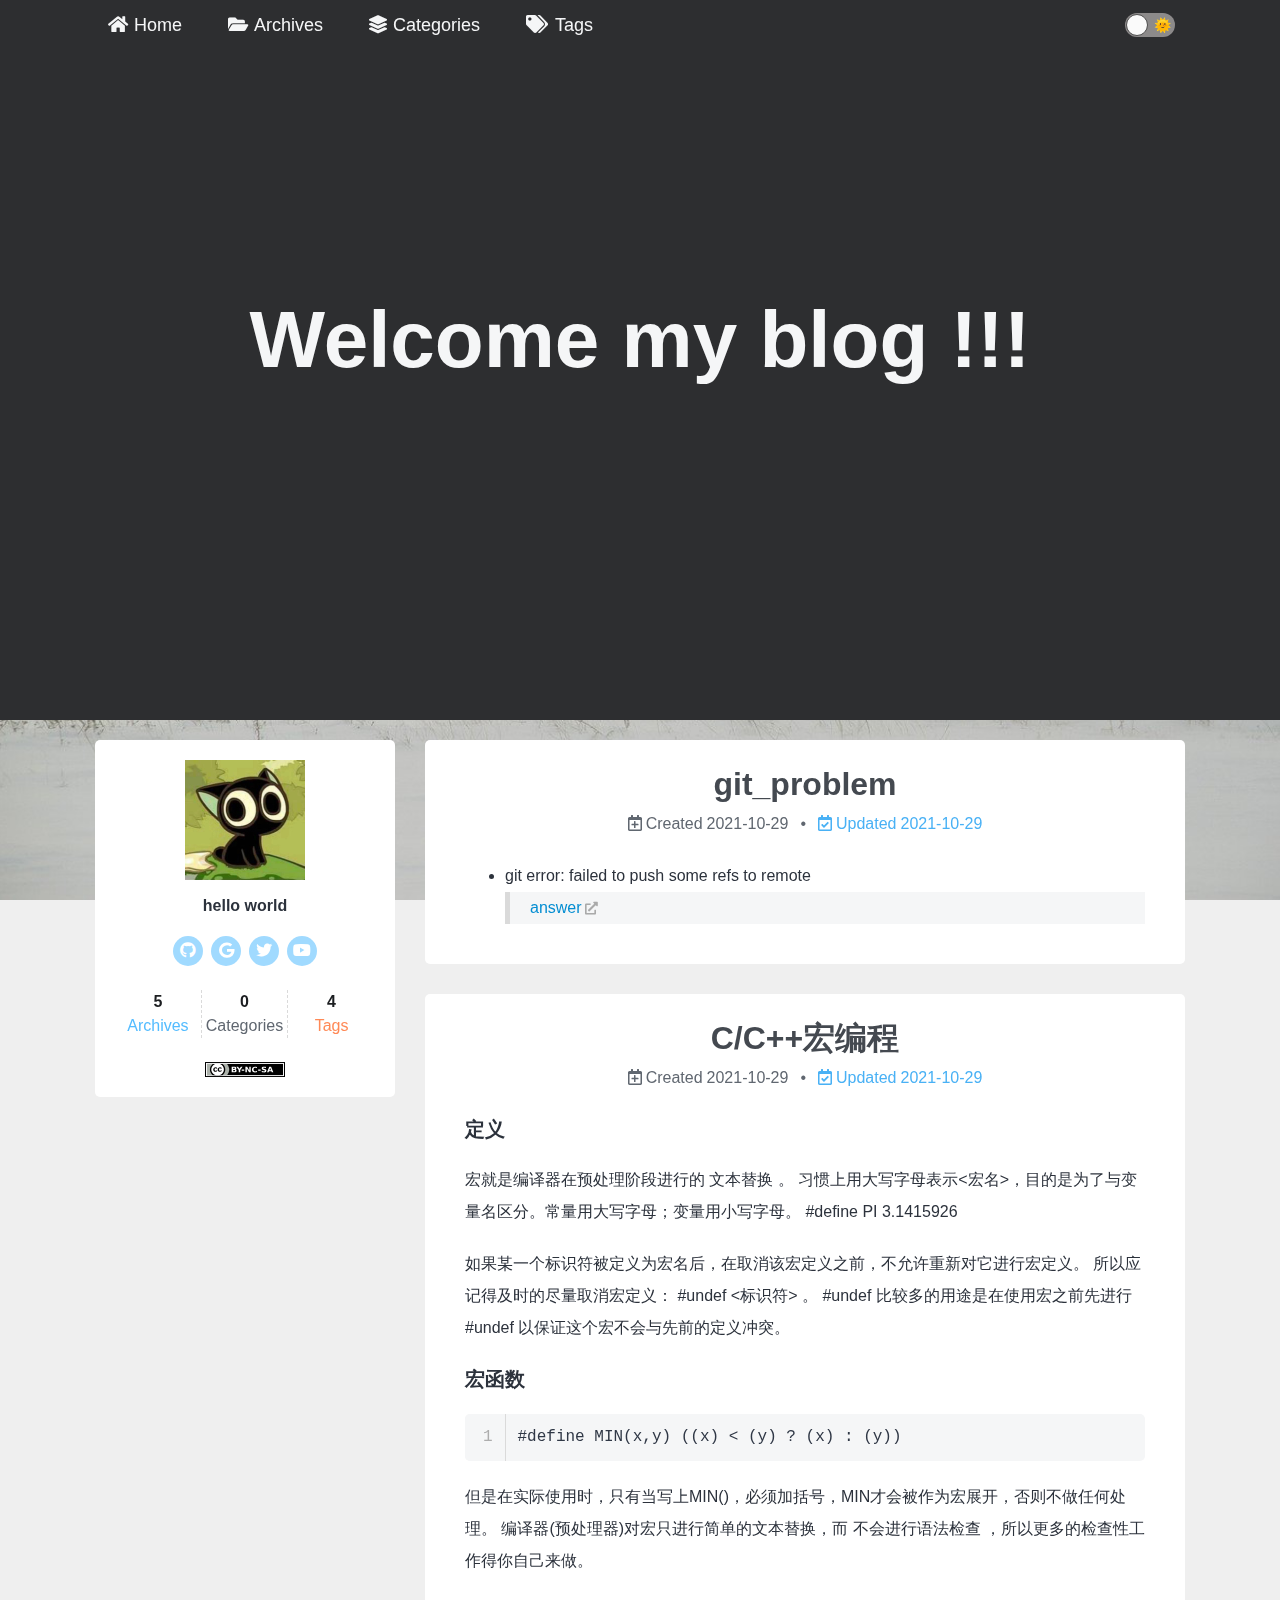
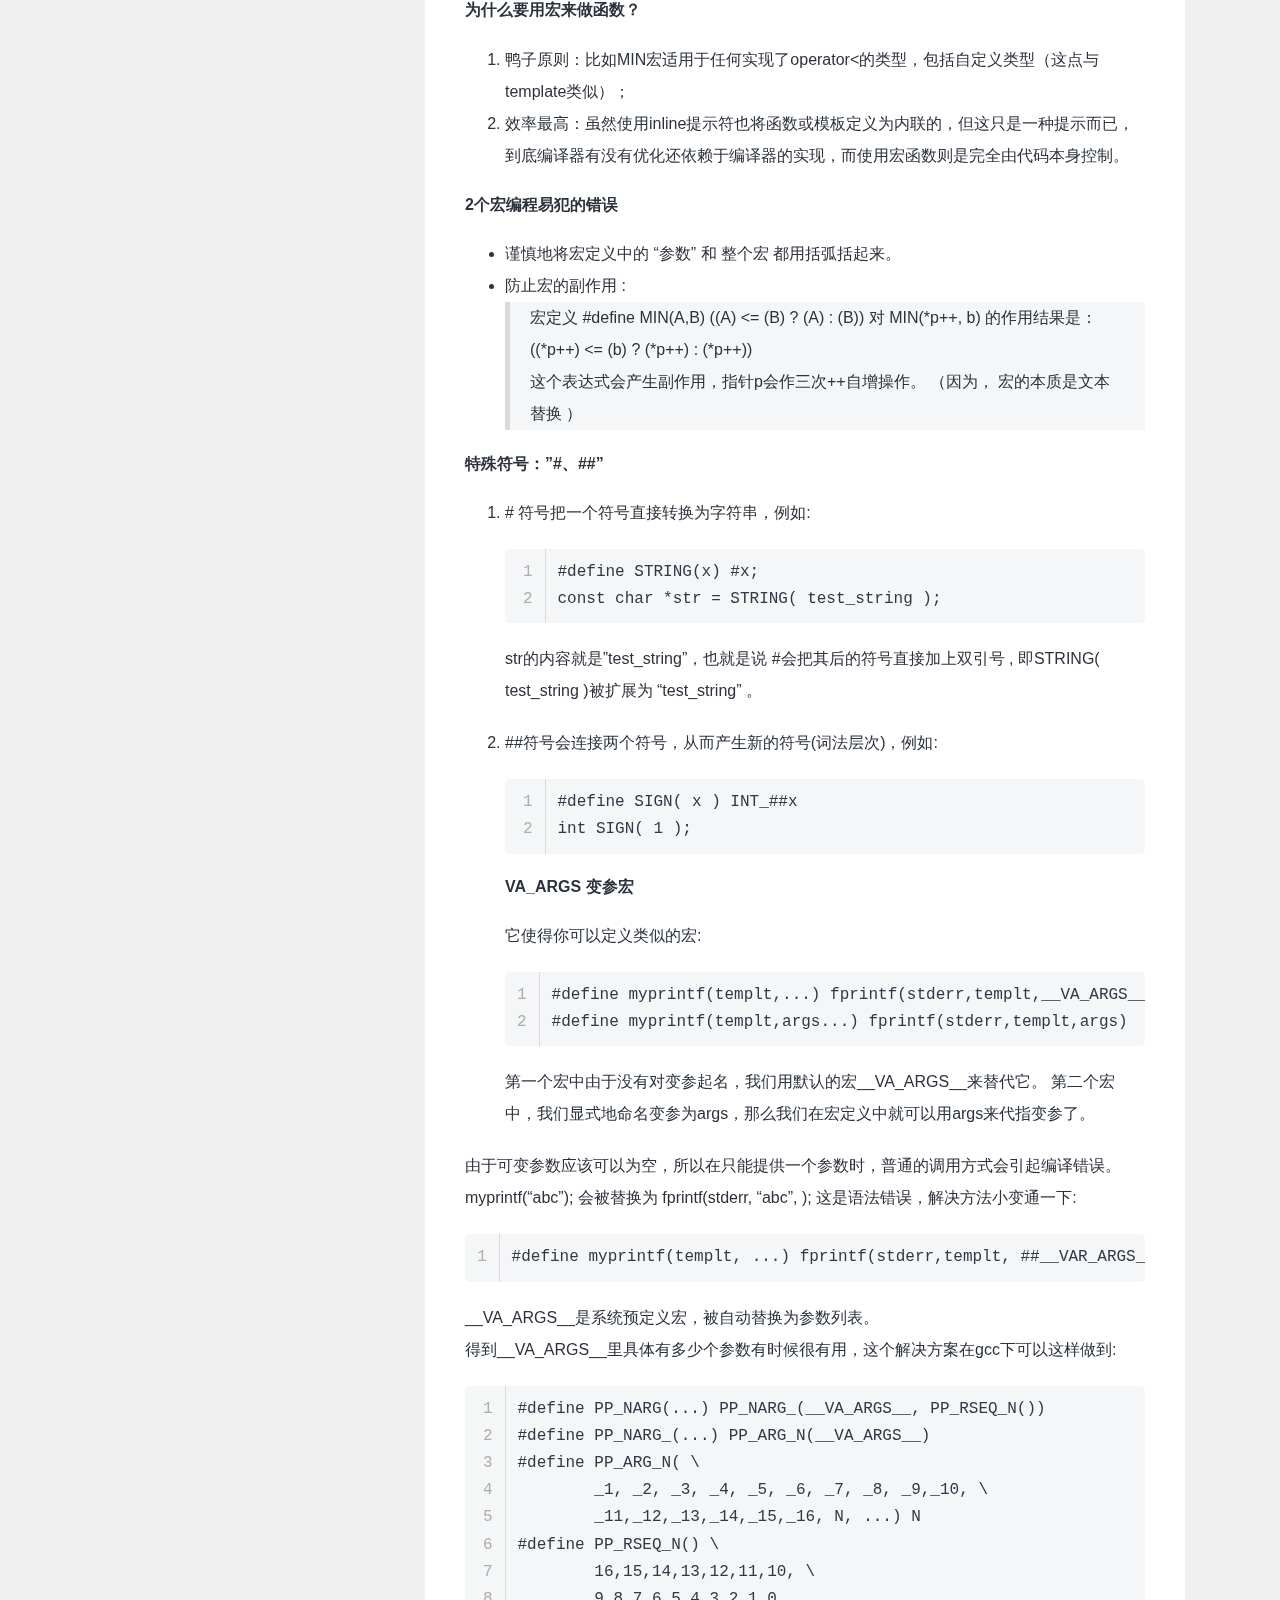
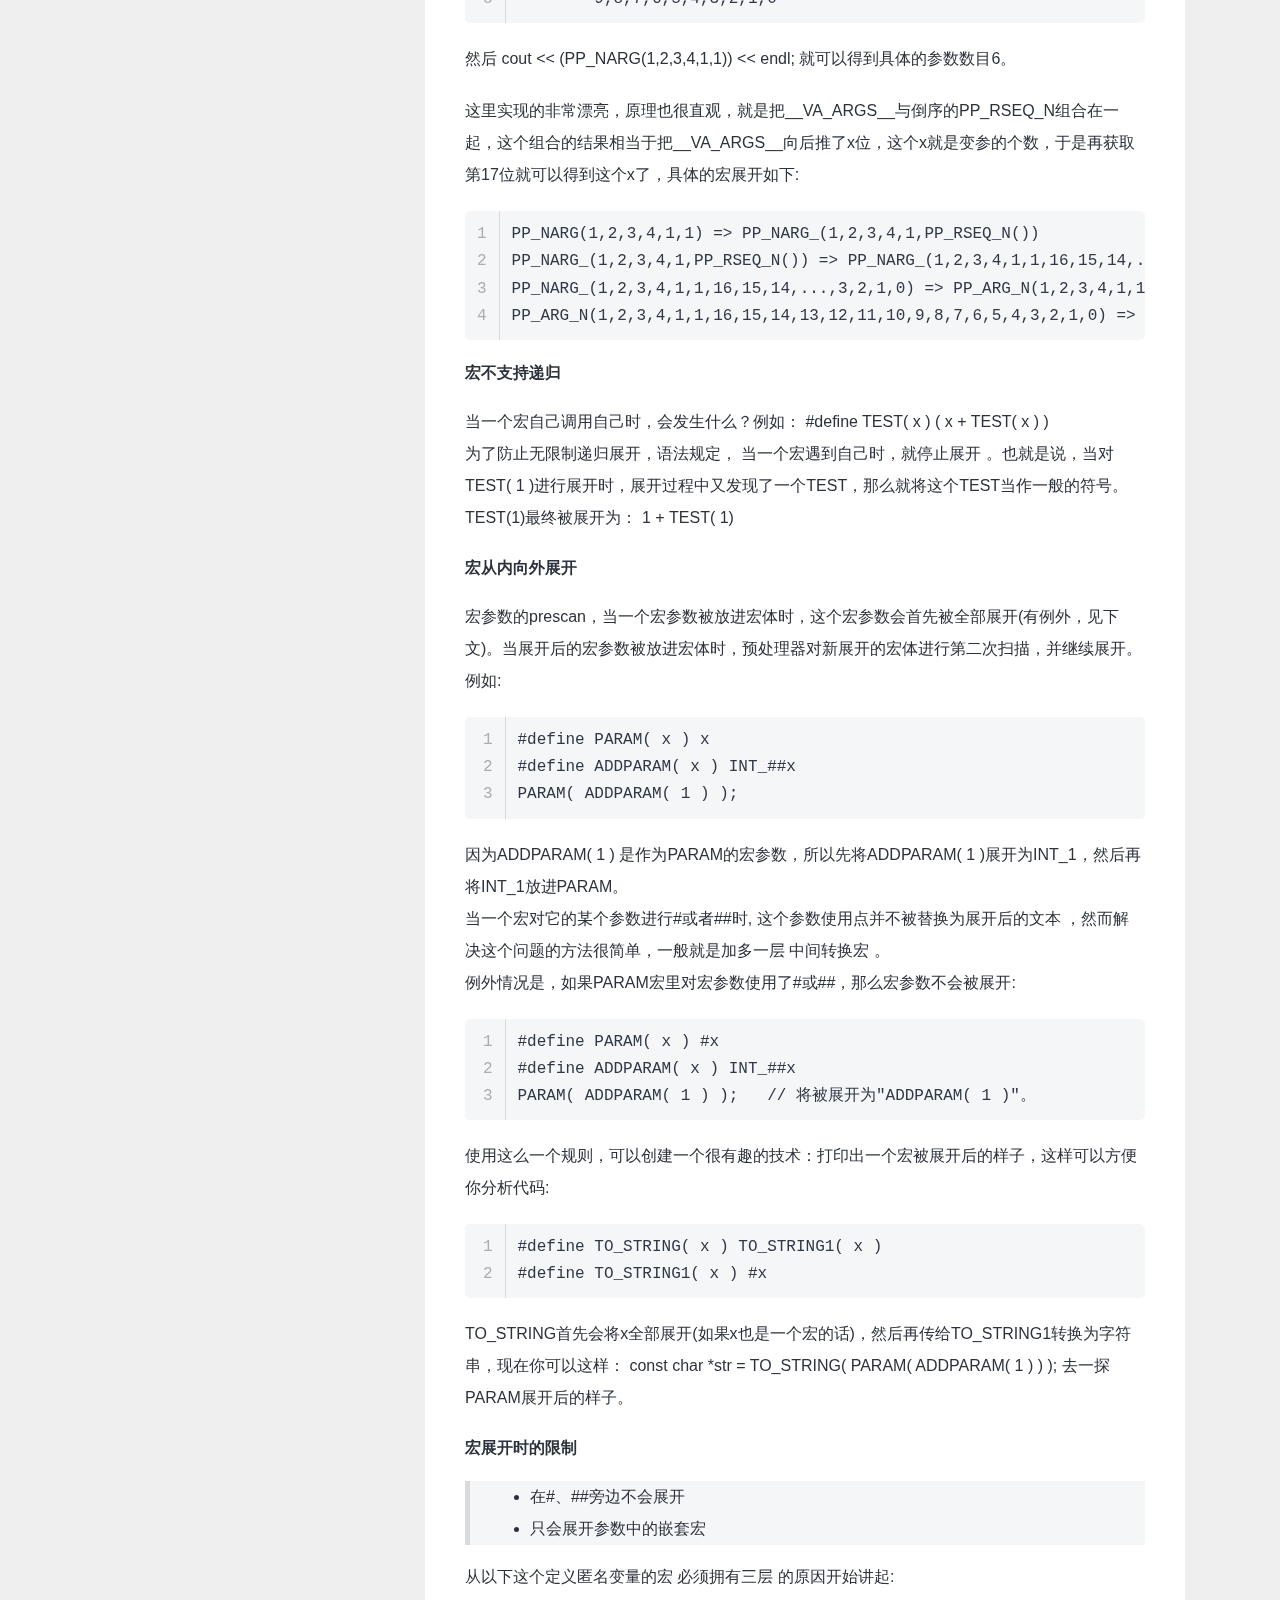
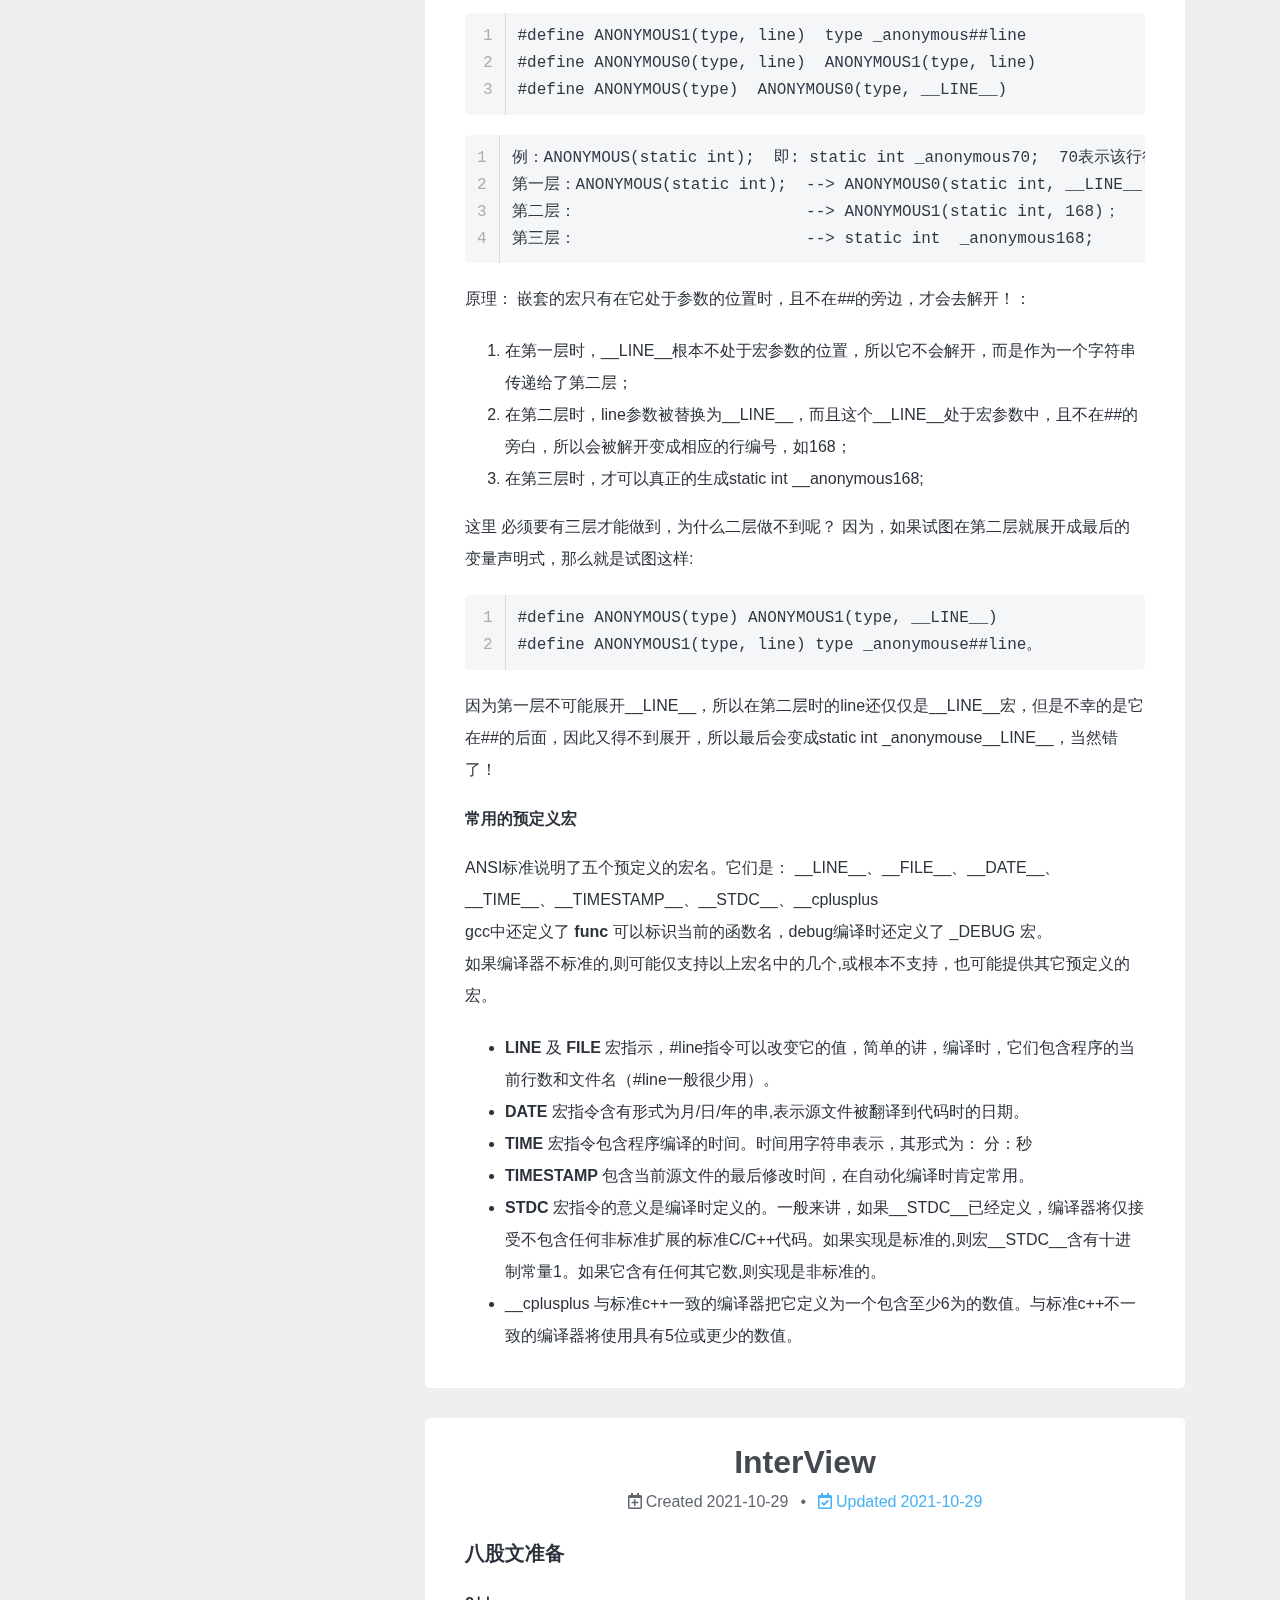
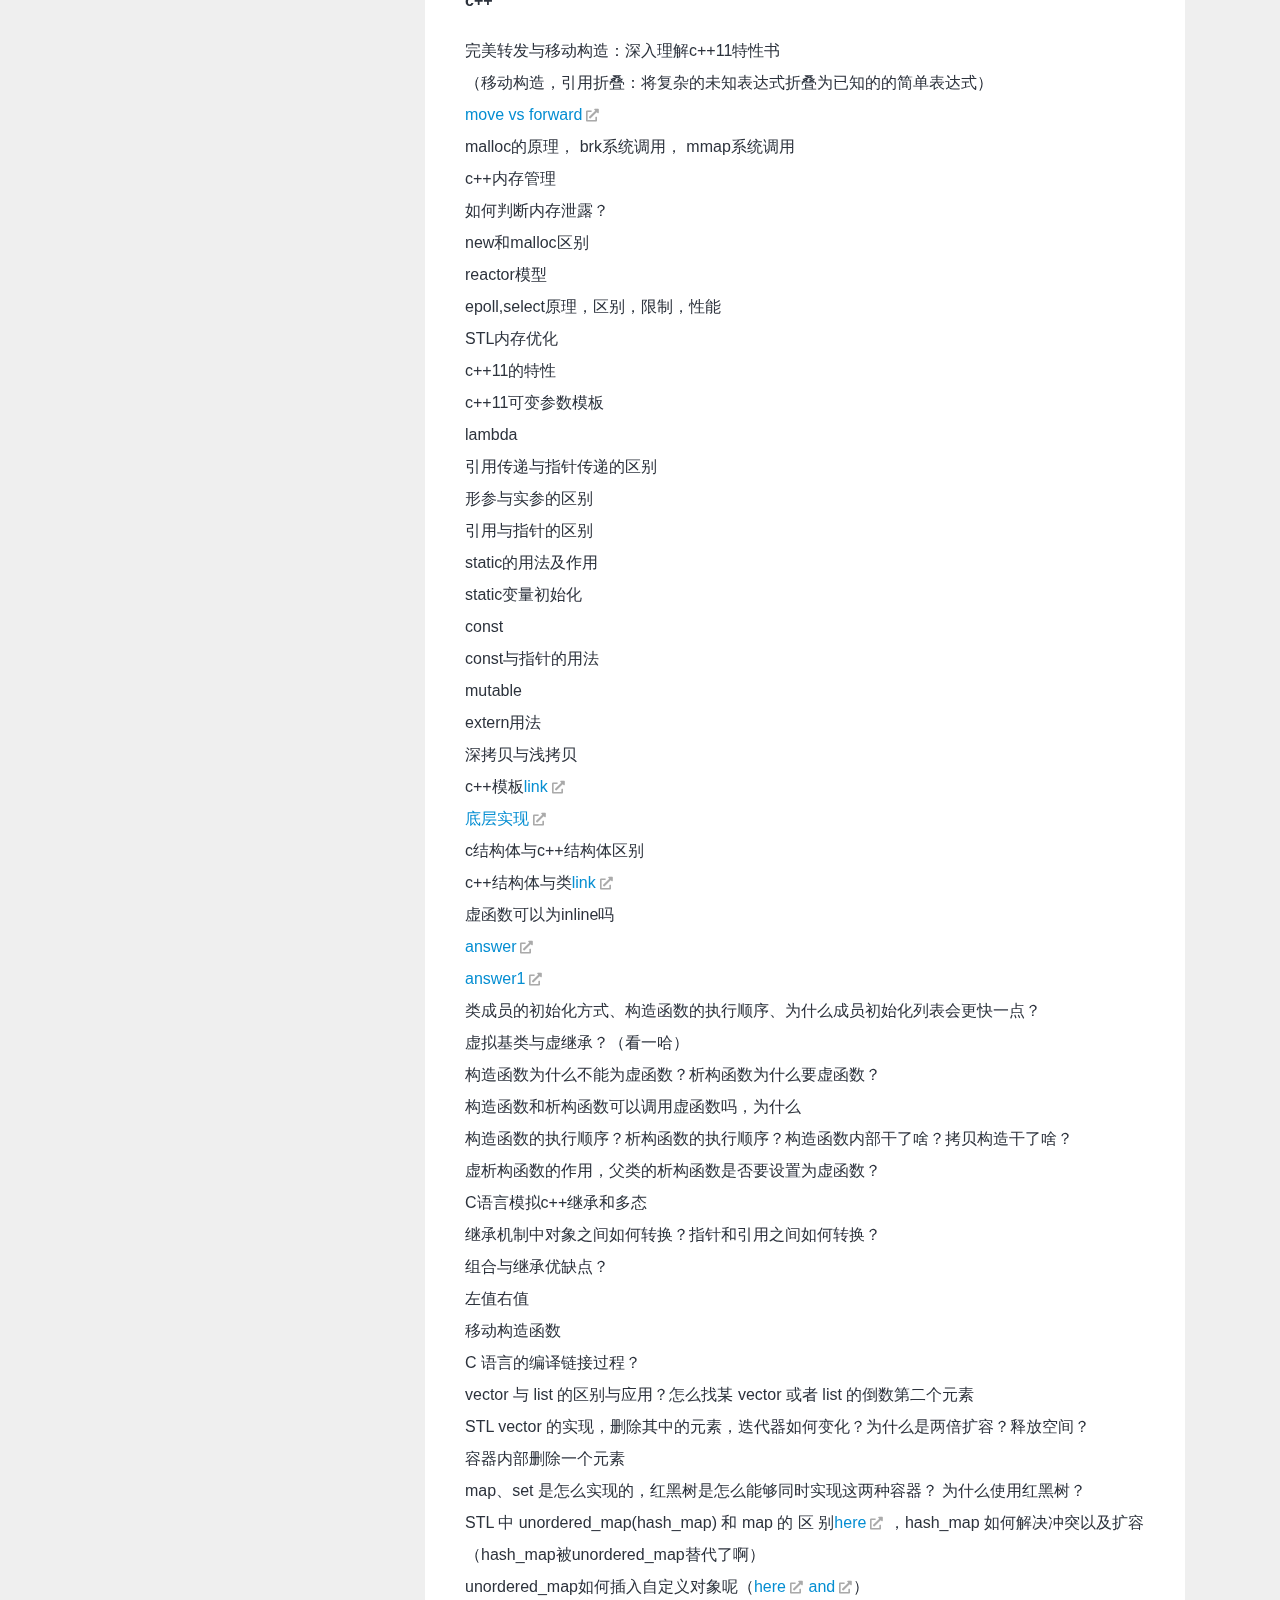
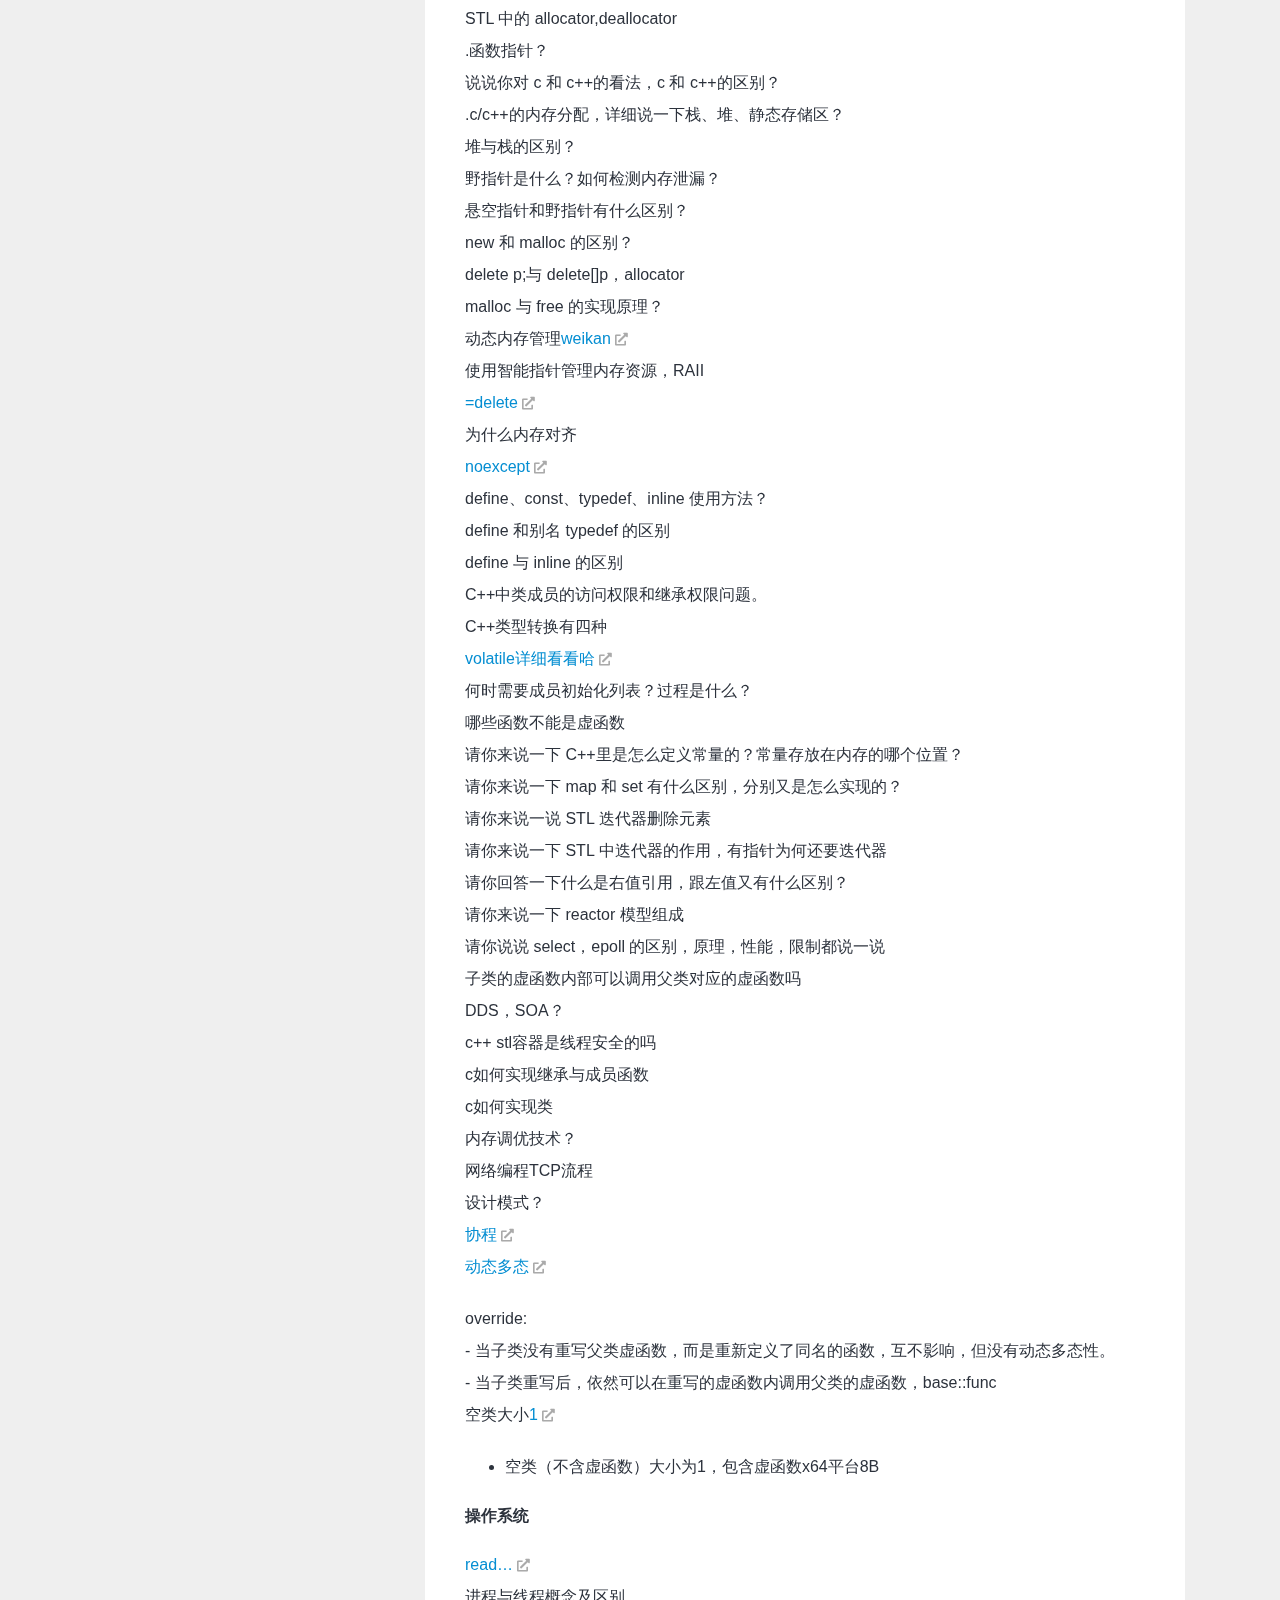
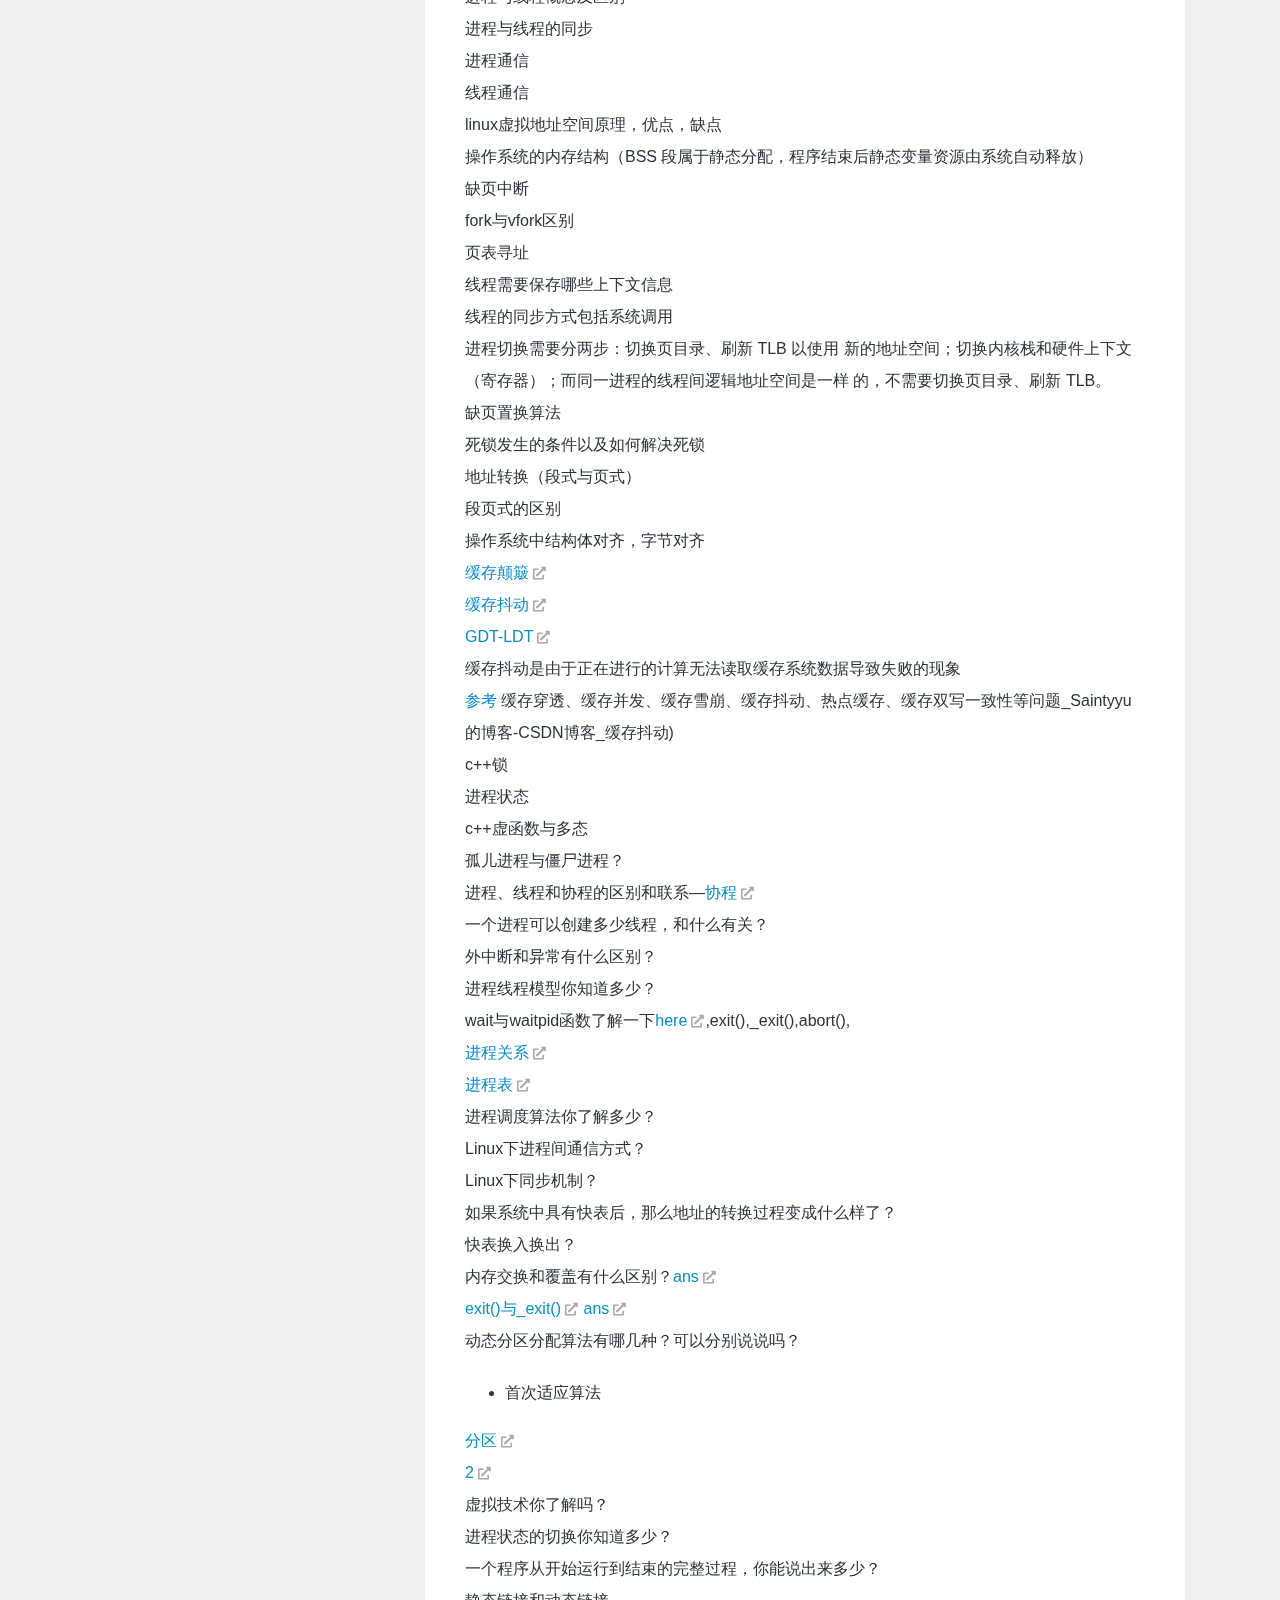
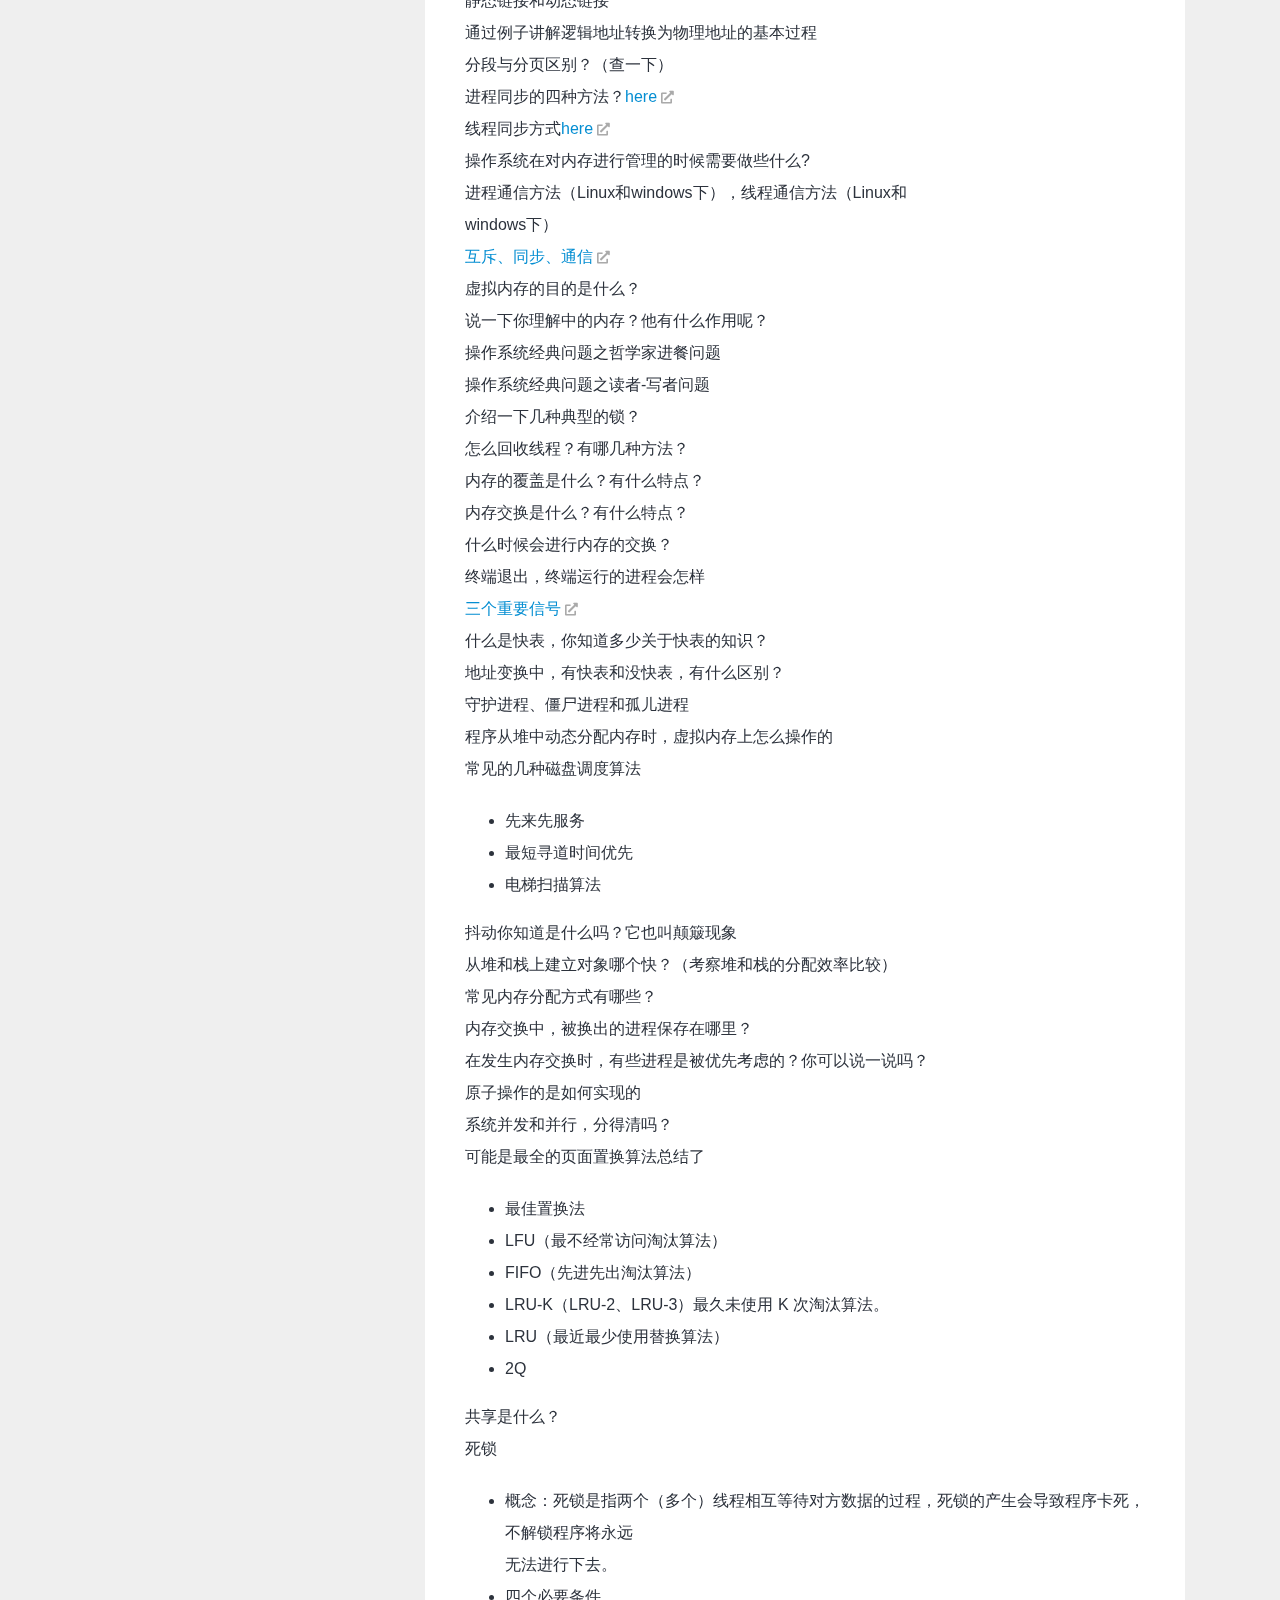
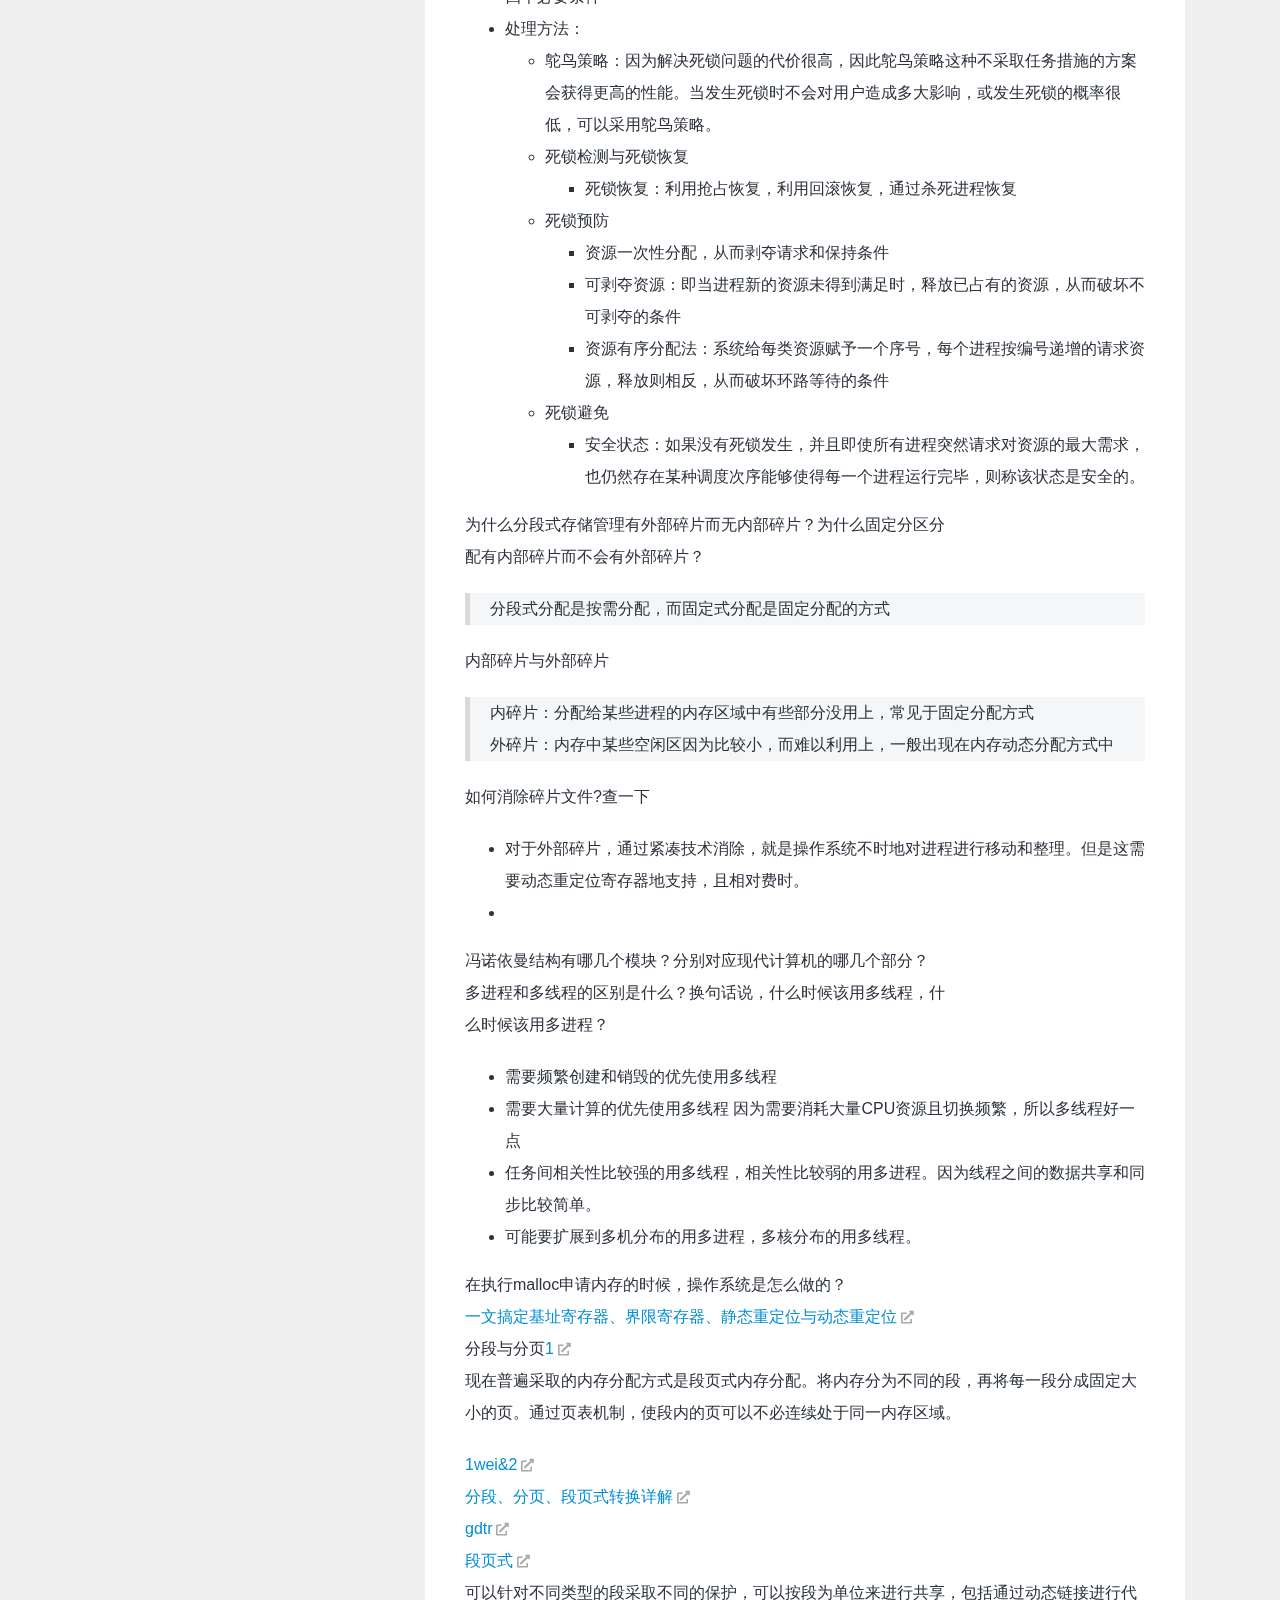
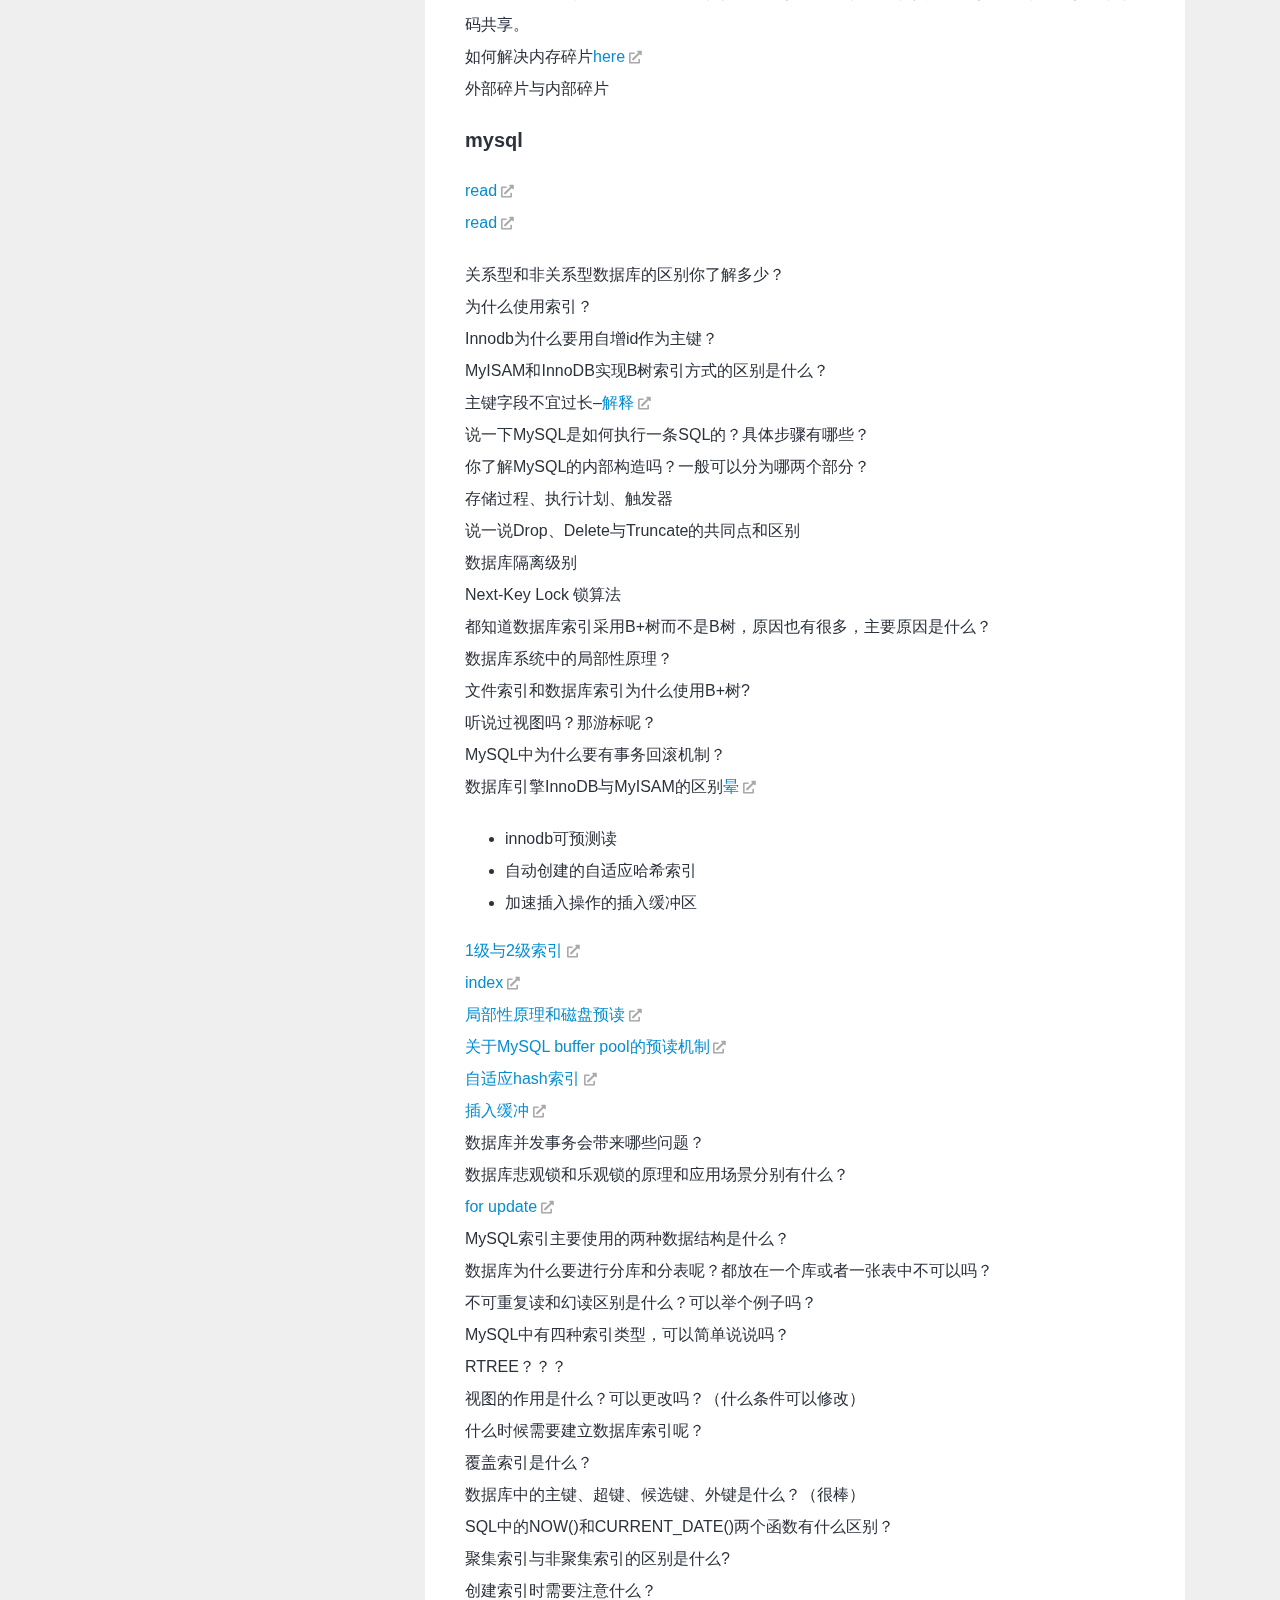
==== commit d52a756a: "Site updated: 2021-10-29 16:40:41" ====
--- a/index.html
+++ b/index.html
@@ -72,8 +72,70 @@
 <p>str的内容就是”test_string”，也就是说 #会把其后的符号直接加上双引号 , 即STRING( test_string )被扩展为 “test_string” 。</p>
 </li>
 <li><p>##符号会连接两个符号，从而产生新的符号(词法层次)，例如:</p>
-<figure class="highlight plaintext"><div class="table-container"><table><tr><td class="gutter"><pre><span class="line">1</span><br><span class="line">2</span><br></pre></td><td class="code"><pre><span class="line">#define SIGN( x ) INT_##x</span><br><span class="line">int SIGN( 1 );</span><br></pre></td></tr></table></div></figure></li>
-</ol>
+<figure class="highlight plaintext"><div class="table-container"><table><tr><td class="gutter"><pre><span class="line">1</span><br><span class="line">2</span><br></pre></td><td class="code"><pre><span class="line">#define SIGN( x ) INT_##x</span><br><span class="line">int SIGN( 1 );</span><br></pre></td></tr></table></div></figure>
+
+        <h4 id="VA-ARGS-变参宏"   >
+          <a href="#VA-ARGS-变参宏" class="heading-link"><i class="fas fa-link"></i></a><a href="#VA-ARGS-变参宏" class="headerlink" title="VA_ARGS 变参宏"></a><strong>VA_ARGS</strong> 变参宏</h4>
+      <p>它使得你可以定义类似的宏:</p>
+<figure class="highlight plaintext"><div class="table-container"><table><tr><td class="gutter"><pre><span class="line">1</span><br><span class="line">2</span><br></pre></td><td class="code"><pre><span class="line">#define myprintf(templt,...) fprintf(stderr,templt,__VA_ARGS__)</span><br><span class="line">#define myprintf(templt,args...) fprintf(stderr,templt,args)</span><br></pre></td></tr></table></div></figure>
+<p>第一个宏中由于没有对变参起名，我们用默认的宏__VA_ARGS__来替代它。 第二个宏中，我们显式地命名变参为args，那么我们在宏定义中就可以用args来代指变参了。</p>
+</li>
+</ol>
+<p>由于可变参数应该可以为空，所以在只能提供一个参数时，普通的调用方式会引起编译错误。 myprintf(“abc”); 会被替换为 fprintf(stderr, “abc”, ); 这是语法错误，解决方法小变通一下:</p>
+<figure class="highlight plaintext"><div class="table-container"><table><tr><td class="gutter"><pre><span class="line">1</span><br></pre></td><td class="code"><pre><span class="line">#define myprintf(templt, ...) fprintf(stderr,templt, ##__VAR_ARGS__)</span><br></pre></td></tr></table></div></figure>
+<p>__VA_ARGS__是系统预定义宏，被自动替换为参数列表。<br>得到__VA_ARGS__里具体有多少个参数有时候很有用，这个解决方案在gcc下可以这样做到:</p>
+<figure class="highlight plaintext"><div class="table-container"><table><tr><td class="gutter"><pre><span class="line">1</span><br><span class="line">2</span><br><span class="line">3</span><br><span class="line">4</span><br><span class="line">5</span><br><span class="line">6</span><br><span class="line">7</span><br><span class="line">8</span><br></pre></td><td class="code"><pre><span class="line">#define PP_NARG(...) PP_NARG_(__VA_ARGS__, PP_RSEQ_N())</span><br><span class="line">#define PP_NARG_(...) PP_ARG_N(__VA_ARGS__)</span><br><span class="line">#define PP_ARG_N( \</span><br><span class="line">        _1, _2, _3, _4, _5, _6, _7, _8, _9,_10, \</span><br><span class="line">        _11,_12,_13,_14,_15,_16, N, ...) N</span><br><span class="line">#define PP_RSEQ_N() \</span><br><span class="line">        16,15,14,13,12,11,10, \</span><br><span class="line">        9,8,7,6,5,4,3,2,1,0</span><br></pre></td></tr></table></div></figure>
+<p>然后 cout &lt;&lt; (PP_NARG(1,2,3,4,1,1)) &lt;&lt; endl; 就可以得到具体的参数数目6。</p>
+<p>这里实现的非常漂亮，原理也很直观，就是把__VA_ARGS__与倒序的PP_RSEQ_N组合在一起，这个组合的结果相当于把__VA_ARGS__向后推了x位，这个x就是变参的个数，于是再获取第17位就可以得到这个x了，具体的宏展开如下:</p>
+<figure class="highlight plaintext"><div class="table-container"><table><tr><td class="gutter"><pre><span class="line">1</span><br><span class="line">2</span><br><span class="line">3</span><br><span class="line">4</span><br></pre></td><td class="code"><pre><span class="line">PP_NARG(1,2,3,4,1,1) =&gt; PP_NARG_(1,2,3,4,1,PP_RSEQ_N())</span><br><span class="line">PP_NARG_(1,2,3,4,1,PP_RSEQ_N()) =&gt; PP_NARG_(1,2,3,4,1,1,16,15,14,...,3,2,1,0)</span><br><span class="line">PP_NARG_(1,2,3,4,1,1,16,15,14,...,3,2,1,0) =&gt; PP_ARG_N(1,2,3,4,1,1,16,...,3,2,1,0)</span><br><span class="line">PP_ARG_N(1,2,3,4,1,1,16,15,14,13,12,11,10,9,8,7,6,5,4,3,2,1,0) =&gt; 6</span><br></pre></td></tr></table></div></figure>
+
+
+        <h4 id="宏不支持递归"   >
+          <a href="#宏不支持递归" class="heading-link"><i class="fas fa-link"></i></a><a href="#宏不支持递归" class="headerlink" title="宏不支持递归"></a>宏不支持递归</h4>
+      <p>当一个宏自己调用自己时，会发生什么？例如： #define TEST( x ) ( x + TEST( x ) )<br>为了防止无限制递归展开，语法规定， 当一个宏遇到自己时，就停止展开 。也就是说，当对TEST( 1 )进行展开时，展开过程中又发现了一个TEST，那么就将这个TEST当作一般的符号。TEST(1)最终被展开为： 1 + TEST( 1) </p>
+
+        <h4 id="宏从内向外展开"   >
+          <a href="#宏从内向外展开" class="heading-link"><i class="fas fa-link"></i></a><a href="#宏从内向外展开" class="headerlink" title="宏从内向外展开"></a>宏从内向外展开</h4>
+      <p>宏参数的prescan，当一个宏参数被放进宏体时，这个宏参数会首先被全部展开(有例外，见下文)。当展开后的宏参数被放进宏体时，预处理器对新展开的宏体进行第二次扫描，并继续展开。例如:</p>
+<figure class="highlight plaintext"><div class="table-container"><table><tr><td class="gutter"><pre><span class="line">1</span><br><span class="line">2</span><br><span class="line">3</span><br></pre></td><td class="code"><pre><span class="line">#define PARAM( x ) x</span><br><span class="line">#define ADDPARAM( x ) INT_##x</span><br><span class="line">PARAM( ADDPARAM( 1 ) );</span><br></pre></td></tr></table></div></figure>
+<p>因为ADDPARAM( 1 ) 是作为PARAM的宏参数，所以先将ADDPARAM( 1 )展开为INT_1，然后再将INT_1放进PARAM。<br>当一个宏对它的某个参数进行#或者##时, 这个参数使用点并不被替换为展开后的文本 ，然而解决这个问题的方法很简单，一般就是加多一层 中间转换宏 。<br>例外情况是，如果PARAM宏里对宏参数使用了#或##，那么宏参数不会被展开:</p>
+<figure class="highlight plaintext"><div class="table-container"><table><tr><td class="gutter"><pre><span class="line">1</span><br><span class="line">2</span><br><span class="line">3</span><br></pre></td><td class="code"><pre><span class="line">#define PARAM( x ) #x</span><br><span class="line">#define ADDPARAM( x ) INT_##x</span><br><span class="line">PARAM( ADDPARAM( 1 ) );   // 将被展开为&quot;ADDPARAM( 1 )&quot;。</span><br></pre></td></tr></table></div></figure>
+<p>使用这么一个规则，可以创建一个很有趣的技术：打印出一个宏被展开后的样子，这样可以方便你分析代码:</p>
+<figure class="highlight plaintext"><div class="table-container"><table><tr><td class="gutter"><pre><span class="line">1</span><br><span class="line">2</span><br></pre></td><td class="code"><pre><span class="line">#define TO_STRING( x ) TO_STRING1( x )</span><br><span class="line">#define TO_STRING1( x ) #x</span><br></pre></td></tr></table></div></figure>
+<p>TO_STRING首先会将x全部展开(如果x也是一个宏的话)，然后再传给TO_STRING1转换为字符串，现在你可以这样： const char *str = TO_STRING( PARAM( ADDPARAM( 1 ) ) ); 去一探PARAM展开后的样子。</p>
+
+        <h4 id="宏展开时的限制"   >
+          <a href="#宏展开时的限制" class="heading-link"><i class="fas fa-link"></i></a><a href="#宏展开时的限制" class="headerlink" title="宏展开时的限制"></a>宏展开时的限制</h4>
+      <blockquote>
+<ul>
+<li>在#、##旁边不会展开</li>
+<li>只会展开参数中的嵌套宏</li>
+</ul>
+</blockquote>
+<p>从以下这个定义匿名变量的宏 必须拥有三层 的原因开始讲起:</p>
+<figure class="highlight plaintext"><div class="table-container"><table><tr><td class="gutter"><pre><span class="line">1</span><br><span class="line">2</span><br><span class="line">3</span><br></pre></td><td class="code"><pre><span class="line">#define ANONYMOUS1(type, line)  type _anonymous##line</span><br><span class="line">#define ANONYMOUS0(type, line)  ANONYMOUS1(type, line)</span><br><span class="line">#define ANONYMOUS(type)  ANONYMOUS0(type, __LINE__)</span><br></pre></td></tr></table></div></figure>
+<figure class="highlight plaintext"><div class="table-container"><table><tr><td class="gutter"><pre><span class="line">1</span><br><span class="line">2</span><br><span class="line">3</span><br><span class="line">4</span><br></pre></td><td class="code"><pre><span class="line">例：ANONYMOUS(static int);  即: static int _anonymous70;  70表示该行行号；</span><br><span class="line">第一层：ANONYMOUS(static int);  --&gt; ANONYMOUS0(static int, __LINE__)；</span><br><span class="line">第二层：                        --&gt; ANONYMOUS1(static int, 168)；</span><br><span class="line">第三层：                        --&gt; static int  _anonymous168;</span><br></pre></td></tr></table></div></figure>
+<p>原理： 嵌套的宏只有在它处于参数的位置时，且不在##的旁边，才会去解开！：</p>
+<ol>
+<li>在第一层时，__LINE__根本不处于宏参数的位置，所以它不会解开，而是作为一个字符串传递给了第二层；</li>
+<li>在第二层时，line参数被替换为__LINE__，而且这个__LINE__处于宏参数中，且不在##的旁白，所以会被解开变成相应的行编号，如168；</li>
+<li>在第三层时，才可以真正的生成static int __anonymous168;</li>
+</ol>
+<p>这里 必须要有三层才能做到，为什么二层做不到呢？ 因为，如果试图在第二层就展开成最后的变量声明式，那么就是试图这样:</p>
+<figure class="highlight plaintext"><div class="table-container"><table><tr><td class="gutter"><pre><span class="line">1</span><br><span class="line">2</span><br></pre></td><td class="code"><pre><span class="line">#define ANONYMOUS(type) ANONYMOUS1(type, __LINE__)</span><br><span class="line">#define ANONYMOUS1(type, line) type _anonymouse##line。</span><br></pre></td></tr></table></div></figure>
+<p>因为第一层不可能展开__LINE__，所以在第二层时的line还仅仅是__LINE__宏，但是不幸的是它在##的后面，因此又得不到展开，所以最后会变成static int _anonymouse__LINE__，当然错了！</p>
+
+        <h4 id="常用的预定义宏"   >
+          <a href="#常用的预定义宏" class="heading-link"><i class="fas fa-link"></i></a><a href="#常用的预定义宏" class="headerlink" title="常用的预定义宏"></a>常用的预定义宏</h4>
+      <p>ANSI标准说明了五个预定义的宏名。它们是： __LINE__、__FILE__、__DATE__、__TIME__、__TIMESTAMP__、__STDC__、__cplusplus<br>gcc中还定义了 <strong>func</strong> 可以标识当前的函数名，debug编译时还定义了 _DEBUG 宏。<br>如果编译器不标准的,则可能仅支持以上宏名中的几个,或根本不支持，也可能提供其它预定义的宏。</p>
+<ul>
+<li><strong>LINE</strong> 及 <strong>FILE</strong> 宏指示，#line指令可以改变它的值，简单的讲，编译时，它们包含程序的当前行数和文件名（#line一般很少用）。</li>
+<li><strong>DATE</strong> 宏指令含有形式为月/日/年的串,表示源文件被翻译到代码时的日期。</li>
+<li><strong>TIME</strong> 宏指令包含程序编译的时间。时间用字符串表示，其形式为： 分：秒</li>
+<li><strong>TIMESTAMP</strong> 包含当前源文件的最后修改时间，在自动化编译时肯定常用。</li>
+<li><strong>STDC</strong> 宏指令的意义是编译时定义的。一般来讲，如果__STDC__已经定义，编译器将仅接受不包含任何非标准扩展的标准C/C++代码。如果实现是标准的,则宏__STDC__含有十进制常量1。如果它含有任何其它数,则实现是非标准的。</li>
+<li>__cplusplus 与标准c++一致的编译器把它定义为一个包含至少6为的数值。与标准c++不一致的编译器将使用具有5位或更少的数值。</li>
+</ul>
 </div></div></article><article class="postlist-item post"><header class="post-header"><h1 class="post-title"><a class="post-title__link" href="/2021/10/29/InterView/">InterView</a></h1><div class="post-meta"><span class="post-meta-item post-meta-item--createtime"><span class="post-meta-item__icon"><i class="far fa-calendar-plus"></i></span><span class="post-meta-item__info">Created</span><span class="post-meta-item__value">2021-10-29</span></span><span class="post-meta-item post-meta-item--updatetime"><span class="post-meta-item__icon"><i class="far fa-calendar-check"></i></span><span class="post-meta-item__info">Updated</span><span class="post-meta-item__value">2021-10-29</span></span></div></header><div class="post-body"><div class="post-excerpt">
         <h3 id="八股文准备"   >
           <a href="#八股文准备" class="heading-link"><i class="fas fa-link"></i></a><a href="#八股文准备" class="headerlink" title="八股文准备"></a>八股文准备</h3>
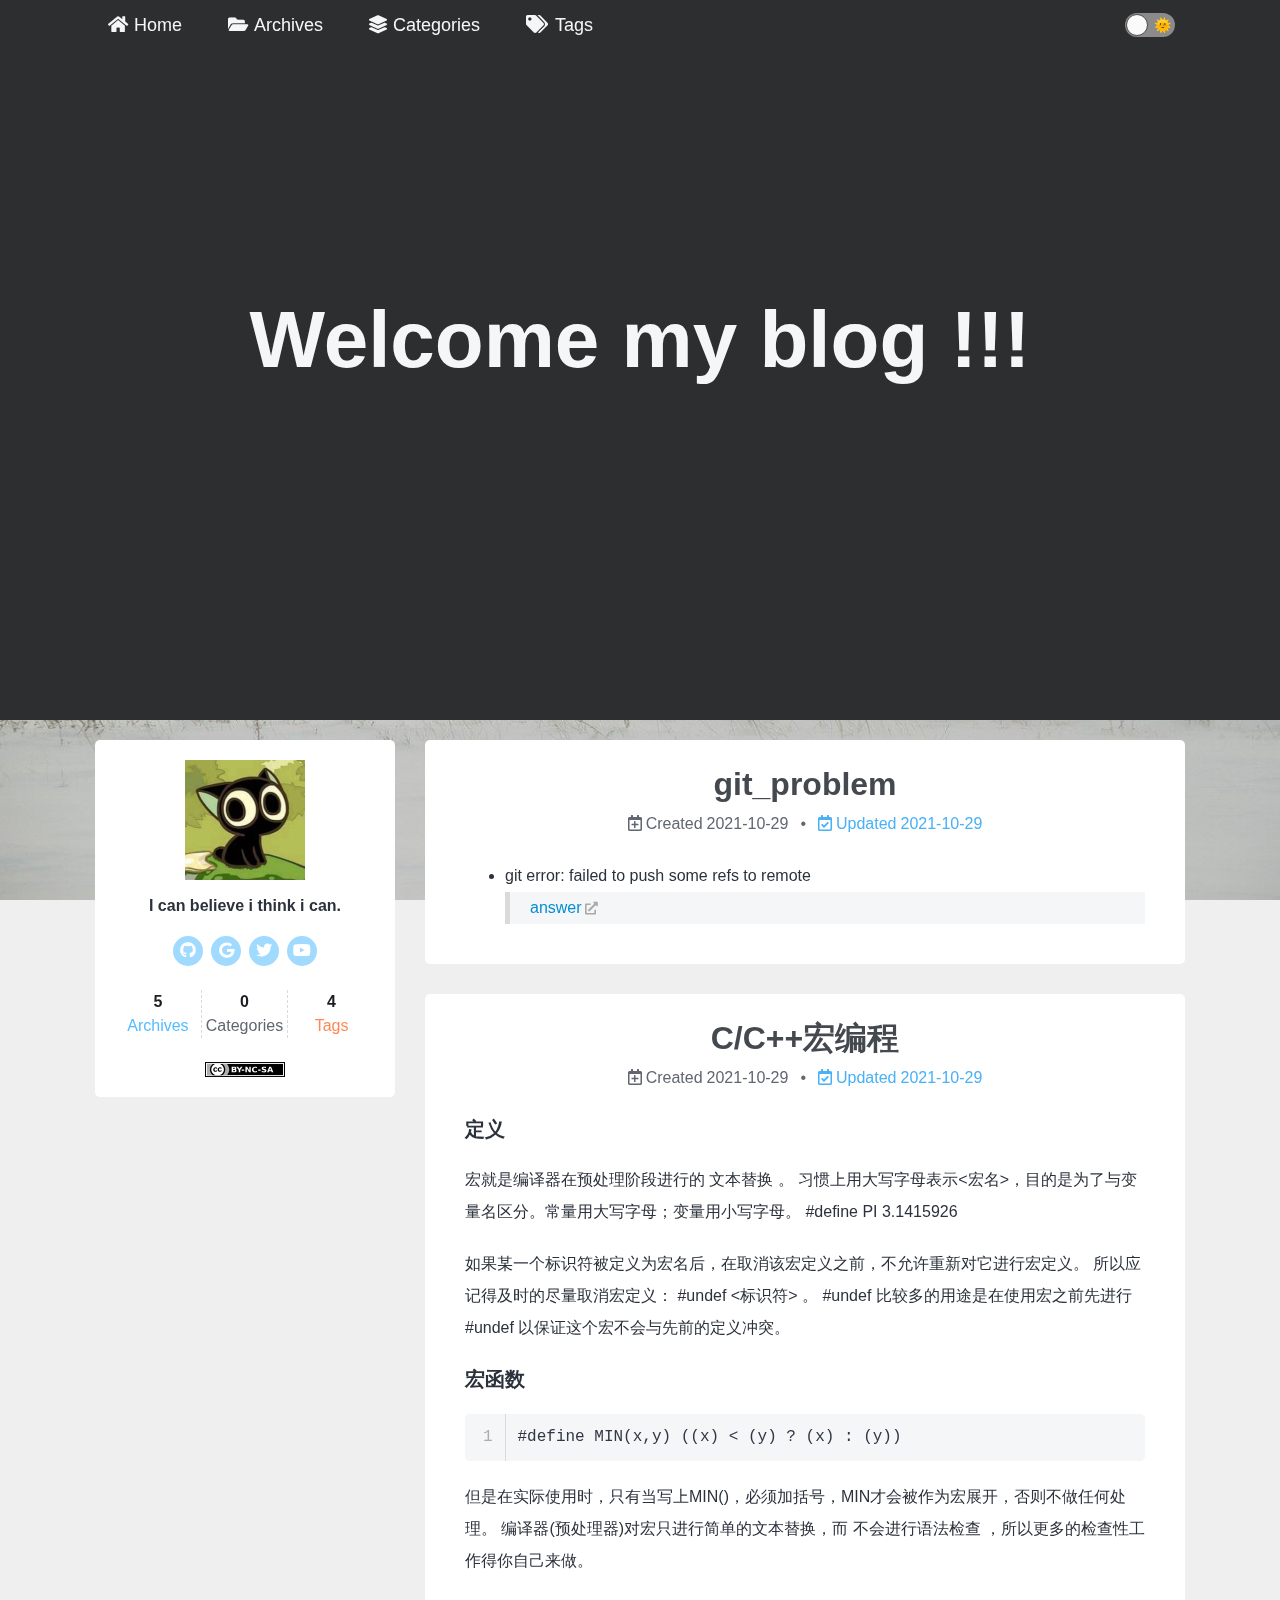
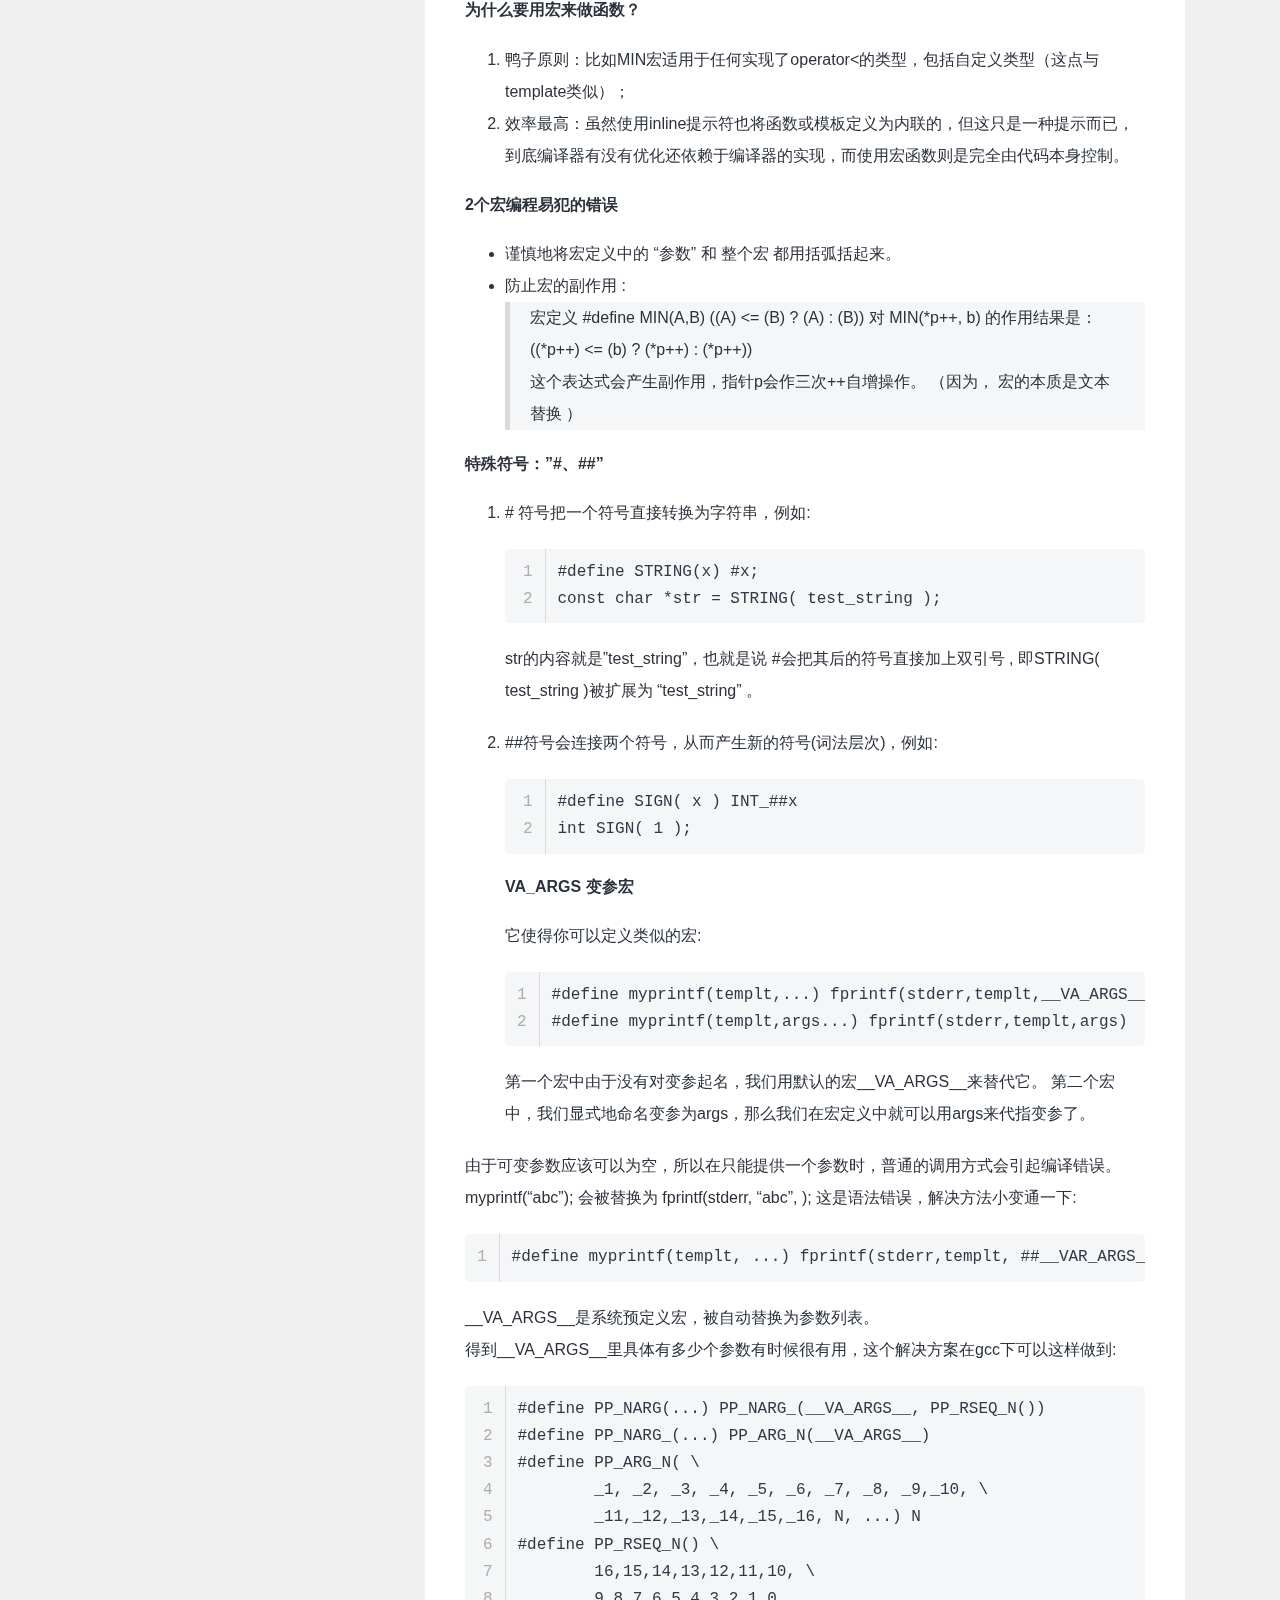
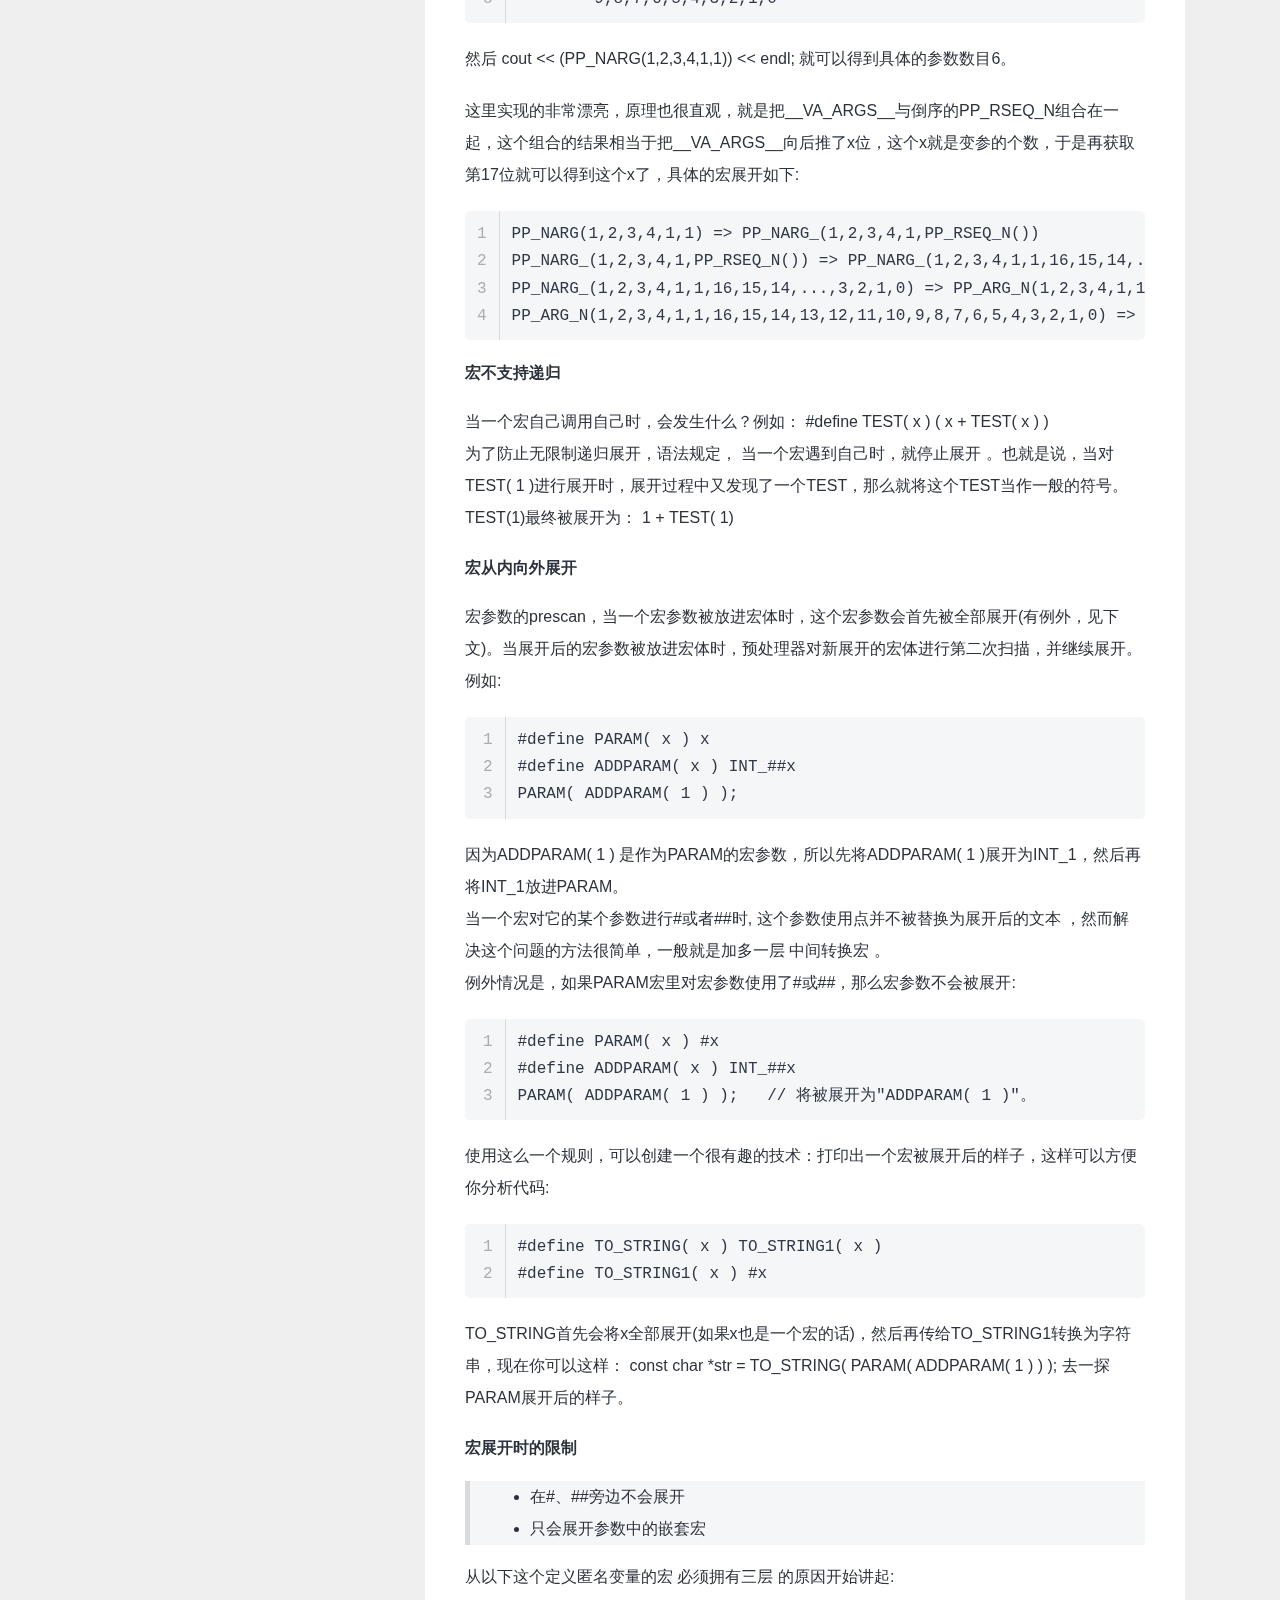
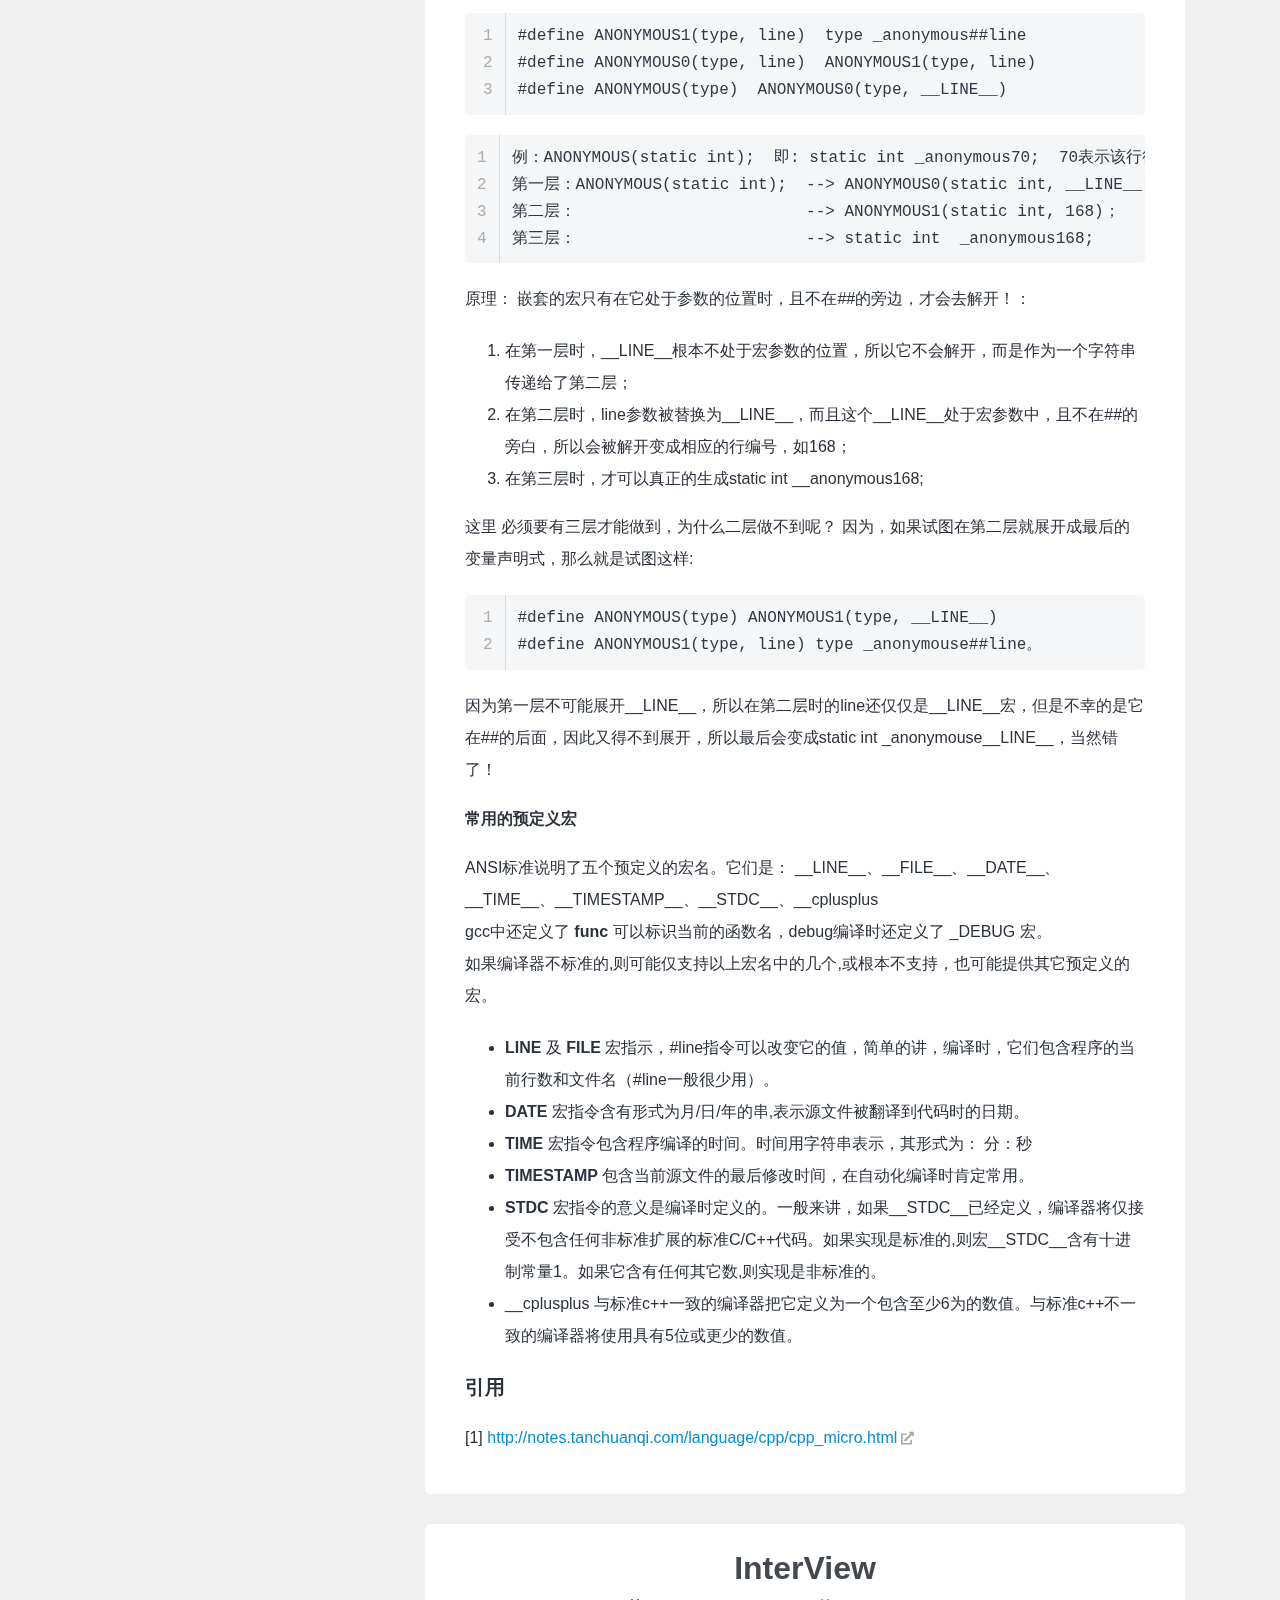
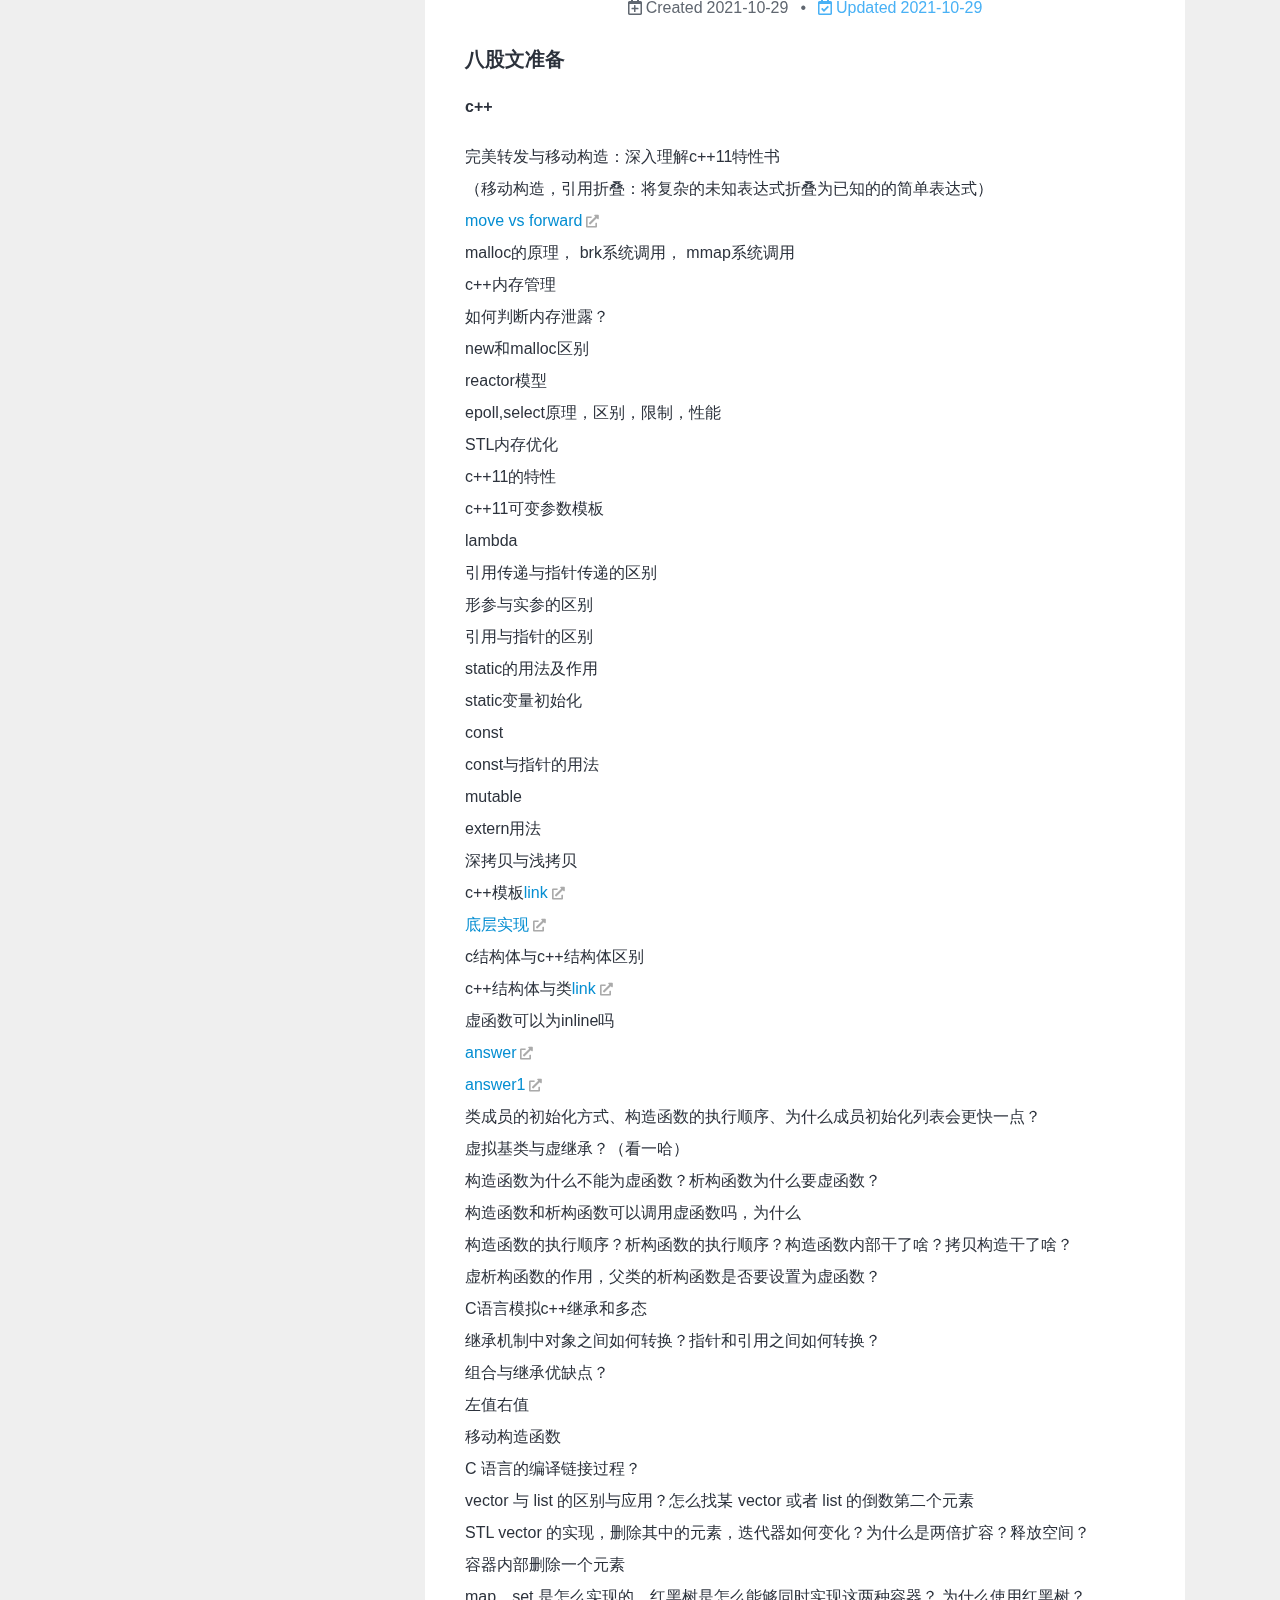
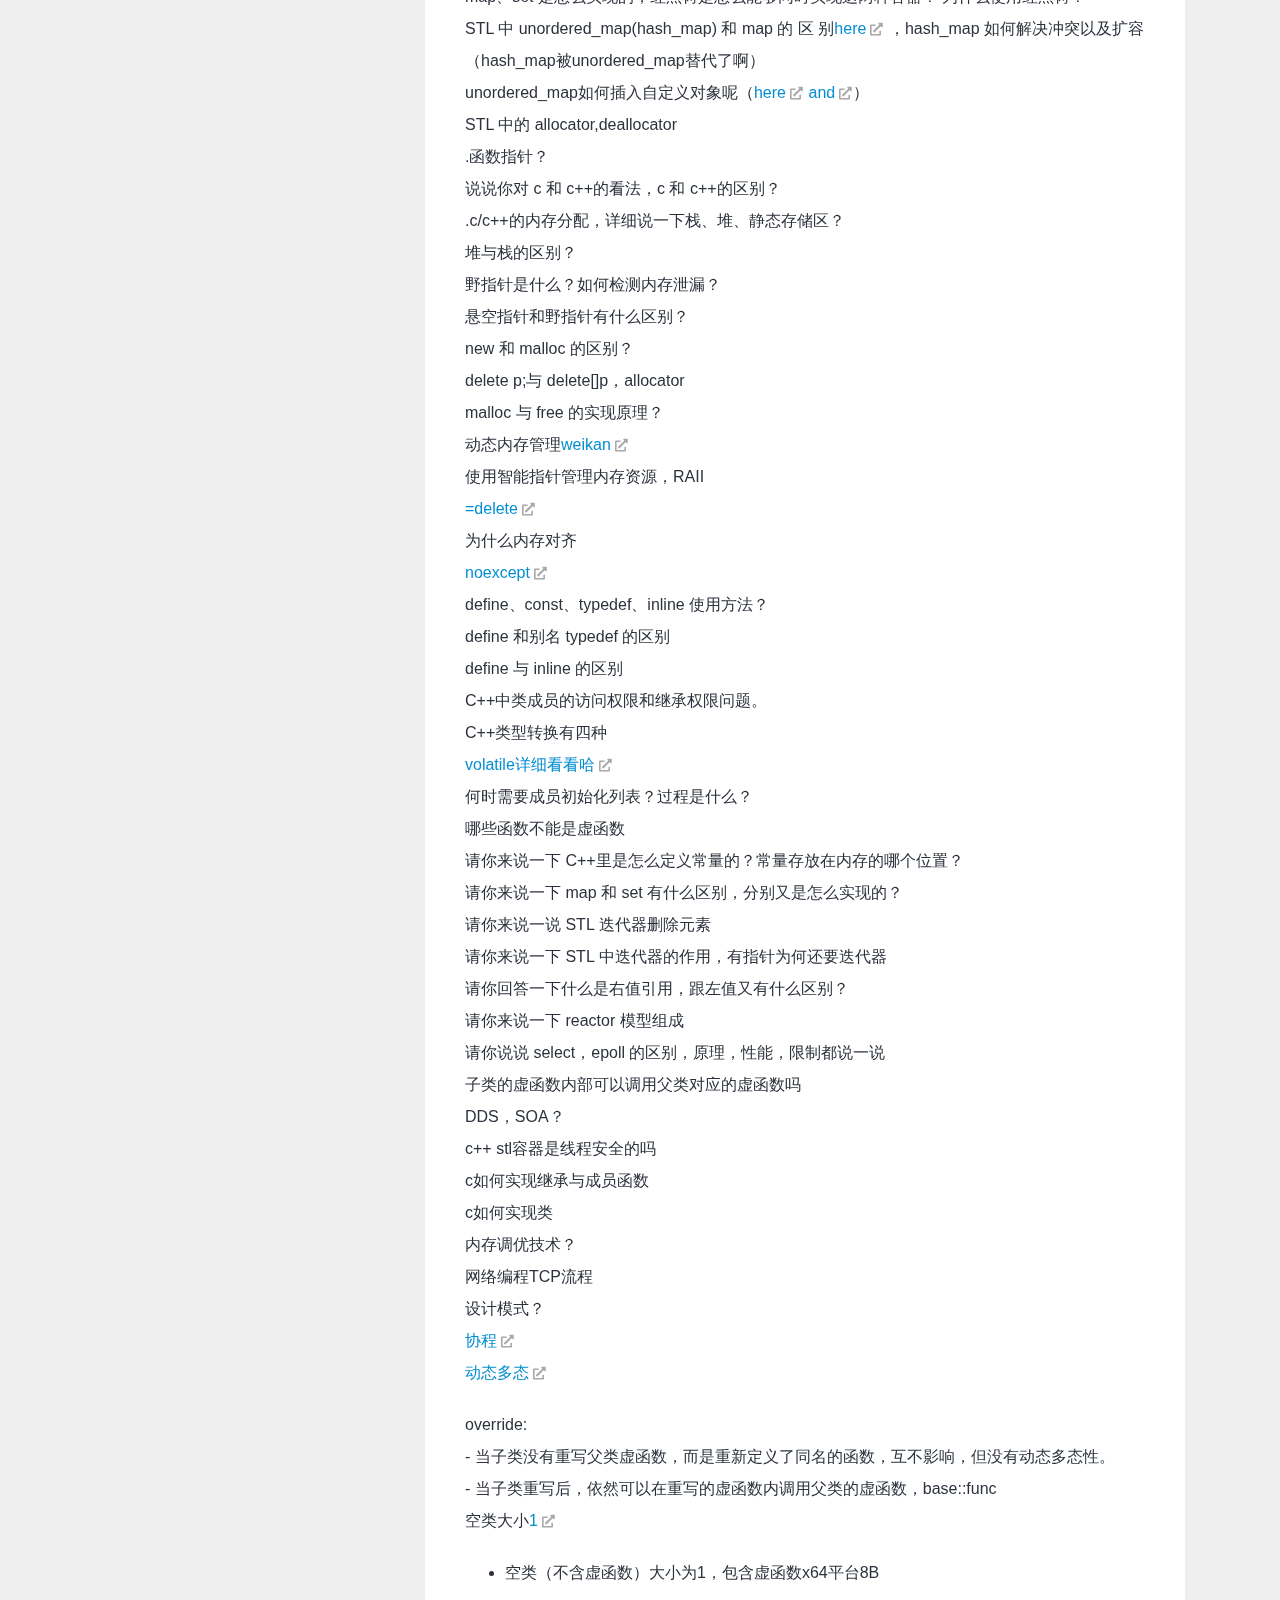
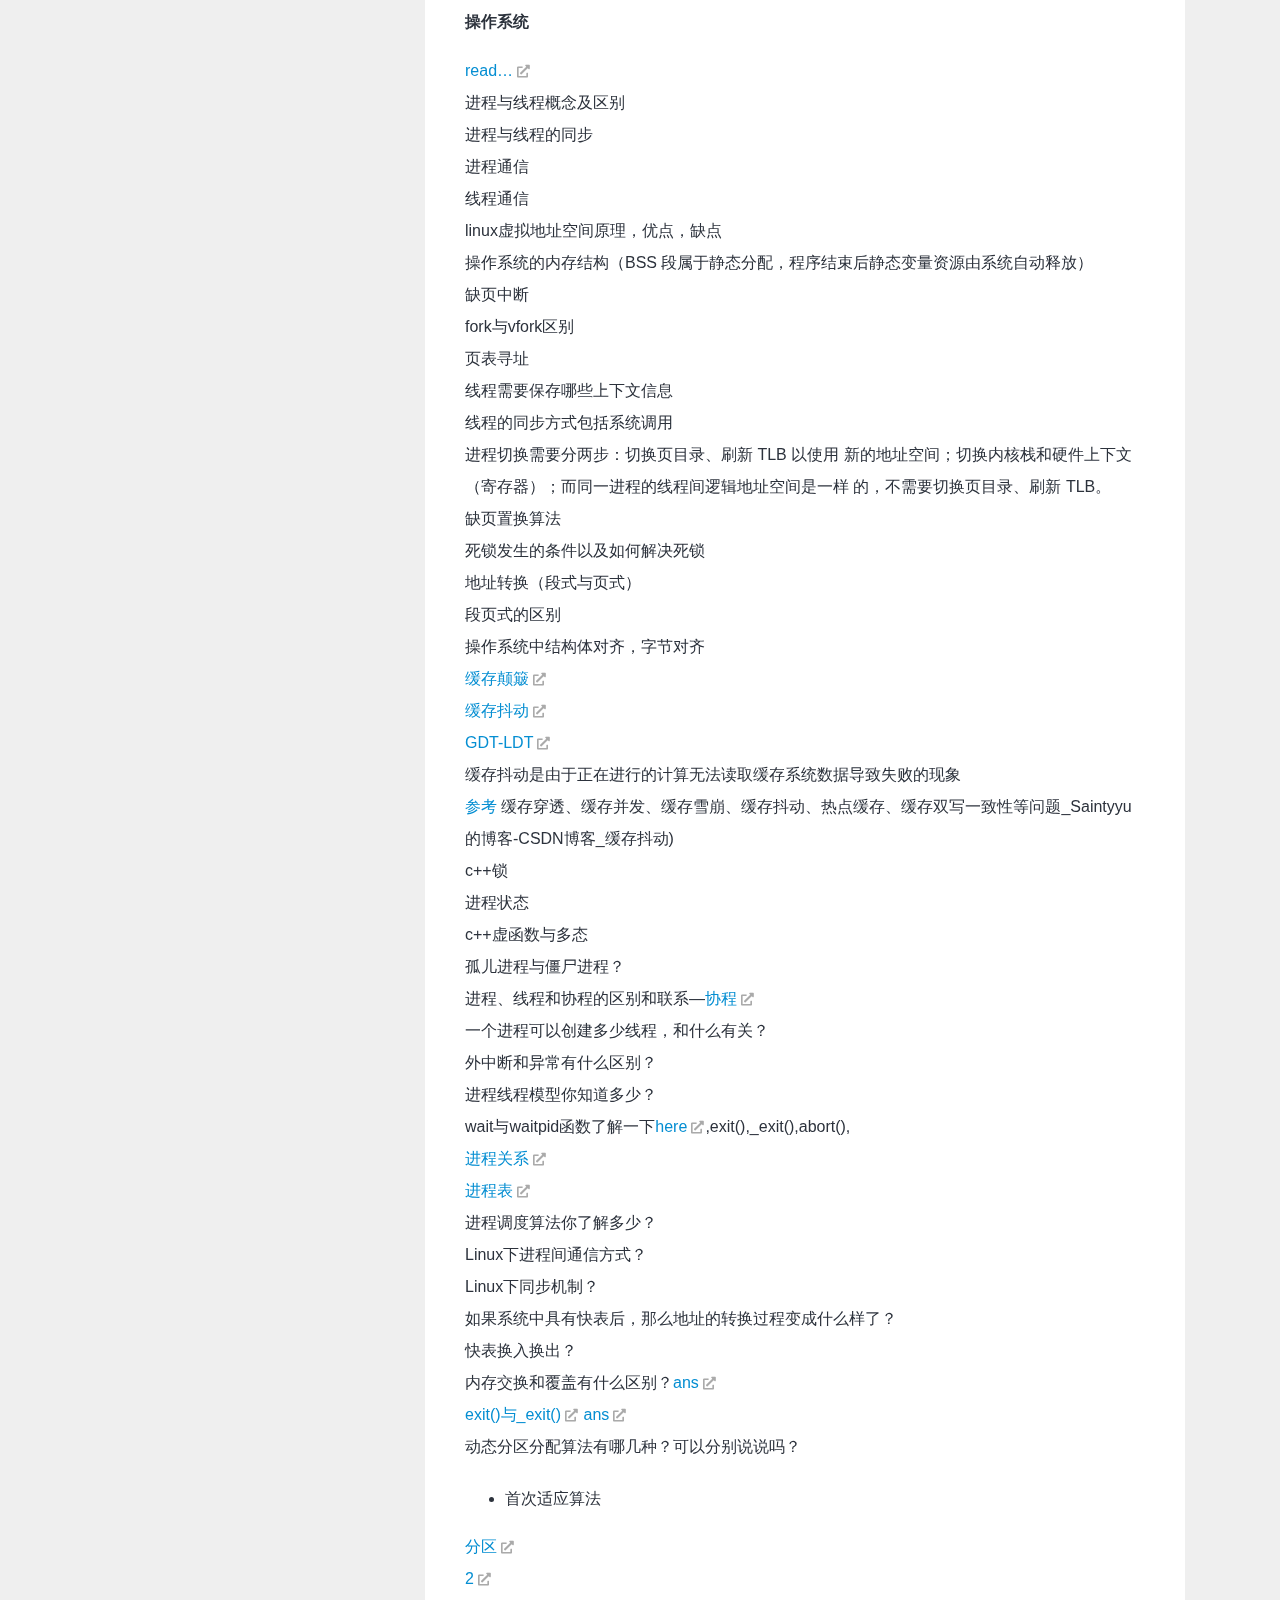
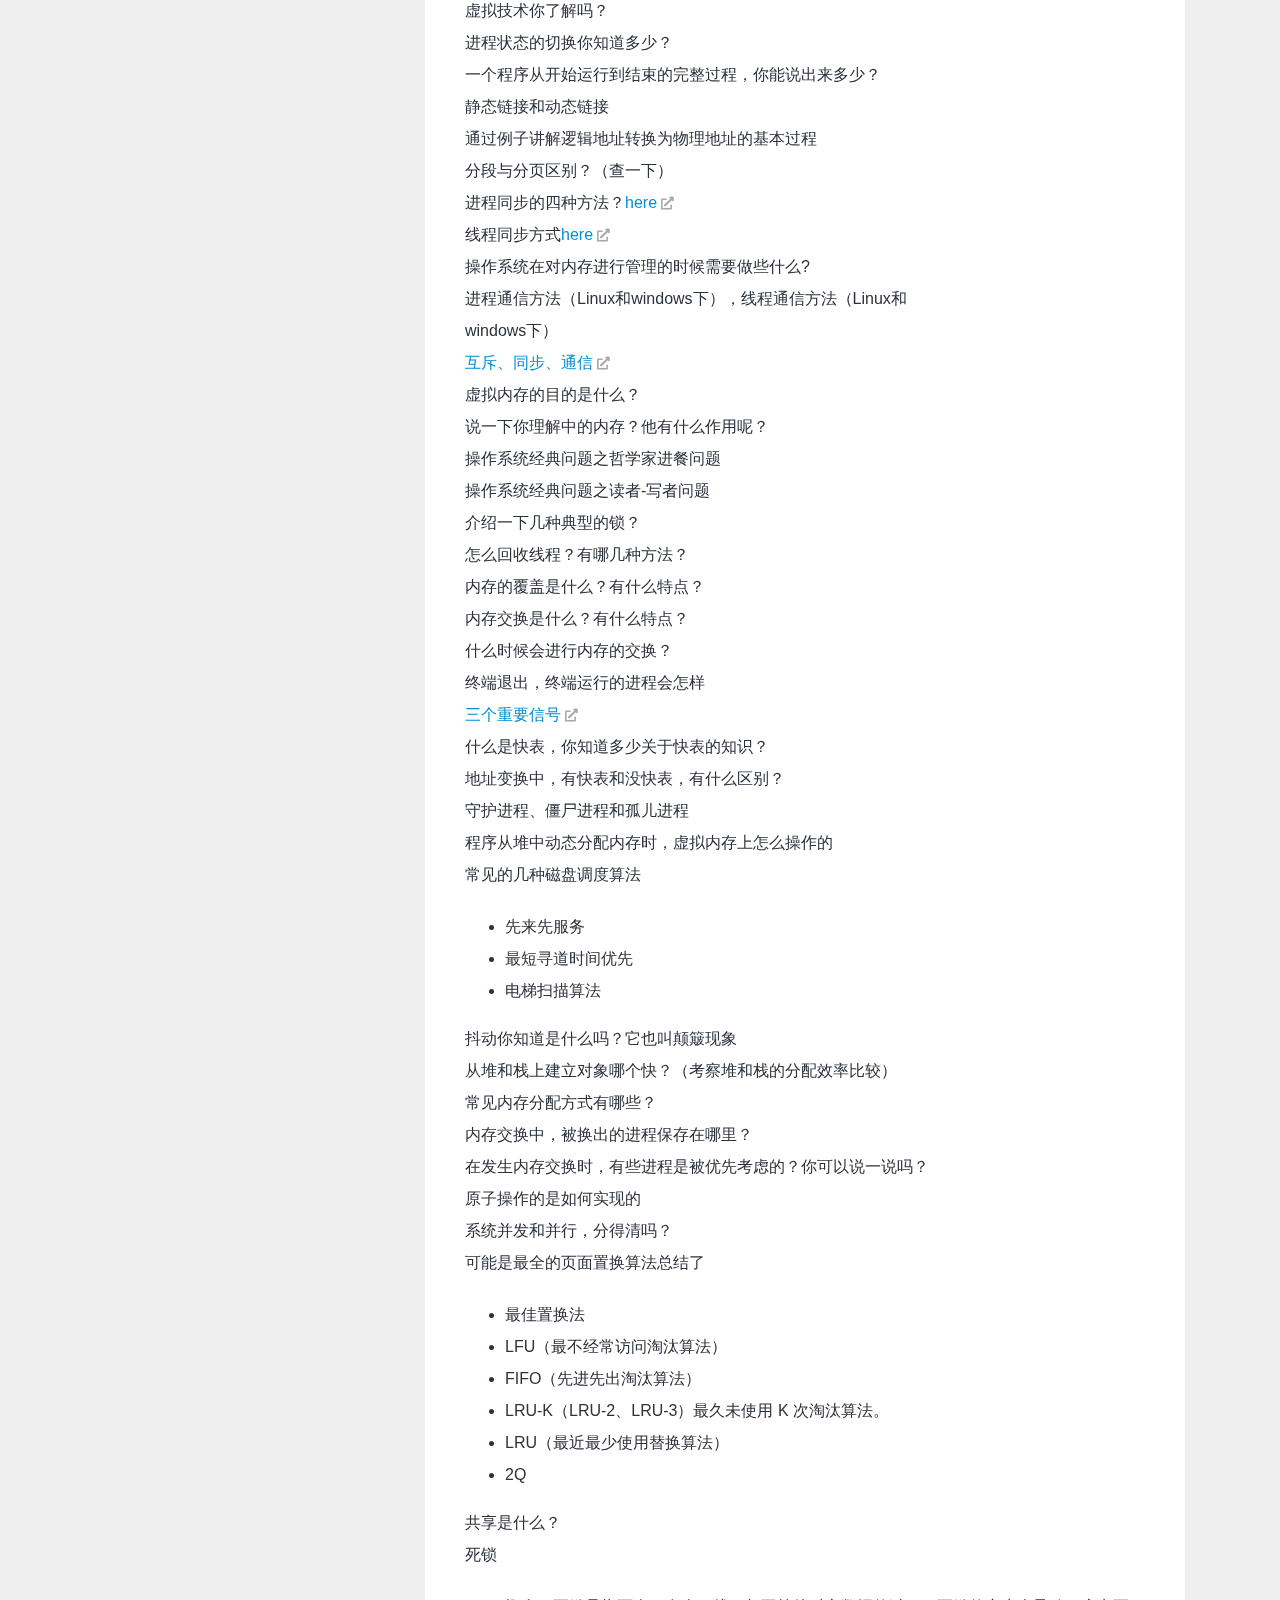
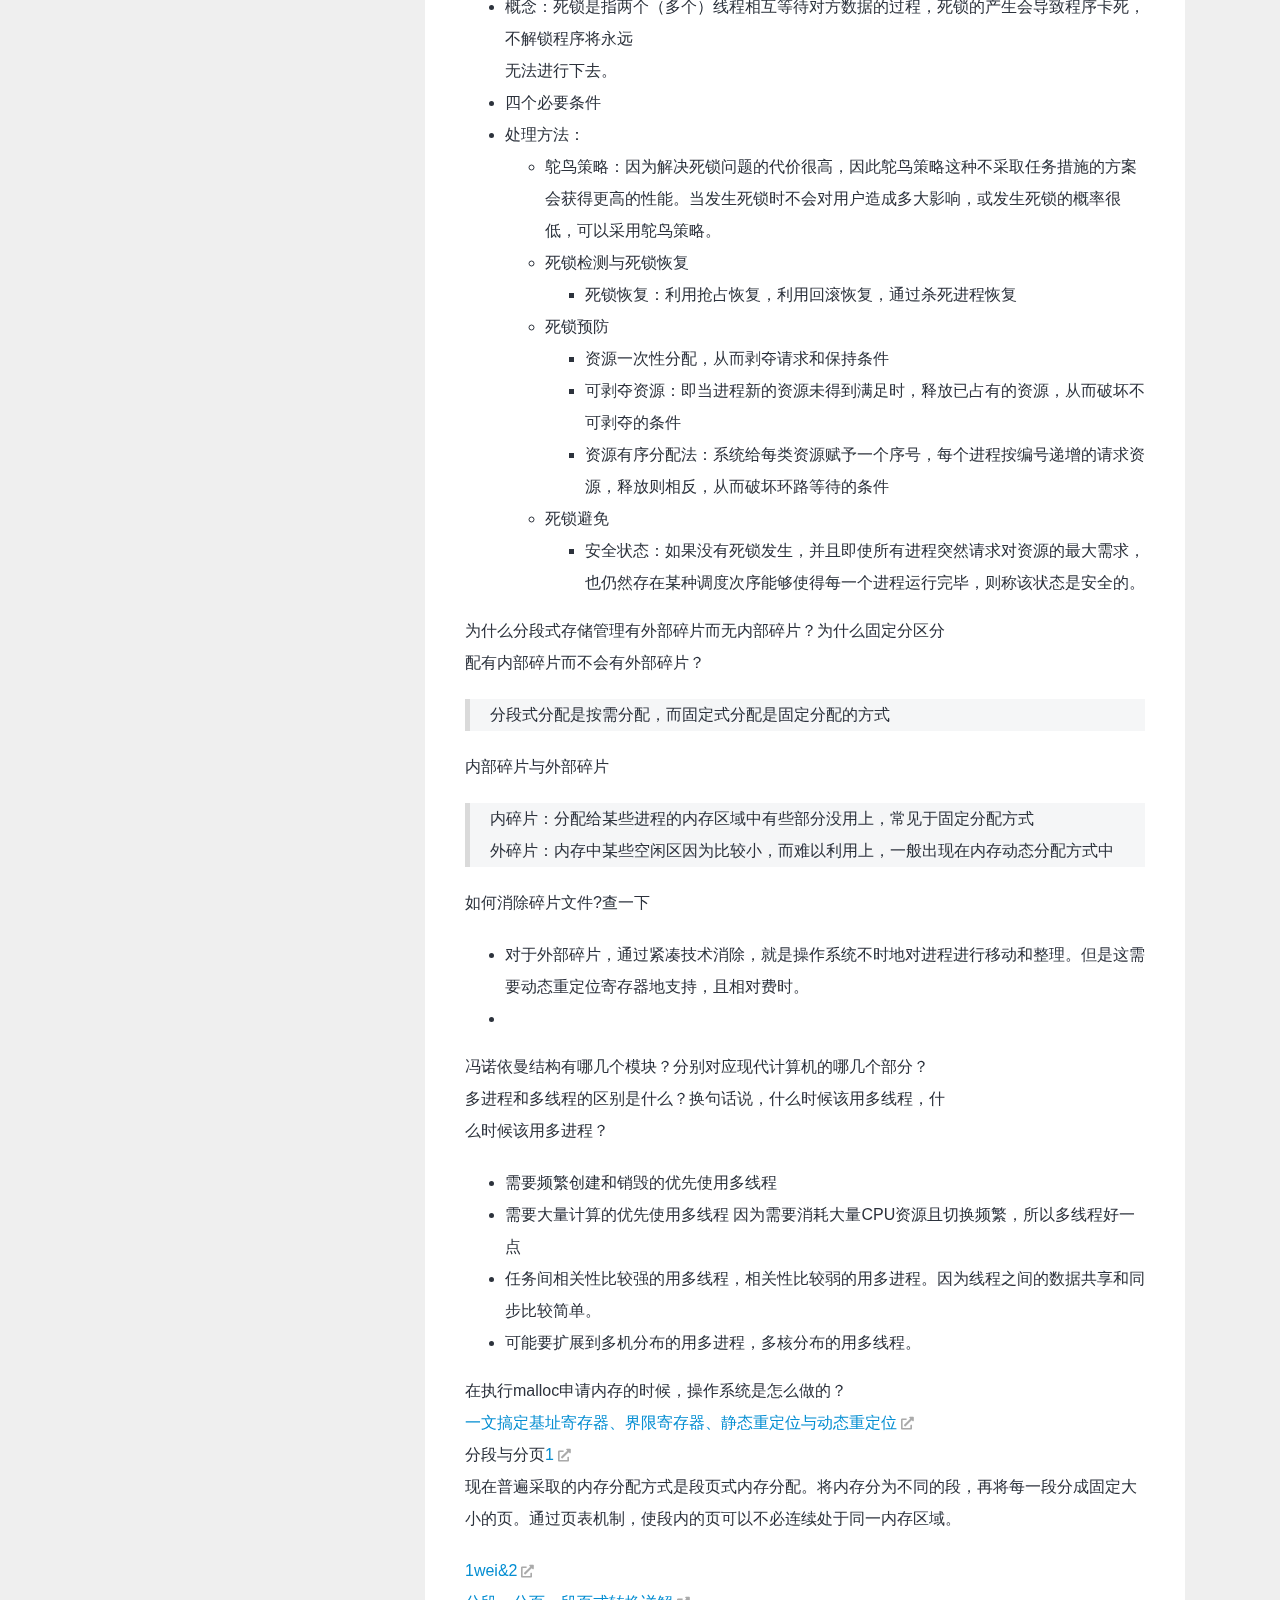
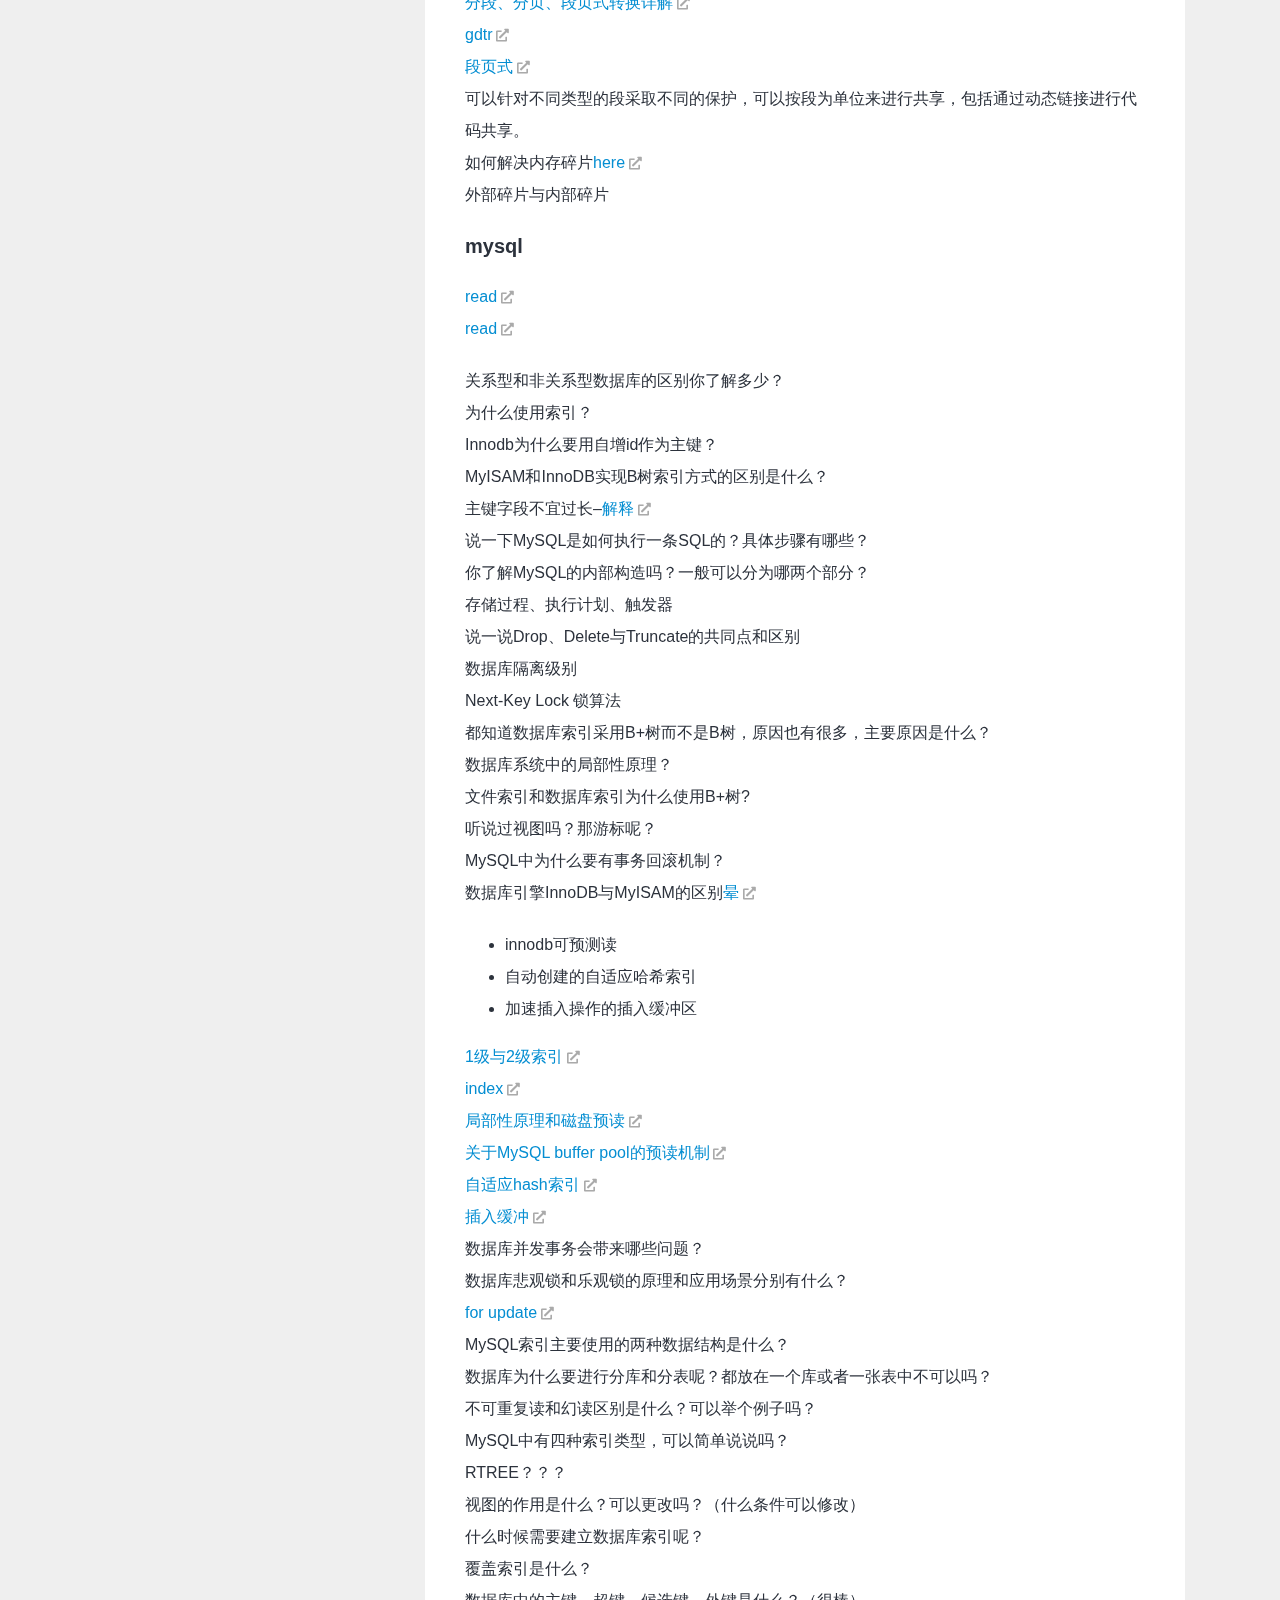
==== commit 47976215: "Site updated: 2021-10-30 10:15:23" ====
--- a/index.html
+++ b/index.html
@@ -5,7 +5,7 @@
 <meta property="og:site_name" content="Welcome my blog !!!">
 <meta property="og:description" content="多学多看多动手">
 <meta property="og:locale" content="en_US">
-<meta property="article:author" content="John Doe">
+<meta property="article:author" content="ssh">
 <meta name="twitter:card" content="summary"><title>Welcome my blog !!!</title><link ref="canonical" href="http://example.com/index.html"><link rel="dns-prefetch" href="https://cdn.jsdelivr.net"><link rel="stylesheet" href="https://cdn.jsdelivr.net/npm/@fortawesome/fontawesome-free@5.12.1/css/all.min.css" type="text/css"><link rel="stylesheet" href="/css/index.css?v=2.6.2"><script>var Stun = window.Stun || {};
 var CONFIG = {
   root: '/',
@@ -136,6 +136,10 @@
 <li><strong>STDC</strong> 宏指令的意义是编译时定义的。一般来讲，如果__STDC__已经定义，编译器将仅接受不包含任何非标准扩展的标准C/C++代码。如果实现是标准的,则宏__STDC__含有十进制常量1。如果它含有任何其它数,则实现是非标准的。</li>
 <li>__cplusplus 与标准c++一致的编译器把它定义为一个包含至少6为的数值。与标准c++不一致的编译器将使用具有5位或更少的数值。</li>
 </ul>
+
+        <h3 id="引用"   >
+          <a href="#引用" class="heading-link"><i class="fas fa-link"></i></a><a href="#引用" class="headerlink" title="引用"></a>引用</h3>
+      <p>[1] <span class="exturl"><a class="exturl__link"   target="_blank" rel="noopener" href="http://notes.tanchuanqi.com/language/cpp/cpp_micro.html" >http://notes.tanchuanqi.com/language/cpp/cpp_micro.html</a><span class="exturl__icon"><i class="fas fa-external-link-alt"></i></span></span></p>
 </div></div></article><article class="postlist-item post"><header class="post-header"><h1 class="post-title"><a class="post-title__link" href="/2021/10/29/InterView/">InterView</a></h1><div class="post-meta"><span class="post-meta-item post-meta-item--createtime"><span class="post-meta-item__icon"><i class="far fa-calendar-plus"></i></span><span class="post-meta-item__info">Created</span><span class="post-meta-item__value">2021-10-29</span></span><span class="post-meta-item post-meta-item--updatetime"><span class="post-meta-item__icon"><i class="far fa-calendar-check"></i></span><span class="post-meta-item__info">Updated</span><span class="post-meta-item__value">2021-10-29</span></span></div></header><div class="post-body"><div class="post-excerpt">
         <h3 id="八股文准备"   >
           <a href="#八股文准备" class="heading-link"><i class="fas fa-link"></i></a><a href="#八股文准备" class="headerlink" title="八股文准备"></a>八股文准备</h3>
@@ -709,7 +713,7 @@
 <p>MySQL中锁的种类<br><span class="exturl"><a class="exturl__link"   target="_blank" rel="noopener" href="https://blog.csdn.net/qq_44766883/article/details/105879308" >1</a><span class="exturl__icon"><i class="fas fa-external-link-alt"></i></span></span> <span class="exturl"><a class="exturl__link"   target="_blank" rel="noopener" href="https://blog.csdn.net/zhaoliang831214/article/details/89429334?utm_medium=distribute.pc_relevant.none-task-blog-2~default~essearch~vector-11.no_search_link&depth_1-utm_source=distribute.pc_relevant.none-task-blog-2~default~essearch~vector-11.no_search_link" >2</a><span class="exturl__icon"><i class="fas fa-external-link-alt"></i></span></span> <span class="exturl"><a class="exturl__link"   target="_blank" rel="noopener" href="https://database.51cto.com/art/201910/604421.htm" >3</a><span class="exturl__icon"><i class="fas fa-external-link-alt"></i></span></span> <span class="exturl"><a class="exturl__link"   target="_blank" rel="noopener" href="http://mysql.taobao.org/monthly/2016/01/01/" >4</a><span class="exturl__icon"><i class="fas fa-external-link-alt"></i></span></span> <span class="exturl"><a class="exturl__link"   target="_blank" rel="noopener" href="https://xie.infoq.cn/article/a9d6332f79cd7c68b260804e4" >5</a><span class="exturl__icon"><i class="fas fa-external-link-alt"></i></span></span></p>
 <p>网络编程 <span class="exturl"><a class="exturl__link"   target="_blank" rel="noopener" href="https://834810071.github.io/2021/03/15/%E7%BD%91%E7%BB%9CIO/#more" >1</a><span class="exturl__icon"><i class="fas fa-external-link-alt"></i></span></span><br><span class="exturl"><a class="exturl__link"   target="_blank" rel="noopener" href="https://www.zhihu.com/question/26943938" >如何深刻理解Reactor和Proactor？ - 知乎</a><span class="exturl__icon"><i class="fas fa-external-link-alt"></i></span></span></p>
 <p><span class="exturl"><a class="exturl__link"   target="_blank" rel="noopener" href="https://blog.csdn.net/qq_40733949/article/details/93405054" >https进行SSL认证的全过程</a><span class="exturl__icon"><i class="fas fa-external-link-alt"></i></span></span></p>
-</div></div></article><article class="postlist-item post"><header class="post-header"><h1 class="post-title"><a class="post-title__link" href="/2021/10/27/redis-learning/">redis_learning</a></h1><div class="post-meta"><span class="post-meta-item post-meta-item--createtime"><span class="post-meta-item__icon"><i class="far fa-calendar-plus"></i></span><span class="post-meta-item__info">Created</span><span class="post-meta-item__value">2021-10-27</span></span><span class="post-meta-item post-meta-item--updatetime"><span class="post-meta-item__icon"><i class="far fa-calendar-check"></i></span><span class="post-meta-item__info">Updated</span><span class="post-meta-item__value">2021-10-28</span></span></div></header><div class="post-body"><div class="post-excerpt">
+</div></div></article><article class="postlist-item post"><header class="post-header"><h1 class="post-title"><a class="post-title__link" href="/2021/10/27/redis-learning/">redis_learning</a></h1><div class="post-meta"><span class="post-meta-item post-meta-item--createtime"><span class="post-meta-item__icon"><i class="far fa-calendar-plus"></i></span><span class="post-meta-item__info">Created</span><span class="post-meta-item__value">2021-10-27</span></span><span class="post-meta-item post-meta-item--updatetime"><span class="post-meta-item__icon"><i class="far fa-calendar-check"></i></span><span class="post-meta-item__info">Updated</span><span class="post-meta-item__value">2021-10-30</span></span></div></header><div class="post-body"><div class="post-excerpt">
         <h2 id="Redis-入门指南"   >
           <a href="#Redis-入门指南" class="heading-link"><i class="fas fa-link"></i></a><a href="#Redis-入门指南" class="headerlink" title="Redis 入门指南"></a>Redis 入门指南</h2>
       
@@ -859,6 +863,64 @@
 <li><p>获得字段数量</p>
 <figure class="highlight plaintext"><div class="table-container"><table><tr><td class="gutter"><pre><span class="line">1</span><br></pre></td><td class="code"><pre><span class="line">HLEN key</span><br></pre></td></tr></table></div></figure></li>
 </ol>
+
+        <h3 id="列表类型"   >
+          <a href="#列表类型" class="heading-link"><i class="fas fa-link"></i></a><a href="#列表类型" class="headerlink" title="列表类型"></a>列表类型</h3>
+      
+        <h4 id="介绍"   >
+          <a href="#介绍" class="heading-link"><i class="fas fa-link"></i></a><a href="#介绍" class="headerlink" title="介绍"></a>介绍</h4>
+      <p>列表类型（list）可以存储一个有序的字符串列表，常用的操作是向列表两端添加元素，或者获得列表的某一个片段。</p>
+<p>列表类型内部是使用双向链表（double linked list）实现的，所以向列表两端添加元素的时间复杂度为O(1)，获取越接近两端的元素速度就越快。这意味着即使是一个有几千万个元素的列表，获取头部或尾部的10条记录也是极快的（和从只有20个元素的列表中获取头部或尾部的10条记录的速度是一样的）。</p>
+<p>与散列类型键最多能容纳的字段数量相同，一个列表类型键最多能容纳232-1个元素。</p>
+
+        <h4 id="命令-2"   >
+          <a href="#命令-2" class="heading-link"><i class="fas fa-link"></i></a><a href="#命令-2" class="headerlink" title="命令"></a>命令</h4>
+      <ol>
+<li><p>向列表两端增加元素</p>
+<figure class="highlight plaintext"><div class="table-container"><table><tr><td class="gutter"><pre><span class="line">1</span><br><span class="line">2</span><br></pre></td><td class="code"><pre><span class="line">LPUSH key value [value....]</span><br><span class="line">RPUSH key value [value....]</span><br></pre></td></tr></table></div></figure>
+<p>LPUSH命令用来向列表左边增加元素，返回值表示增加元素后列表的长度。</p>
+</li>
+<li><p>从列表两端弹出元素</p>
+<figure class="highlight plaintext"><div class="table-container"><table><tr><td class="gutter"><pre><span class="line">1</span><br><span class="line">2</span><br></pre></td><td class="code"><pre><span class="line">LPOP key</span><br><span class="line">RPOP key</span><br></pre></td></tr></table></div></figure>
+<p>有进有出，LPOP命令可以从列表左边弹出一个元素。LPOP命令执行两步操作：第一步是将列表左边的元素从列表中移除，第二步是返回被移除的元素值。</p>
+</li>
+<li><p>获取列表中元素的个数</p>
+<figure class="highlight plaintext"><div class="table-container"><table><tr><td class="gutter"><pre><span class="line">1</span><br></pre></td><td class="code"><pre><span class="line">LLEN key</span><br></pre></td></tr></table></div></figure></li>
+<li><p>获得列表片段</p>
+<figure class="highlight plaintext"><div class="table-container"><table><tr><td class="gutter"><pre><span class="line">1</span><br></pre></td><td class="code"><pre><span class="line">LRANGE key start stop</span><br></pre></td></tr></table></div></figure>
+<p>LRANGE命令是列表类型最常用的命令之一，它能够获得列表中的某一片段。LRANGE命令将返回索引从start到stop之间的所有元素（包含两端的元素）。与大多数人的直觉相同，Redis的列表起始索引为0。</p>
+</li>
+</ol>
+<p>LRANGE命令也支持负索引，表示从右边开始计算序数，如”-1”表示最右边第一个元素，”-2”表示最右边第二个元素，依次类推。</p>
+<p>注意：</p>
+<blockquote>
+<p>（1）如果start的索引位置比stop的索引位置靠后，则会返回空列表。<br>（2）如果stop大于实际的索引范围，则会返回到列表最右边的元素。</p>
+</blockquote>
+<ol start="5">
+<li><p>删除列表中指定的值</p>
+<figure class="highlight plaintext"><div class="table-container"><table><tr><td class="gutter"><pre><span class="line">1</span><br></pre></td><td class="code"><pre><span class="line">LREM key count value</span><br></pre></td></tr></table></div></figure>
+<p>LREM命令会删除列表中前count个值为value的元素，返回值是实际删除的元素个数。根据count值的不同，LREM命令的执行方式会略有差异：</p>
+<ul>
+<li>当count ＞ 0时LREM命令会从列表左边开始删除前 count个值为 value的元素；</li>
+<li>当count ＜ 0时LREM命令会从列表右边开始删除前|count|个值为value的元素；</li>
+<li>当count = 0是LREM命令会删除所有值为value的元素。</li>
+</ul>
+</li>
+<li><p>获得/设置指定索引的元素值</p>
+<figure class="highlight plaintext"><div class="table-container"><table><tr><td class="gutter"><pre><span class="line">1</span><br><span class="line">2</span><br></pre></td><td class="code"><pre><span class="line">LINDEX key index</span><br><span class="line">LSET key index value</span><br></pre></td></tr></table></div></figure></li>
+<li><p>只保留列表指定片段</p>
+<figure class="highlight plaintext"><div class="table-container"><table><tr><td class="gutter"><pre><span class="line">1</span><br></pre></td><td class="code"><pre><span class="line">LTRIM key start end</span><br></pre></td></tr></table></div></figure>
+<p>LTRIM命令可以删除指定索引范围之外的所有元素，其指定列表范围的方法和LRANGE命令相同。</p>
+</li>
+<li><p>向列表中插入元素</p>
+<figure class="highlight plaintext"><div class="table-container"><table><tr><td class="gutter"><pre><span class="line">1</span><br></pre></td><td class="code"><pre><span class="line">LINSERT key BEFORE|AFTER pivot value</span><br></pre></td></tr></table></div></figure>
+<p>LINSERT命令首先会在列表中从左到右查找值为pivot的元素，然后根据第二个参数是BEFORE还是AFTER来决定将value插入到该元素的前面还是后面。</p>
+</li>
+<li><p>将元素从一个列表转到另一个列表</p>
+<figure class="highlight plaintext"><div class="table-container"><table><tr><td class="gutter"><pre><span class="line">1</span><br></pre></td><td class="code"><pre><span class="line">RPOPLPUSH src dest</span><br></pre></td></tr></table></div></figure>
+<p>RPOPLPUSH是个很有意思的命令，从名字就可以看出它的功能：先执行RPOP命令再执行LPUSH命令。RPOPLPUSH命令会先从source列表类型键的右边弹出一个元素，然后将其加入到destination列表类型键的左边，并返回这个元素的值，整个过程是原子的。</p>
+</li>
+</ol>
 </div></div></article><article class="postlist-item post"><header class="post-header"><h1 class="post-title"><a class="post-title__link" href="/2021/10/26/hello-world/">Hello World</a></h1><div class="post-meta"><span class="post-meta-item post-meta-item--createtime"><span class="post-meta-item__icon"><i class="far fa-calendar-plus"></i></span><span class="post-meta-item__info">Created</span><span class="post-meta-item__value">2021-10-26</span></span><span class="post-meta-item post-meta-item--updatetime"><span class="post-meta-item__icon"><i class="far fa-calendar-check"></i></span><span class="post-meta-item__info">Updated</span><span class="post-meta-item__value">1985-10-26</span></span></div></header><div class="post-body"><div class="post-excerpt"><p>Welcome to <span class="exturl"><a class="exturl__link"   target="_blank" rel="noopener" href="https://hexo.io/" >Hexo</a><span class="exturl__icon"><i class="fas fa-external-link-alt"></i></span></span>! This is your very first post. Check <span class="exturl"><a class="exturl__link"   target="_blank" rel="noopener" href="https://hexo.io/docs/" >documentation</a><span class="exturl__icon"><i class="fas fa-external-link-alt"></i></span></span> for more info. If you get any problems when using Hexo, you can find the answer in <span class="exturl"><a class="exturl__link"   target="_blank" rel="noopener" href="https://hexo.io/docs/troubleshooting.html" >troubleshooting</a><span class="exturl__icon"><i class="fas fa-external-link-alt"></i></span></span> or you can ask me on <span class="exturl"><a class="exturl__link"   target="_blank" rel="noopener" href="https://github.com/hexojs/hexo/issues" >GitHub</a><span class="exturl__icon"><i class="fas fa-external-link-alt"></i></span></span>.</p>
 
         <h2 id="Quick-Start"   >
@@ -887,4 +949,4 @@
       <figure class="highlight bash"><div class="table-container"><table><tr><td class="gutter"><pre><span class="line">1</span><br></pre></td><td class="code"><pre><span class="line">$ hexo deploy</span><br></pre></td></tr></table></div></figure>
 
 <p>More info: <span class="exturl"><a class="exturl__link"   target="_blank" rel="noopener" href="https://hexo.io/docs/one-command-deployment.html" >Deployment</a><span class="exturl__icon"><i class="fas fa-external-link-alt"></i></span></span></p>
-</div></div></article></section><nav class="paginator"><div class="paginator-inner"><span class="page-number current">1</span></div></nav></div></div><div class="sidebar-wrap" id="sidebar-wrap"><aside class="sidebar" id="sidebar"><section class="sidebar-toc hide"></section><!-- ov = overview--><section class="sidebar-ov"><div class="sidebar-ov-author"><div class="sidebar-ov-author__avatar"><img class="sidebar-ov-author__avatar_img" src="/images/icons/header.jpg" alt="avatar"></div><p class="sidebar-ov-author__text">hello world</p></div><div class="sidebar-ov-social"><a class="sidebar-ov-social-item" href="https://github.com/" target="_blank" rel="noopener" data-popover="Github" data-popover-pos="up"><span class="sidebar-ov-social-item__icon"><i class="fab fa-github"></i></span></a><a class="sidebar-ov-social-item" href="https://plus.google.com/" target="_blank" rel="noopener" data-popover="Google" data-popover-pos="up"><span class="sidebar-ov-social-item__icon"><i class="fab fa-google"></i></span></a><a class="sidebar-ov-social-item" href="https://twitter.com/" target="_blank" rel="noopener" data-popover="Twitter" data-popover-pos="up"><span class="sidebar-ov-social-item__icon"><i class="fab fa-twitter"></i></span></a><a class="sidebar-ov-social-item" href="https://youtube.com/" target="_blank" rel="noopener" data-popover="Youtube" data-popover-pos="up"><span class="sidebar-ov-social-item__icon"><i class="fab fa-youtube"></i></span></a></div><div class="sidebar-ov-state"><a class="sidebar-ov-state-item sidebar-ov-state-item--posts" href="/archives/"><div class="sidebar-ov-state-item__count">5</div><div class="sidebar-ov-state-item__name">Archives</div></a><a class="sidebar-ov-state-item sidebar-ov-state-item--categories" href="/categories/"><div class="sidebar-ov-state-item__count">0</div><div class="sidebar-ov-state-item__name">Categories</div></a><a class="sidebar-ov-state-item sidebar-ov-state-item--tags" href="/tags/"><div class="sidebar-ov-state-item__count">4</div><div class="sidebar-ov-state-item__name">Tags</div></a></div><div class="sidebar-ov-cc"><a href="https://creativecommons.org/licenses/by-nc-sa/4.0/deed.en" target="_blank" rel="noopener" data-popover="Creative Commons" data-popover-pos="up"><img src="/images/cc-by-nc-sa.svg"></a></div></section></aside></div><div class="clearfix"></div></div></main><footer class="footer" id="footer"><div class="footer-inner"><div><span>Copyright © 2021</span><span class="footer__icon"><i class="fas fa-heart"></i></span><span>John Doe</span></div><div><span>Powered by <a href="http://hexo.io/" title="Hexo" target="_blank" rel="noopener">Hexo</a></span><span> v5.4.0</span><span class="footer__devider">|</span><span>Theme - <a href="https://github.com/liuyib/hexo-theme-stun/" title="Stun" target="_blank" rel="noopener">Stun</a></span><span> v2.6.2</span></div></div></footer><div class="loading-bar" id="loading-bar"><div class="loading-bar__progress"></div></div><div class="back2top" id="back2top"><span class="back2top__icon"><i class="fas fa-rocket"></i></span></div></div><script src="https://cdn.jsdelivr.net/npm/jquery@v3.4.1/dist/jquery.min.js"></script><script src="https://cdn.jsdelivr.net/npm/velocity-animate@1.5.2/velocity.min.js"></script><script src="https://cdn.jsdelivr.net/npm/velocity-animate@1.5.2/velocity.ui.min.js"></script><script src="https://cdn.jsdelivr.net/npm/ribbon.js@latest/dist/ribbon.min.js" size="120" alpha="0.6" zIndex="-1"></script><script src="https://cdn.jsdelivr.net/npm/canvas-nest.js@1.0.1/dist/canvas-nest.min.js" color="0,0,0" opacity="0.6" count="99" zIndex="-1"></script><script src="/js/utils.js?v=2.6.2"></script><script src="/js/stun-boot.js?v=2.6.2"></script><script src="/js/scroll.js?v=2.6.2"></script><script src="/js/header.js?v=2.6.2"></script><script src="/js/sidebar.js?v=2.6.2"></script></body></html>+</div></div></article></section><nav class="paginator"><div class="paginator-inner"><span class="page-number current">1</span></div></nav></div></div><div class="sidebar-wrap" id="sidebar-wrap"><aside class="sidebar" id="sidebar"><section class="sidebar-toc hide"></section><!-- ov = overview--><section class="sidebar-ov"><div class="sidebar-ov-author"><div class="sidebar-ov-author__avatar"><img class="sidebar-ov-author__avatar_img" src="/images/icons/header.jpg" alt="avatar"></div><p class="sidebar-ov-author__text">I can believe i think i can.</p></div><div class="sidebar-ov-social"><a class="sidebar-ov-social-item" href="https://github.com/" target="_blank" rel="noopener" data-popover="Github" data-popover-pos="up"><span class="sidebar-ov-social-item__icon"><i class="fab fa-github"></i></span></a><a class="sidebar-ov-social-item" href="https://plus.google.com/" target="_blank" rel="noopener" data-popover="Google" data-popover-pos="up"><span class="sidebar-ov-social-item__icon"><i class="fab fa-google"></i></span></a><a class="sidebar-ov-social-item" href="https://twitter.com/" target="_blank" rel="noopener" data-popover="Twitter" data-popover-pos="up"><span class="sidebar-ov-social-item__icon"><i class="fab fa-twitter"></i></span></a><a class="sidebar-ov-social-item" href="https://youtube.com/" target="_blank" rel="noopener" data-popover="Youtube" data-popover-pos="up"><span class="sidebar-ov-social-item__icon"><i class="fab fa-youtube"></i></span></a></div><div class="sidebar-ov-state"><a class="sidebar-ov-state-item sidebar-ov-state-item--posts" href="/archives/"><div class="sidebar-ov-state-item__count">5</div><div class="sidebar-ov-state-item__name">Archives</div></a><a class="sidebar-ov-state-item sidebar-ov-state-item--categories" href="/categories/"><div class="sidebar-ov-state-item__count">0</div><div class="sidebar-ov-state-item__name">Categories</div></a><a class="sidebar-ov-state-item sidebar-ov-state-item--tags" href="/tags/"><div class="sidebar-ov-state-item__count">4</div><div class="sidebar-ov-state-item__name">Tags</div></a></div><div class="sidebar-ov-cc"><a href="https://creativecommons.org/licenses/by-nc-sa/4.0/deed.en" target="_blank" rel="noopener" data-popover="Creative Commons" data-popover-pos="up"><img src="/images/cc-by-nc-sa.svg"></a></div></section></aside></div><div class="clearfix"></div></div></main><footer class="footer" id="footer"><div class="footer-inner"><div><span>Copyright © 2021</span><span class="footer__icon"><i class="fas fa-heart"></i></span><span>ssh</span></div><div><span>Powered by <a href="http://hexo.io/" title="Hexo" target="_blank" rel="noopener">Hexo</a></span><span> v5.4.0</span><span class="footer__devider">|</span><span>Theme - <a href="https://github.com/liuyib/hexo-theme-stun/" title="Stun" target="_blank" rel="noopener">Stun</a></span><span> v2.6.2</span></div></div></footer><div class="loading-bar" id="loading-bar"><div class="loading-bar__progress"></div></div><div class="back2top" id="back2top"><span class="back2top__icon"><i class="fas fa-rocket"></i></span></div></div><script src="https://cdn.jsdelivr.net/npm/jquery@v3.4.1/dist/jquery.min.js"></script><script src="https://cdn.jsdelivr.net/npm/velocity-animate@1.5.2/velocity.min.js"></script><script src="https://cdn.jsdelivr.net/npm/velocity-animate@1.5.2/velocity.ui.min.js"></script><script src="https://cdn.jsdelivr.net/npm/ribbon.js@latest/dist/ribbon.min.js" size="120" alpha="0.6" zIndex="-1"></script><script src="https://cdn.jsdelivr.net/npm/canvas-nest.js@1.0.1/dist/canvas-nest.min.js" color="0,0,0" opacity="0.6" count="99" zIndex="-1"></script><script src="/js/utils.js?v=2.6.2"></script><script src="/js/stun-boot.js?v=2.6.2"></script><script src="/js/scroll.js?v=2.6.2"></script><script src="/js/header.js?v=2.6.2"></script><script src="/js/sidebar.js?v=2.6.2"></script></body></html>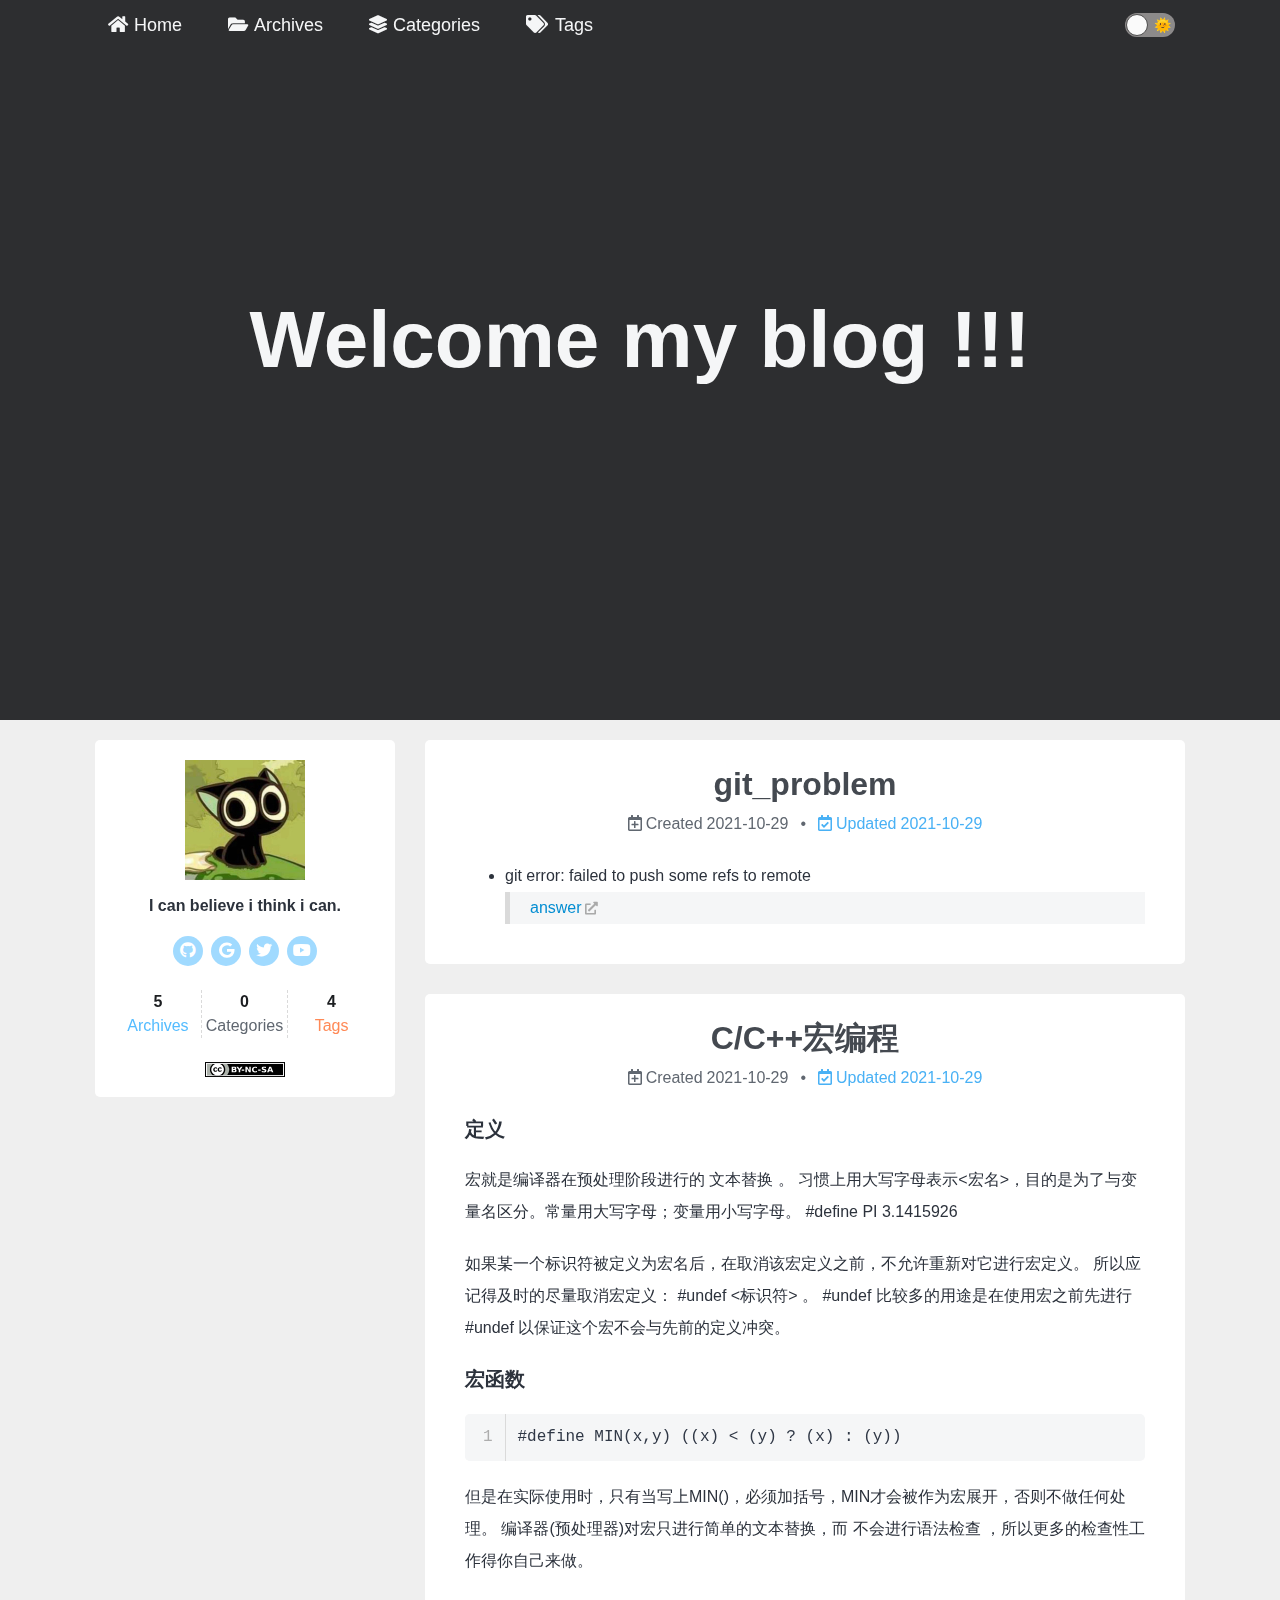
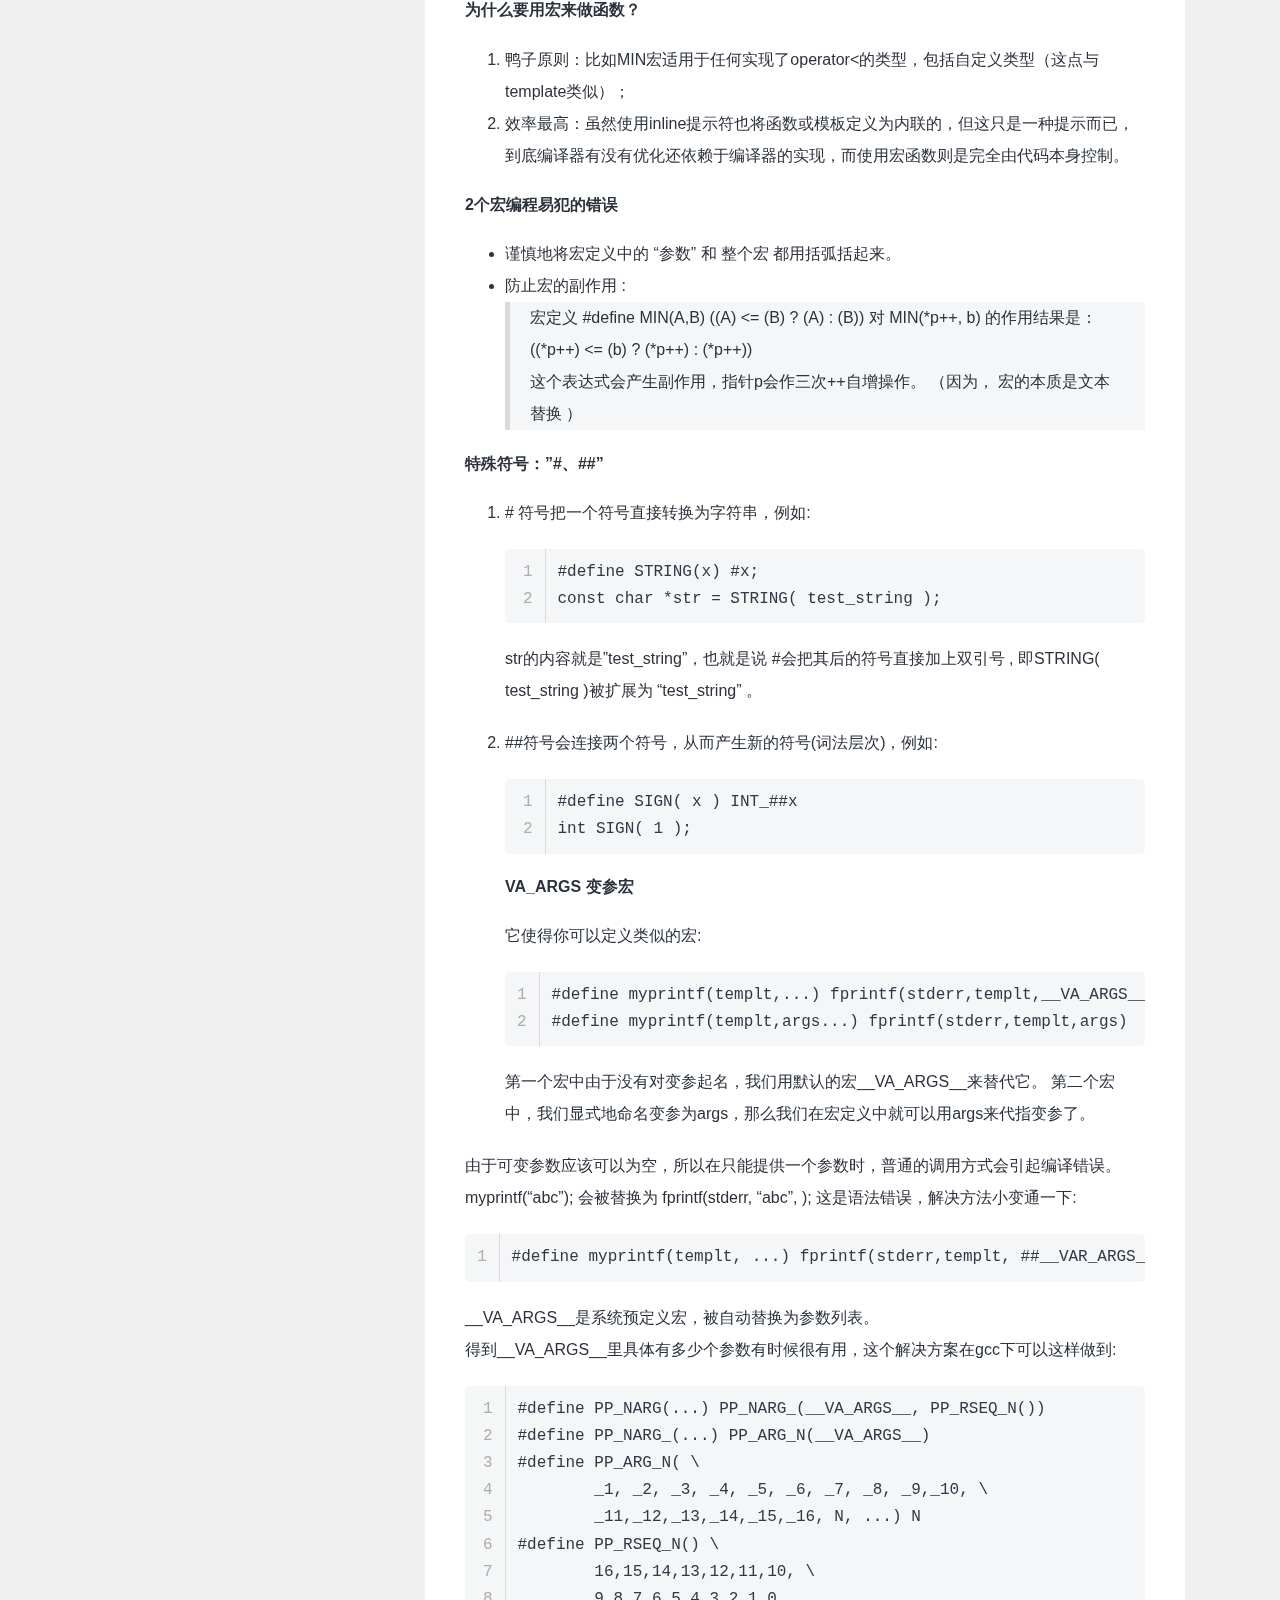
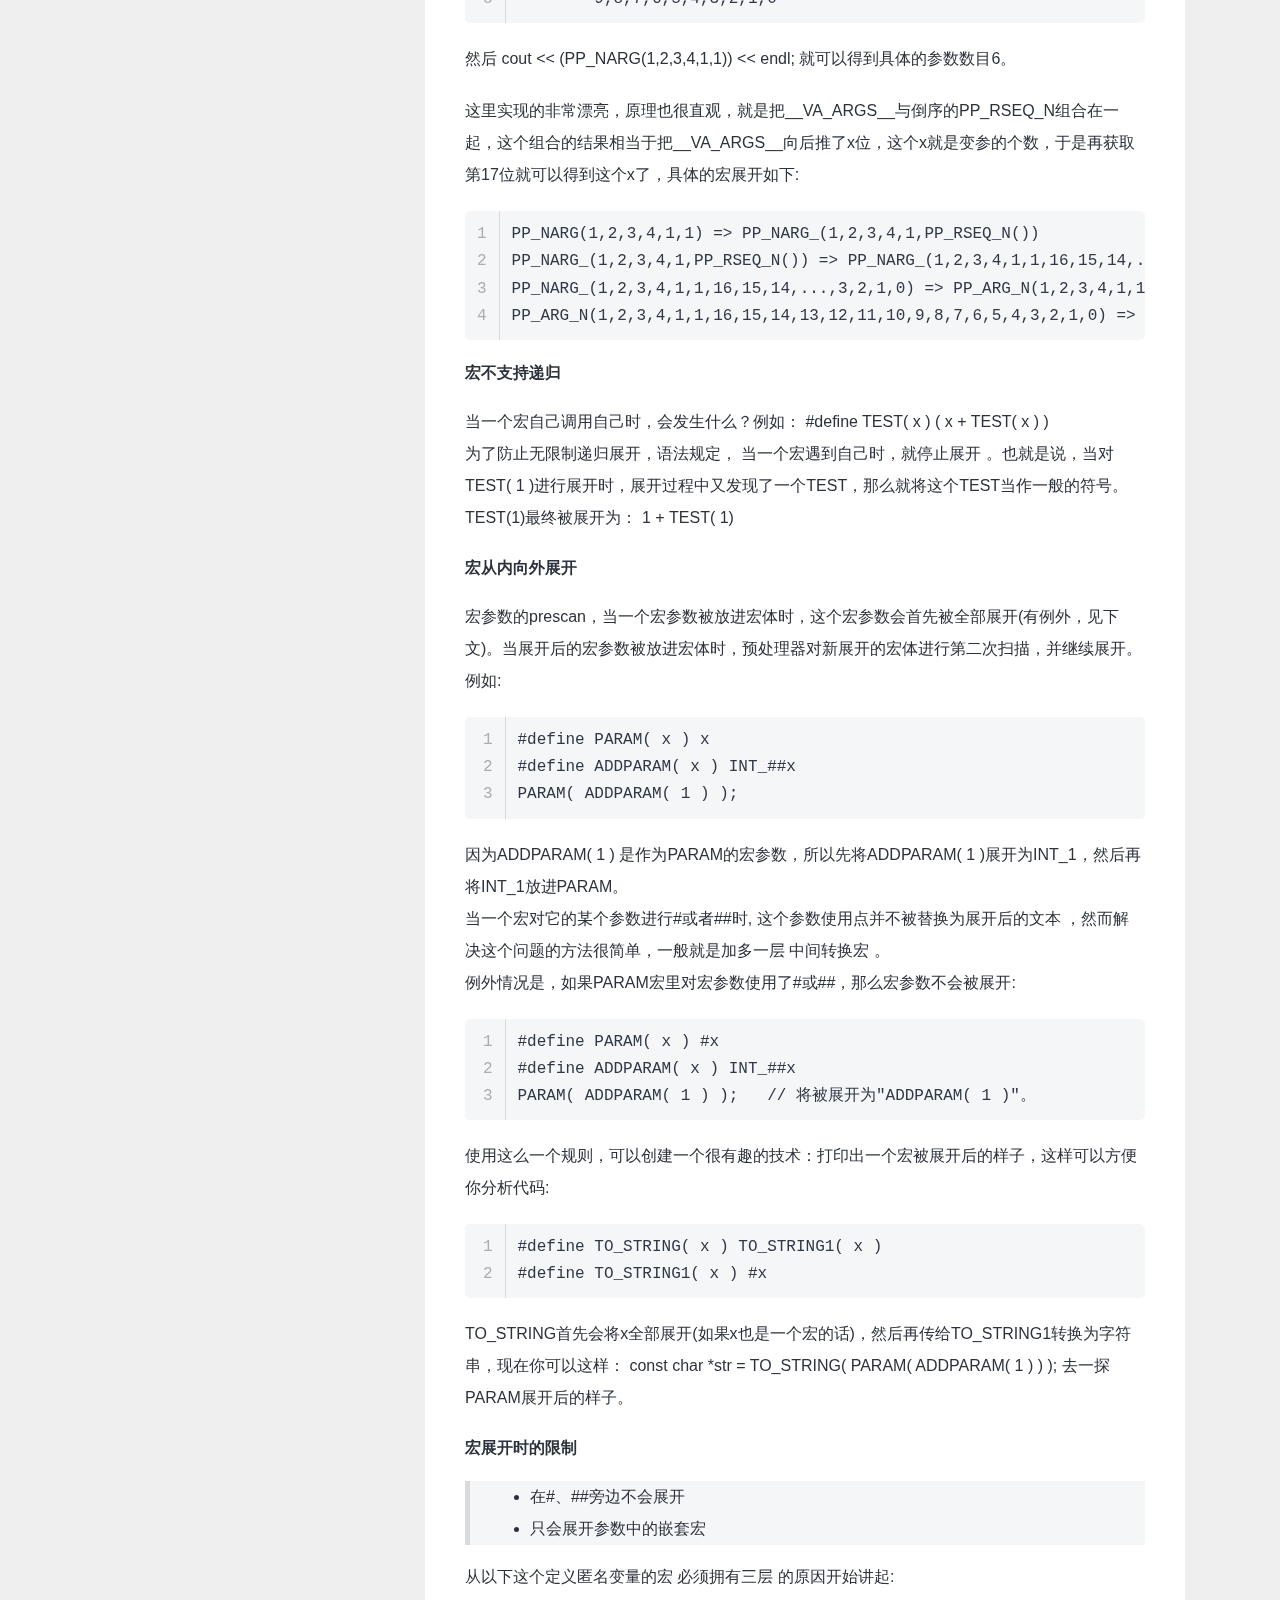
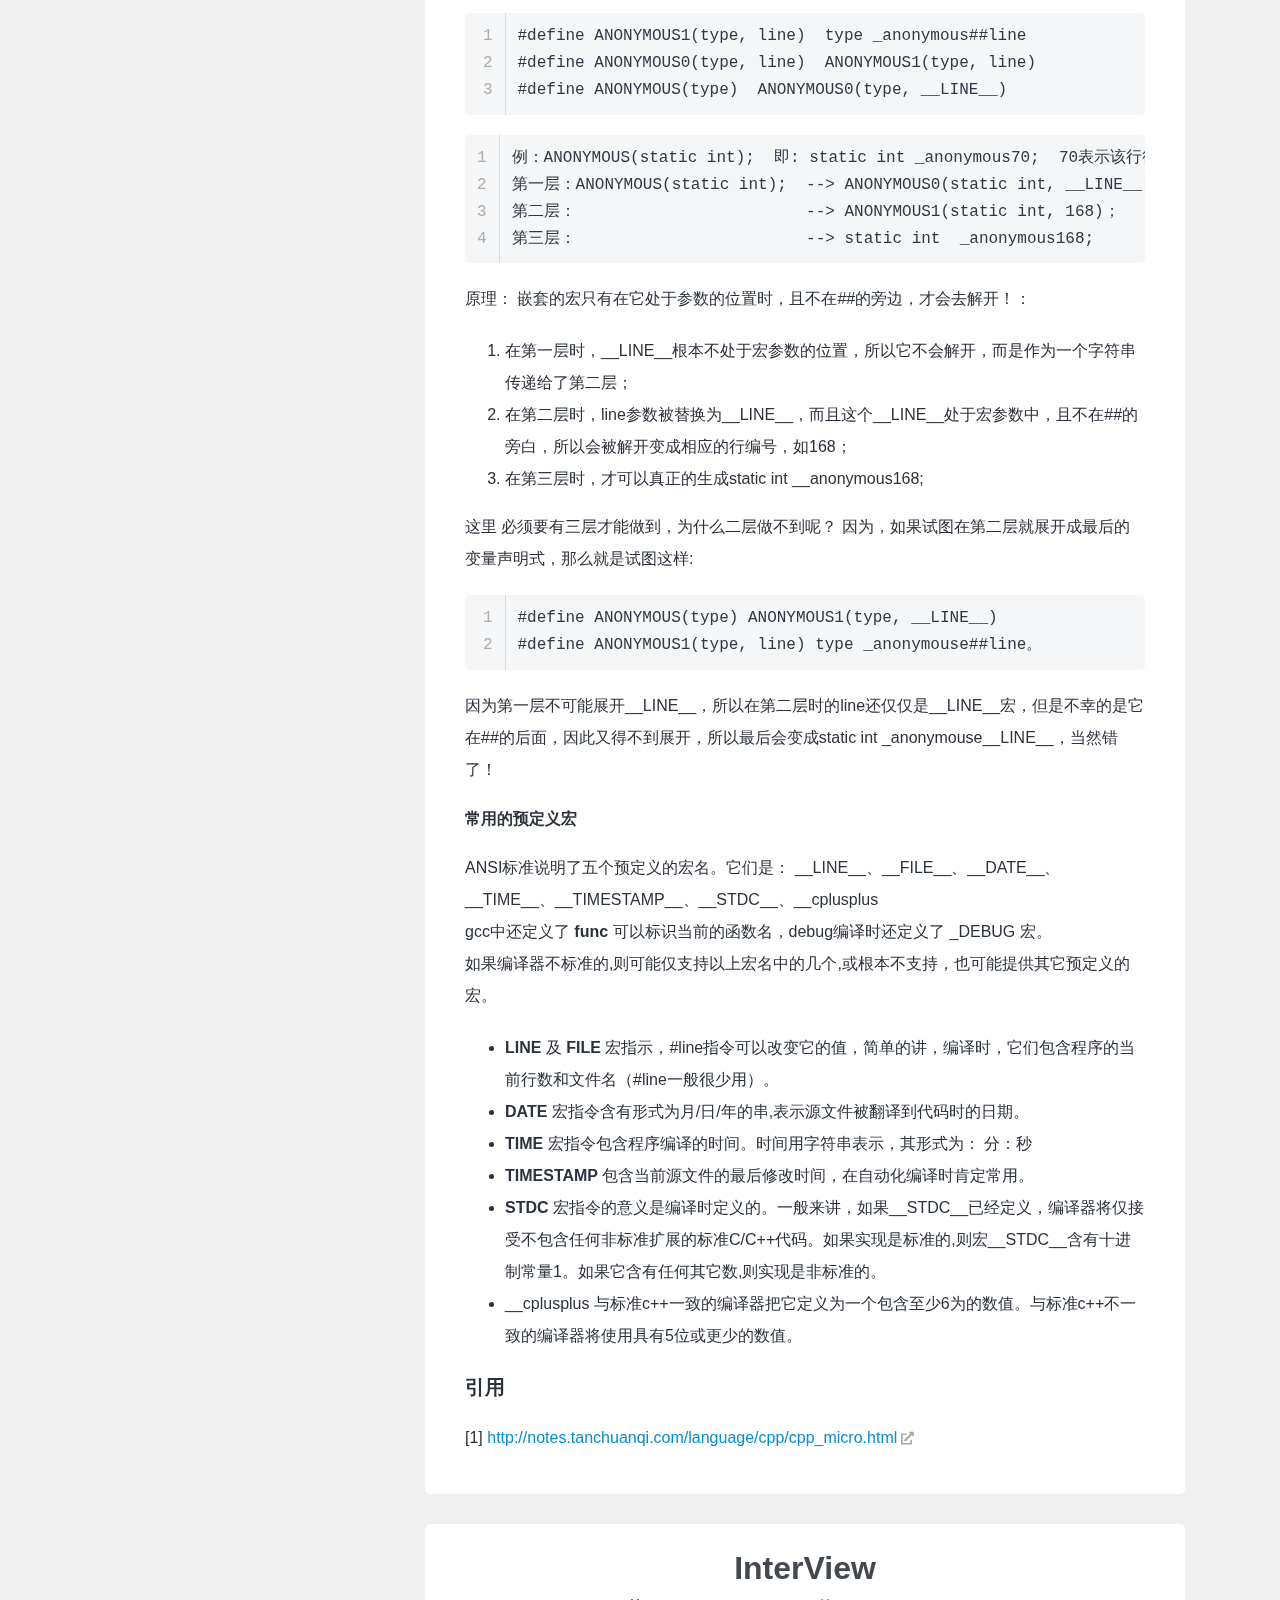
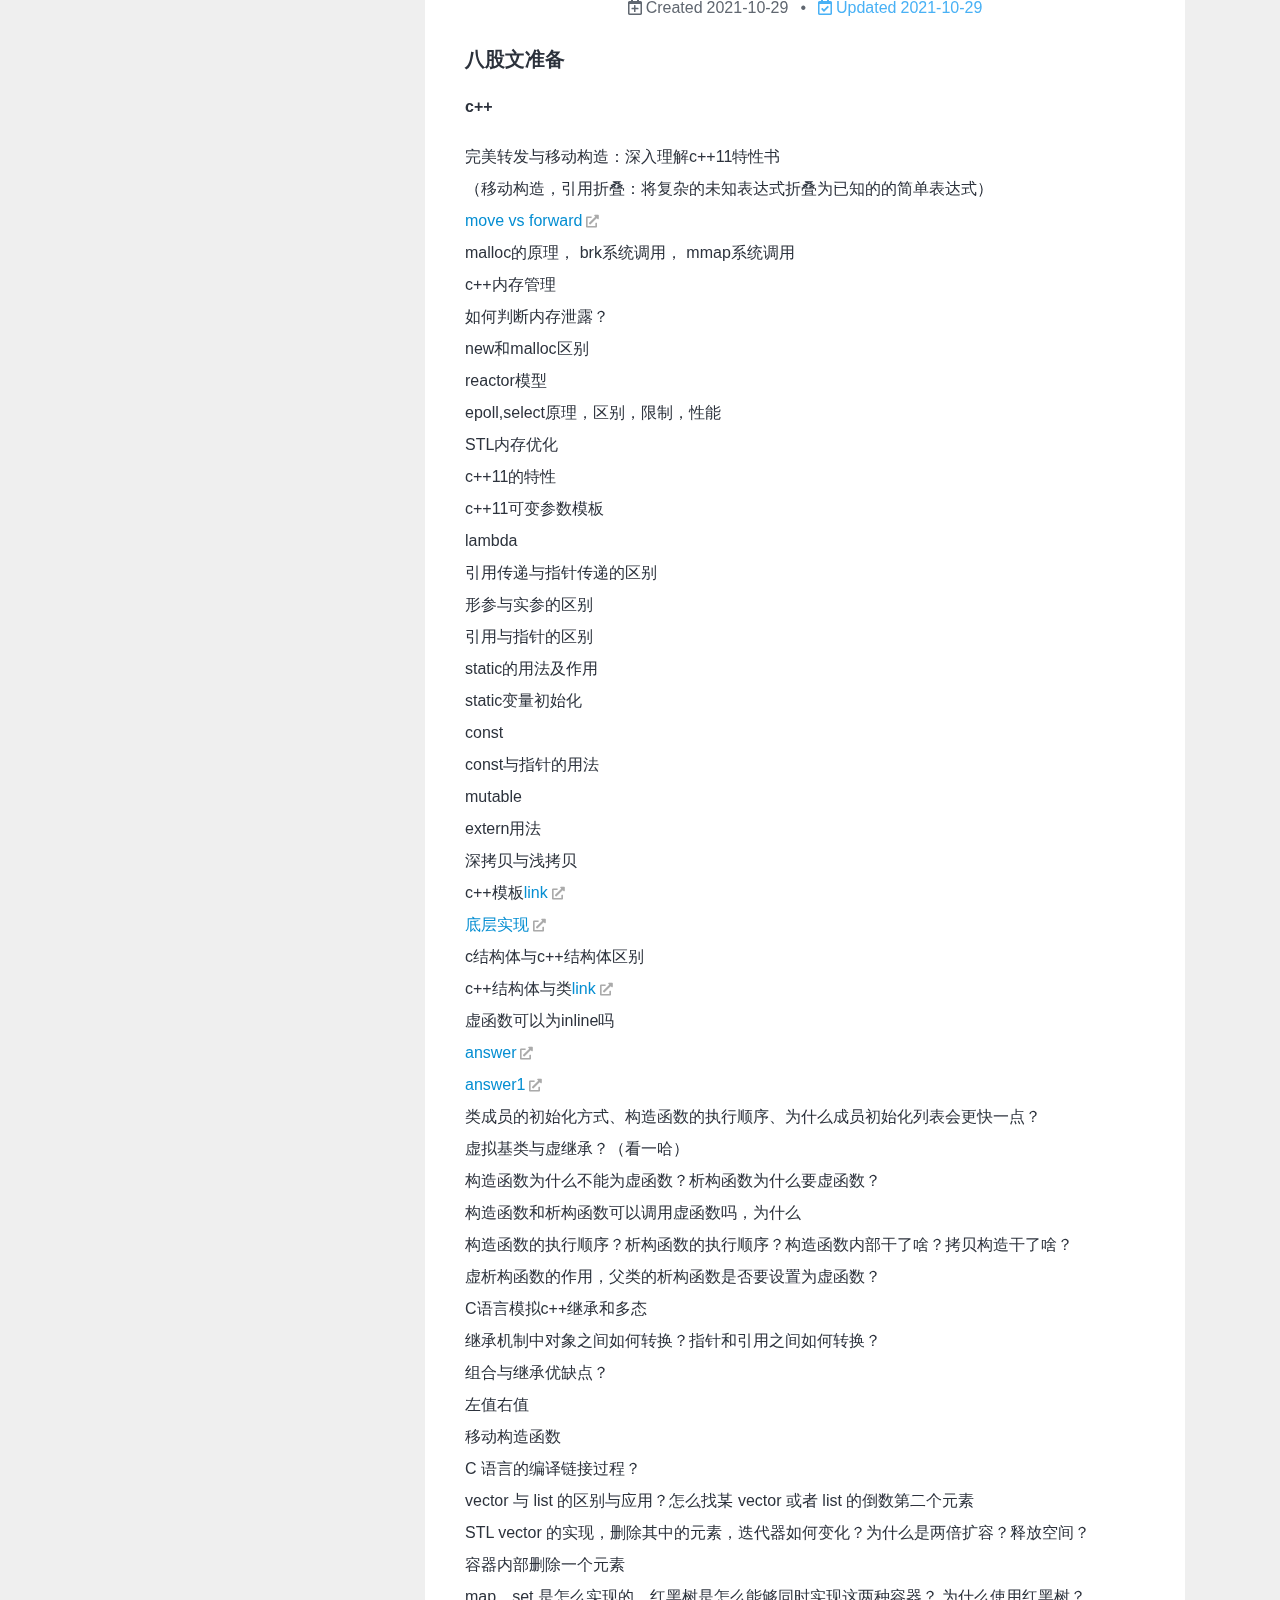
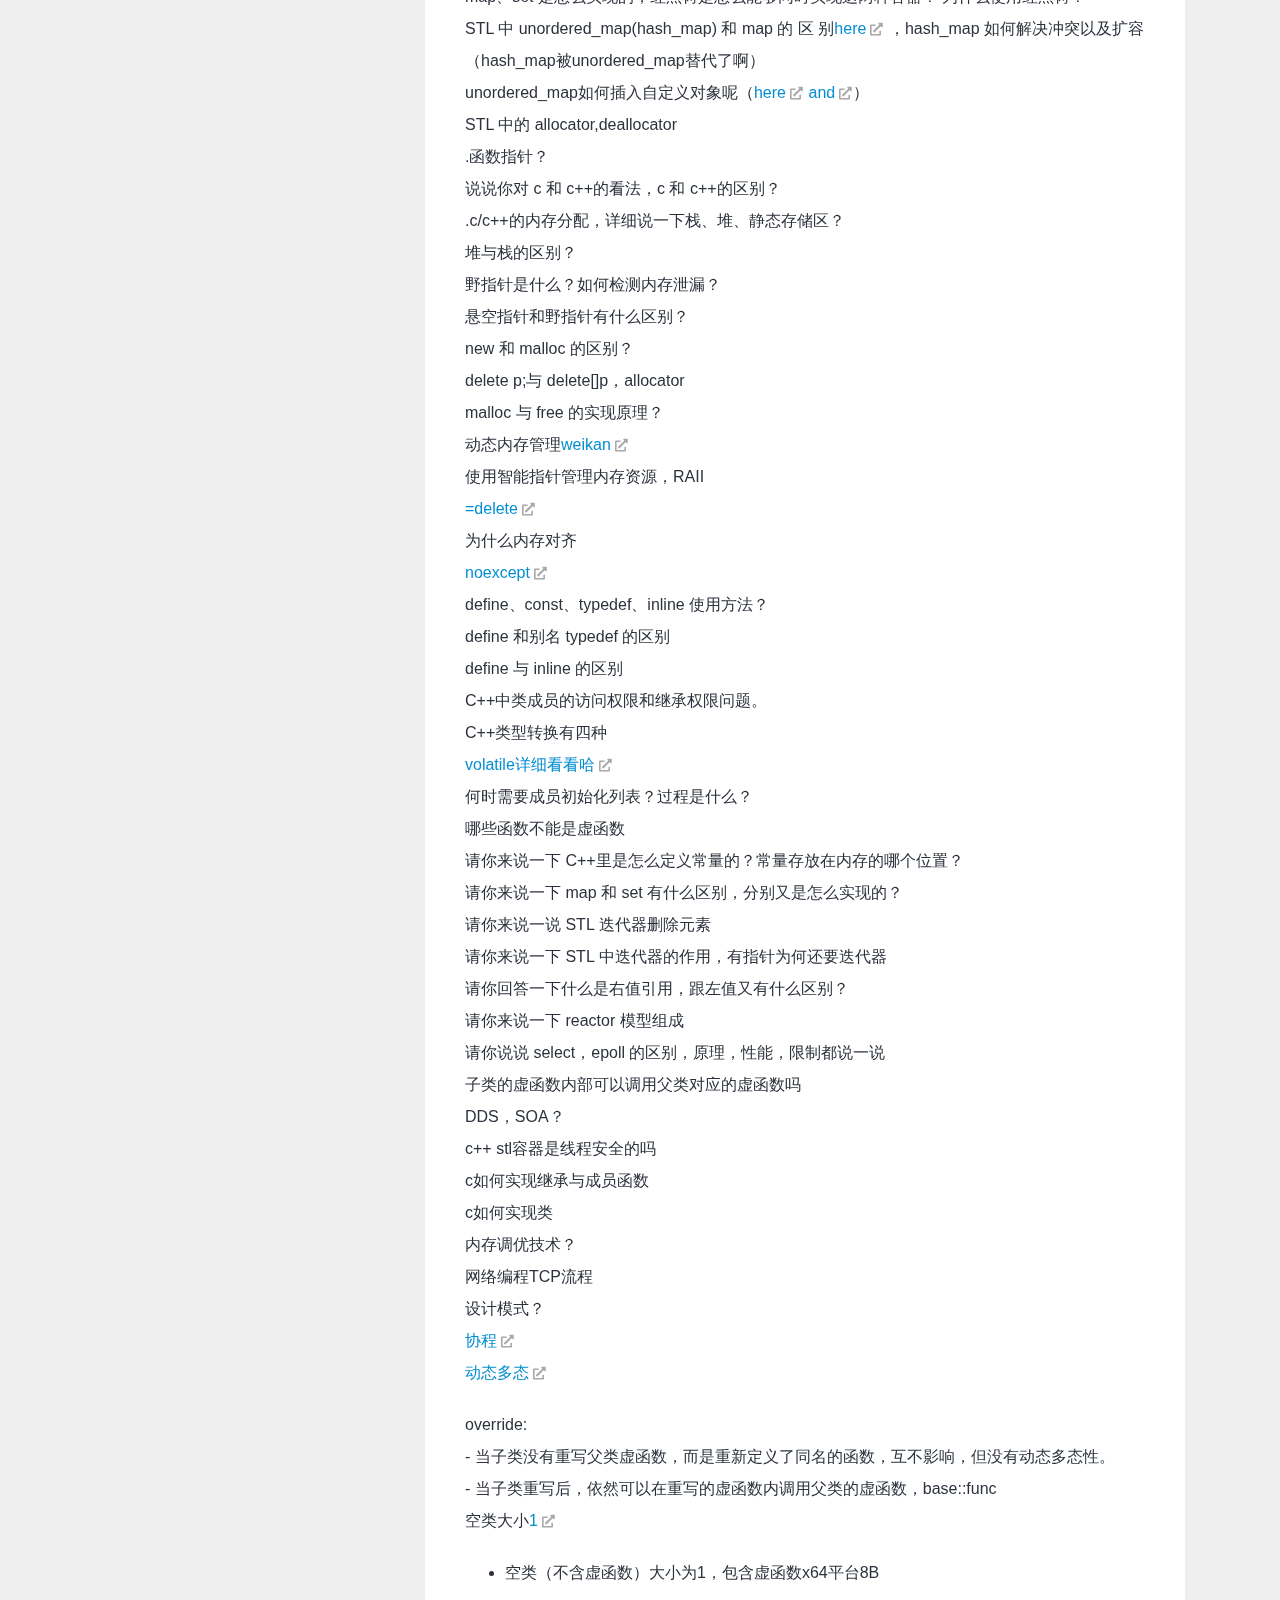
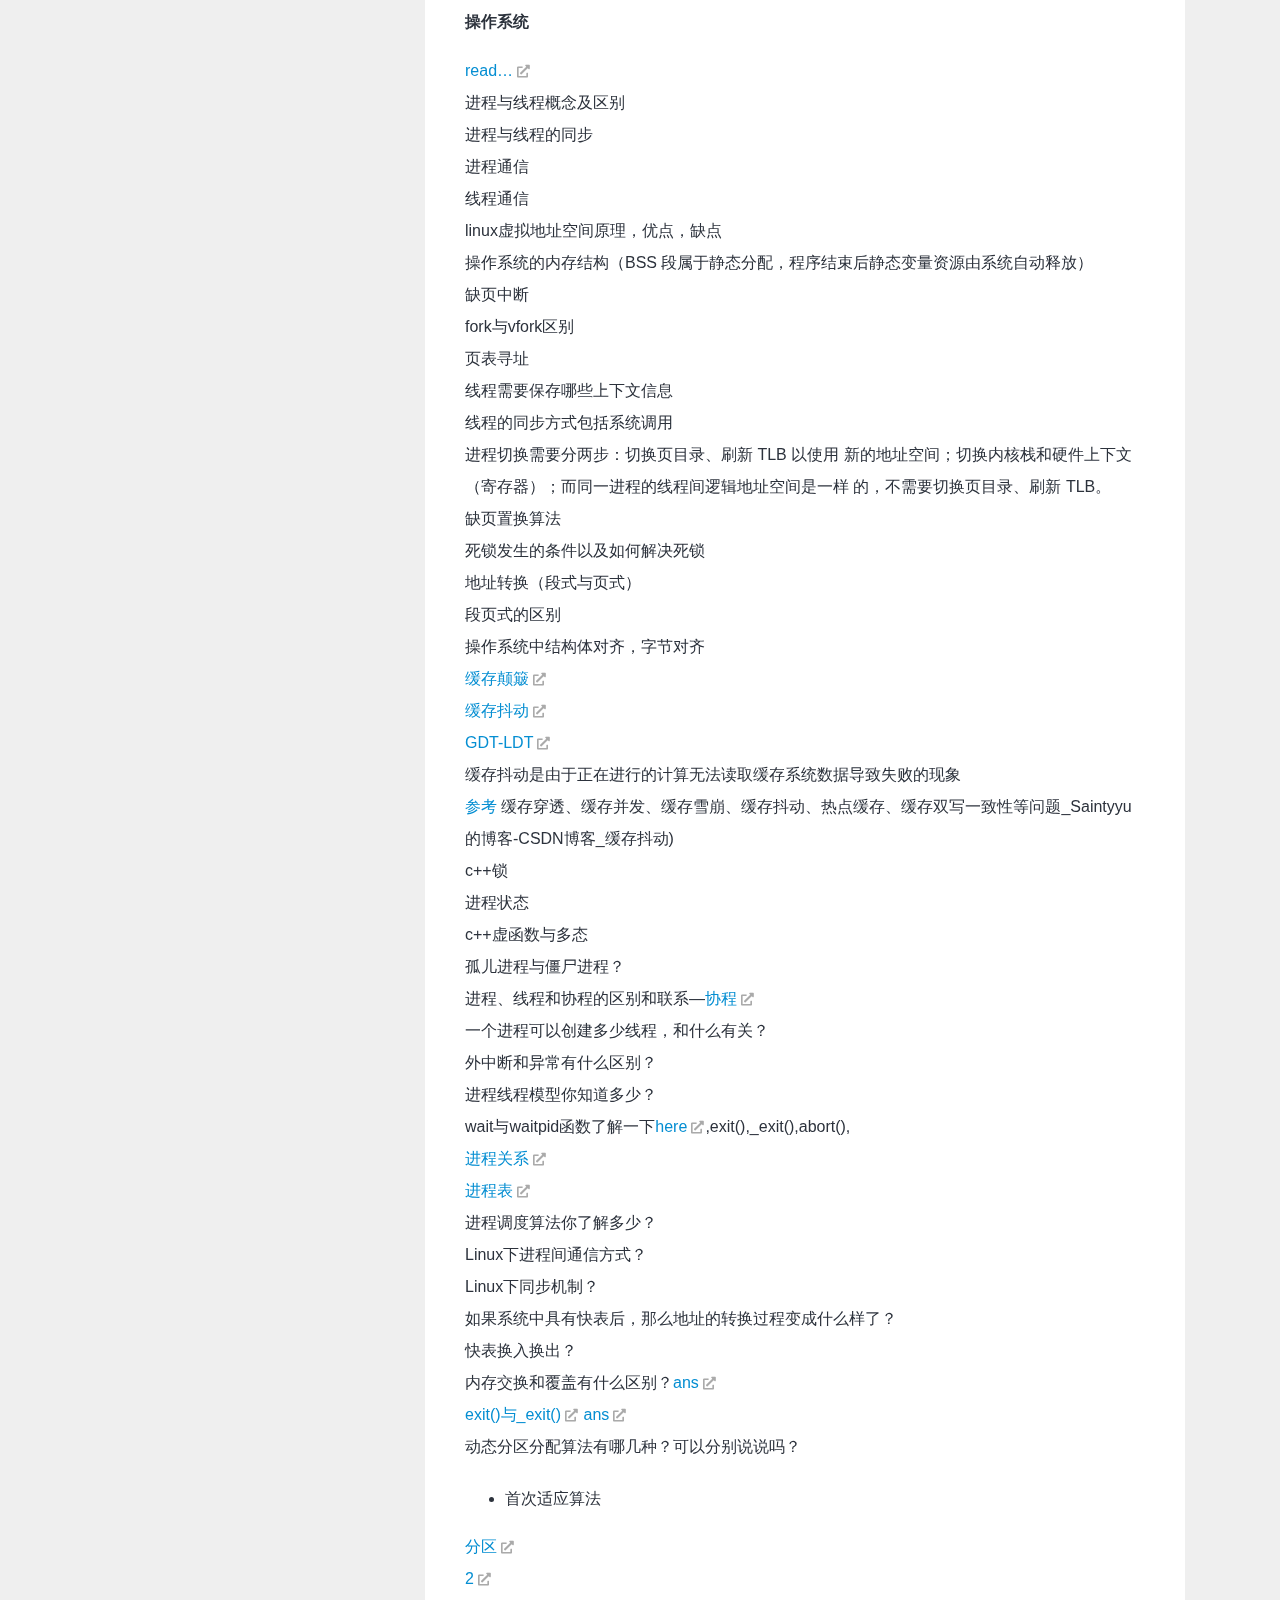
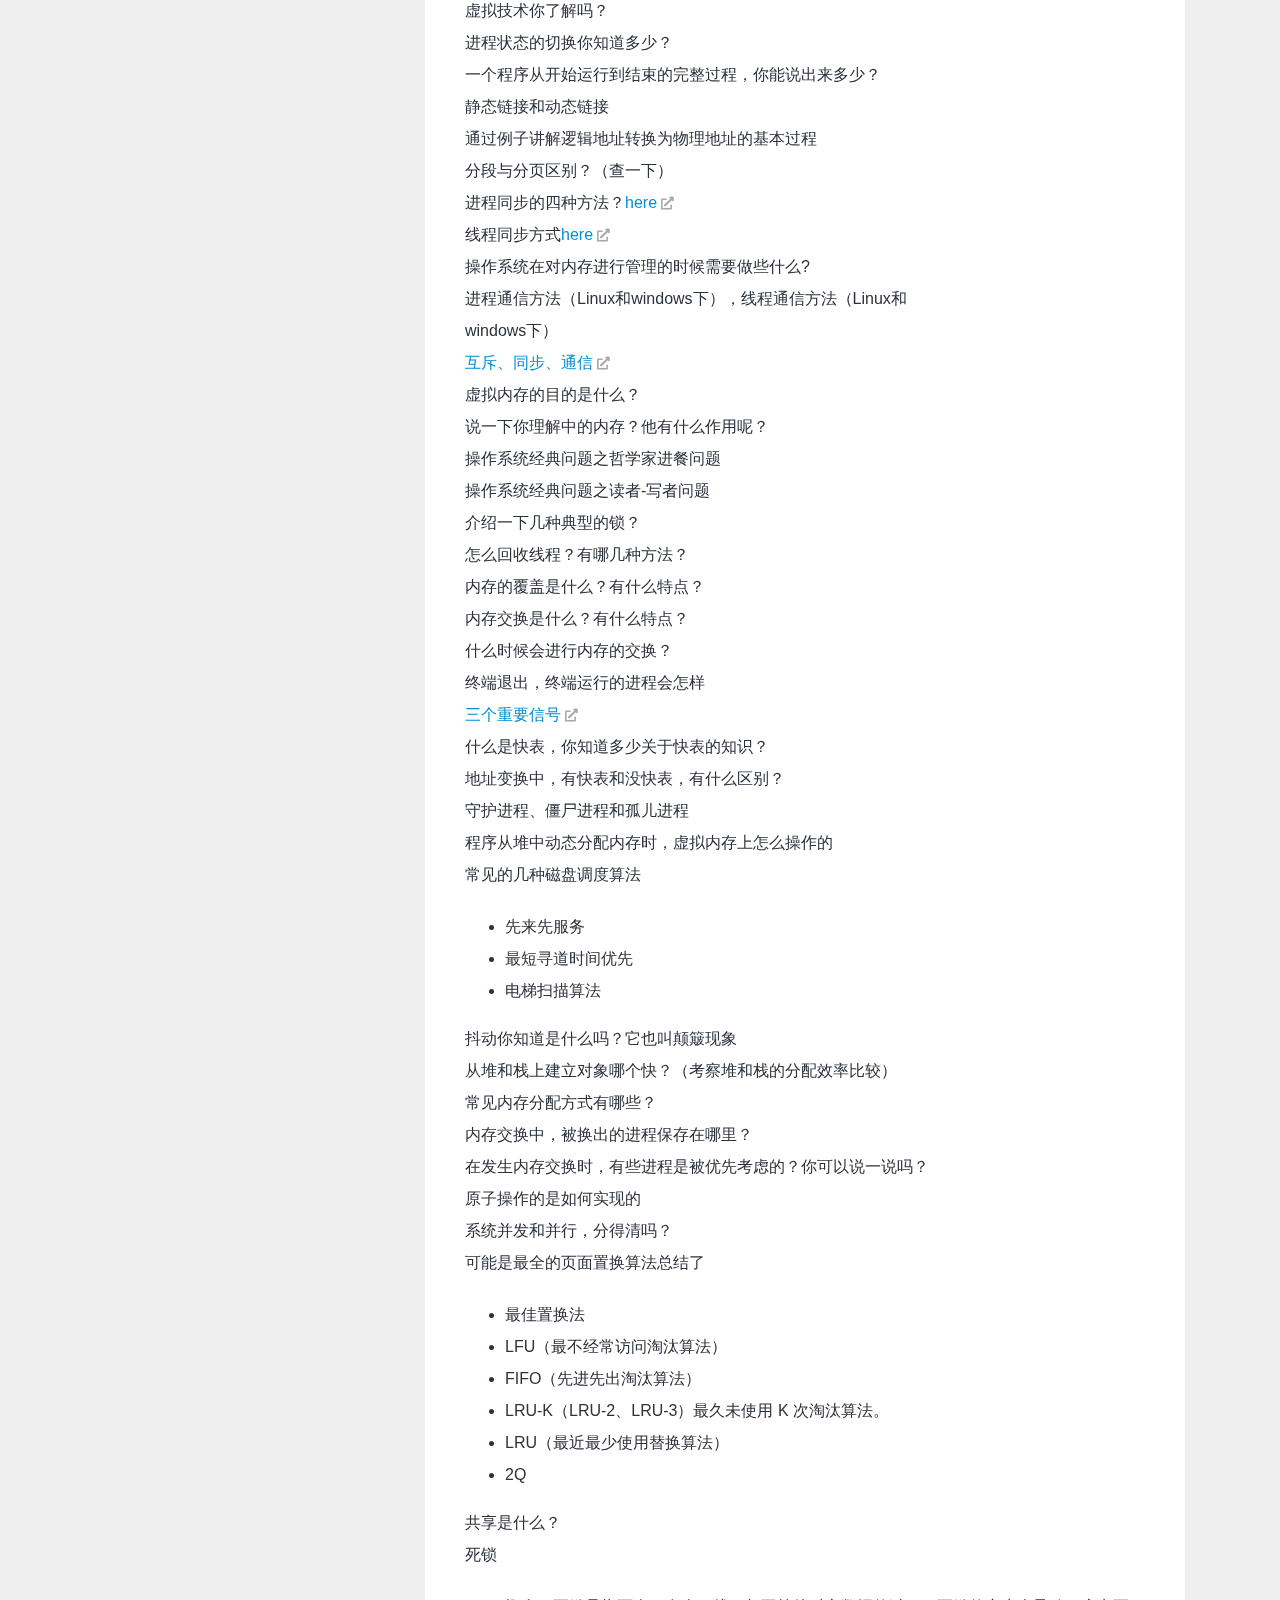
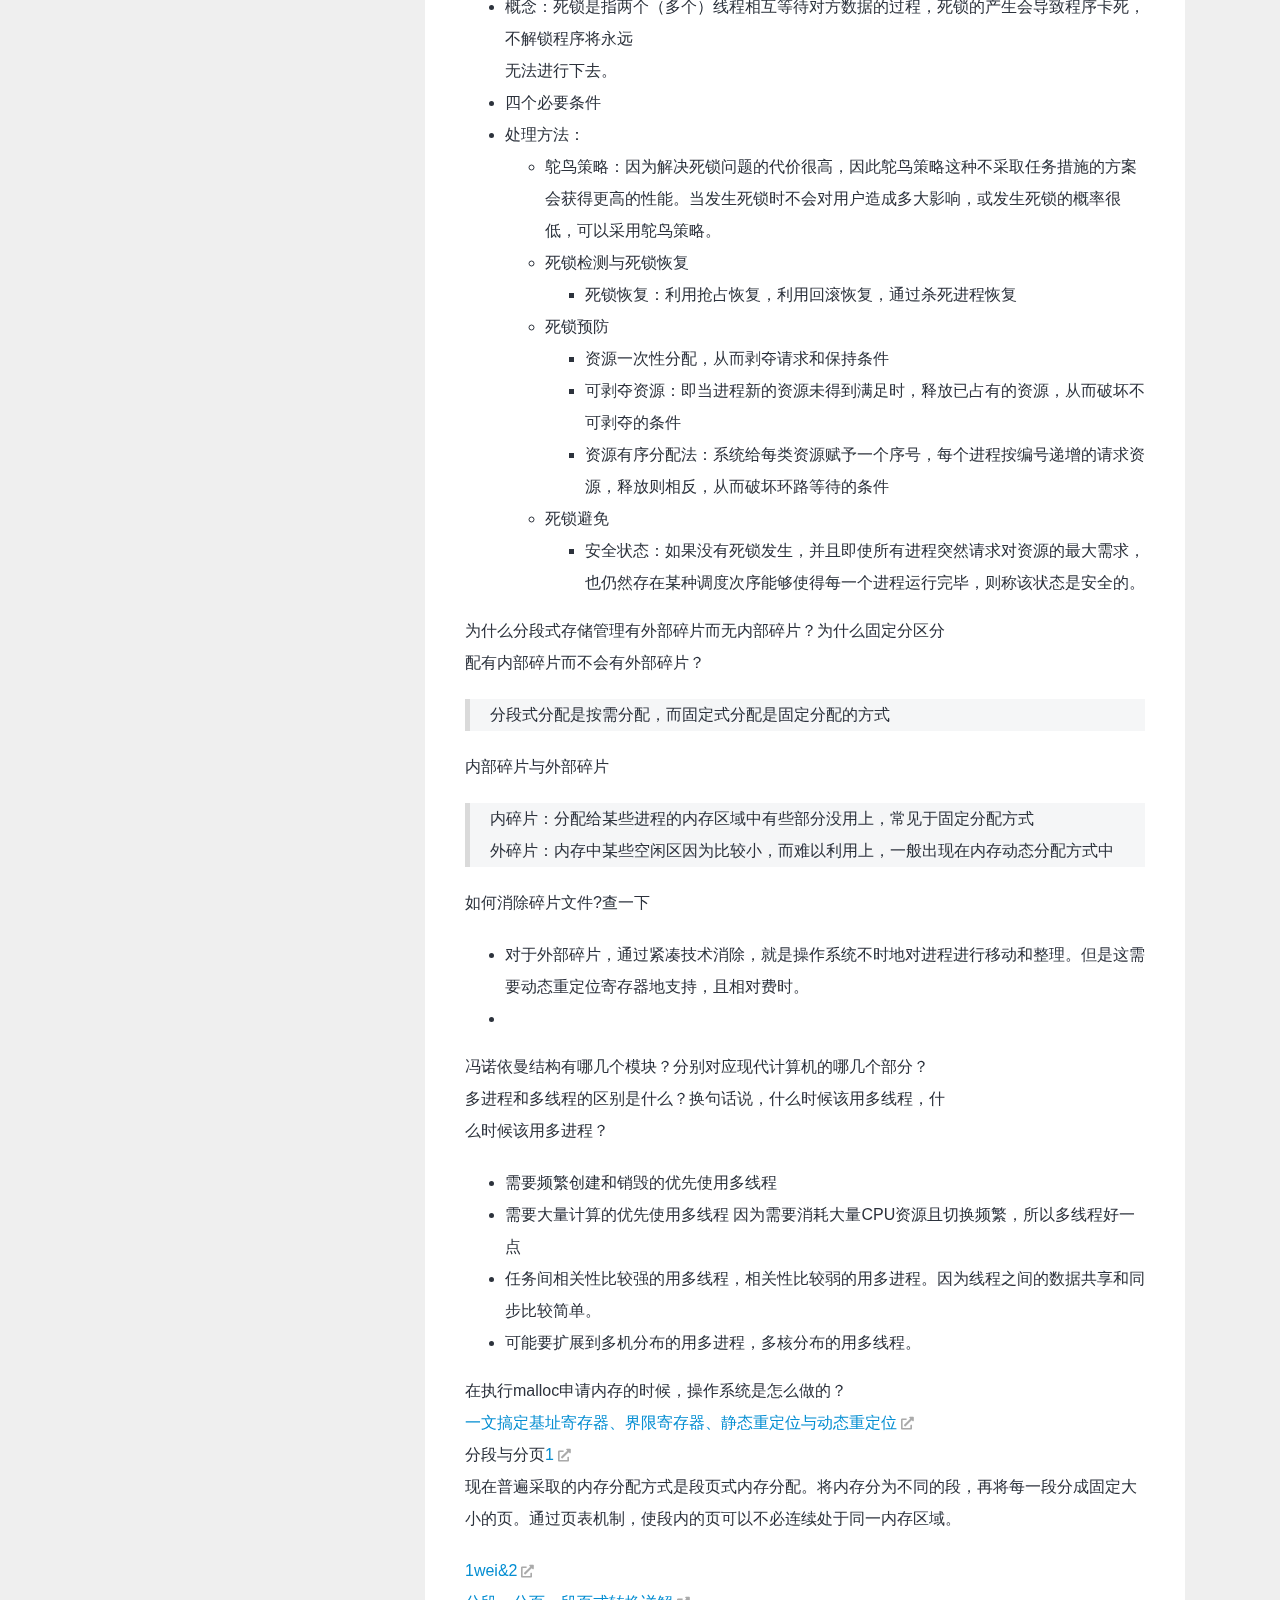
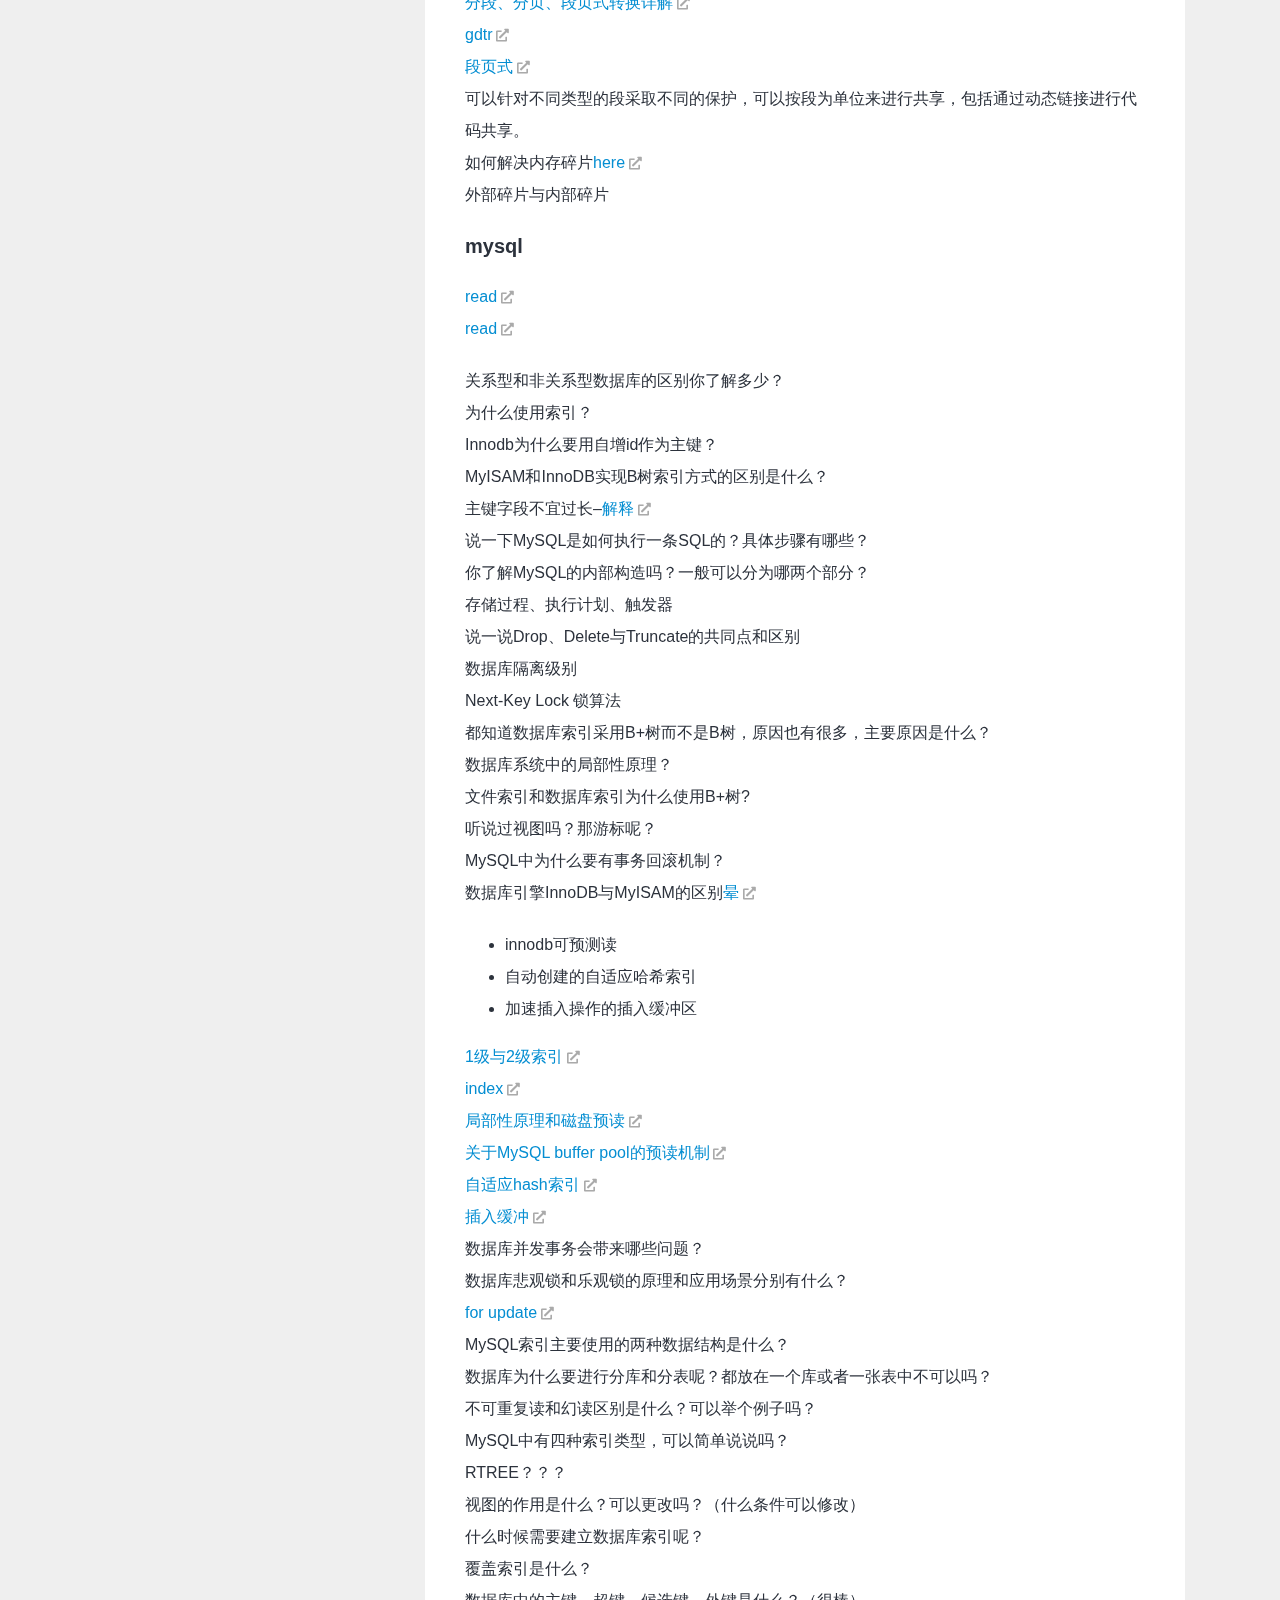
==== commit 743538fe: "Site updated: 2021-11-01 09:37:46" ====
--- a/index.html
+++ b/index.html
@@ -713,7 +713,7 @@
 <p>MySQL中锁的种类<br><span class="exturl"><a class="exturl__link"   target="_blank" rel="noopener" href="https://blog.csdn.net/qq_44766883/article/details/105879308" >1</a><span class="exturl__icon"><i class="fas fa-external-link-alt"></i></span></span> <span class="exturl"><a class="exturl__link"   target="_blank" rel="noopener" href="https://blog.csdn.net/zhaoliang831214/article/details/89429334?utm_medium=distribute.pc_relevant.none-task-blog-2~default~essearch~vector-11.no_search_link&depth_1-utm_source=distribute.pc_relevant.none-task-blog-2~default~essearch~vector-11.no_search_link" >2</a><span class="exturl__icon"><i class="fas fa-external-link-alt"></i></span></span> <span class="exturl"><a class="exturl__link"   target="_blank" rel="noopener" href="https://database.51cto.com/art/201910/604421.htm" >3</a><span class="exturl__icon"><i class="fas fa-external-link-alt"></i></span></span> <span class="exturl"><a class="exturl__link"   target="_blank" rel="noopener" href="http://mysql.taobao.org/monthly/2016/01/01/" >4</a><span class="exturl__icon"><i class="fas fa-external-link-alt"></i></span></span> <span class="exturl"><a class="exturl__link"   target="_blank" rel="noopener" href="https://xie.infoq.cn/article/a9d6332f79cd7c68b260804e4" >5</a><span class="exturl__icon"><i class="fas fa-external-link-alt"></i></span></span></p>
 <p>网络编程 <span class="exturl"><a class="exturl__link"   target="_blank" rel="noopener" href="https://834810071.github.io/2021/03/15/%E7%BD%91%E7%BB%9CIO/#more" >1</a><span class="exturl__icon"><i class="fas fa-external-link-alt"></i></span></span><br><span class="exturl"><a class="exturl__link"   target="_blank" rel="noopener" href="https://www.zhihu.com/question/26943938" >如何深刻理解Reactor和Proactor？ - 知乎</a><span class="exturl__icon"><i class="fas fa-external-link-alt"></i></span></span></p>
 <p><span class="exturl"><a class="exturl__link"   target="_blank" rel="noopener" href="https://blog.csdn.net/qq_40733949/article/details/93405054" >https进行SSL认证的全过程</a><span class="exturl__icon"><i class="fas fa-external-link-alt"></i></span></span></p>
-</div></div></article><article class="postlist-item post"><header class="post-header"><h1 class="post-title"><a class="post-title__link" href="/2021/10/27/redis-learning/">redis_learning</a></h1><div class="post-meta"><span class="post-meta-item post-meta-item--createtime"><span class="post-meta-item__icon"><i class="far fa-calendar-plus"></i></span><span class="post-meta-item__info">Created</span><span class="post-meta-item__value">2021-10-27</span></span><span class="post-meta-item post-meta-item--updatetime"><span class="post-meta-item__icon"><i class="far fa-calendar-check"></i></span><span class="post-meta-item__info">Updated</span><span class="post-meta-item__value">2021-10-30</span></span></div></header><div class="post-body"><div class="post-excerpt">
+</div></div></article><article class="postlist-item post"><header class="post-header"><h1 class="post-title"><a class="post-title__link" href="/2021/10/27/redis-learning/">redis_learning</a></h1><div class="post-meta"><span class="post-meta-item post-meta-item--createtime"><span class="post-meta-item__icon"><i class="far fa-calendar-plus"></i></span><span class="post-meta-item__info">Created</span><span class="post-meta-item__value">2021-10-27</span></span><span class="post-meta-item post-meta-item--updatetime"><span class="post-meta-item__icon"><i class="far fa-calendar-check"></i></span><span class="post-meta-item__info">Updated</span><span class="post-meta-item__value">2021-11-01</span></span></div></header><div class="post-body"><div class="post-excerpt">
         <h2 id="Redis-入门指南"   >
           <a href="#Redis-入门指南" class="heading-link"><i class="fas fa-link"></i></a><a href="#Redis-入门指南" class="headerlink" title="Redis 入门指南"></a>Redis 入门指南</h2>
       
@@ -921,6 +921,55 @@
 <p>RPOPLPUSH是个很有意思的命令，从名字就可以看出它的功能：先执行RPOP命令再执行LPUSH命令。RPOPLPUSH命令会先从source列表类型键的右边弹出一个元素，然后将其加入到destination列表类型键的左边，并返回这个元素的值，整个过程是原子的。</p>
 </li>
 </ol>
+
+        <h3 id="集合类型"   >
+          <a href="#集合类型" class="heading-link"><i class="fas fa-link"></i></a><a href="#集合类型" class="headerlink" title="集合类型"></a>集合类型</h3>
+      
+        <h4 id="介绍-1"   >
+          <a href="#介绍-1" class="heading-link"><i class="fas fa-link"></i></a><a href="#介绍-1" class="headerlink" title="介绍"></a>介绍</h4>
+      <p>在集合中的每个元素都是不同的，且没有顺序。一个集合类型（set）键可以存储至多232 -1个（相信这个数字对大家来说已经很熟悉了）字符串。</p>
+<p>集合类型的常用操作是向集合中加入或删除元素、判断某个元素是否存在等，由于集合类型在Redis内部是使用值为空的散列表（hash table）实现的，所以这些操作的时间复杂度都是O(1)。最方便的是多个集合类型键之间还可以进行并集、交集和差集运算。</p>
+
+        <h4 id="命令-3"   >
+          <a href="#命令-3" class="heading-link"><i class="fas fa-link"></i></a><a href="#命令-3" class="headerlink" title="命令"></a>命令</h4>
+      <ol>
+<li><p>增加、删除元素</p>
+<figure class="highlight plaintext"><div class="table-container"><table><tr><td class="gutter"><pre><span class="line">1</span><br><span class="line">2</span><br></pre></td><td class="code"><pre><span class="line">SADD key member1 [member...]</span><br><span class="line">SREM key member1 [member...]</span><br></pre></td></tr></table></div></figure>
+<p>SADD命令用来向集合中增加一个或多个元素，如果键不存在则会自动创建。因为在一个集合中不能有相同的元素，所以如果要加入的元素已经存在于集合中就会忽略这个元素。本命令的返回值是成功加入的元素数量（忽略的元素不计算在内）。<br>SREM命令用来从集合中删除一个或多个元素，并返回删除成功的个数。</p>
+</li>
+<li><p>获得集合中的所有元素</p>
+<figure class="highlight plaintext"><div class="table-container"><table><tr><td class="gutter"><pre><span class="line">1</span><br></pre></td><td class="code"><pre><span class="line">SMEMBERS key</span><br></pre></td></tr></table></div></figure></li>
+<li><p>判断元素是否在集合中</p>
+<figure class="highlight plaintext"><div class="table-container"><table><tr><td class="gutter"><pre><span class="line">1</span><br></pre></td><td class="code"><pre><span class="line">SISMEMBER key member</span><br></pre></td></tr></table></div></figure>
+<p>判断一个元素是否在集合中是一个时间复杂度为O(1)的操作，无论集合中有多少个元素，SISMEMBER命令始终可以极快地返回结果。当值存在时SISMEMBER命令返回1，当值不存在或键不存在时返回0。</p>
+</li>
+<li><p>集合间运算</p>
+<figure class="highlight plaintext"><div class="table-container"><table><tr><td class="gutter"><pre><span class="line">1</span><br><span class="line">2</span><br><span class="line">3</span><br></pre></td><td class="code"><pre><span class="line">SDIFF key [key...]</span><br><span class="line">SINTER key [key...]</span><br><span class="line">SUNION key [key...]</span><br></pre></td></tr></table></div></figure>
+<ul>
+<li>SDIFF命令用来对多个集合执行差集运算。</li>
+<li>SINTER命令用来对多个集合执行交集运算。</li>
+<li>SUNION命令用来对多个集合执行并集运算。</li>
+</ul>
+</li>
+<li><p>获得集合中元素个数</p>
+<figure class="highlight plaintext"><div class="table-container"><table><tr><td class="gutter"><pre><span class="line">1</span><br></pre></td><td class="code"><pre><span class="line">SCARD key</span><br></pre></td></tr></table></div></figure></li>
+<li><p>进行集合运算并将结果存储</p>
+<figure class="highlight plaintext"><div class="table-container"><table><tr><td class="gutter"><pre><span class="line">1</span><br><span class="line">2</span><br><span class="line">3</span><br></pre></td><td class="code"><pre><span class="line">SDIFFSTORE destination key [key...]</span><br><span class="line">SINTERSTORE destination key [key...]</span><br><span class="line">SUNIONSTORE destination key [key...]</span><br></pre></td></tr></table></div></figure>
+<p>SDIFFSTORE命令和SDIFF命令功能一样，唯一的区别就是前者不会直接返回运算结果，而是将结果存储在destination键中。<br>SDIFFSTORE命令常用于需要进行多步集合运算的场景中，如需要先计算差集再将结果和其他键计算交集。</p>
+</li>
+<li><p>随机获得集合中的元素</p>
+<figure class="highlight plaintext"><div class="table-container"><table><tr><td class="gutter"><pre><span class="line">1</span><br></pre></td><td class="code"><pre><span class="line">SRANDMEMBER key [count]</span><br></pre></td></tr></table></div></figure>
+<p>SRANDMEMBER命令用来随机从集合中获取一个元素。还可以传递count参数来一次随机获得多个元素，根据count的正负不同，具体表现也不同：</p>
+<ul>
+<li>当count为正数时，SRANDMEMBER会随机从集合里获得count个不重复的元素。如果count的值大于集合中的元素个数，则SRANDMEMBER会返回集合中的全部元素。</li>
+<li>当 count 为负数时，SRANDMEMBER会随机从集合里获得|count|个的元素，这些元素有可能相同。</li>
+</ul>
+</li>
+<li><p>从集合中弹出一个元素</p>
+<figure class="highlight plaintext"><div class="table-container"><table><tr><td class="gutter"><pre><span class="line">1</span><br></pre></td><td class="code"><pre><span class="line">SPOP key</span><br></pre></td></tr></table></div></figure>
+<p>SPOP命令会从集合中随机选择一个元素弹出。</p>
+</li>
+</ol>
 </div></div></article><article class="postlist-item post"><header class="post-header"><h1 class="post-title"><a class="post-title__link" href="/2021/10/26/hello-world/">Hello World</a></h1><div class="post-meta"><span class="post-meta-item post-meta-item--createtime"><span class="post-meta-item__icon"><i class="far fa-calendar-plus"></i></span><span class="post-meta-item__info">Created</span><span class="post-meta-item__value">2021-10-26</span></span><span class="post-meta-item post-meta-item--updatetime"><span class="post-meta-item__icon"><i class="far fa-calendar-check"></i></span><span class="post-meta-item__info">Updated</span><span class="post-meta-item__value">1985-10-26</span></span></div></header><div class="post-body"><div class="post-excerpt"><p>Welcome to <span class="exturl"><a class="exturl__link"   target="_blank" rel="noopener" href="https://hexo.io/" >Hexo</a><span class="exturl__icon"><i class="fas fa-external-link-alt"></i></span></span>! This is your very first post. Check <span class="exturl"><a class="exturl__link"   target="_blank" rel="noopener" href="https://hexo.io/docs/" >documentation</a><span class="exturl__icon"><i class="fas fa-external-link-alt"></i></span></span> for more info. If you get any problems when using Hexo, you can find the answer in <span class="exturl"><a class="exturl__link"   target="_blank" rel="noopener" href="https://hexo.io/docs/troubleshooting.html" >troubleshooting</a><span class="exturl__icon"><i class="fas fa-external-link-alt"></i></span></span> or you can ask me on <span class="exturl"><a class="exturl__link"   target="_blank" rel="noopener" href="https://github.com/hexojs/hexo/issues" >GitHub</a><span class="exturl__icon"><i class="fas fa-external-link-alt"></i></span></span>.</p>
 
         <h2 id="Quick-Start"   >
